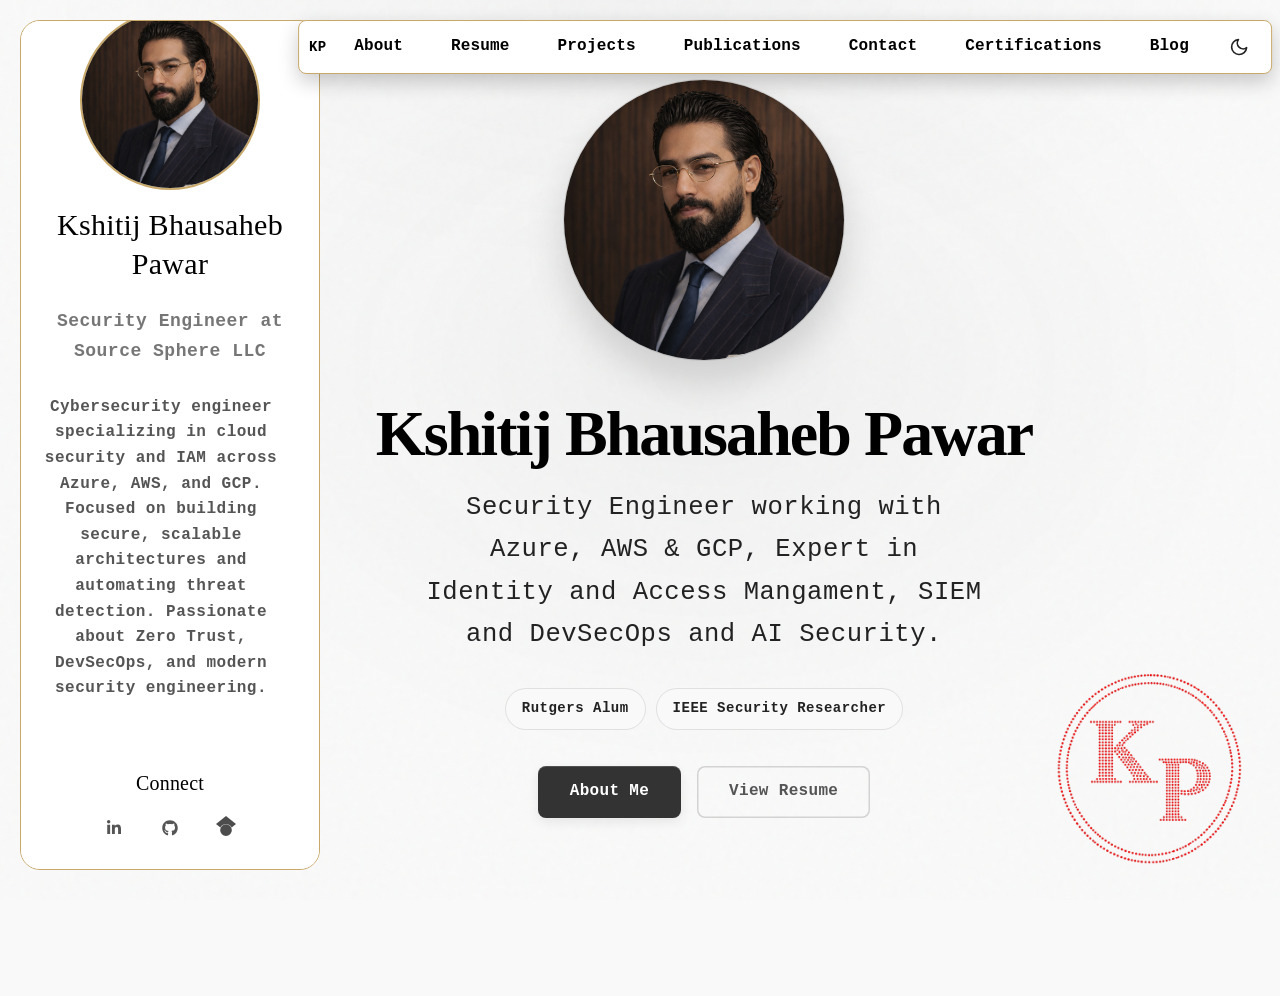
==== index.html @ 67e25cdc "Deploy 44ac3d86c4978f6dab828fb3ac1de3e55dac7bc4 Kshitijpwr04/portfolio-source@44ac3d86c4978f6dab828f" ====
<!DOCTYPE html><html lang="en" class="inter_c15e96cb-module__0bjUvq__variable playfair_display_fed1534a-module__F9WnGq__variable jetbrains_mono_6104e6b7-module__s6uLTa__variable"><head><meta charSet="utf-8"/><meta name="viewport" content="width=device-width, initial-scale=1"/><link rel="preload" href="/_next/static/media/2a65768255d6b625-s.p.14by5b4al-y~f.woff2" as="font" crossorigin="" type="font/woff2"/><link rel="preload" href="/_next/static/media/70bc3e132a0a741e-s.p.1409xf.ylxg8g.woff2" as="font" crossorigin="" type="font/woff2"/><link rel="preload" href="/_next/static/media/83afe278b6a6bb3c-s.p.0q-301v4kxxnr.woff2" as="font" crossorigin="" type="font/woff2"/><link rel="preload" href="/images/me.jpg" as="image"/><link rel="preload" as="image" href="/icons/googlescholar.svg"/><link rel="stylesheet" href="/_next/static/chunks/0jp0v4b7viyej.css" data-precedence="next"/><link rel="preload" as="script" fetchPriority="low" href="/_next/static/chunks/0x5kalbn40_44.js"/><script src="/_next/static/chunks/0gqduj5elq6n_.js" async=""></script><script src="/_next/static/chunks/08t2o562nea-s.js" async=""></script><script src="/_next/static/chunks/10qgypdaejbkt.js" async=""></script><script src="/_next/static/chunks/turbopack-0_em3j_v.0pjp.js" async=""></script><script src="/_next/static/chunks/0t16ba0kqttca.js" async=""></script><script src="/_next/static/chunks/0s25wp92bhuv~.js" async=""></script><script src="/_next/static/chunks/0xeoowcduh.dx.js" async=""></script><meta name="next-size-adjust" content=""/><title>Kshitij Bhausaheb Pawar</title><meta name="description" content="Security Engineer"/><meta name="author" content="Kshitij Bhausaheb Pawar"/><meta name="keywords" content="Kshitij Bhausaheb Pawar,Security Engineer,IAM,cloud security,Zero Trust,DevSecOps"/><meta name="creator" content="Kshitij Bhausaheb Pawar"/><meta name="robots" content="index, follow"/><meta name="googlebot" content="index, follow, max-video-preview:-1, max-image-preview:large, max-snippet:-1"/><meta property="og:title" content="Kshitij Bhausaheb Pawar"/><meta property="og:description" content="Security Engineer"/><meta property="og:url" content="https://kshitijpwr04.github.io/"/><meta property="og:site_name" content="Kshitij Bhausaheb Pawar"/><meta property="og:locale" content="en_US"/><meta property="og:image" content="https://kshitijpwr04.github.io/images/me.jpg"/><meta property="og:image:width" content="1200"/><meta property="og:image:height" content="630"/><meta property="og:image:alt" content="Kshitij Bhausaheb Pawar"/><meta property="og:type" content="website"/><meta name="twitter:card" content="summary_large_image"/><meta name="twitter:title" content="Kshitij Bhausaheb Pawar"/><meta name="twitter:description" content="Security Engineer"/><meta name="twitter:image" content="https://kshitijpwr04.github.io/images/me.jpg"/><link rel="icon" href="/favicon.ico?favicon.022useww-_sz0.ico" sizes="48x48" type="image/x-icon"/><script>(self.__next_s=self.__next_s||[]).push([0,{"children":"(function(){try{var t=window.localStorage.getItem('theme');if(t==='dark'||t==='light'){document.documentElement.setAttribute('data-theme',t)}else if(window.matchMedia('(prefers-color-scheme:dark)').matches){document.documentElement.setAttribute('data-theme','dark')}else{document.documentElement.setAttribute('data-theme','light')}}catch(e){}})();","id":"theme-init"}])</script><script src="/_next/static/chunks/03~yq9q893hmn.js" noModule=""></script></head><body style="font-family:&#x27;Courier New&#x27;, Courier, monospace;font-weight:600;letter-spacing:0.5px;line-height:1.7"><div hidden=""><!--$--><!--/$--></div><div class="site-wrapper"><header class="site-header" style="position:fixed;top:20px;left:calc(50% + 145px);right:auto;transform:translateX(-50%);height:auto;justify-content:center;display:inline-flex;flex-direction:row;width:fit-content;max-width:90vw;align-items:center;gap:10px;padding:4px 10px;border-radius:8px;background:#fff;border:1px solid #c9a96a;color:#000;box-shadow:0 8px 20px rgba(0,0,0,0.2);z-index:1000;line-height:1.2"><a class="site-logo" style="color:#000" href="/"><span class="logo-text" style="font-size:14px">KP</span></a><nav class="nav-links" style="display:inline-flex;gap:12px;width:auto"><a class="nav-link " style="color:#000;font-size:inherit;writing-mode:horizontal-tb;transform:none" href="/about/">About</a><a class="nav-link " style="color:#000;font-size:inherit;writing-mode:horizontal-tb;transform:none" href="/resume/">Resume</a><a class="nav-link " style="color:#000;font-size:inherit;writing-mode:horizontal-tb;transform:none" href="/writing/">Projects</a><a class="nav-link " style="color:#000;font-size:inherit;writing-mode:horizontal-tb;transform:none" href="/stats/">Publications</a><a class="nav-link " style="color:#000;font-size:inherit;writing-mode:horizontal-tb;transform:none" href="/contact/">Contact</a><a class="nav-link " style="color:#000;font-size:inherit;writing-mode:horizontal-tb;transform:none" href="/projects/">Certifications</a><a class="nav-link " style="color:#000;font-size:inherit;writing-mode:horizontal-tb;transform:none" href="/blog/">Blog</a></nav><div class="theme-toggle-placeholder"></div><div class="hamburger-container"><nav class="main" id="hamburger-nav"><ul><li class="menu"><button type="button" class="hamburger-button" aria-label="Open navigation menu" aria-expanded="false" aria-controls="mobile-nav-menu"><span class="hamburger-icon"><span></span><span></span><span></span></span></button></li></ul></nav></div></header><div class="site-content"><div class="page-container" style="display:flex;flex-direction:column;width:100%"><main class="page-main" style="width:100%;max-width:min(1200px, 100%);margin-left:auto;margin-right:auto;padding:0 16px;box-sizing:border-box"><script type="application/ld+json">{"@context":"https://schema.org","@type":"Person","name":"Kshitij Bhausaheb Pawar","url":"https://kshitijpwr04.github.io","image":"https://kshitijpwr04.github.io/images/me.jpg","jobTitle":"Security Engineer","sameAs":["https://www.linkedin.com/in/kshitijpawar04/","https://github.com/Kshitijpwr04","https://scholar.google.com/citations?user=HvHqir4AAAAJ&hl=en&authuser=1"],"worksFor":{"@type":"Organization","name":"Source Sphere LLC","url":""},"alumniOf":[{"@type":"CollegeOrUniversity","name":"Rutgers, The State University of New Jersey"},{"@type":"CollegeOrUniversity","name":"SRM Institute of Science and Technology"}]}</script><section class="hero" style="padding-top:0px"><div class="hero-content" style="display:flex;flex-direction:column;align-items:center;text-align:center"><div class="hero-avatar" style="width:clamp(180px, 40vw, 280px);height:clamp(180px, 40vw, 280px)"><span class="theme-portrait "><img src="/images/me.jpg" alt="Kshitij Bhausaheb Pawar" width="250" height="250" loading="eager" decoding="async"/></span></div><h1 class="hero-title" style="font-size:clamp(28px, 6vw, 48px)"><span class="hero-name">Kshitij Bhausaheb Pawar</span></h1><p class="hero-tagline">Security Engineer working with Azure, AWS &amp; GCP, Expert in Identity and Access Mangament, SIEM and DevSecOps and AI Security.</p><div class="hero-chips"><span class="hero-chip">Rutgers Alum</span><span class="hero-chip">IEEE Security Researcher</span></div><div class="hero-cta"><a class="button button-primary" href="/about/">About Me</a><a class="button button-secondary" href="/resume/">View Resume</a></div></div><div class="hero-bg" aria-hidden="true"><div class="hero-gradient"></div></div></section></main><div class="sidebar-container" style="display:block;position:fixed;left:20px;top:20px;width:300px;max-width:90vw;height:calc(100vh - 50px);overflow-y:auto;background:var(--color-bg);border:1px solid #c9a96a;padding:40px 20px;border-radius:20px;text-align:center"><div style="display:flex;flex-direction:column;align-items:center;justify-content:center;height:100%"><div style="margin-bottom:40px"><div style="width:180px;height:180px;border-radius:50%;overflow:hidden;margin:0 auto;border:2px solid #c9a96a"><span class="theme-portrait "><img src="/images/me.jpg" alt="Kshitij Bhausaheb Pawar" width="180" height="180" loading="lazy" decoding="async"/></span></div><h2 style="margin-top:15px;color:var(--color-fg-bold);font-family:&#x27;Times New Roman&#x27;, Times, serif;font-weight:400;text-align:center;font-size:30px">Kshitij Bhausaheb Pawar</h2><p style="opacity:0.8;color:var(--color-fg-light);text-align:center;font-size:18px">Security Engineer at Source Sphere LLC</p><p style="margin-top:12px;font-size:16px;line-height:1.6;color:var(--color-fg-light);max-width:240px;text-align:center">Cybersecurity engineer specializing in cloud security and IAM across Azure, AWS, and GCP. Focused on building secure, scalable architectures and automating threat detection. Passionate about Zero Trust, DevSecOps, and modern security engineering.</p></div><div><h4 style="margin-bottom:10px;color:var(--color-fg-bold);font-family:&#x27;Times New Roman&#x27;, Times, serif;font-weight:400;text-align:center;font-size:20px">Connect</h4><ul class="icons"><li><a href="https://www.linkedin.com/in/kshitijpawar04/" aria-label="LinkedIn (opens in new tab)" target="_blank" rel="noopener noreferrer"><svg data-prefix="fab" data-icon="linkedin-in" class="svg-inline--fa fa-linkedin-in size-5" role="img" viewBox="0 0 448 512" aria-hidden="true"><path fill="currentColor" d="M100.3 448l-92.9 0 0-299.1 92.9 0 0 299.1zM53.8 108.1C24.1 108.1 0 83.5 0 53.8 0 39.5 5.7 25.9 15.8 15.8s23.8-15.8 38-15.8 27.9 5.7 38 15.8 15.8 23.8 15.8 38c0 29.7-24.1 54.3-53.8 54.3zM447.9 448l-92.7 0 0-145.6c0-34.7-.7-79.2-48.3-79.2-48.3 0-55.7 37.7-55.7 76.7l0 148.1-92.8 0 0-299.1 89.1 0 0 40.8 1.3 0c12.4-23.5 42.7-48.3 87.9-48.3 94 0 111.3 61.9 111.3 142.3l0 164.3-.1 0z"></path></svg></a></li><li><a href="https://github.com/Kshitijpwr04" aria-label="Github (opens in new tab)" target="_blank" rel="noopener noreferrer"><svg data-prefix="fab" data-icon="github" class="svg-inline--fa fa-github size-5" role="img" viewBox="0 0 512 512" aria-hidden="true"><path fill="currentColor" d="M173.9 397.4c0 2-2.3 3.6-5.2 3.6-3.3 .3-5.6-1.3-5.6-3.6 0-2 2.3-3.6 5.2-3.6 3-.3 5.6 1.3 5.6 3.6zm-31.1-4.5c-.7 2 1.3 4.3 4.3 4.9 2.6 1 5.6 0 6.2-2s-1.3-4.3-4.3-5.2c-2.6-.7-5.5 .3-6.2 2.3zm44.2-1.7c-2.9 .7-4.9 2.6-4.6 4.9 .3 2 2.9 3.3 5.9 2.6 2.9-.7 4.9-2.6 4.6-4.6-.3-1.9-3-3.2-5.9-2.9zM252.8 8c-138.7 0-244.8 105.3-244.8 244 0 110.9 69.8 205.8 169.5 239.2 12.8 2.3 17.3-5.6 17.3-12.1 0-6.2-.3-40.4-.3-61.4 0 0-70 15-84.7-29.8 0 0-11.4-29.1-27.8-36.6 0 0-22.9-15.7 1.6-15.4 0 0 24.9 2 38.6 25.8 21.9 38.6 58.6 27.5 72.9 20.9 2.3-16 8.8-27.1 16-33.7-55.9-6.2-112.3-14.3-112.3-110.5 0-27.5 7.6-41.3 23.6-58.9-2.6-6.5-11.1-33.3 2.6-67.9 20.9-6.5 69 27 69 27 20-5.6 41.5-8.5 62.8-8.5s42.8 2.9 62.8 8.5c0 0 48.1-33.6 69-27 13.7 34.7 5.2 61.4 2.6 67.9 16 17.7 25.8 31.5 25.8 58.9 0 96.5-58.9 104.2-114.8 110.5 9.2 7.9 17 22.9 17 46.4 0 33.7-.3 75.4-.3 83.6 0 6.5 4.6 14.4 17.3 12.1 100-33.2 167.8-128.1 167.8-239 0-138.7-112.5-244-251.2-244zM105.2 352.9c-1.3 1-1 3.3 .7 5.2 1.6 1.6 3.9 2.3 5.2 1 1.3-1 1-3.3-.7-5.2-1.6-1.6-3.9-2.3-5.2-1zm-10.8-8.1c-.7 1.3 .3 2.9 2.3 3.9 1.6 1 3.6 .7 4.3-.7 .7-1.3-.3-2.9-2.3-3.9-2-.6-3.6-.3-4.3 .7zm32.4 35.6c-1.6 1.3-1 4.3 1.3 6.2 2.3 2.3 5.2 2.6 6.5 1 1.3-1.3 .7-4.3-1.3-6.2-2.2-2.3-5.2-2.6-6.5-1zm-11.4-14.7c-1.6 1-1.6 3.6 0 5.9s4.3 3.3 5.6 2.3c1.6-1.3 1.6-3.9 0-6.2-1.4-2.3-4-3.3-5.6-2z"></path></svg></a></li><li><a href="https://scholar.google.com/citations?user=HvHqir4AAAAJ&amp;hl=en&amp;authuser=1" aria-label="Google Scholar (opens in new tab)" target="_blank" rel="noopener noreferrer"><img src="/icons/googlescholar.svg" alt="Google Scholar" class="size-5" style="filter:grayscale(100%) opacity(0.7)"/></a></li></ul></div></div></div></div><!--$--><!--/$--></div></div><script src="/_next/static/chunks/0x5kalbn40_44.js" id="_R_" async=""></script><script>(self.__next_f=self.__next_f||[]).push([0])</script><script>self.__next_f.push([1,"1:\"$Sreact.fragment\"\n2:I[79520,[\"/_next/static/chunks/0t16ba0kqttca.js\",\"/_next/static/chunks/0s25wp92bhuv~.js\"],\"\"]\n3:I[68361,[\"/_next/static/chunks/0t16ba0kqttca.js\",\"/_next/static/chunks/0s25wp92bhuv~.js\"],\"default\"]\n4:I[63665,[\"/_next/static/chunks/0t16ba0kqttca.js\",\"/_next/static/chunks/0s25wp92bhuv~.js\"],\"default\"]\n5:I[39756,[\"/_next/static/chunks/0t16ba0kqttca.js\",\"/_next/static/chunks/0s25wp92bhuv~.js\"],\"default\"]\n6:I[37457,[\"/_next/static/chunks/0t16ba0kqttca.js\",\"/_next/static/chunks/0s25wp92bhuv~.js\"],\"default\"]\n7:I[22016,[\"/_next/static/chunks/0t16ba0kqttca.js\",\"/_next/static/chunks/0s25wp92bhuv~.js\",\"/_next/static/chunks/0xeoowcduh.dx.js\"],\"\"]\nf:I[68027,[\"/_next/static/chunks/0t16ba0kqttca.js\",\"/_next/static/chunks/0s25wp92bhuv~.js\"],\"default\",1]\n:HL[\"/_next/static/chunks/0jp0v4b7viyej.css\",\"style\"]\n:HL[\"/_next/static/media/2a65768255d6b625-s.p.14by5b4al-y~f.woff2\",\"font\",{\"crossOrigin\":\"\",\"type\":\"font/woff2\"}]\n:HL[\"/_next/static/media/70bc3e132a0a741e-s.p.1409xf.ylxg8g.woff2\",\"font\",{\"crossOrigin\":\"\",\"type\":\"font/woff2\"}]\n:HL[\"/_next/static/media/83afe278b6a6bb3c-s.p.0q-301v4kxxnr.woff2\",\"font\",{\"crossOrigin\":\"\",\"type\":\"font/woff2\"}]\n:HL[\"/images/me.jpg\",\"image\"]\n"])</script><script>self.__next_f.push([1,"0:{\"P\":null,\"c\":[\"\",\"\"],\"q\":\"\",\"i\":false,\"f\":[[[\"\",{\"children\":[\"__PAGE__\",{}]},\"$undefined\",\"$undefined\",16],[[\"$\",\"$1\",\"c\",{\"children\":[[[\"$\",\"link\",\"0\",{\"rel\":\"stylesheet\",\"href\":\"/_next/static/chunks/0jp0v4b7viyej.css\",\"precedence\":\"next\",\"crossOrigin\":\"$undefined\",\"nonce\":\"$undefined\"}],[\"$\",\"script\",\"script-0\",{\"src\":\"/_next/static/chunks/0t16ba0kqttca.js\",\"async\":true,\"nonce\":\"$undefined\"}],[\"$\",\"script\",\"script-1\",{\"src\":\"/_next/static/chunks/0s25wp92bhuv~.js\",\"async\":true,\"nonce\":\"$undefined\"}]],[\"$\",\"html\",null,{\"lang\":\"en\",\"className\":\"inter_c15e96cb-module__0bjUvq__variable playfair_display_fed1534a-module__F9WnGq__variable jetbrains_mono_6104e6b7-module__s6uLTa__variable\",\"suppressHydrationWarning\":true,\"children\":[[\"$\",\"head\",null,{\"children\":[\"$\",\"$L2\",null,{\"id\":\"theme-init\",\"strategy\":\"beforeInteractive\",\"children\":\"(function(){try{var t=window.localStorage.getItem('theme');if(t==='dark'||t==='light'){document.documentElement.setAttribute('data-theme',t)}else if(window.matchMedia('(prefers-color-scheme:dark)').matches){document.documentElement.setAttribute('data-theme','dark')}else{document.documentElement.setAttribute('data-theme','light')}}catch(e){}})();\"}]}],[\"$\",\"body\",null,{\"style\":{\"fontFamily\":\"'Courier New', Courier, monospace\",\"fontWeight\":600,\"letterSpacing\":\"0.5px\",\"lineHeight\":\"1.7\"},\"children\":[[\"$\",\"$L3\",null,{}],[\"$\",\"div\",null,{\"className\":\"site-wrapper\",\"children\":[[\"$\",\"$L4\",null,{}],[\"$\",\"div\",null,{\"className\":\"site-content\",\"children\":[\"$\",\"$L5\",null,{\"parallelRouterKey\":\"children\",\"error\":\"$undefined\",\"errorStyles\":\"$undefined\",\"errorScripts\":\"$undefined\",\"template\":[\"$\",\"$L6\",null,{}],\"templateStyles\":\"$undefined\",\"templateScripts\":\"$undefined\",\"notFound\":[[\"$\",\"main\",null,{\"className\":\"not-found-page\",\"children\":[\"$\",\"div\",null,{\"className\":\"not-found-content\",\"children\":[[\"$\",\"span\",null,{\"className\":\"not-found-code\",\"children\":\"404\"}],[\"$\",\"h1\",null,{\"className\":\"not-found-title\",\"children\":\"Page Not Found\"}],[\"$\",\"p\",null,{\"className\":\"not-found-message\",\"children\":\"The page you're looking for doesn't exist or has been moved.\"}],[\"$\",\"div\",null,{\"className\":\"not-found-actions\",\"children\":[[\"$\",\"$L7\",null,{\"href\":\"/\",\"className\":\"not-found-button\",\"children\":\"Go Home\"}],[\"$\",\"$L7\",null,{\"href\":\"/contact\",\"className\":\"not-found-link\",\"children\":\"Contact Me\"}]]}]]}]}],[]],\"forbidden\":\"$undefined\",\"unauthorized\":\"$undefined\"}]}]]}],null]}]]}]]}],{\"children\":[[\"$\",\"$1\",\"c\",{\"children\":[[\"$\",\"div\",null,{\"className\":\"page-container\",\"style\":{\"display\":\"flex\",\"flexDirection\":\"column\",\"width\":\"100%\"},\"children\":[[\"$\",\"main\",null,{\"className\":\"page-main\",\"style\":{\"width\":\"100%\",\"maxWidth\":\"min(1200px, 100%)\",\"marginLeft\":\"auto\",\"marginRight\":\"auto\",\"padding\":\"0 16px\",\"boxSizing\":\"border-box\"},\"children\":[[\"$\",\"script\",null,{\"type\":\"application/ld+json\",\"dangerouslySetInnerHTML\":{\"__html\":\"{\\\"@context\\\":\\\"https://schema.org\\\",\\\"@type\\\":\\\"Person\\\",\\\"name\\\":\\\"Kshitij Bhausaheb Pawar\\\",\\\"url\\\":\\\"https://kshitijpwr04.github.io\\\",\\\"image\\\":\\\"https://kshitijpwr04.github.io/images/me.jpg\\\",\\\"jobTitle\\\":\\\"Security Engineer\\\",\\\"sameAs\\\":[\\\"https://www.linkedin.com/in/kshitijpawar04/\\\",\\\"https://github.com/Kshitijpwr04\\\",\\\"https://scholar.google.com/citations?user=HvHqir4AAAAJ\u0026hl=en\u0026authuser=1\\\"],\\\"worksFor\\\":{\\\"@type\\\":\\\"Organization\\\",\\\"name\\\":\\\"Source Sphere LLC\\\",\\\"url\\\":\\\"\\\"},\\\"alumniOf\\\":[{\\\"@type\\\":\\\"CollegeOrUniversity\\\",\\\"name\\\":\\\"Rutgers, The State University of New Jersey\\\"},{\\\"@type\\\":\\\"CollegeOrUniversity\\\",\\\"name\\\":\\\"SRM Institute of Science and Technology\\\"}]}\"}}],[\"$\",\"section\",null,{\"className\":\"hero\",\"style\":{\"paddingTop\":\"0px\"},\"children\":[[\"$\",\"div\",null,{\"className\":\"hero-content\",\"style\":{\"display\":\"flex\",\"flexDirection\":\"column\",\"alignItems\":\"center\",\"textAlign\":\"center\"},\"children\":[[\"$\",\"div\",null,{\"className\":\"hero-avatar\",\"style\":{\"width\":\"clamp(180px, 40vw, 280px)\",\"height\":\"clamp(180px, 40vw, 280px)\"},\"children\":[\"$\",\"span\",null,{\"className\":\"theme-portrait \",\"children\":[\"$\",\"img\",null,{\"src\":\"/images/me.jpg\",\"alt\":\"Kshitij Bhausaheb Pawar\",\"width\":250,\"height\":250,\"loading\":\"eager\",\"decoding\":\"async\"}]}]}],[\"$\",\"h1\",null,{\"className\":\"hero-title\",\"style\":{\"fontSize\":\"clamp(28px, 6vw, 48px)\"},\"children\":[\"$\",\"span\",null,{\"className\":\"hero-name\",\"children\":\"Kshitij Bhausaheb Pawar\"}]}],[\"$\",\"p\",null,{\"className\":\"hero-tagline\",\"children\":\"Security Engineer working with Azure, AWS \u0026 GCP, Expert in Identity and Access Mangament, SIEM and DevSecOps and AI Security.\"}],\"$L8\",\"$L9\"]}],\"$La\"]}]]}],\"$Lb\"]}],[\"$Lc\"],\"$Ld\"]}],{},null,false,null]},null,false,null],\"$Le\",false]],\"m\":\"$undefined\",\"G\":[\"$f\",[\"$L10\"]],\"S\":true,\"h\":null,\"s\":\"$undefined\",\"l\":\"$undefined\",\"p\":\"$undefined\",\"d\":\"$undefined\",\"b\":\"EysVxh3KbDZhcS_tStCUO\"}\n"])</script><script>self.__next_f.push([1,"11:I[61818,[\"/_next/static/chunks/0t16ba0kqttca.js\",\"/_next/static/chunks/0s25wp92bhuv~.js\",\"/_next/static/chunks/0xeoowcduh.dx.js\"],\"default\"]\n12:I[97367,[\"/_next/static/chunks/0t16ba0kqttca.js\",\"/_next/static/chunks/0s25wp92bhuv~.js\"],\"OutletBoundary\"]\n13:\"$Sreact.suspense\"\n15:I[97367,[\"/_next/static/chunks/0t16ba0kqttca.js\",\"/_next/static/chunks/0s25wp92bhuv~.js\"],\"ViewportBoundary\"]\n17:I[97367,[\"/_next/static/chunks/0t16ba0kqttca.js\",\"/_next/static/chunks/0s25wp92bhuv~.js\"],\"MetadataBoundary\"]\n8:[\"$\",\"div\",null,{\"className\":\"hero-chips\",\"children\":[[\"$\",\"span\",null,{\"className\":\"hero-chip\",\"children\":\"Rutgers Alum\"}],[\"$\",\"span\",null,{\"className\":\"hero-chip\",\"children\":\"IEEE Security Researcher\"}]]}]\n9:[\"$\",\"div\",null,{\"className\":\"hero-cta\",\"children\":[[\"$\",\"$L7\",null,{\"href\":\"/about\",\"className\":\"button button-primary\",\"children\":\"About Me\"}],[\"$\",\"$L7\",null,{\"href\":\"/resume\",\"className\":\"button button-secondary\",\"children\":\"View Resume\"}]]}]\na:[\"$\",\"div\",null,{\"className\":\"hero-bg\",\"aria-hidden\":\"true\",\"children\":[\"$\",\"div\",null,{\"className\":\"hero-gradient\"}]}]\nb:[\"$\",\"$L11\",null,{}]\nc:[\"$\",\"script\",\"script-0\",{\"src\":\"/_next/static/chunks/0xeoowcduh.dx.js\",\"async\":true,\"nonce\":\"$undefined\"}]\nd:[\"$\",\"$L12\",null,{\"children\":[\"$\",\"$13\",null,{\"name\":\"Next.MetadataOutlet\",\"children\":\"$@14\"}]}]\ne:[\"$\",\"$1\",\"h\",{\"children\":[null,[\"$\",\"$L15\",null,{\"children\":\"$L16\"}],[\"$\",\"div\",null,{\"hidden\":true,\"children\":[\"$\",\"$L17\",null,{\"children\":[\"$\",\"$13\",null,{\"name\":\"Next.Metadata\",\"children\":\"$L18\"}]}]}],[\"$\",\"meta\",null,{\"name\":\"next-size-adjust\",\"content\":\"\"}]]}]\n10:[\"$\",\"link\",\"0\",{\"rel\":\"stylesheet\",\"href\":\"/_next/static/chunks/0jp0v4b7viyej.css\",\"precedence\":\"next\",\"crossOrigin\":\"$undefined\",\"nonce\":\"$undefined\"}]\n"])</script><script>self.__next_f.push([1,"16:[[\"$\",\"meta\",\"0\",{\"charSet\":\"utf-8\"}],[\"$\",\"meta\",\"1\",{\"name\":\"viewport\",\"content\":\"width=device-width, initial-scale=1\"}]]\n"])</script><script>self.__next_f.push([1,"19:I[27201,[\"/_next/static/chunks/0t16ba0kqttca.js\",\"/_next/static/chunks/0s25wp92bhuv~.js\"],\"IconMark\"]\n14:null\n"])</script><script>self.__next_f.push([1,"18:[[\"$\",\"title\",\"0\",{\"children\":\"Kshitij Bhausaheb Pawar\"}],[\"$\",\"meta\",\"1\",{\"name\":\"description\",\"content\":\"Security Engineer\"}],[\"$\",\"meta\",\"2\",{\"name\":\"author\",\"content\":\"Kshitij Bhausaheb Pawar\"}],[\"$\",\"meta\",\"3\",{\"name\":\"keywords\",\"content\":\"Kshitij Bhausaheb Pawar,Security Engineer,IAM,cloud security,Zero Trust,DevSecOps\"}],[\"$\",\"meta\",\"4\",{\"name\":\"creator\",\"content\":\"Kshitij Bhausaheb Pawar\"}],[\"$\",\"meta\",\"5\",{\"name\":\"robots\",\"content\":\"index, follow\"}],[\"$\",\"meta\",\"6\",{\"name\":\"googlebot\",\"content\":\"index, follow, max-video-preview:-1, max-image-preview:large, max-snippet:-1\"}],[\"$\",\"meta\",\"7\",{\"property\":\"og:title\",\"content\":\"Kshitij Bhausaheb Pawar\"}],[\"$\",\"meta\",\"8\",{\"property\":\"og:description\",\"content\":\"Security Engineer\"}],[\"$\",\"meta\",\"9\",{\"property\":\"og:url\",\"content\":\"https://kshitijpwr04.github.io/\"}],[\"$\",\"meta\",\"10\",{\"property\":\"og:site_name\",\"content\":\"Kshitij Bhausaheb Pawar\"}],[\"$\",\"meta\",\"11\",{\"property\":\"og:locale\",\"content\":\"en_US\"}],[\"$\",\"meta\",\"12\",{\"property\":\"og:image\",\"content\":\"https://kshitijpwr04.github.io/images/me.jpg\"}],[\"$\",\"meta\",\"13\",{\"property\":\"og:image:width\",\"content\":\"1200\"}],[\"$\",\"meta\",\"14\",{\"property\":\"og:image:height\",\"content\":\"630\"}],[\"$\",\"meta\",\"15\",{\"property\":\"og:image:alt\",\"content\":\"Kshitij Bhausaheb Pawar\"}],[\"$\",\"meta\",\"16\",{\"property\":\"og:type\",\"content\":\"website\"}],[\"$\",\"meta\",\"17\",{\"name\":\"twitter:card\",\"content\":\"summary_large_image\"}],[\"$\",\"meta\",\"18\",{\"name\":\"twitter:title\",\"content\":\"Kshitij Bhausaheb Pawar\"}],[\"$\",\"meta\",\"19\",{\"name\":\"twitter:description\",\"content\":\"Security Engineer\"}],[\"$\",\"meta\",\"20\",{\"name\":\"twitter:image\",\"content\":\"https://kshitijpwr04.github.io/images/me.jpg\"}],[\"$\",\"link\",\"21\",{\"rel\":\"icon\",\"href\":\"/favicon.ico?favicon.022useww-_sz0.ico\",\"sizes\":\"48x48\",\"type\":\"image/x-icon\"}],[\"$\",\"$L19\",\"22\",{}]]\n"])</script></body></html>
---- _next/static/chunks/0jp0v4b7viyej.css ----
@font-face{font-family:Inter;font-style:normal;font-weight:100 900;font-display:swap;src:url(../media/2c55a0e60120577a-s.0bjc5tiuqdqro.woff2)format("woff2");unicode-range:U+460-52F,U+1C80-1C8A,U+20B4,U+2DE0-2DFF,U+A640-A69F,U+FE2E-FE2F}@font-face{font-family:Inter;font-style:normal;font-weight:100 900;font-display:swap;src:url(../media/9c72aa0f40e4eef8-s.0m6w47a4e5dy9.woff2)format("woff2");unicode-range:U+301,U+400-45F,U+490-491,U+4B0-4B1,U+2116}@font-face{font-family:Inter;font-style:normal;font-weight:100 900;font-display:swap;src:url(../media/ad66f9afd8947f86-s.11u06r12fd6v_.woff2)format("woff2");unicode-range:U+1F??}@font-face{font-family:Inter;font-style:normal;font-weight:100 900;font-display:swap;src:url(../media/5476f68d60460930-s.0wxq9webf.ew4.woff2)format("woff2");unicode-range:U+370-377,U+37A-37F,U+384-38A,U+38C,U+38E-3A1,U+3A3-3FF}@font-face{font-family:Inter;font-style:normal;font-weight:100 900;font-display:swap;src:url(../media/2bbe8d2671613f1f-s.067x_6k0k23tk.woff2)format("woff2");unicode-range:U+102-103,U+110-111,U+128-129,U+168-169,U+1A0-1A1,U+1AF-1B0,U+300-301,U+303-304,U+308-309,U+323,U+329,U+1EA0-1EF9,U+20AB}@font-face{font-family:Inter;font-style:normal;font-weight:100 900;font-display:swap;src:url(../media/1bffadaabf893a1e-s.16ipb6fqu393i.woff2)format("woff2");unicode-range:U+100-2BA,U+2BD-2C5,U+2C7-2CC,U+2CE-2D7,U+2DD-2FF,U+304,U+308,U+329,U+1D00-1DBF,U+1E00-1E9F,U+1EF2-1EFF,U+2020,U+20A0-20AB,U+20AD-20C0,U+2113,U+2C60-2C7F,U+A720-A7FF}@font-face{font-family:Inter;font-style:normal;font-weight:100 900;font-display:swap;src:url(../media/83afe278b6a6bb3c-s.p.0q-301v4kxxnr.woff2)format("woff2");unicode-range:U+??,U+131,U+152-153,U+2BB-2BC,U+2C6,U+2DA,U+2DC,U+304,U+308,U+329,U+2000-206F,U+20AC,U+2122,U+2191,U+2193,U+2212,U+2215,U+FEFF,U+FFFD}@font-face{font-family:Inter Fallback;src:local(Arial);ascent-override:90.44%;descent-override:22.52%;line-gap-override:0.0%;size-adjust:107.12%}.inter_c15e96cb-module__0bjUvq__className{font-family:Inter,Inter Fallback;font-style:normal}.inter_c15e96cb-module__0bjUvq__variable{--font-inter:"Inter", "Inter Fallback"}
@font-face{font-family:Playfair Display;font-style:normal;font-weight:400 900;font-display:swap;src:url(../media/65c558afe41e89d6-s.113htgw8u-emy.woff2)format("woff2");unicode-range:U+301,U+400-45F,U+490-491,U+4B0-4B1,U+2116}@font-face{font-family:Playfair Display;font-style:normal;font-weight:400 900;font-display:swap;src:url(../media/14e23f9b59180572-s.08.c8psu~gif9.woff2)format("woff2");unicode-range:U+102-103,U+110-111,U+128-129,U+168-169,U+1A0-1A1,U+1AF-1B0,U+300-301,U+303-304,U+308-309,U+323,U+329,U+1EA0-1EF9,U+20AB}@font-face{font-family:Playfair Display;font-style:normal;font-weight:400 900;font-display:swap;src:url(../media/b49b0d9b851e4899-s.0yfy_qj1.2qn0.woff2)format("woff2");unicode-range:U+100-2BA,U+2BD-2C5,U+2C7-2CC,U+2CE-2D7,U+2DD-2FF,U+304,U+308,U+329,U+1D00-1DBF,U+1E00-1E9F,U+1EF2-1EFF,U+2020,U+20A0-20AB,U+20AD-20C0,U+2113,U+2C60-2C7F,U+A720-A7FF}@font-face{font-family:Playfair Display;font-style:normal;font-weight:400 900;font-display:swap;src:url(../media/2a65768255d6b625-s.p.14by5b4al-y~f.woff2)format("woff2");unicode-range:U+??,U+131,U+152-153,U+2BB-2BC,U+2C6,U+2DA,U+2DC,U+304,U+308,U+329,U+2000-206F,U+20AC,U+2122,U+2191,U+2193,U+2212,U+2215,U+FEFF,U+FFFD}@font-face{font-family:Playfair Display Fallback;src:local(Times New Roman);ascent-override:97.25%;descent-override:22.56%;line-gap-override:0.0%;size-adjust:111.26%}.playfair_display_fed1534a-module__F9WnGq__className{font-family:Playfair Display,Playfair Display Fallback;font-style:normal}.playfair_display_fed1534a-module__F9WnGq__variable{--font-playfair:"Playfair Display", "Playfair Display Fallback"}
@font-face{font-family:JetBrains Mono;font-style:normal;font-weight:100 800;font-display:swap;src:url(../media/13bf9871fe164e7f-s.0s19wthhh_6~m.woff2)format("woff2");unicode-range:U+460-52F,U+1C80-1C8A,U+20B4,U+2DE0-2DFF,U+A640-A69F,U+FE2E-FE2F}@font-face{font-family:JetBrains Mono;font-style:normal;font-weight:100 800;font-display:swap;src:url(../media/cc545e633e20c56d-s.0dza.stei.9v7.woff2)format("woff2");unicode-range:U+301,U+400-45F,U+490-491,U+4B0-4B1,U+2116}@font-face{font-family:JetBrains Mono;font-style:normal;font-weight:100 800;font-display:swap;src:url(../media/71b036adf157cdcf-s.03nf~dfjdkf~..woff2)format("woff2");unicode-range:U+370-377,U+37A-37F,U+384-38A,U+38C,U+38E-3A1,U+3A3-3FF}@font-face{font-family:JetBrains Mono;font-style:normal;font-weight:100 800;font-display:swap;src:url(../media/89b21bb081cb7469-s.0gfhww.tctz1o.woff2)format("woff2");unicode-range:U+102-103,U+110-111,U+128-129,U+168-169,U+1A0-1A1,U+1AF-1B0,U+300-301,U+303-304,U+308-309,U+323,U+329,U+1EA0-1EF9,U+20AB}@font-face{font-family:JetBrains Mono;font-style:normal;font-weight:100 800;font-display:swap;src:url(../media/3fe682a82f50d426-s.09q3q1i5159bl.woff2)format("woff2");unicode-range:U+100-2BA,U+2BD-2C5,U+2C7-2CC,U+2CE-2D7,U+2DD-2FF,U+304,U+308,U+329,U+1D00-1DBF,U+1E00-1E9F,U+1EF2-1EFF,U+2020,U+20A0-20AB,U+20AD-20C0,U+2113,U+2C60-2C7F,U+A720-A7FF}@font-face{font-family:JetBrains Mono;font-style:normal;font-weight:100 800;font-display:swap;src:url(../media/70bc3e132a0a741e-s.p.1409xf.ylxg8g.woff2)format("woff2");unicode-range:U+??,U+131,U+152-153,U+2BB-2BC,U+2C6,U+2DA,U+2DC,U+304,U+308,U+329,U+2000-206F,U+20AC,U+2122,U+2191,U+2193,U+2212,U+2215,U+FEFF,U+FFFD}@font-face{font-family:JetBrains Mono Fallback;src:local(Arial);ascent-override:75.79%;descent-override:22.29%;line-gap-override:0.0%;size-adjust:134.59%}.jetbrains_mono_6104e6b7-module__s6uLTa__className{font-family:JetBrains Mono,JetBrains Mono Fallback;font-style:normal}.jetbrains_mono_6104e6b7-module__s6uLTa__variable{--font-mono:"JetBrains Mono", "JetBrains Mono Fallback"}
@layer properties{@supports (((-webkit-hyphens:none)) and (not (margin-trim:inline))) or ((-moz-orient:inline) and (not (color:rgb(from red r g b)))){*,:before,:after{--tw-rotate-x:initial;--tw-rotate-y:initial;--tw-rotate-z:initial;--tw-skew-x:initial;--tw-skew-y:initial;--tw-border-style:solid;--tw-font-weight:initial;--tw-blur:initial;--tw-brightness:initial;--tw-contrast:initial;--tw-grayscale:initial;--tw-hue-rotate:initial;--tw-invert:initial;--tw-opacity:initial;--tw-saturate:initial;--tw-sepia:initial;--tw-drop-shadow:initial;--tw-drop-shadow-color:initial;--tw-drop-shadow-alpha:100%;--tw-drop-shadow-size:initial;--tw-duration:initial}::backdrop{--tw-rotate-x:initial;--tw-rotate-y:initial;--tw-rotate-z:initial;--tw-skew-x:initial;--tw-skew-y:initial;--tw-border-style:solid;--tw-font-weight:initial;--tw-blur:initial;--tw-brightness:initial;--tw-contrast:initial;--tw-grayscale:initial;--tw-hue-rotate:initial;--tw-invert:initial;--tw-opacity:initial;--tw-saturate:initial;--tw-sepia:initial;--tw-drop-shadow:initial;--tw-drop-shadow-color:initial;--tw-drop-shadow-alpha:100%;--tw-drop-shadow-size:initial;--tw-duration:initial}}}html,body{overflow-x:hidden}@layer theme{:root,:host{--font-sans:var(--font-source-sans), "Source Sans Pro", Helvetica, sans-serif;--font-mono:"Courier New", monospace;--color-white:#fff;--spacing:.25rem;--text-xs:.75em;--text-sm:.875em;--text-sm--line-height:calc(1.25 / .875);--text-base:1em;--text-lg:1.3em;--text-xl:1.6em;--text-2xl:2.2em;--text-3xl:2.75em;--font-weight-normal:400;--font-weight-medium:600;--font-weight-semibold:600;--font-weight-bold:700;--font-weight-black:800;--tracking-tight:.01em;--tracking-normal:.02em;--tracking-wide:.04em;--leading-tight:1.3;--leading-normal:1.7;--radius-xs:4px;--radius-sm:8px;--radius-md:12px;--radius-lg:16px;--shadow-sm:0 1px 2px #0000000a;--shadow-md:0 4px 12px #00000014;--shadow-lg:0 8px 30px #0000001f;--shadow-xl:0 20px 40px #00000026;--ease-out:cubic-bezier(.16, 1, .3, 1);--default-transition-duration:.15s;--default-transition-timing-function:cubic-bezier(.4, 0, .2, 1);--default-font-family:var(--font-sans);--default-mono-font-family:var(--font-mono);--color-bg:#fff;--color-bg-alt:#f5f5f7;--color-bg-offset:#f0f0f2;--color-fg:#1d1d1f;--color-fg-bold:#1d1d1f;--color-fg-light:#58585d;--color-accent:#2e59ba;--color-accent-secondary:#60a5fa;--color-accent-hover:#2e59ba;--color-accent-light:#2e59ba1f}@supports (color:color-mix(in lab, red, red)){:root,:host{--color-accent-light:color-mix(in srgb, var(--color-accent) 12%, transparent)}}:root,:host{--color-accent-subtle:#2e59ba0d}@supports (color:color-mix(in lab, red, red)){:root,:host{--color-accent-subtle:color-mix(in srgb, var(--color-accent) 5%, transparent)}}:root,:host{--color-accent-muted:#2e59ba08}@supports (color:color-mix(in lab, red, red)){:root,:host{--color-accent-muted:color-mix(in srgb, var(--color-accent) 3%, transparent)}}:root,:host{--color-accent-underline:#2e59ba4d}@supports (color:color-mix(in lab, red, red)){:root,:host{--color-accent-underline:color-mix(in srgb, var(--color-accent) 30%, transparent)}}:root,:host{--color-accent-underline-strong:#2e59ba66}@supports (color:color-mix(in lab, red, red)){:root,:host{--color-accent-underline-strong:color-mix(in srgb, var(--color-accent) 40%, transparent)}}:root,:host{--color-accent-border:#2e59ba80}@supports (color:color-mix(in lab, red, red)){:root,:host{--color-accent-border:color-mix(in srgb, var(--color-accent) 50%, transparent)}}:root,:host{--color-border:#0000001a;--color-border-bg:#0000000f;--color-border-alt:#00000026;--color-surface-subtle:#00000008;--color-surface-hover:#0000000f;--color-surface-active:#0000001a;--color-text-dim:#0009;--color-fg-muted:#00000080;--color-overlay-light:#ffffff26;--color-overlay-dark:#00000026;--color-overlay-darker:#0000004d;--font-heading:var(--font-raleway), "Raleway", Helvetica, sans-serif;--text-md:1.1em;--spacing-1:.25rem;--spacing-2:.5rem;--spacing-3:.75rem;--spacing-4:1rem;--spacing-5:1.25rem;--spacing-6:1.5rem;--spacing-7:1.75rem;--spacing-8:2rem;--spacing-10:2.5rem;--spacing-12:3rem;--spacing-16:4rem;--spacing-24:6rem;--spacing-element:var(--spacing-7);--scroll-offset-resume:var(--spacing-24);--header-height:4rem;--header-height-mobile:3.5rem;--radius-full:999px;--duration-instant:.15s;--duration-fast:.2s;--duration-normal:.3s;--duration-menu:.4s;--duration-slow:.6s;--duration-skill:1.4s;--ease-menu:cubic-bezier(.4, 0, .2, 1);--lift-sm:-2px;--lift-md:-4px;--scale-subtle:1.02;--scale-sm:1.05;--z-sticky:100;--z-overlay:10001;--z-menu:10002}}@layer base{@supports (not ((-webkit-appearance:-apple-pay-button))) or (contain-intrinsic-size:1px){::placeholder{color:currentColor}@supports (color:color-mix(in lab, red, red)){::placeholder{color:color-mix(in oklab, currentcolor 50%, transparent)}}}html{scroll-behavior:smooth}@media (prefers-reduced-motion:reduce){*,:before,:after{scroll-behavior:auto!important;transition-duration:.01ms!important;animation-duration:.01ms!important;animation-iteration-count:1!important}body:before,body:after{display:none}}:focus-visible{outline:2px solid var(--color-accent);outline-offset:3px;border-radius:var(--radius-xs)}:focus:not(:focus-visible){outline:none}html{--lightningcss-light:initial;--lightningcss-dark: ;color-scheme:light}[data-theme=dark]{--lightningcss-light: ;--lightningcss-dark:initial;color-scheme:dark}body{background-color:var(--color-bg-alt);color:var(--color-fg);font-family:var(--font-sans);font-size:17px;font-weight:var(--font-weight-normal);line-height:var(--leading-normal);padding-top:var(--header-height);-webkit-font-smoothing:antialiased;-moz-osx-font-smoothing:grayscale}body:before{content:"";opacity:.018;pointer-events:none;z-index:-1;contain:strict;background-image:url("data:image/svg+xml,%3Csvg viewBox='0 0 200 200' xmlns='http://www.w3.org/2000/svg'%3E%3Cfilter id='noise'%3E%3CfeTurbulence type='fractalNoise' baseFrequency='0.65' numOctaves='3' stitchTiles='stitch'/%3E%3C/filter%3E%3Crect width='100%25' height='100%25' filter='url(%23noise)'/%3E%3C/svg%3E");position:fixed;top:0;bottom:0;left:0;right:0;transform:translateZ(0)}body:after{content:"";background:radial-gradient(ellipse 80% 50% at 50% 0%, var(--color-accent-muted) 0%, transparent 60%);pointer-events:none;z-index:-1;contain:strict;position:fixed;top:0;bottom:0;left:0;right:0;transform:translateZ(0)}@media (min-width:980px){body:before{opacity:.025}}@media (max-width:1680px){body{font-size:16px}}@media (max-width:736px){body{padding-top:var(--header-height-mobile);font-size:15px}}a{color:var(--color-fg);background-image:linear-gradient(var(--color-accent), var(--color-accent));transition:color var(--duration-fast) var(--ease-out), background-size var(--duration-normal) var(--ease-out);background-position:0 100%;background-repeat:no-repeat;background-size:0% 1.5px;text-decoration:none}a:hover{color:var(--color-accent);background-size:100% 1.5px}p a:not(.hero-highlight),li a:not(.hero-highlight){background-image:linear-gradient(transparent calc(100% - 1.5px), var(--color-accent-underline) 1.5px);transition:color var(--duration-fast) var(--ease-out), background-image var(--duration-fast) var(--ease-out);background-position:0 100%;background-size:100% 100%}p a:not(.hero-highlight):hover,li a:not(.hero-highlight):hover{color:var(--color-accent-hover);background-image:linear-gradient(transparent calc(100% - 1.5px), var(--color-accent) 1.5px)}strong,b{color:var(--color-fg-bold);font-weight:var(--font-weight-medium)}em,i{font-style:italic}h1,h2,h3,h4,h5,h6{color:var(--color-fg-bold);font-family:var(--font-heading);font-weight:var(--font-weight-bold);letter-spacing:var(--tracking-tight);line-height:var(--leading-tight);margin:0 0 .75em}h1 a,h2 a,h3 a,h4 a,h5 a,h6 a{color:inherit;text-decoration:none}h1 a:hover,h2 a:hover,h3 a:hover,h4 a:hover,h5 a:hover,h6 a:hover{color:var(--color-accent)}h1{font-size:var(--text-3xl)}h2{font-size:var(--text-2xl)}h3{font-size:var(--text-xl)}h4{font-size:var(--text-lg)}h5{font-size:var(--text-md)}h6{font-size:var(--text-base)}p{margin:0 0 var(--spacing-element) 0}code{background:var(--color-border-bg);border:solid 1px var(--color-border);font-family:var(--font-mono);font-size:var(--text-md);margin:0 .25em;padding:.25em .65em}ul{margin:0 0 var(--spacing-element) 0;padding-left:1em;list-style-type:disc}ol{margin:0 0 var(--spacing-element) 0;padding-left:1em;list-style-type:decimal}ul li,ol li{padding-left:.5em}blockquote{border-left:solid 4px var(--color-border);margin:0 0 var(--spacing-element) 0;padding:.5em 0 .5em var(--spacing-element);font-style:italic}hr{border:0;border-bottom:solid 1px var(--color-border);margin:var(--spacing-element) 0}*,:after,:before{box-sizing:border-box;border:0 solid;margin:0;padding:0}::backdrop{box-sizing:border-box;border:0 solid;margin:0;padding:0}::-webkit-file-upload-button{box-sizing:border-box;border:0 solid;margin:0;padding:0}::file-selector-button{box-sizing:border-box;border:0 solid;margin:0;padding:0}html,:host{-webkit-text-size-adjust:100%;tab-size:4;line-height:1.5;font-family:var(--default-font-family,ui-sans-serif, system-ui, sans-serif, "Apple Color Emoji", "Segoe UI Emoji", "Segoe UI Symbol", "Noto Color Emoji");font-feature-settings:var(--default-font-feature-settings,normal);font-variation-settings:var(--default-font-variation-settings,normal);-webkit-tap-highlight-color:transparent}hr{height:0;color:inherit;border-top-width:1px}abbr:where([title]){-webkit-text-decoration:underline dotted;text-decoration:underline dotted}h1,h2,h3,h4,h5,h6{font-size:inherit;font-weight:inherit}a{color:inherit;-webkit-text-decoration:inherit;-webkit-text-decoration:inherit;-webkit-text-decoration:inherit;-webkit-text-decoration:inherit;text-decoration:inherit}b,strong{font-weight:bolder}code,kbd,samp,pre{font-family:var(--default-mono-font-family,ui-monospace, SFMono-Regular, Menlo, Monaco, Consolas, "Liberation Mono", "Courier New", monospace);font-feature-settings:var(--default-mono-font-feature-settings,normal);font-variation-settings:var(--default-mono-font-variation-settings,normal);font-size:1em}small{font-size:80%}sub,sup{vertical-align:baseline;font-size:75%;line-height:0;position:relative}sub{bottom:-.25em}sup{top:-.5em}table{text-indent:0;border-color:inherit;border-collapse:collapse}:-moz-focusring{outline:auto}progress{vertical-align:baseline}summary{display:list-item}ol,ul,menu{list-style:none}img,svg,video,canvas,audio,iframe,embed,object{vertical-align:middle;display:block}img,video{max-width:100%;height:auto}button,input,select,optgroup,textarea{font:inherit;font-feature-settings:inherit;font-variation-settings:inherit;letter-spacing:inherit;color:inherit;opacity:1;background-color:#0000;border-radius:0}::-webkit-file-upload-button{font:inherit;font-feature-settings:inherit;font-variation-settings:inherit;letter-spacing:inherit;color:inherit;opacity:1;background-color:#0000;border-radius:0}::file-selector-button{font:inherit;font-feature-settings:inherit;font-variation-settings:inherit;letter-spacing:inherit;color:inherit;opacity:1;background-color:#0000;border-radius:0}:where(select:-webkit-any([multiple],[size])) optgroup{font-weight:bolder}:where(select:is([multiple],[size])) optgroup{font-weight:bolder}:where(select:-webkit-any([multiple],[size])) optgroup option:not(:lang(ae),:lang(ar),:lang(arc),:lang(bcc),:lang(bqi),:lang(ckb),:lang(dv),:lang(fa),:lang(glk),:lang(he),:lang(ku),:lang(mzn),:lang(nqo),:lang(pnb),:lang(ps),:lang(sd),:lang(ug),:lang(ur),:lang(yi)){padding-left:20px}:where(select:is([multiple],[size])) optgroup option:not(:lang(ae),:lang(ar),:lang(arc),:lang(bcc),:lang(bqi),:lang(ckb),:lang(dv),:lang(fa),:lang(glk),:lang(he),:lang(ku),:lang(mzn),:lang(nqo),:lang(pnb),:lang(ps),:lang(sd),:lang(ug),:lang(ur),:lang(yi)){padding-left:20px}:where(select:-webkit-any([multiple],[size])) optgroup option:-webkit-any(:lang(ae),:lang(ar),:lang(arc),:lang(bcc),:lang(bqi),:lang(ckb),:lang(dv),:lang(fa),:lang(glk),:lang(he),:lang(ku),:lang(mzn),:lang(nqo),:lang(pnb),:lang(ps),:lang(sd),:lang(ug),:lang(ur),:lang(yi)){padding-right:20px}:where(select:is([multiple],[size])) optgroup option:is(:lang(ae),:lang(ar),:lang(arc),:lang(bcc),:lang(bqi),:lang(ckb),:lang(dv),:lang(fa),:lang(glk),:lang(he),:lang(ku),:lang(mzn),:lang(nqo),:lang(pnb),:lang(ps),:lang(sd),:lang(ug),:lang(ur),:lang(yi)){padding-right:20px}:not(:lang(ae),:lang(ar),:lang(arc),:lang(bcc),:lang(bqi),:lang(ckb),:lang(dv),:lang(fa),:lang(glk),:lang(he),:lang(ku),:lang(mzn),:lang(nqo),:lang(pnb),:lang(ps),:lang(sd),:lang(ug),:lang(ur),:lang(yi))::-webkit-file-upload-button{margin-right:4px}:not(:lang(ae),:lang(ar),:lang(arc),:lang(bcc),:lang(bqi),:lang(ckb),:lang(dv),:lang(fa),:lang(glk),:lang(he),:lang(ku),:lang(mzn),:lang(nqo),:lang(pnb),:lang(ps),:lang(sd),:lang(ug),:lang(ur),:lang(yi))::file-selector-button{margin-right:4px}:-webkit-any(:lang(ae),:lang(ar),:lang(arc),:lang(bcc),:lang(bqi),:lang(ckb),:lang(dv),:lang(fa),:lang(glk),:lang(he),:lang(ku),:lang(mzn),:lang(nqo),:lang(pnb),:lang(ps),:lang(sd),:lang(ug),:lang(ur),:lang(yi))::-webkit-file-upload-button{margin-left:4px}:is(:lang(ae),:lang(ar),:lang(arc),:lang(bcc),:lang(bqi),:lang(ckb),:lang(dv),:lang(fa),:lang(glk),:lang(he),:lang(ku),:lang(mzn),:lang(nqo),:lang(pnb),:lang(ps),:lang(sd),:lang(ug),:lang(ur),:lang(yi))::file-selector-button{margin-left:4px}::placeholder{opacity:1}@supports (not ((-webkit-appearance:-apple-pay-button))) or (contain-intrinsic-size:1px){::placeholder{color:currentColor}@supports (color:color-mix(in lab, red, red)){::placeholder{color:color-mix(in oklab, currentcolor 50%, transparent)}}}textarea{resize:vertical}::-webkit-search-decoration{-webkit-appearance:none}::-webkit-date-and-time-value{min-height:1lh;text-align:inherit}::-webkit-datetime-edit{display:inline-flex}::-webkit-datetime-edit-fields-wrapper{padding:0}::-webkit-datetime-edit{padding-top:0;padding-bottom:0}::-webkit-datetime-edit-year-field{padding-top:0;padding-bottom:0}::-webkit-datetime-edit-month-field{padding-top:0;padding-bottom:0}::-webkit-datetime-edit-day-field{padding-top:0;padding-bottom:0}::-webkit-datetime-edit-hour-field{padding-top:0;padding-bottom:0}::-webkit-datetime-edit-minute-field{padding-top:0;padding-bottom:0}::-webkit-datetime-edit-second-field{padding-top:0;padding-bottom:0}::-webkit-datetime-edit-millisecond-field{padding-top:0;padding-bottom:0}::-webkit-datetime-edit-meridiem-field{padding-top:0;padding-bottom:0}::-webkit-calendar-picker-indicator{line-height:1}:-moz-ui-invalid{box-shadow:none}button{-webkit-appearance:button;appearance:button}input:where([type=button],[type=reset],[type=submit]){-webkit-appearance:button;appearance:button}::-webkit-file-upload-button{-webkit-appearance:button;appearance:button}::file-selector-button{-webkit-appearance:button;appearance:button}::-webkit-inner-spin-button{height:auto}::-webkit-outer-spin-button{height:auto}[hidden]:where(:not([hidden=until-found])){display:none!important}}@layer components{.btn,.button{-webkit-appearance:none;appearance:none;background:var(--color-accent);border-radius:var(--radius-sm);box-shadow:var(--shadow-md), inset 0 1px 0 var(--color-overlay-light);color:var(--color-white);cursor:pointer;font-family:var(--font-heading);font-size:var(--text-base);font-weight:var(--font-weight-bold);height:3.25rem;letter-spacing:var(--tracking-normal);text-align:center;transition:transform var(--duration-fast) var(--ease-out), box-shadow var(--duration-fast) var(--ease-out), background-color var(--duration-fast) var(--ease-out);border:0;justify-content:center;align-items:center;gap:.5em;padding:0 2em;display:inline-flex;background-image:none!important;text-decoration:none!important}.btn:hover,.button:hover{background:#274c9e}@supports (color:color-mix(in lab, red, red)){.btn:hover,.button:hover{background:color-mix(in srgb, var(--color-accent) 85%, black)}}.btn:hover,.button:hover{box-shadow:var(--shadow-lg);transform:translateY(var(--lift-sm));color:var(--color-white)}.btn:active,.button:active{box-shadow:var(--shadow-sm);transform:translateY(0)}.btn:focus-visible{box-shadow:var(--shadow-md), 0 0 0 3px var(--color-accent-light);outline:none}.button:focus-visible{box-shadow:var(--shadow-md), 0 0 0 3px var(--color-accent-light);outline:none}.btn-secondary,.button-secondary{box-shadow:inset 0 0 0 1.5px var(--color-border-alt);color:var(--color-fg-light);font-weight:var(--font-weight-medium);background:0 0}.btn-secondary:hover,.button-secondary:hover{background:var(--color-accent-light);box-shadow:inset 0 0 0 1.5px var(--color-accent);color:var(--color-accent);transform:translateY(var(--lift-sm))}.actions{margin:var(--spacing-element) 0 0 0;padding:0;list-style:none}.actions li{margin:0 .75em 0 0;padding:0;display:inline-block}.actions li:last-child{margin-right:0}.cell-container{display:block}.theme-portrait{line-height:0;display:inline-block;position:relative}.skillbar{background:var(--color-border-bg);border-radius:var(--radius-xs);height:2.25em;transition:opacity var(--duration-fast) ease;width:100%;margin-bottom:1em;display:block;position:relative;overflow:hidden}.skillbar:hover{opacity:.85}.skillbar-title{background:var(--skillbar-color,var(--color-accent));border-radius:var(--radius-xs) 0 0 var(--radius-xs);color:var(--color-bg);font-size:var(--text-base);font-weight:var(--font-weight-medium);z-index:2;min-width:100px;height:100%;position:absolute;top:0;left:0}.skillbar-title span{background:var(--color-overlay-dark);align-items:center;height:100%;padding:0 1em;display:flex}.skillbar-title--light{color:var(--color-white)}.skillbar-title--light span{background:#0003}.skillbar-title--dark{color:var(--color-fg)}.skillbar-title--dark span{background:#fff3}.skillbar-bar{background:var(--skillbar-color,var(--color-accent));height:100%;transition:width var(--duration-skill) ease-in-out;width:0;position:relative}.skill-bar-percent{color:var(--color-fg-light);font-family:var(--font-heading);font-size:var(--text-sm);height:100%;letter-spacing:var(--tracking-tight);z-index:1;align-items:center;display:flex;position:absolute;top:0;right:1em}.skillbutton{-webkit-appearance:none;appearance:none;background-color:var(--color-bg);border:1px solid var(--color-border);border-radius:var(--radius-full);color:var(--color-fg);cursor:pointer;font-family:var(--font-sans);font-size:var(--text-sm);font-weight:var(--font-weight-medium);letter-spacing:var(--tracking-normal);text-transform:none;transition:background-color var(--duration-fast) ease, border-color var(--duration-fast) ease, box-shadow var(--duration-fast) ease, color var(--duration-fast) ease;padding:.5em 1em;display:inline-block}.skillbutton:hover{border-color:var(--color-accent);color:var(--color-accent);background:var(--color-accent-light)}.skillbutton:focus-visible{border-color:var(--color-accent);box-shadow:0 0 0 2px var(--color-accent-light);color:var(--color-accent);outline:none}.skillbutton-active{background-color:var(--color-accent);border-color:var(--color-accent);color:var(--color-white);box-shadow:0 0 0 2px var(--color-accent-light)}.skill-button-container{flex-wrap:wrap;justify-content:flex-start;gap:.5em;margin-bottom:2em;display:flex}@media (max-width:736px){.skill-button-container{justify-content:center}}.skill-row-container{margin-top:1em}.icons{cursor:default;margin:0 0 2em;padding:0;list-style:none}.icons li{padding:0 1em 0 0;display:inline-block}.icons li:last-child{padding-right:0}.icons li a{border-radius:var(--radius-sm);width:2.5em;height:2.5em;color:var(--color-fg-light);transition:color var(--duration-fast) var(--ease-out), background-color var(--duration-fast) var(--ease-out), transform var(--duration-fast) var(--ease-out);justify-content:center;align-items:center;text-decoration:none;display:inline-flex;background-image:none!important}.icons li a:hover{background-color:var(--color-accent-light);color:var(--color-accent);transform:translateY(var(--lift-sm))}.post .icons li a,article .icons li a{color:var(--color-fg)}}@layer utilities{.visible{visibility:visible}.absolute{position:absolute}.fixed{position:fixed}.static{position:static}.start:not(:lang(ae),:lang(ar),:lang(arc),:lang(bcc),:lang(bqi),:lang(ckb),:lang(dv),:lang(fa),:lang(glk),:lang(he),:lang(ku),:lang(mzn),:lang(nqo),:lang(pnb),:lang(ps),:lang(sd),:lang(ug),:lang(ur),:lang(yi)){left:var(--spacing)}.start:-webkit-any(:lang(ae),:lang(ar),:lang(arc),:lang(bcc),:lang(bqi),:lang(ckb),:lang(dv),:lang(fa),:lang(glk),:lang(he),:lang(ku),:lang(mzn),:lang(nqo),:lang(pnb),:lang(ps),:lang(sd),:lang(ug),:lang(ur),:lang(yi)){right:var(--spacing)}.start:is(:lang(ae),:lang(ar),:lang(arc),:lang(bcc),:lang(bqi),:lang(ckb),:lang(dv),:lang(fa),:lang(glk),:lang(he),:lang(ku),:lang(mzn),:lang(nqo),:lang(pnb),:lang(ps),:lang(sd),:lang(ug),:lang(ur),:lang(yi)){right:var(--spacing)}.end:not(:lang(ae),:lang(ar),:lang(arc),:lang(bcc),:lang(bqi),:lang(ckb),:lang(dv),:lang(fa),:lang(glk),:lang(he),:lang(ku),:lang(mzn),:lang(nqo),:lang(pnb),:lang(ps),:lang(sd),:lang(ug),:lang(ur),:lang(yi)){right:var(--spacing)}.end:-webkit-any(:lang(ae),:lang(ar),:lang(arc),:lang(bcc),:lang(bqi),:lang(ckb),:lang(dv),:lang(fa),:lang(glk),:lang(he),:lang(ku),:lang(mzn),:lang(nqo),:lang(pnb),:lang(ps),:lang(sd),:lang(ug),:lang(ur),:lang(yi)){left:var(--spacing)}.end:is(:lang(ae),:lang(ar),:lang(arc),:lang(bcc),:lang(bqi),:lang(ckb),:lang(dv),:lang(fa),:lang(glk),:lang(he),:lang(ku),:lang(mzn),:lang(nqo),:lang(pnb),:lang(ps),:lang(sd),:lang(ug),:lang(ur),:lang(yi)){left:var(--spacing)}.container{width:100%}@media (min-width:30rem){.container{max-width:30rem}}@media (min-width:46rem){.container{max-width:46rem}}@media (min-width:61.25rem){.container{max-width:61.25rem}}@media (min-width:80rem){.container{max-width:80rem}}@media (min-width:105rem){.container{max-width:105rem}}.block{display:block}.flex{display:flex}.grid{display:grid}.hidden{display:none}.inline{display:inline}.inline-flex{display:inline-flex}.list-item{display:list-item}.table{display:table}.size-5{width:1.25rem;height:1.25rem}.transform{transform:var(--tw-rotate-x,) var(--tw-rotate-y,) var(--tw-rotate-z,) var(--tw-skew-x,) var(--tw-skew-y,)}.resize{resize:both}.border{border-style:var(--tw-border-style);border-width:1px}.text-center{text-align:center}.font-mono{font-family:var(--font-mono)}.text-sm{font-size:var(--text-sm);line-height:var(--tw-leading,var(--text-sm--line-height))}.font-medium{--tw-font-weight:var(--font-weight-medium);font-weight:var(--font-weight-medium)}.text-\[var\(--color-accent\)\]{color:var(--color-accent)}.text-\[var\(--color-fg-light\)\]{color:var(--color-fg-light)}.filter{filter:var(--tw-blur,) var(--tw-brightness,) var(--tw-contrast,) var(--tw-grayscale,) var(--tw-hue-rotate,) var(--tw-invert,) var(--tw-saturate,) var(--tw-sepia,) var(--tw-drop-shadow,)}.transition-colors{transition-property:color,background-color,border-color,outline-color,-webkit-text-decoration-color,text-decoration-color,fill,stroke,--tw-gradient-from,--tw-gradient-via,--tw-gradient-to;transition-timing-function:var(--tw-ease,var(--default-transition-timing-function));transition-duration:var(--tw-duration,var(--default-transition-duration))}.duration-150{--tw-duration:.15s;transition-duration:.15s}@media (hover:hover){.hover\:text-\[var\(--color-fg-bold\)\]:hover{color:var(--color-fg-bold)}}}.projects-page{padding-bottom:2rem}.projects-header{text-align:center;margin-bottom:3rem}.projects-section-title{font-size:var(--text-sm);font-weight:var(--font-weight-bold);color:var(--color-fg-light);text-transform:uppercase;letter-spacing:var(--tracking-wide);margin-bottom:1.5rem}.projects-featured{margin-bottom:4rem;position:relative}.projects-featured:before{content:none}.projects-grid{grid-template-columns:1fr;gap:1.75rem;display:grid}@media screen and (min-width:600px){.projects-grid{grid-template-columns:repeat(2,1fr)}}.projects-grid--featured .project-card{box-shadow:var(--shadow-lg), 0 0 0 2px var(--color-accent-light);grid-column:1/-1}@media screen and (min-width:600px){.projects-grid--featured{grid-template-columns:repeat(2,1fr)}.projects-grid--featured .project-card{grid-column:auto}}.project-card{background:var(--color-bg);border-radius:var(--radius-lg);border:1px solid var(--color-border-bg);box-shadow:var(--shadow-sm);transition:all var(--duration-normal) var(--ease-out);overflow:hidden}.project-card:hover{transform:translateY(var(--lift-md));border-color:var(--color-accent-border);box-shadow:var(--shadow-xl), 0 0 0 1px var(--color-accent-border)}.project-card-link{color:inherit;text-decoration:none;display:block}.project-card-link:focus-visible{outline:none}.project-card:has(.project-card-link:focus-visible){outline:2px solid var(--color-accent);outline-offset:2px}.project-card--static{cursor:default}.project-card--static:hover{box-shadow:var(--shadow-md);transform:none}.project-card-static{display:block}.project-card-image{aspect-ratio:16/10;display:block;position:relative;overflow:hidden}.project-card-image img{object-fit:cover;width:100%;height:100%;transition:transform var(--duration-normal) var(--ease-out)}.project-card:hover .project-card-image img{transform:scale(var(--scale-sm))}.project-card-overlay{background:linear-gradient(to top, var(--color-overlay-darker) 0%, transparent 50%);pointer-events:none;position:absolute;top:0;bottom:0;left:0;right:0}.project-card-content{padding:1.5rem}.project-card-header{margin-bottom:.875rem}.project-card-title{font-size:var(--text-xl);font-weight:var(--font-weight-black);margin-bottom:.35rem}.project-card-title a{color:var(--color-fg-bold);text-decoration:none}.project-card-title a:hover{color:var(--color-accent)}.project-card-subtitle{font-size:var(--text-sm);color:var(--color-fg-light);font-weight:var(--font-weight-medium)}.project-card-desc{font-size:var(--text-base);color:var(--color-fg);line-height:var(--leading-normal);margin-bottom:1.25rem}.project-card-tech{flex-wrap:wrap;gap:.625rem;margin-bottom:1.25rem;display:flex}.project-card-date{font-size:var(--text-xs);color:var(--color-fg-light)}.certifications-grid{grid-template-columns:1fr;gap:1.75rem;display:grid}@media screen and (min-width:600px){.certifications-grid{grid-template-columns:repeat(2,1fr)}}.certification-card{background:var(--color-bg);border-radius:var(--radius-lg);border:1px solid var(--color-border-bg);box-shadow:var(--shadow-sm);transition:all var(--duration-normal) var(--ease-out);overflow:hidden}.certification-card:hover{transform:translateY(var(--lift-md));border-color:var(--color-accent-border);box-shadow:var(--shadow-xl), 0 0 0 1px var(--color-accent-border)}.certification-image-wrap{aspect-ratio:1;background:var(--color-bg-alt);justify-content:center;align-items:center;padding:2rem;display:flex}.certification-image{object-fit:contain;max-width:100%;max-height:100%}.certification-content{padding:1.5rem}.certification-issuer{font-size:var(--text-sm);color:var(--color-fg-light);font-weight:var(--font-weight-medium);margin:0 0 .35rem}.certification-title{font-size:var(--text-xl);font-weight:var(--font-weight-black);color:var(--color-fg-bold);margin:0}.jobs-container{background:var(--color-bg);border-radius:var(--radius-lg);border:1px solid var(--color-border);transition:border-color var(--duration-fast) var(--ease-out), transform var(--duration-fast) var(--ease-out), box-shadow var(--duration-fast) var(--ease-out);margin-bottom:2rem;padding:2rem;position:relative}.jobs-container:before{content:"";background:linear-gradient(180deg, var(--color-accent) 0%, var(--color-accent-secondary) 100%);opacity:0;width:3px;transition:opacity var(--duration-fast) var(--ease-out);border-radius:2px;position:absolute;top:1.5rem;bottom:1.5rem;left:0}.jobs-container:hover{border-color:var(--color-accent-border);transform:translateY(var(--lift-sm));box-shadow:var(--shadow-lg)}.jobs-container:hover:before{opacity:1}.jobs-container:last-child{margin-bottom:0}.jobs-container header h4{font-size:var(--text-xl);font-weight:var(--font-weight-black);margin-bottom:.35rem;line-height:1.3}.jobs-container header h4 a{color:var(--color-fg-bold);text-decoration:none}.jobs-container header h4 a:hover{color:var(--color-accent)}.jobs-container .role{font-weight:var(--font-weight-medium);color:var(--color-fg);font-size:var(--text-md);margin-top:.25rem;display:block}.jobs-container .points{margin-top:1rem}.jobs-container .points li{font-size:var(--text-base);color:var(--color-fg-light);margin-bottom:.6rem;padding:0;line-height:1.7}.daterange{font-size:var(--text-sm);letter-spacing:var(--tracking-tight);color:var(--color-fg-light);margin-bottom:.5em}.summary{font-size:var(--text-md);margin-bottom:.5em}.summary code,.summary pre{font-family:inherit;font-size:inherit;background:0 0;border:none;margin:0;padding:0}.summary pre code{line-height:inherit;display:inline}.degree-container{margin-bottom:1.5em}.degree-container h4{font-weight:var(--font-weight-normal)}.degree-container .degree{font-size:var(--text-lg);font-weight:var(--font-weight-medium);letter-spacing:var(--tracking-normal);text-transform:none;color:var(--color-fg-bold);margin-bottom:.25em}.degree-container .school{font-size:var(--text-sm);letter-spacing:var(--tracking-normal);color:var(--color-fg-light);text-transform:none;margin-bottom:.5em;padding-top:.2em}.course-container{display:block}.course-container a{background:var(--color-surface-subtle);border:1px solid var(--color-border-bg);border-radius:var(--radius-md);transition:all var(--duration-fast) var(--ease-out);padding:1rem 1.25rem;text-decoration:none;display:block}.course-container a:hover{border-color:var(--color-border);background:var(--color-surface-hover);transform:translateY(var(--lift-sm))}.courses .course-number{font-size:var(--text-sm);font-weight:var(--font-weight-bold);color:var(--color-accent);margin-bottom:.25rem;display:block}.courses .course-name{font-family:var(--font-sans);font-size:var(--text-base);font-weight:var(--font-weight-medium);color:var(--color-fg);display:block}.skill-groups{flex-direction:column;gap:3.5rem;display:flex}.skill-group{text-align:left;border-bottom:1px solid var(--color-border-bg);padding-bottom:2rem}.skill-group:last-child{border-bottom:none;padding-bottom:0}@media (max-width:736px){.skill-group{text-align:center}}.skill-group-title{font-size:var(--text-lg);font-weight:var(--font-weight-black);text-transform:uppercase;letter-spacing:var(--tracking-wide);color:var(--skill-category-color,var(--color-fg-bold));border-bottom:3px solid var(--color-accent);margin-bottom:1.25rem;padding-bottom:.75rem;display:inline-block}.skill-tags{flex-wrap:wrap;justify-content:flex-start;gap:.6rem;display:flex}@media (max-width:736px){.skill-tags{justify-content:center}}.skill-tag{background:var(--color-bg);border:1px solid var(--color-border);border-left:4px solid var(--tag-color,var(--color-accent));border-radius:var(--radius-sm);font-size:var(--text-base);font-weight:var(--font-weight-medium);color:var(--color-fg);transition:transform var(--duration-fast) var(--ease-out), box-shadow var(--duration-fast) var(--ease-out), border-color var(--duration-fast) var(--ease-out), background-color var(--duration-fast) var(--ease-out);align-items:center;gap:.5em;padding:.6em 1.1em;display:inline-flex}.skill-tag:hover{transform:translateY(var(--lift-sm));box-shadow:var(--shadow-md);border-color:var(--tag-color,var(--color-accent));background:var(--color-bg-alt)}.skill-tag-name{white-space:nowrap}.tech-tag{font-size:var(--text-xs);font-weight:var(--font-weight-medium);color:var(--color-accent);background:var(--color-accent-light);border:1px solid var(--color-accent-border);border-radius:var(--radius-full);transition:background var(--duration-fast) var(--ease-out), border-color var(--duration-fast) var(--ease-out);padding:.3rem .75rem}.project-card:hover .tech-tag{background:var(--color-accent-subtle);border-color:var(--color-accent)}.skill-tag--lg{font-size:var(--text-sm);font-weight:var(--font-weight-bold);padding:.5em 1em}.skill-tag--md{font-size:var(--text-sm);font-weight:var(--font-weight-medium);padding:.45em .9em}.skill-tag--sm{font-size:var(--text-xs);font-weight:var(--font-weight-normal);opacity:.9;padding:.4em .8em}.site-header{-webkit-backdrop-filter:blur(20px)saturate(180%);border-bottom:solid 1px var(--color-border);height:var(--header-height);line-height:var(--header-height);z-index:9999;width:100%;transition:background-color var(--duration-fast) var(--ease-out);box-sizing:border-box;background-color:#fffc;justify-content:space-between;align-items:center;padding:0 1.5rem;display:flex;position:fixed;top:0;left:0}@media (max-width:1199px){.site-header{height:var(--header-height-mobile);line-height:var(--header-height-mobile);padding:0 1rem}}.index-link{height:inherit;line-height:inherit}.site-wrapper{opacity:1;max-width:100%;transition:opacity var(--duration-menu) ease;width:100%;margin:0 auto;padding:0;display:block}body.is-menu-visible .site-wrapper{opacity:.15}@media screen and (min-width:1200px){.site-wrapper{width:90%;margin-left:10%}}.site-content{box-sizing:border-box;width:100%;max-width:none;padding:16px 24px}@media screen and (max-width:1199px){.site-content{padding-left:84px}}.site-main{flex-grow:1;width:100%}.slide-menu-overlay{background:var(--color-overlay-darker);opacity:0;pointer-events:none;transition:opacity var(--duration-normal) var(--ease-menu);z-index:var(--z-overlay);position:fixed;top:0;bottom:0;left:0;right:0}.slide-menu-overlay--open{opacity:1;pointer-events:auto}.slide-menu{-webkit-overflow-scrolling:touch;background-color:var(--color-bg);max-width:80vw;transition:transform var(--duration-normal) var(--ease-menu);width:300px;z-index:var(--z-menu);padding:2.5em 1.5em 0;font-size:1.15em;position:fixed;top:0;bottom:0;overflow-y:auto}.slide-menu--right{right:0;transform:translate(100%)}.slide-menu--left{left:0;transform:translate(-100%)}.slide-menu--open{transform:translate(0)}.slide-menu ul{color:var(--color-fg-bold);font-family:var(--font-heading);margin-top:0;padding:.8em}.hamburger-container{display:none}@media (max-width:1199px){.hamburger-container{display:block}}.hamburger-container .main{height:100%}.hamburger-container .main ul{height:100%;margin:0;padding:0;list-style:none}.hamburger-container .main ul li{height:100%;display:block}.hamburger-container .main ul li.menu{align-items:center;display:flex}.hamburger-button{box-shadow:none;cursor:pointer;background:0 0;border:0;justify-content:center;align-items:center;height:100%;padding:0 2em 0 1em;display:flex}.hamburger-button:hover{box-shadow:none;opacity:.5}.hamburger-button:focus-visible .hamburger-icon span{background-color:var(--color-accent)}.hamburger-icon{width:20px;height:14px;display:block;position:relative}.hamburger-icon span{background-color:var(--color-fg-bold);height:2px;transition:all var(--duration-normal) var(--ease-menu);border-radius:2px;width:100%;display:block;position:absolute;left:0}.hamburger-icon span:first-child{top:0}.hamburger-icon span:nth-child(2){top:50%;transform:translateY(-50%)}.hamburger-icon span:nth-child(3){bottom:0}.hamburger-icon--open span:first-child{top:50%;transform:translateY(-50%)rotate(45deg)}.hamburger-icon--open span:nth-child(2){opacity:0;transform:translateY(-50%)scaleX(0)}.hamburger-icon--open span:nth-child(3){bottom:50%;transform:translateY(50%)rotate(-45deg)}.hamburger-ul{flex-direction:column;gap:.25rem;padding:1rem 0;list-style:none;display:flex}.hamburger-ul li{display:block}.hamburger-ul li a{border-radius:var(--radius-sm);transition:background-color var(--duration-fast) var(--ease-out);outline:none;padding:.75rem 1rem;text-decoration:none;display:block}.hamburger-ul li a:hover{background-color:var(--color-border-bg)}.hamburger-ul li a:focus-visible h3{color:var(--color-accent)}.hamburger-ul li a h3{font-size:1rem;font-weight:var(--font-weight-medium);color:var(--color-fg);text-transform:none;letter-spacing:normal;transition:color var(--duration-fast) var(--ease-out);border:none;margin:0;padding:0}.hamburger-ul li a:hover h3{color:var(--color-fg-bold)}.hamburger-ul .index-li{font-weight:var(--font-weight-bold);color:var(--color-fg-bold)}@media (prefers-reduced-motion:reduce){.slide-menu-overlay,.slide-menu,.hamburger-icon span{transition:none}}.site-logo{align-items:center;text-decoration:none;display:flex}.logo-text{font-family:var(--font-heading);font-size:var(--text-lg);font-weight:var(--font-weight-black);color:var(--color-fg-bold);letter-spacing:var(--tracking-tight)}.nav-links{gap:.625rem;display:none}@media screen and (min-width:1200px){.nav-links{display:flex}}.nav-link{font-size:1.0625rem;font-weight:var(--font-weight-bold);color:var(--color-fg-bold);border-radius:var(--radius-sm);letter-spacing:.01em;transition:color var(--duration-fast) var(--ease-out), background-color var(--duration-fast) var(--ease-out), transform var(--duration-fast) var(--ease-out);padding:.75rem 1.125rem;text-decoration:none;position:relative}.nav-link:after{content:"";background:var(--color-accent);height:2.5px;transition:transform var(--duration-fast) var(--ease-out);border-radius:2px;position:absolute;bottom:.375rem;left:.5rem;right:.5rem;transform:scaleX(0)}.nav-link:hover{color:var(--color-accent);background-color:var(--color-border-bg);transform:scale(var(--scale-subtle))}.nav-link:hover:after{transform:scaleX(1)}.nav-link.active{color:var(--color-accent);background-color:var(--color-accent-light)}.nav-link.active:after{transform:scaleX(1)}.nav-link:focus-visible{color:var(--color-accent);background-color:var(--color-border-bg);outline:none}.nav-link:focus-visible:after{transform:scaleX(1)}.nav-actions{align-items:center;gap:.75rem;display:flex}.theme-toggle{border-radius:var(--radius-sm);width:44px;height:44px;color:var(--color-fg);cursor:pointer;transition:all var(--duration-fast) var(--ease-out);background:0 0;border:none;justify-content:center;align-items:center;padding:0;display:flex}.theme-toggle:hover{color:var(--color-fg-bold);background:var(--color-bg-alt)}.theme-toggle:focus-visible{color:var(--color-accent);background:var(--color-bg-alt);outline:2px solid var(--color-accent);outline-offset:2px}.theme-toggle-icon{justify-content:center;align-items:center;display:flex}.theme-toggle-placeholder{width:44px;height:44px}@media screen and (min-width:1200px){.hamburger-button{display:none}}.site-footer-new{background:var(--color-bg);border:1px solid var(--color-fg);border-radius:12px;margin-top:auto;padding:3rem 1.5rem 1.75rem}.footer-content{text-align:center;flex-direction:column;align-items:center;gap:2.5rem;max-width:900px;margin:0 auto;display:flex}@media screen and (min-width:900px){.footer-content{text-align:left;flex-direction:row;justify-content:space-between;align-items:flex-start;gap:3rem;display:flex}}.footer-identity{align-items:flex-start;gap:1.25rem;display:flex}@media screen and (max-width:899px){.footer-identity{flex-direction:column;align-items:center}}.footer-right{flex-direction:column;gap:2rem;display:flex}@media screen and (min-width:900px){.footer-right{flex-direction:row;gap:3rem}}.footer-avatar{width:48px;height:48px;box-shadow:var(--shadow-sm);transition:transform var(--duration-fast) var(--ease-out);border-radius:50%;flex-shrink:0;overflow:hidden}.footer-avatar:hover{transform:scale(var(--scale-sm))}.footer-avatar img{object-fit:cover;width:100%;height:100%}.footer-info{flex-direction:column;gap:.25rem;display:flex}.footer-info h3{font-size:var(--text-md);font-weight:var(--font-weight-bold);letter-spacing:var(--tracking-tight);margin:0}.footer-role{font-size:var(--text-sm);color:var(--color-fg-light);margin:0}.footer-copyright{font-size:var(--text-xs);color:var(--color-fg-light);opacity:.6;margin:.5rem 0 0}.footer-copyright a{color:inherit;transition:color var(--duration-fast) var(--ease-out);text-decoration:none}.footer-copyright a:hover{color:var(--color-accent)}.footer-links{flex-direction:column;gap:.75rem;display:flex}.footer-links-label,.footer-social-label{font-size:var(--text-xs);font-weight:var(--font-weight-bold);color:var(--color-fg-light);text-transform:uppercase;letter-spacing:.1em;margin-bottom:.25rem}.footer-links-grid{grid-template-columns:repeat(2,auto);gap:.5rem 1.5rem;display:grid}.footer-links-grid a{font-size:var(--text-sm);color:var(--color-fg-light);transition:color var(--duration-fast) var(--ease-out);text-decoration:none}.footer-links-grid a:hover{color:var(--color-fg-bold)}.footer-social{flex-direction:column;align-items:center;gap:.75rem;display:flex}@media screen and (min-width:900px){.footer-social{align-items:flex-start}}.site-footer-new .icons{flex-wrap:nowrap;gap:.5rem;margin-bottom:0;display:flex}.site-footer-new .icons li{padding:0}.site-footer-new .icons li a{border:1px solid var(--color-border);opacity:.7;width:36px;height:36px;transition:opacity var(--duration-fast) var(--ease-out), border-color var(--duration-fast) var(--ease-out), color var(--duration-fast) var(--ease-out);background:0 0}.site-footer-new .icons li a:hover{opacity:1;border-color:var(--color-accent);color:var(--color-accent);background:0 0}[data-theme=light] .site-footer-new{color:#000;background:#fff;border:1px solid #000}[data-theme=dark] .site-footer-new{color:#fff;background:#000;border:1px solid #fff}.page-container{flex-direction:column;min-height:100vh;display:flex}@media screen and (max-width:1199px){.page-container{align-items:stretch}.page-main{box-sizing:border-box;width:100%;max-width:100%;margin-left:auto;margin-right:auto;padding-left:1rem;padding-right:1rem}}.page-main{flex:1;width:100%;max-width:800px;margin:0 auto;padding:2rem 1.5rem}.page-main--wide{max-width:56rem}@media screen and (min-width:1200px){.page-main{padding:3rem 2rem}}.page-title{font-size:var(--text-3xl);font-weight:var(--font-weight-black);margin-bottom:.5rem}.page-subtitle{font-size:var(--text-lg);color:var(--color-fg-light);margin-bottom:2rem}.link-to{position:relative;top:-4.5em}.hero{text-align:center;padding:6rem 2rem 5rem;position:relative}.hero-content{z-index:1;max-width:680px;margin:0 auto;position:relative}.hero-avatar{width:160px;height:160px;box-shadow:var(--shadow-xl), 0 0 0 1px var(--color-border);transition:transform var(--duration-normal) var(--ease-out), box-shadow var(--duration-normal) var(--ease-out);border-radius:50%;margin:0 auto 2.5rem;position:relative}.hero-avatar:before{content:"";background:linear-gradient(135deg, var(--color-accent-light) 0%, transparent 50%, var(--color-accent-subtle) 100%);z-index:-1;opacity:0;transition:opacity var(--duration-normal) var(--ease-out);border-radius:50%;position:absolute;top:-4px;bottom:-4px;left:-4px;right:-4px}.hero-avatar:hover{box-shadow:var(--shadow-xl), 0 0 0 1px var(--color-accent-border);transform:scale(1.03)translateY(-2px)}.hero-avatar:hover:before{opacity:1}.hero-avatar img{object-fit:cover;border-radius:50%;width:100%;height:100%}.hero-title{margin-bottom:1.25rem}.hero-name{font-family:var(--font-heading);font-size:max(2.5rem,min(7vw,4rem));font-weight:var(--font-weight-black);letter-spacing:-.03em;color:var(--color-fg-bold);line-height:1.05;display:block}.hero-tagline{font-size:var(--text-xl);color:var(--color-fg);max-width:560px;line-height:1.65;font-weight:var(--font-weight-normal);margin:0 auto 2rem}.hero-tagline br{margin-top:.5rem;display:block}.hero-highlight{color:var(--color-accent);font-weight:var(--font-weight-semibold);background-image:linear-gradient(transparent calc(100% - 2px), var(--color-accent-underline) 2px);transition:background-size var(--duration-fast) var(--ease-out), color var(--duration-fast) var(--ease-out);background-size:100% 100%;text-decoration:none}.hero-highlight:hover{background-image:linear-gradient(transparent calc(100% - 2px), var(--color-accent) 2px)}.hero-chips{flex-wrap:wrap;justify-content:center;gap:.625rem;margin-bottom:2.25rem;display:flex}.hero-chip{font-size:var(--text-sm);font-weight:var(--font-weight-medium);color:var(--color-fg);background:var(--color-bg-alt);border:1px solid var(--color-border);border-radius:var(--radius-full);transition:background var(--duration-fast) var(--ease-out), border-color var(--duration-fast) var(--ease-out), transform var(--duration-fast) var(--ease-out);padding:.5rem 1rem}.hero-chip:hover{background:var(--color-accent-subtle);border-color:var(--color-accent-border);transform:translateY(-1px)}.hero-cta{flex-wrap:wrap;justify-content:center;gap:1rem;display:flex}.hero-bg{pointer-events:none;position:absolute;top:0;bottom:0;left:0;right:0}.hero-gradient{background:radial-gradient(ellipse 100% 100% at 50% 50%, var(--color-accent-light) 0%, var(--color-accent-subtle) 15%, #2e59ba08 30%, transparent 45%);width:1200px;height:800px;position:absolute;top:35%;left:50%;transform:translate(-50%,-50%)}@supports (color:color-mix(in lab, red, red)){.hero-gradient{background:radial-gradient(ellipse 100% 100% at 50% 50%, var(--color-accent-light) 0%, var(--color-accent-subtle) 15%, color-mix(in srgb, var(--color-accent) 3%, transparent) 30%, transparent 45%)}}.hero-gradient{filter:blur(100px);opacity:.6}@media (max-width:640px){.hero{padding:4rem 1.5rem 3.5rem}.hero-avatar{width:140px;height:140px;margin-bottom:2rem}.hero-tagline{font-size:var(--text-lg)}.hero-chips{gap:.5rem}.hero-chip{font-size:var(--text-xs);padding:.4rem .875rem}}.home-section{text-align:center;border-radius:var(--radius-lg);max-width:700px;transition:background var(--duration-normal) var(--ease-out);background:linear-gradient(#00000004 0%,#0000 100%);margin:0 auto;padding:5rem 2rem;position:relative}.home-section:before{content:"";background:linear-gradient(90deg, transparent, var(--color-accent), transparent);border-radius:1px;width:160px;height:2px;position:absolute;top:0;left:50%;transform:translate(-50%)}.section-title{font-size:var(--text-xl);font-weight:var(--font-weight-bold);letter-spacing:var(--tracking-tight);margin-bottom:1.5rem}.section-title-text{color:var(--color-fg-bold)}.section-desc{color:var(--color-fg);max-width:540px;line-height:var(--leading-normal);font-size:var(--text-md);margin:0 auto}.section-desc-muted{color:var(--color-fg-light);font-size:var(--text-sm);margin-top:1.5rem}.impact-list{text-align:left;max-width:600px;margin:0 auto;padding:0;list-style:none}.impact-list li{color:var(--color-fg);line-height:var(--leading-normal);margin-bottom:1rem;padding-left:1.5rem;position:relative}.impact-list li:before{content:"";background:var(--color-accent);border-radius:50%;width:6px;height:6px;position:absolute;top:.6em;left:0}.impact-list li strong{color:var(--color-fg-bold);font-weight:var(--font-weight-bold)}.work-grid{grid-template-columns:repeat(auto-fit,minmax(240px,1fr));gap:1.25rem;max-width:800px;margin:0 auto;display:grid}.work-card{text-align:left;background:var(--color-bg);border:1px solid var(--color-border);border-radius:var(--radius-md);transition:border-color var(--duration-fast) var(--ease-out), box-shadow var(--duration-fast) var(--ease-out), transform var(--duration-fast) var(--ease-out);padding:1.5rem;text-decoration:none}.work-card:hover{border-color:var(--color-accent);box-shadow:var(--shadow-md);transform:translateY(var(--lift-sm))}.work-card-title{font-size:var(--text-md);font-weight:var(--font-weight-bold);color:var(--color-fg-bold);margin:0 0 .5rem}.work-card-desc{font-size:var(--text-sm);color:var(--color-fg-light);line-height:var(--leading-normal);margin:0 0 1rem}.work-card-link{font-size:var(--text-sm);color:var(--color-accent);font-weight:var(--font-weight-medium)}.home-cta{text-align:center;padding:3rem 2rem 5rem}.home-cta p{color:var(--color-fg-light);font-size:var(--text-md);margin-bottom:1.25rem}@media (max-width:736px){.home-section{padding:3rem 1.5rem}.work-grid{grid-template-columns:1fr}.impact-list li{padding-left:1.25rem}}[data-theme=dark] .hero-avatar{box-shadow:var(--shadow-xl), 0 0 0 1px var(--color-border), 0 0 40px #60a5fa14}[data-theme=dark] .hero-avatar:hover{box-shadow:var(--shadow-xl), 0 0 0 1px var(--color-accent-border), 0 0 50px #60a5fa1f}[data-theme=dark] .hero-gradient{opacity:.3}[data-theme=dark] .work-card{background:var(--color-bg-alt)}[data-theme=dark] .work-card:hover{background:var(--color-bg-offset)}.resume-page .link-container{padding-top:1em}.resume-page .link-container h4{border-bottom:none;text-decoration:none;display:inline-flex}.resume-page .link-container h4 a{margin:0;padding:0 .5em}.resume-page .education .title,.resume-page .experience .title,.resume-page .skills .title,.resume-page .courses .title,.resume-page .references .title{text-align:center;margin-bottom:2.5rem}.resume-page .education .title h3,.resume-page .experience .title h3,.resume-page .skills .title h3,.resume-page .courses .title h3,.resume-page .references .title h3{font-size:var(--text-3xl);font-weight:var(--font-weight-black);letter-spacing:var(--tracking-tight);color:var(--color-fg-bold);border-bottom:3px solid var(--color-accent);padding-bottom:.75rem;display:inline-block}.resume-page .skills{margin-top:2em}.resume-page .skills .title p{font-size:var(--text-md)}.resume-page .courses{padding-top:1em}.resume-page .courses .course-list{grid-template-columns:repeat(2,1fr);gap:1rem;margin:0;padding:0;list-style:none;display:grid}@media (max-width:736px){.resume-page .courses .course-list{grid-template-columns:1fr}}.resume-page .references{margin:var(--spacing-8) 0}.resume-page{max-width:880px;margin:0 auto}.resume-header{text-align:center;margin-bottom:2rem}.resume-title{font-size:max(2.5rem,min(5vw,3.5rem));font-weight:var(--font-weight-black);letter-spacing:var(--tracking-tight);color:var(--color-fg-bold);margin-bottom:1.25rem}.resume-summary{font-size:var(--text-lg);color:var(--color-fg);max-width:640px;margin:0 auto;line-height:1.7}.resume-nav{justify-content:center;gap:var(--spacing-2);margin-top:var(--spacing-6);margin-bottom:var(--spacing-4);top:var(--header-height);z-index:var(--z-sticky);background:#f5f5f7eb;flex-wrap:wrap;display:flex;position:-webkit-sticky;position:sticky}@supports (color:color-mix(in lab, red, red)){.resume-nav{background:color-mix(in srgb, var(--color-bg-alt) 92%, transparent)}}.resume-nav{-webkit-backdrop-filter:blur(16px);padding:var(--spacing-4) var(--spacing-6);border-radius:var(--radius-lg);border:1px solid var(--color-border-bg);box-shadow:var(--shadow-sm)}@media (max-width:736px){.resume-nav{top:var(--header-height-mobile);gap:var(--spacing-1);padding:var(--spacing-3) var(--spacing-4);border-radius:var(--radius-md);margin-left:calc(-1 * var(--spacing-2));margin-right:calc(-1 * var(--spacing-2))}}.resume-nav-link{font-size:var(--text-sm);font-weight:var(--font-weight-medium);color:var(--color-fg-light);border-radius:var(--radius-sm);transition:all var(--duration-fast) var(--ease-out);background:0 0;border:none;padding:.5rem 1rem;text-decoration:none}.resume-nav-link:hover{color:var(--color-fg);background:var(--color-surface-hover)}.resume-nav-link.active{color:var(--color-accent);background:var(--color-accent-subtle);font-weight:var(--font-weight-bold)}.resume-nav-link:focus-visible{outline:2px solid var(--color-accent);outline-offset:2px}.resume-content{flex-direction:column;gap:4.5rem;display:flex}.resume-section{scroll-margin-top:calc(var(--header-height) + var(--scroll-offset-resume));padding-top:var(--spacing-10);border-top:2px solid var(--color-border)}.resume-section:first-child{border-top:none;padding-top:0}.writing-page{max-width:700px;margin:0 auto;padding:2rem 1rem}.writing-header{margin-bottom:2rem}.writing-header-row{justify-content:space-between;align-items:baseline;gap:1rem;display:flex}.writing-rss-link{font-size:var(--text-sm);font-weight:var(--font-weight-medium);color:var(--color-fg-light);border:1px solid var(--color-border);border-radius:var(--radius-xs);transition:color var(--duration-instant) var(--ease-out), border-color var(--duration-instant) var(--ease-out);padding:.25rem .5rem;text-decoration:none}.writing-rss-link:hover{color:var(--color-accent);border-color:var(--color-accent)}.writing-list{flex-direction:column;display:flex}.writing-item{border-bottom:1px solid var(--color-border);transition:background-color var(--duration-instant) var(--ease-out);padding:1.5rem 2.5rem 1.5rem 0;text-decoration:none;display:block;position:relative}.writing-item:first-child{border-top:1px solid var(--color-border)}.writing-item:hover{background-color:var(--color-bg-alt)}.writing-item:hover .writing-title{color:var(--color-accent)}.writing-date{font-size:var(--text-sm);color:var(--color-fg-light);margin-bottom:.25rem;display:block}.writing-title{font-size:var(--text-lg);font-weight:var(--font-weight-semibold);color:var(--color-fg);transition:color var(--duration-instant) var(--ease-out);margin:0 0 .5rem;line-height:1.4}.writing-description{font-size:var(--text-base);color:var(--color-fg-light);margin:0;line-height:1.5}.writing-external{color:var(--color-fg-light);opacity:.5;transition:opacity var(--duration-instant) var(--ease-out);font-size:1rem;position:absolute;top:50%;right:0;transform:translateY(-50%)}.writing-item:hover .writing-external{opacity:1;color:var(--color-accent)}.writing-section-label{font-size:var(--text-xs);font-weight:var(--font-weight-semibold);text-transform:uppercase;letter-spacing:.05em;color:var(--color-fg-light);padding:1.5rem 0 .5rem}.post-page{max-width:700px;margin:0 auto;padding:0 1rem}.post-header{border-bottom:1px solid var(--color-border);margin-bottom:2rem;padding-bottom:1.5rem}.post-date{font-size:var(--text-sm);color:var(--color-fg-light);margin-bottom:.5rem;display:block}.post-title{font-size:var(--text-3xl);font-weight:var(--font-weight-bold);color:var(--color-fg);margin:0 0 .75rem;line-height:1.2}.post-description{font-size:var(--text-lg);color:var(--color-fg-muted);margin:0;line-height:1.5}.prose{font-size:var(--text-base);color:var(--color-fg);line-height:1.75}.prose h2{font-size:var(--text-2xl);font-weight:var(--font-weight-semibold);color:var(--color-fg);margin:2rem 0 1rem}.prose h3{font-size:var(--text-xl);font-weight:var(--font-weight-semibold);color:var(--color-fg);margin:1.5rem 0 .75rem}.prose h4{font-size:var(--text-lg);font-weight:var(--font-weight-semibold);color:var(--color-fg);margin:1.25rem 0 .5rem}.prose p{margin:1rem 0}.prose a,.prose p a,.prose li a{color:var(--color-accent);text-decoration:underline;-webkit-text-decoration-color:var(--color-accent-underline);-webkit-text-decoration-color:var(--color-accent-underline);-webkit-text-decoration-color:var(--color-accent-underline);text-decoration-color:var(--color-accent-underline);text-underline-offset:2px;background-image:none}.prose a:hover,.prose p a:hover,.prose li a:hover{color:var(--color-accent-hover);-webkit-text-decoration-color:var(--color-accent);-webkit-text-decoration-color:var(--color-accent);-webkit-text-decoration-color:var(--color-accent);text-decoration-color:var(--color-accent);background-image:none}.prose strong{font-weight:var(--font-weight-semibold)}.prose ul,.prose ol{margin:1rem 0;padding-left:1.5rem}.prose li{margin:.5rem 0}.prose ul>li{list-style-type:disc}.prose ol>li{list-style-type:decimal}.prose blockquote{border-left:3px solid var(--color-accent);color:var(--color-fg-muted);margin:1.5rem 0;padding-left:1rem;font-style:italic}.prose code{font-family:var(--font-mono);background:var(--color-bg-offset);border-radius:var(--radius-xs);padding:.2em .4em;font-size:.9em}.prose pre{background:var(--color-bg-offset);border-radius:var(--radius-sm);margin:1.5rem 0;padding:1rem;overflow-x:auto}.prose pre code{font-size:var(--text-sm);background:0 0;border:none;margin:0;padding:0}.prose hr{border:none;border-top:1px solid var(--color-border);margin:2rem 0}.prose img{border-radius:var(--radius-sm);max-width:100%;height:auto;margin:1.5rem 0}.about-page{max-width:52rem;margin:0 auto}.about-header{margin-bottom:var(--spacing-8)}.about-header .page-title{letter-spacing:-.04em;text-wrap:balance;margin-bottom:0}.about-content{max-width:46rem;line-height:1.85}.about-section-nav{gap:var(--spacing-2);margin:var(--spacing-8) 0 var(--spacing-6);padding:var(--spacing-4);border:1px solid var(--color-border-bg);border-radius:var(--radius-lg);background:#f5f5f7eb;flex-wrap:wrap;display:flex}@supports (color:color-mix(in lab, red, red)){.about-section-nav{background:color-mix(in srgb, var(--color-bg-alt) 92%, transparent)}}.about-section-nav{box-shadow:var(--shadow-sm)}.about-content .about-section-nav-link{border-radius:var(--radius-sm);color:var(--color-fg-light);font-size:var(--text-sm);font-weight:var(--font-weight-medium);transition:background-color var(--duration-fast) var(--ease-out), color var(--duration-fast) var(--ease-out);background:0 0;align-items:center;padding:.5rem .85rem;text-decoration:none;display:inline-flex}.about-content .about-section-nav-link:hover{background:var(--color-surface-hover);color:var(--color-fg-bold)}.about-section-nav-link:focus-visible{outline:2px solid var(--color-accent);outline-offset:2px}.about-section{margin-top:var(--spacing-12)}.about-section h2{scroll-margin-top:calc(var(--header-height) + var(--spacing-6));margin:0 0 var(--spacing-4);padding-top:var(--spacing-5);border-top:1px solid var(--color-border);font-size:max(1.16rem,min(1.3vw,1.4rem));font-weight:var(--font-weight-bold);letter-spacing:-.02em;color:var(--color-fg-bold);line-height:1.2}.about-content .about-section-heading-link{color:inherit;align-items:center;gap:.35rem;text-decoration:none;display:inline-flex}.about-content .about-section-heading-link:hover{color:var(--color-fg-bold);text-decoration:none}.about-content .about-section-heading-link:focus-visible{color:var(--color-fg-bold);text-decoration:none}.about-section-heading-link:focus-visible{outline:2px solid var(--color-accent);outline-offset:4px;border-radius:var(--radius-xs)}.about-section-heading-hash{opacity:0;color:var(--color-fg-muted);transition:opacity var(--duration-fast) var(--ease-out), color var(--duration-fast) var(--ease-out);transform:translateY(-1px)}.about-section:hover .about-section-heading-hash{opacity:1}.about-content .about-section-heading-link:focus-visible .about-section-heading-hash{opacity:1}.about-content p{margin:0 0 var(--spacing-5);color:var(--color-fg);text-wrap:pretty}.about-content p:last-child{margin-bottom:0}.about-intro p{max-width:41rem;color:var(--color-fg-bold);font-size:max(1.04rem,min(.7vw + .95rem,1.1rem));line-height:1.9}.about-content ul{margin:var(--spacing-4) 0 var(--spacing-6);padding-left:1.1rem}.about-content li{color:var(--color-fg);text-wrap:pretty;margin-bottom:.65rem;line-height:1.75}.about-content li::marker{color:var(--color-fg-muted)}.about-content a{color:inherit;text-decoration:underline;-webkit-text-decoration-color:var(--color-border-alt);-webkit-text-decoration-color:var(--color-border-alt);-webkit-text-decoration-color:var(--color-border-alt);text-decoration-color:var(--color-border-alt);text-underline-offset:2px;transition:text-decoration-color var(--duration-fast) var(--ease-out), color var(--duration-fast) var(--ease-out);text-decoration-thickness:1px}.about-content a:hover{-webkit-text-decoration-color:var(--color-accent-underline-strong);-webkit-text-decoration-color:var(--color-accent-underline-strong);-webkit-text-decoration-color:var(--color-accent-underline-strong);text-decoration-color:var(--color-accent-underline-strong);color:var(--color-fg-bold)}.contact-page{max-width:880px;min-height:calc(100vh - var(--header-height) - 16rem);flex-direction:column;justify-content:center;align-items:center;margin:0 auto;padding:2rem;display:flex}.contact-header{text-align:center;margin-bottom:2.5rem}.contact-header .page-title{margin-bottom:0}.contact-content{text-align:center}.contact-email-block{margin-bottom:2.5rem}.contact-email-container{margin-bottom:.75rem;display:block}.contact-email-link{font-size:var(--text-lg);font-weight:var(--font-weight-bold);color:var(--color-accent);background:var(--color-accent-light);border-radius:var(--radius-md);white-space:nowrap;transition:background-color var(--duration-fast) var(--ease-out), transform var(--duration-fast) var(--ease-out), box-shadow var(--duration-fast) var(--ease-out);align-items:baseline;padding:.75rem 1.5rem;text-decoration:none;display:inline-flex}.contact-email-link:hover{background:color-mix(in srgb, color-mix(in srgb, var(--color-accent) 12%, transparent) 70%, #2e59ba 30%)}@supports (color:color-mix(in lab, red, red)){.contact-email-link:hover{background:color-mix(in srgb, var(--color-accent-light) 70%, var(--color-accent) 30%)}}.contact-email-link:hover{transform:translateY(var(--lift-sm));box-shadow:var(--shadow-md)}.contact-email-prefix{color:var(--color-accent)}.contact-email-domain{color:var(--color-fg-bold)}.contact-email-link--invalid{background:var(--color-border-bg);cursor:default}.contact-email-link--invalid:hover{background:var(--color-border-bg);box-shadow:none;transform:none}.contact-email-link--invalid .contact-email-prefix,.contact-email-link--invalid .contact-email-domain{color:var(--color-fg-light)}.contact-hint{font-size:var(--text-sm);color:var(--color-fg-light);margin:0}.contact-divider{color:var(--color-fg-light);font-size:var(--text-sm);align-items:center;gap:1rem;max-width:280px;margin-bottom:1.5rem;margin-left:auto;margin-right:auto;display:flex}.contact-divider:before,.contact-divider:after{content:"";background:var(--color-border);flex:1;height:1px}.contact-content>.icons{justify-content:center;gap:.75rem;margin-bottom:0;display:flex}.contact-content>.icons li{padding:0}.contact-content>.icons li a{width:2.75rem;height:2.75rem;color:var(--color-fg-light);transition:background-color var(--duration-fast) var(--ease-out), color var(--duration-fast) var(--ease-out);background:0 0;border-radius:50%;justify-content:center;align-items:center;display:flex}.contact-content>.icons li a:hover{background:var(--color-accent-light);color:var(--color-accent)}@media (max-width:736px){.about-section-nav{margin:var(--spacing-6) 0 var(--spacing-5);padding:var(--spacing-3);border-radius:var(--radius-md)}.about-section h2{scroll-margin-top:calc(var(--header-height-mobile) + var(--spacing-6));padding-top:var(--spacing-4);font-size:1.25rem}.contact-page{min-height:calc(100vh - var(--header-height-mobile) - 12rem)}.contact-email-link{font-size:var(--text-md);padding:.625rem 1.25rem}}@media (min-width:736px){.about-section--compact ul{columns:2;column-gap:var(--spacing-10)}.about-section--compact li{break-inside:avoid}.about-section--links ul{columns:3;column-gap:var(--spacing-8)}.about-section--links li{break-inside:avoid;margin-bottom:.5rem}}@media (min-width:980px){.about-header{margin-bottom:var(--spacing-12)}.about-section{margin-top:var(--spacing-16)}.about-section h2{margin-bottom:var(--spacing-5)}}.contact-form{flex-direction:column;gap:1em;margin-bottom:2em;display:flex}.inline-container{width:100%}.stat-table{border-collapse:separate;border-spacing:0;background:0 0;width:100%}.stat-table tr{background:0 0}.stat-table tr:not(:last-child){border-bottom:1px solid var(--color-border-bg)}.stat-table td{font-family:var(--font-sans);font-weight:var(--font-weight-normal);color:var(--color-fg);background:0 0;padding:.875rem 0}.stat-table td:last-child{text-align:right;font-weight:var(--font-weight-bold);color:var(--color-fg-bold)}.stat-table td:last-child a{color:var(--color-accent)}.stat-table-label{width:70%}.sr-only{clip:rect(0, 0, 0, 0);white-space:nowrap;border-width:0;width:1px;height:1px;margin:-1px;padding:0;position:absolute;overflow:hidden}.stats-page{max-width:640px;margin:0 auto}.stats-header{text-align:center;margin-bottom:3rem}.stats-title{font-size:max(2rem,min(5vw,3rem));font-weight:var(--font-weight-black);letter-spacing:var(--tracking-tight);color:var(--color-fg-bold);margin-bottom:.5rem}.stats-subtitle{font-size:var(--text-lg);color:var(--color-fg-light)}.stats-content{flex-direction:column;gap:3rem;display:flex}.stats-section-title{font-size:var(--text-lg);font-weight:var(--font-weight-bold);color:var(--color-fg-bold);margin-bottom:1rem}.not-found-page{min-height:calc(100vh - var(--header-height) - 4rem);text-align:center;justify-content:center;align-items:center;padding:2rem;display:flex}.not-found-content{max-width:480px}.not-found-code{font-family:var(--font-heading);font-size:max(6rem,min(20vw,10rem));font-weight:var(--font-weight-black);background:linear-gradient(135deg, var(--color-accent) 0%, #27417c 100%);line-height:1;display:block}@supports (color:color-mix(in lab, red, red)){.not-found-code{background:linear-gradient(135deg, var(--color-accent) 0%, color-mix(in srgb, var(--color-accent) 60%, var(--color-fg)) 100%)}}.not-found-code{-webkit-text-fill-color:transparent;opacity:.9;-webkit-background-clip:text;background-clip:text;margin-bottom:1rem}.not-found-title{font-size:var(--text-2xl);font-weight:var(--font-weight-bold);color:var(--color-fg-bold);letter-spacing:var(--tracking-tight);margin-bottom:.75rem}.not-found-message{font-size:var(--text-lg);color:var(--color-fg-light);line-height:var(--leading-normal);margin-bottom:2rem}.not-found-actions{flex-wrap:wrap;justify-content:center;align-items:center;gap:1rem;display:flex}.not-found-button{font-size:var(--text-md);font-weight:var(--font-weight-bold);color:var(--color-white);background:var(--color-accent);border-radius:var(--radius-md);box-shadow:var(--shadow-md);transition:background-color var(--duration-fast) var(--ease-out), transform var(--duration-fast) var(--ease-out), box-shadow var(--duration-fast) var(--ease-out);align-items:center;padding:1rem 2.25rem;text-decoration:none;display:inline-flex}.not-found-button:hover{background:var(--color-fg-bold);transform:translateY(var(--lift-sm));box-shadow:var(--shadow-lg)}.not-found-link{font-size:var(--text-md);font-weight:var(--font-weight-bold);color:var(--color-fg);border:2px solid var(--color-border-alt);border-radius:var(--radius-md);transition:color var(--duration-fast) var(--ease-out), border-color var(--duration-fast) var(--ease-out), background-color var(--duration-fast) var(--ease-out), transform var(--duration-fast) var(--ease-out);background:0 0;align-items:center;padding:1rem 2.25rem;text-decoration:none;display:inline-flex}.not-found-link:hover{color:var(--color-accent);border-color:var(--color-accent);background:var(--color-accent-light);transform:translateY(var(--lift-sm))}@media (max-width:768px){.about-page,.contact-page,.stats-page,.not-found-content{box-sizing:border-box;width:100%;max-width:100%;margin-left:auto;margin-right:auto;padding-left:1rem;padding-right:1rem}}.font-mono,.font-mono h1,.font-mono h2,.font-mono h3,.font-mono h4,.font-mono h5,.font-mono h6,.font-mono p,.font-mono a,.font-mono li,.font-mono time{font-family:var(--font-mono), "Courier New", Courier, monospace}.blog-page{max-width:700px;margin:0 auto;padding:2rem 1rem}.blog-header{margin-bottom:2rem}.blog-list{flex-direction:column;display:flex}.blog-item{border-bottom:1px solid var(--color-border);transition:background-color var(--duration-instant) var(--ease-out);padding:1.5rem 0;text-decoration:none;display:block}.blog-item:first-child{border-top:1px solid var(--color-border)}.blog-item:hover{background-color:var(--color-bg-alt)}.blog-item:hover .blog-item-title{color:var(--color-accent)}.blog-date{font-size:var(--text-sm);color:var(--color-fg-light);margin-bottom:.25rem;display:block}.blog-item-title{font-size:var(--text-lg);font-weight:var(--font-weight-semibold);color:var(--color-fg);transition:color var(--duration-instant) var(--ease-out);margin:0 0 .5rem;line-height:1.4}.blog-description{font-size:var(--text-base);color:var(--color-fg-light);margin:0;line-height:1.5}.blog-post-header{border-bottom:1px solid var(--color-border);margin-bottom:2rem;padding-bottom:1.5rem}.blog-post-title{font-size:var(--text-3xl);font-weight:var(--font-weight-bold);color:var(--color-fg);margin:0 0 .75rem;line-height:1.2}.blog-post-description{font-size:var(--text-lg);color:var(--color-fg-muted);margin:0;line-height:1.5}.blog-content{font-size:var(--text-base);color:var(--color-fg);line-height:1.75}.blog-content h2{font-size:var(--text-2xl);font-weight:var(--font-weight-semibold);margin:2rem 0 1rem}.blog-content h3{font-size:var(--text-xl);font-weight:var(--font-weight-semibold);margin:1.5rem 0 .75rem}.blog-content p{margin:1rem 0}.blog-content a{color:var(--color-accent);text-decoration:underline;-webkit-text-decoration-color:var(--color-accent-underline);-webkit-text-decoration-color:var(--color-accent-underline);-webkit-text-decoration-color:var(--color-accent-underline);text-decoration-color:var(--color-accent-underline);text-underline-offset:2px}.blog-content a:hover{color:var(--color-accent-hover);-webkit-text-decoration-color:var(--color-accent);-webkit-text-decoration-color:var(--color-accent);-webkit-text-decoration-color:var(--color-accent);text-decoration-color:var(--color-accent)}.blog-content ul,.blog-content ol{margin:1rem 0;padding-left:1.5rem}.blog-content li{margin:.5rem 0}.blog-content code{font-family:var(--font-mono), "Courier New", Courier, monospace;background:var(--color-bg-offset);border-radius:var(--radius-xs);padding:.2em .4em;font-size:.9em}.blog-content pre{background:var(--color-bg-offset);border-radius:var(--radius-sm);margin:1.5rem 0;padding:1rem;overflow-x:auto}.blog-content pre code{background:0 0;padding:0}.animate-on-scroll{opacity:0;transition:opacity var(--duration-slow) var(--ease-out), transform var(--duration-slow) var(--ease-out);transform:translateY(20px)}.animate-on-scroll.is-visible{opacity:1;transform:translateY(0)}.animate-on-scroll:first-child{transition-delay:0s}.animate-on-scroll:nth-child(2){transition-delay:.1s}.animate-on-scroll:nth-child(3){transition-delay:.2s}.animate-on-scroll:nth-child(4){transition-delay:.3s}.animate-on-scroll:nth-child(5){transition-delay:.4s}.animate-slide-left{opacity:0;transition:opacity var(--duration-slow) var(--ease-out), transform var(--duration-slow) var(--ease-out);transform:translate(-30px)}.animate-slide-left.is-visible{opacity:1;transform:translate(0)}.animate-scale{opacity:0;transition:opacity var(--duration-menu) var(--ease-out), transform var(--duration-menu) var(--ease-out);transform:scale(.95)}.animate-scale.is-visible{opacity:1;transform:scale(1)}@media (prefers-reduced-motion:reduce){.animate-on-scroll,.animate-slide-left,.animate-scale{opacity:1;transition:none;transform:none}}@view-transition{navigation:auto}::view-transition-old(root){animation-duration:.3s;animation-timing-function:var(--ease-out)}::view-transition-new(root){animation-duration:.3s;animation-timing-function:var(--ease-out)}::view-transition-old(root){animation-name:fade-out}::view-transition-new(root){animation-name:fade-in}@keyframes fade-out{0%{opacity:1}to{opacity:0}}@keyframes fade-in{0%{opacity:0}to{opacity:1}}[data-theme=light]{--color-bg:#fff;--color-bg-alt:#f9f9f9;--color-fg:#222;--color-fg-bold:#000;--color-fg-light:#555;--color-accent:#333}[data-theme=dark]{--color-bg:#0a0a0a;--color-bg-alt:#111;--color-bg-offset:#1a1a1a;--color-fg:#e5e5e5;--color-fg-bold:#fff;--color-fg-light:#b0b0b5;--color-white:#fff;--color-black:#000;--color-overlay-light:#ffffff1a;--color-overlay-dark:#0000004d;--color-overlay-darker:#00000080;--color-accent:#c9a96a;--color-accent-hover:#d4b97a;--color-accent-light:#2e59ba38}@supports (color:color-mix(in lab, red, red)){[data-theme=dark]{--color-accent-light:color-mix(in srgb, var(--color-accent) 22%, transparent)}}[data-theme=dark]{--color-accent-subtle:#2e59ba26}@supports (color:color-mix(in lab, red, red)){[data-theme=dark]{--color-accent-subtle:color-mix(in srgb, var(--color-accent) 15%, transparent)}}[data-theme=dark]{--color-accent-border:#2e59ba80}@supports (color:color-mix(in lab, red, red)){[data-theme=dark]{--color-accent-border:color-mix(in srgb, var(--color-accent) 50%, transparent)}}[data-theme=dark]{--color-accent-underline:#2e59ba66}@supports (color:color-mix(in lab, red, red)){[data-theme=dark]{--color-accent-underline:color-mix(in srgb, var(--color-accent) 40%, transparent)}}[data-theme=dark]{--color-border:#ffffff1f;--color-border-bg:#ffffff14;--color-border-alt:#ffffff2e;--color-surface-subtle:#ffffff0a;--color-surface-hover:#ffffff14;--color-surface-active:#ffffff1f;--color-text-muted:#fff9;--color-text-dim:#ffffffb3;--color-fg-muted:#ffffff80;--shadow-sm:0 1px 2px #0003;--shadow-md:0 4px 12px #0000004d, 0 0 0 1px #ffffff0d;--shadow-lg:0 8px 30px #0006, 0 0 0 1px #ffffff14;--shadow-xl:0 20px 40px #00000080}[data-theme=dark] .site-header{background-color:#f5f5f7e6}@supports (color:color-mix(in lab, red, red)){[data-theme=dark] .site-header{background-color:color-mix(in srgb, var(--color-bg-alt) 90%, transparent)}}[data-theme=dark] .site-header{border-bottom-color:var(--color-border)}[data-theme=dark] .nav-link:hover{background-color:var(--color-surface-active)}[data-theme=dark] .nav-link.active{background-color:var(--color-accent-hover)}[data-theme=dark] .site-footer-new{background:linear-gradient(to bottom, var(--color-bg-alt) 0%, #e1e1e3 100%)}@supports (color:color-mix(in lab, red, red)){[data-theme=dark] .site-footer-new{background:linear-gradient(to bottom, var(--color-bg-alt) 0%, color-mix(in srgb, var(--color-bg-alt) 92%, black) 100%)}}[data-theme=dark] .hero-chip{background:#ffffff14}[data-theme=dark] .home-section{background:linear-gradient(#ffffff05 0%,#0000 100%)}[data-theme=dark] .work-card{background:var(--color-bg-alt);border-color:var(--color-border)}[data-theme=dark] .work-card:hover{border-color:var(--color-accent);box-shadow:var(--shadow-lg)}[data-theme=dark] .theme-portrait img{filter:brightness(.85)}[data-theme=dark] .jobs-container{background:var(--color-surface-subtle);border-color:var(--color-border)}[data-theme=dark] .jobs-container:hover{border-color:var(--color-border-alt)}[data-theme=dark] .course-container a{background:var(--color-surface-subtle);border-color:var(--color-border)}[data-theme=dark] .course-container a:hover{background:var(--color-surface-hover);border-color:var(--color-border-alt)}[data-theme=dark] .skillbutton,[data-theme=dark] .skill-tag{background:var(--color-surface-subtle);border-color:var(--color-border)}[data-theme=dark] .skillbutton:hover,[data-theme=dark] .skill-tag:hover{background:var(--color-surface-hover)}[data-theme=dark] .contact-email-link{background:#2e59ba33}@supports (color:color-mix(in lab, red, red)){[data-theme=dark] .contact-email-link{background:color-mix(in srgb, var(--color-accent) 20%, transparent)}}[data-theme=dark] .contact-email-link:hover{background:#2e59ba4d}@supports (color:color-mix(in lab, red, red)){[data-theme=dark] .contact-email-link:hover{background:color-mix(in srgb, var(--color-accent) 30%, transparent)}}[data-theme=dark] .contact-email-link--invalid,[data-theme=dark] .contact-email-link--invalid:hover{background:var(--color-border-bg)}[data-theme=dark] .contact-content>.icons li a:hover{background:#2e59ba33}@supports (color:color-mix(in lab, red, red)){[data-theme=dark] .contact-content>.icons li a:hover{background:color-mix(in srgb, var(--color-accent) 20%, transparent)}}[data-theme=dark] .daterange,[data-theme=dark] .degree-container .school{color:var(--color-text-dim)}[data-theme=dark] body:before{opacity:.015}[data-theme=dark] .skillbar,[data-theme=dark] code{background:var(--color-surface-hover);border-color:var(--color-border-bg)}[data-theme=dark] blockquote{border-left-color:var(--color-border-alt)}[data-theme=dark] p a:not(.hero-highlight),[data-theme=dark] li a:not(.hero-highlight){background-image:linear-gradient(transparent calc(100% - 1.5px), var(--color-accent-underline) 1.5px)}[data-theme=dark] p a:not(.hero-highlight):hover,[data-theme=dark] li a:not(.hero-highlight):hover{background-image:linear-gradient(transparent calc(100% - 1.5px), var(--color-accent) 1.5px)}[data-theme=dark] .featured-card{background:var(--color-bg-alt);border-color:var(--color-border)}[data-theme=dark] .featured-card:hover{background:var(--color-bg-offset);border-color:var(--color-accent-border)}[data-theme=dark] .prose a,[data-theme=dark] .prose p a,[data-theme=dark] .prose li a,[data-theme=dark] .prose a:hover,[data-theme=dark] .prose p a:hover,[data-theme=dark] .prose li a:hover{background-image:none}[data-theme=dark] .contact-content .icons img[alt=Google\ Scholar]{filter:invert()grayscale()opacity(.6)!important}h1,h2,h3,h4,h5,h6{font-family:Times New Roman,Times,serif}html:after{content:"";opacity:1;filter:brightness(.6)saturate(2);transform-origin:50%;pointer-events:none;z-index:1;background:url(/images/kp-stamp.png) 50%/contain no-repeat;width:220px;height:220px;display:block;position:fixed;bottom:20px;right:20px}@media (max-width:768px){html:after{opacity:.4;width:120px;height:120px;bottom:10px;right:10px}}h1{font-size:max(24px,min(4vw,36px))}h2{font-size:max(18px,min(3vw,24px))}p{font-size:max(14px,min(2.5vw,16px))}.page-main{padding:0 16px}@media (max-width:1199px){.sidebar-container{display:none}.nav-links,.nav-link{display:none!important}}@property --tw-rotate-x{syntax:"*";inherits:false}@property --tw-rotate-y{syntax:"*";inherits:false}@property --tw-rotate-z{syntax:"*";inherits:false}@property --tw-skew-x{syntax:"*";inherits:false}@property --tw-skew-y{syntax:"*";inherits:false}@property --tw-border-style{syntax:"*";inherits:false;initial-value:solid}@property --tw-font-weight{syntax:"*";inherits:false}@property --tw-blur{syntax:"*";inherits:false}@property --tw-brightness{syntax:"*";inherits:false}@property --tw-contrast{syntax:"*";inherits:false}@property --tw-grayscale{syntax:"*";inherits:false}@property --tw-hue-rotate{syntax:"*";inherits:false}@property --tw-invert{syntax:"*";inherits:false}@property --tw-opacity{syntax:"*";inherits:false}@property --tw-saturate{syntax:"*";inherits:false}@property --tw-sepia{syntax:"*";inherits:false}@property --tw-drop-shadow{syntax:"*";inherits:false}@property --tw-drop-shadow-color{syntax:"*";inherits:false}@property --tw-drop-shadow-alpha{syntax:"<percentage>";inherits:false;initial-value:100%}@property --tw-drop-shadow-size{syntax:"*";inherits:false}@property --tw-duration{syntax:"*";inherits:false}
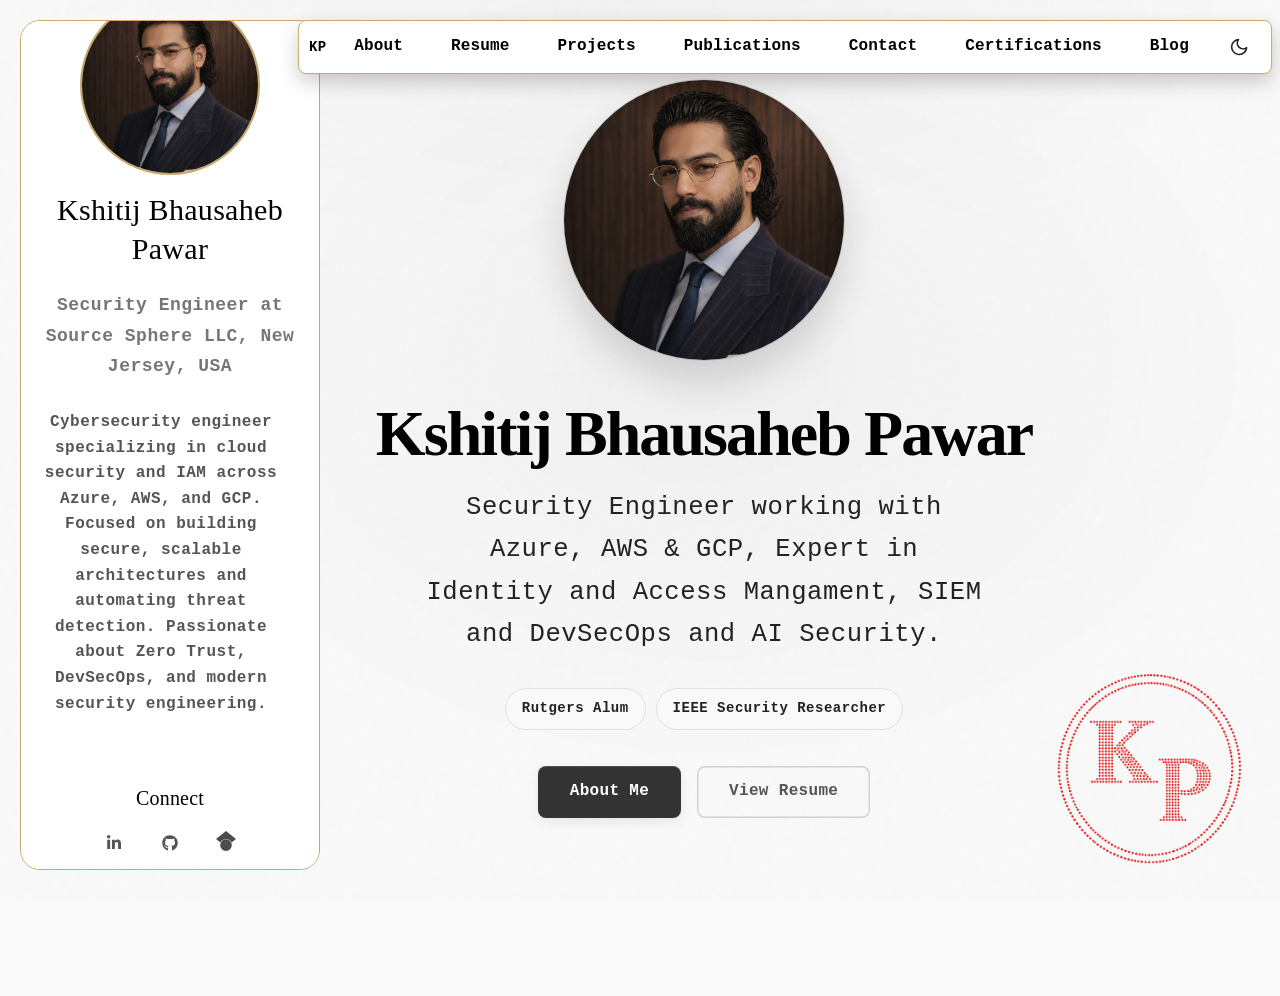
==== commit 9d9e8885: "Deploy 6c0ffbed0e2faad5de67a8428d1b767f34d5b84c Kshitijpwr04/portfolio-source@6c0ffbed0e2faad5de67a8" ====
--- a/index.html
+++ b/index.html
@@ -1 +1 @@
-<!DOCTYPE html><html lang="en" class="inter_c15e96cb-module__0bjUvq__variable playfair_display_fed1534a-module__F9WnGq__variable jetbrains_mono_6104e6b7-module__s6uLTa__variable"><head><meta charSet="utf-8"/><meta name="viewport" content="width=device-width, initial-scale=1"/><link rel="preload" href="/_next/static/media/2a65768255d6b625-s.p.14by5b4al-y~f.woff2" as="font" crossorigin="" type="font/woff2"/><link rel="preload" href="/_next/static/media/70bc3e132a0a741e-s.p.1409xf.ylxg8g.woff2" as="font" crossorigin="" type="font/woff2"/><link rel="preload" href="/_next/static/media/83afe278b6a6bb3c-s.p.0q-301v4kxxnr.woff2" as="font" crossorigin="" type="font/woff2"/><link rel="preload" href="/images/me.jpg" as="image"/><link rel="preload" as="image" href="/icons/googlescholar.svg"/><link rel="stylesheet" href="/_next/static/chunks/0jp0v4b7viyej.css" data-precedence="next"/><link rel="preload" as="script" fetchPriority="low" href="/_next/static/chunks/0x5kalbn40_44.js"/><script src="/_next/static/chunks/0gqduj5elq6n_.js" async=""></script><script src="/_next/static/chunks/08t2o562nea-s.js" async=""></script><script src="/_next/static/chunks/10qgypdaejbkt.js" async=""></script><script src="/_next/static/chunks/turbopack-0_em3j_v.0pjp.js" async=""></script><script src="/_next/static/chunks/0t16ba0kqttca.js" async=""></script><script src="/_next/static/chunks/0s25wp92bhuv~.js" async=""></script><script src="/_next/static/chunks/0xeoowcduh.dx.js" async=""></script><meta name="next-size-adjust" content=""/><title>Kshitij Bhausaheb Pawar</title><meta name="description" content="Security Engineer"/><meta name="author" content="Kshitij Bhausaheb Pawar"/><meta name="keywords" content="Kshitij Bhausaheb Pawar,Security Engineer,IAM,cloud security,Zero Trust,DevSecOps"/><meta name="creator" content="Kshitij Bhausaheb Pawar"/><meta name="robots" content="index, follow"/><meta name="googlebot" content="index, follow, max-video-preview:-1, max-image-preview:large, max-snippet:-1"/><meta property="og:title" content="Kshitij Bhausaheb Pawar"/><meta property="og:description" content="Security Engineer"/><meta property="og:url" content="https://kshitijpwr04.github.io/"/><meta property="og:site_name" content="Kshitij Bhausaheb Pawar"/><meta property="og:locale" content="en_US"/><meta property="og:image" content="https://kshitijpwr04.github.io/images/me.jpg"/><meta property="og:image:width" content="1200"/><meta property="og:image:height" content="630"/><meta property="og:image:alt" content="Kshitij Bhausaheb Pawar"/><meta property="og:type" content="website"/><meta name="twitter:card" content="summary_large_image"/><meta name="twitter:title" content="Kshitij Bhausaheb Pawar"/><meta name="twitter:description" content="Security Engineer"/><meta name="twitter:image" content="https://kshitijpwr04.github.io/images/me.jpg"/><link rel="icon" href="/favicon.ico?favicon.022useww-_sz0.ico" sizes="48x48" type="image/x-icon"/><script>(self.__next_s=self.__next_s||[]).push([0,{"children":"(function(){try{var t=window.localStorage.getItem('theme');if(t==='dark'||t==='light'){document.documentElement.setAttribute('data-theme',t)}else if(window.matchMedia('(prefers-color-scheme:dark)').matches){document.documentElement.setAttribute('data-theme','dark')}else{document.documentElement.setAttribute('data-theme','light')}}catch(e){}})();","id":"theme-init"}])</script><script src="/_next/static/chunks/03~yq9q893hmn.js" noModule=""></script></head><body style="font-family:&#x27;Courier New&#x27;, Courier, monospace;font-weight:600;letter-spacing:0.5px;line-height:1.7"><div hidden=""><!--$--><!--/$--></div><div class="site-wrapper"><header class="site-header" style="position:fixed;top:20px;left:calc(50% + 145px);right:auto;transform:translateX(-50%);height:auto;justify-content:center;display:inline-flex;flex-direction:row;width:fit-content;max-width:90vw;align-items:center;gap:10px;padding:4px 10px;border-radius:8px;background:#fff;border:1px solid #c9a96a;color:#000;box-shadow:0 8px 20px rgba(0,0,0,0.2);z-index:1000;line-height:1.2"><a class="site-logo" style="color:#000" href="/"><span class="logo-text" style="font-size:14px">KP</span></a><nav class="nav-links" style="display:inline-flex;gap:12px;width:auto"><a class="nav-link " style="color:#000;font-size:inherit;writing-mode:horizontal-tb;transform:none" href="/about/">About</a><a class="nav-link " style="color:#000;font-size:inherit;writing-mode:horizontal-tb;transform:none" href="/resume/">Resume</a><a class="nav-link " style="color:#000;font-size:inherit;writing-mode:horizontal-tb;transform:none" href="/writing/">Projects</a><a class="nav-link " style="color:#000;font-size:inherit;writing-mode:horizontal-tb;transform:none" href="/stats/">Publications</a><a class="nav-link " style="color:#000;font-size:inherit;writing-mode:horizontal-tb;transform:none" href="/contact/">Contact</a><a class="nav-link " style="color:#000;font-size:inherit;writing-mode:horizontal-tb;transform:none" href="/projects/">Certifications</a><a class="nav-link " style="color:#000;font-size:inherit;writing-mode:horizontal-tb;transform:none" href="/blog/">Blog</a></nav><div class="theme-toggle-placeholder"></div><div class="hamburger-container"><nav class="main" id="hamburger-nav"><ul><li class="menu"><button type="button" class="hamburger-button" aria-label="Open navigation menu" aria-expanded="false" aria-controls="mobile-nav-menu"><span class="hamburger-icon"><span></span><span></span><span></span></span></button></li></ul></nav></div></header><div class="site-content"><div class="page-container" style="display:flex;flex-direction:column;width:100%"><main class="page-main" style="width:100%;max-width:min(1200px, 100%);margin-left:auto;margin-right:auto;padding:0 16px;box-sizing:border-box"><script type="application/ld+json">{"@context":"https://schema.org","@type":"Person","name":"Kshitij Bhausaheb Pawar","url":"https://kshitijpwr04.github.io","image":"https://kshitijpwr04.github.io/images/me.jpg","jobTitle":"Security Engineer","sameAs":["https://www.linkedin.com/in/kshitijpawar04/","https://github.com/Kshitijpwr04","https://scholar.google.com/citations?user=HvHqir4AAAAJ&hl=en&authuser=1"],"worksFor":{"@type":"Organization","name":"Source Sphere LLC","url":""},"alumniOf":[{"@type":"CollegeOrUniversity","name":"Rutgers, The State University of New Jersey"},{"@type":"CollegeOrUniversity","name":"SRM Institute of Science and Technology"}]}</script><section class="hero" style="padding-top:0px"><div class="hero-content" style="display:flex;flex-direction:column;align-items:center;text-align:center"><div class="hero-avatar" style="width:clamp(180px, 40vw, 280px);height:clamp(180px, 40vw, 280px)"><span class="theme-portrait "><img src="/images/me.jpg" alt="Kshitij Bhausaheb Pawar" width="250" height="250" loading="eager" decoding="async"/></span></div><h1 class="hero-title" style="font-size:clamp(28px, 6vw, 48px)"><span class="hero-name">Kshitij Bhausaheb Pawar</span></h1><p class="hero-tagline">Security Engineer working with Azure, AWS &amp; GCP, Expert in Identity and Access Mangament, SIEM and DevSecOps and AI Security.</p><div class="hero-chips"><span class="hero-chip">Rutgers Alum</span><span class="hero-chip">IEEE Security Researcher</span></div><div class="hero-cta"><a class="button button-primary" href="/about/">About Me</a><a class="button button-secondary" href="/resume/">View Resume</a></div></div><div class="hero-bg" aria-hidden="true"><div class="hero-gradient"></div></div></section></main><div class="sidebar-container" style="display:block;position:fixed;left:20px;top:20px;width:300px;max-width:90vw;height:calc(100vh - 50px);overflow-y:auto;background:var(--color-bg);border:1px solid #c9a96a;padding:40px 20px;border-radius:20px;text-align:center"><div style="display:flex;flex-direction:column;align-items:center;justify-content:center;height:100%"><div style="margin-bottom:40px"><div style="width:180px;height:180px;border-radius:50%;overflow:hidden;margin:0 auto;border:2px solid #c9a96a"><span class="theme-portrait "><img src="/images/me.jpg" alt="Kshitij Bhausaheb Pawar" width="180" height="180" loading="lazy" decoding="async"/></span></div><h2 style="margin-top:15px;color:var(--color-fg-bold);font-family:&#x27;Times New Roman&#x27;, Times, serif;font-weight:400;text-align:center;font-size:30px">Kshitij Bhausaheb Pawar</h2><p style="opacity:0.8;color:var(--color-fg-light);text-align:center;font-size:18px">Security Engineer at Source Sphere LLC</p><p style="margin-top:12px;font-size:16px;line-height:1.6;color:var(--color-fg-light);max-width:240px;text-align:center">Cybersecurity engineer specializing in cloud security and IAM across Azure, AWS, and GCP. Focused on building secure, scalable architectures and automating threat detection. Passionate about Zero Trust, DevSecOps, and modern security engineering.</p></div><div><h4 style="margin-bottom:10px;color:var(--color-fg-bold);font-family:&#x27;Times New Roman&#x27;, Times, serif;font-weight:400;text-align:center;font-size:20px">Connect</h4><ul class="icons"><li><a href="https://www.linkedin.com/in/kshitijpawar04/" aria-label="LinkedIn (opens in new tab)" target="_blank" rel="noopener noreferrer"><svg data-prefix="fab" data-icon="linkedin-in" class="svg-inline--fa fa-linkedin-in size-5" role="img" viewBox="0 0 448 512" aria-hidden="true"><path fill="currentColor" d="M100.3 448l-92.9 0 0-299.1 92.9 0 0 299.1zM53.8 108.1C24.1 108.1 0 83.5 0 53.8 0 39.5 5.7 25.9 15.8 15.8s23.8-15.8 38-15.8 27.9 5.7 38 15.8 15.8 23.8 15.8 38c0 29.7-24.1 54.3-53.8 54.3zM447.9 448l-92.7 0 0-145.6c0-34.7-.7-79.2-48.3-79.2-48.3 0-55.7 37.7-55.7 76.7l0 148.1-92.8 0 0-299.1 89.1 0 0 40.8 1.3 0c12.4-23.5 42.7-48.3 87.9-48.3 94 0 111.3 61.9 111.3 142.3l0 164.3-.1 0z"></path></svg></a></li><li><a href="https://github.com/Kshitijpwr04" aria-label="Github (opens in new tab)" target="_blank" rel="noopener noreferrer"><svg data-prefix="fab" data-icon="github" class="svg-inline--fa fa-github size-5" role="img" viewBox="0 0 512 512" aria-hidden="true"><path fill="currentColor" d="M173.9 397.4c0 2-2.3 3.6-5.2 3.6-3.3 .3-5.6-1.3-5.6-3.6 0-2 2.3-3.6 5.2-3.6 3-.3 5.6 1.3 5.6 3.6zm-31.1-4.5c-.7 2 1.3 4.3 4.3 4.9 2.6 1 5.6 0 6.2-2s-1.3-4.3-4.3-5.2c-2.6-.7-5.5 .3-6.2 2.3zm44.2-1.7c-2.9 .7-4.9 2.6-4.6 4.9 .3 2 2.9 3.3 5.9 2.6 2.9-.7 4.9-2.6 4.6-4.6-.3-1.9-3-3.2-5.9-2.9zM252.8 8c-138.7 0-244.8 105.3-244.8 244 0 110.9 69.8 205.8 169.5 239.2 12.8 2.3 17.3-5.6 17.3-12.1 0-6.2-.3-40.4-.3-61.4 0 0-70 15-84.7-29.8 0 0-11.4-29.1-27.8-36.6 0 0-22.9-15.7 1.6-15.4 0 0 24.9 2 38.6 25.8 21.9 38.6 58.6 27.5 72.9 20.9 2.3-16 8.8-27.1 16-33.7-55.9-6.2-112.3-14.3-112.3-110.5 0-27.5 7.6-41.3 23.6-58.9-2.6-6.5-11.1-33.3 2.6-67.9 20.9-6.5 69 27 69 27 20-5.6 41.5-8.5 62.8-8.5s42.8 2.9 62.8 8.5c0 0 48.1-33.6 69-27 13.7 34.7 5.2 61.4 2.6 67.9 16 17.7 25.8 31.5 25.8 58.9 0 96.5-58.9 104.2-114.8 110.5 9.2 7.9 17 22.9 17 46.4 0 33.7-.3 75.4-.3 83.6 0 6.5 4.6 14.4 17.3 12.1 100-33.2 167.8-128.1 167.8-239 0-138.7-112.5-244-251.2-244zM105.2 352.9c-1.3 1-1 3.3 .7 5.2 1.6 1.6 3.9 2.3 5.2 1 1.3-1 1-3.3-.7-5.2-1.6-1.6-3.9-2.3-5.2-1zm-10.8-8.1c-.7 1.3 .3 2.9 2.3 3.9 1.6 1 3.6 .7 4.3-.7 .7-1.3-.3-2.9-2.3-3.9-2-.6-3.6-.3-4.3 .7zm32.4 35.6c-1.6 1.3-1 4.3 1.3 6.2 2.3 2.3 5.2 2.6 6.5 1 1.3-1.3 .7-4.3-1.3-6.2-2.2-2.3-5.2-2.6-6.5-1zm-11.4-14.7c-1.6 1-1.6 3.6 0 5.9s4.3 3.3 5.6 2.3c1.6-1.3 1.6-3.9 0-6.2-1.4-2.3-4-3.3-5.6-2z"></path></svg></a></li><li><a href="https://scholar.google.com/citations?user=HvHqir4AAAAJ&amp;hl=en&amp;authuser=1" aria-label="Google Scholar (opens in new tab)" target="_blank" rel="noopener noreferrer"><img src="/icons/googlescholar.svg" alt="Google Scholar" class="size-5" style="filter:grayscale(100%) opacity(0.7)"/></a></li></ul></div></div></div></div><!--$--><!--/$--></div></div><script src="/_next/static/chunks/0x5kalbn40_44.js" id="_R_" async=""></script><script>(self.__next_f=self.__next_f||[]).push([0])</script><script>self.__next_f.push([1,"1:\"$Sreact.fragment\"\n2:I[79520,[\"/_next/static/chunks/0t16ba0kqttca.js\",\"/_next/static/chunks/0s25wp92bhuv~.js\"],\"\"]\n3:I[68361,[\"/_next/static/chunks/0t16ba0kqttca.js\",\"/_next/static/chunks/0s25wp92bhuv~.js\"],\"default\"]\n4:I[63665,[\"/_next/static/chunks/0t16ba0kqttca.js\",\"/_next/static/chunks/0s25wp92bhuv~.js\"],\"default\"]\n5:I[39756,[\"/_next/static/chunks/0t16ba0kqttca.js\",\"/_next/static/chunks/0s25wp92bhuv~.js\"],\"default\"]\n6:I[37457,[\"/_next/static/chunks/0t16ba0kqttca.js\",\"/_next/static/chunks/0s25wp92bhuv~.js\"],\"default\"]\n7:I[22016,[\"/_next/static/chunks/0t16ba0kqttca.js\",\"/_next/static/chunks/0s25wp92bhuv~.js\",\"/_next/static/chunks/0xeoowcduh.dx.js\"],\"\"]\nf:I[68027,[\"/_next/static/chunks/0t16ba0kqttca.js\",\"/_next/static/chunks/0s25wp92bhuv~.js\"],\"default\",1]\n:HL[\"/_next/static/chunks/0jp0v4b7viyej.css\",\"style\"]\n:HL[\"/_next/static/media/2a65768255d6b625-s.p.14by5b4al-y~f.woff2\",\"font\",{\"crossOrigin\":\"\",\"type\":\"font/woff2\"}]\n:HL[\"/_next/static/media/70bc3e132a0a741e-s.p.1409xf.ylxg8g.woff2\",\"font\",{\"crossOrigin\":\"\",\"type\":\"font/woff2\"}]\n:HL[\"/_next/static/media/83afe278b6a6bb3c-s.p.0q-301v4kxxnr.woff2\",\"font\",{\"crossOrigin\":\"\",\"type\":\"font/woff2\"}]\n:HL[\"/images/me.jpg\",\"image\"]\n"])</script><script>self.__next_f.push([1,"0:{\"P\":null,\"c\":[\"\",\"\"],\"q\":\"\",\"i\":false,\"f\":[[[\"\",{\"children\":[\"__PAGE__\",{}]},\"$undefined\",\"$undefined\",16],[[\"$\",\"$1\",\"c\",{\"children\":[[[\"$\",\"link\",\"0\",{\"rel\":\"stylesheet\",\"href\":\"/_next/static/chunks/0jp0v4b7viyej.css\",\"precedence\":\"next\",\"crossOrigin\":\"$undefined\",\"nonce\":\"$undefined\"}],[\"$\",\"script\",\"script-0\",{\"src\":\"/_next/static/chunks/0t16ba0kqttca.js\",\"async\":true,\"nonce\":\"$undefined\"}],[\"$\",\"script\",\"script-1\",{\"src\":\"/_next/static/chunks/0s25wp92bhuv~.js\",\"async\":true,\"nonce\":\"$undefined\"}]],[\"$\",\"html\",null,{\"lang\":\"en\",\"className\":\"inter_c15e96cb-module__0bjUvq__variable playfair_display_fed1534a-module__F9WnGq__variable jetbrains_mono_6104e6b7-module__s6uLTa__variable\",\"suppressHydrationWarning\":true,\"children\":[[\"$\",\"head\",null,{\"children\":[\"$\",\"$L2\",null,{\"id\":\"theme-init\",\"strategy\":\"beforeInteractive\",\"children\":\"(function(){try{var t=window.localStorage.getItem('theme');if(t==='dark'||t==='light'){document.documentElement.setAttribute('data-theme',t)}else if(window.matchMedia('(prefers-color-scheme:dark)').matches){document.documentElement.setAttribute('data-theme','dark')}else{document.documentElement.setAttribute('data-theme','light')}}catch(e){}})();\"}]}],[\"$\",\"body\",null,{\"style\":{\"fontFamily\":\"'Courier New', Courier, monospace\",\"fontWeight\":600,\"letterSpacing\":\"0.5px\",\"lineHeight\":\"1.7\"},\"children\":[[\"$\",\"$L3\",null,{}],[\"$\",\"div\",null,{\"className\":\"site-wrapper\",\"children\":[[\"$\",\"$L4\",null,{}],[\"$\",\"div\",null,{\"className\":\"site-content\",\"children\":[\"$\",\"$L5\",null,{\"parallelRouterKey\":\"children\",\"error\":\"$undefined\",\"errorStyles\":\"$undefined\",\"errorScripts\":\"$undefined\",\"template\":[\"$\",\"$L6\",null,{}],\"templateStyles\":\"$undefined\",\"templateScripts\":\"$undefined\",\"notFound\":[[\"$\",\"main\",null,{\"className\":\"not-found-page\",\"children\":[\"$\",\"div\",null,{\"className\":\"not-found-content\",\"children\":[[\"$\",\"span\",null,{\"className\":\"not-found-code\",\"children\":\"404\"}],[\"$\",\"h1\",null,{\"className\":\"not-found-title\",\"children\":\"Page Not Found\"}],[\"$\",\"p\",null,{\"className\":\"not-found-message\",\"children\":\"The page you're looking for doesn't exist or has been moved.\"}],[\"$\",\"div\",null,{\"className\":\"not-found-actions\",\"children\":[[\"$\",\"$L7\",null,{\"href\":\"/\",\"className\":\"not-found-button\",\"children\":\"Go Home\"}],[\"$\",\"$L7\",null,{\"href\":\"/contact\",\"className\":\"not-found-link\",\"children\":\"Contact Me\"}]]}]]}]}],[]],\"forbidden\":\"$undefined\",\"unauthorized\":\"$undefined\"}]}]]}],null]}]]}]]}],{\"children\":[[\"$\",\"$1\",\"c\",{\"children\":[[\"$\",\"div\",null,{\"className\":\"page-container\",\"style\":{\"display\":\"flex\",\"flexDirection\":\"column\",\"width\":\"100%\"},\"children\":[[\"$\",\"main\",null,{\"className\":\"page-main\",\"style\":{\"width\":\"100%\",\"maxWidth\":\"min(1200px, 100%)\",\"marginLeft\":\"auto\",\"marginRight\":\"auto\",\"padding\":\"0 16px\",\"boxSizing\":\"border-box\"},\"children\":[[\"$\",\"script\",null,{\"type\":\"application/ld+json\",\"dangerouslySetInnerHTML\":{\"__html\":\"{\\\"@context\\\":\\\"https://schema.org\\\",\\\"@type\\\":\\\"Person\\\",\\\"name\\\":\\\"Kshitij Bhausaheb Pawar\\\",\\\"url\\\":\\\"https://kshitijpwr04.github.io\\\",\\\"image\\\":\\\"https://kshitijpwr04.github.io/images/me.jpg\\\",\\\"jobTitle\\\":\\\"Security Engineer\\\",\\\"sameAs\\\":[\\\"https://www.linkedin.com/in/kshitijpawar04/\\\",\\\"https://github.com/Kshitijpwr04\\\",\\\"https://scholar.google.com/citations?user=HvHqir4AAAAJ\u0026hl=en\u0026authuser=1\\\"],\\\"worksFor\\\":{\\\"@type\\\":\\\"Organization\\\",\\\"name\\\":\\\"Source Sphere LLC\\\",\\\"url\\\":\\\"\\\"},\\\"alumniOf\\\":[{\\\"@type\\\":\\\"CollegeOrUniversity\\\",\\\"name\\\":\\\"Rutgers, The State University of New Jersey\\\"},{\\\"@type\\\":\\\"CollegeOrUniversity\\\",\\\"name\\\":\\\"SRM Institute of Science and Technology\\\"}]}\"}}],[\"$\",\"section\",null,{\"className\":\"hero\",\"style\":{\"paddingTop\":\"0px\"},\"children\":[[\"$\",\"div\",null,{\"className\":\"hero-content\",\"style\":{\"display\":\"flex\",\"flexDirection\":\"column\",\"alignItems\":\"center\",\"textAlign\":\"center\"},\"children\":[[\"$\",\"div\",null,{\"className\":\"hero-avatar\",\"style\":{\"width\":\"clamp(180px, 40vw, 280px)\",\"height\":\"clamp(180px, 40vw, 280px)\"},\"children\":[\"$\",\"span\",null,{\"className\":\"theme-portrait \",\"children\":[\"$\",\"img\",null,{\"src\":\"/images/me.jpg\",\"alt\":\"Kshitij Bhausaheb Pawar\",\"width\":250,\"height\":250,\"loading\":\"eager\",\"decoding\":\"async\"}]}]}],[\"$\",\"h1\",null,{\"className\":\"hero-title\",\"style\":{\"fontSize\":\"clamp(28px, 6vw, 48px)\"},\"children\":[\"$\",\"span\",null,{\"className\":\"hero-name\",\"children\":\"Kshitij Bhausaheb Pawar\"}]}],[\"$\",\"p\",null,{\"className\":\"hero-tagline\",\"children\":\"Security Engineer working with Azure, AWS \u0026 GCP, Expert in Identity and Access Mangament, SIEM and DevSecOps and AI Security.\"}],\"$L8\",\"$L9\"]}],\"$La\"]}]]}],\"$Lb\"]}],[\"$Lc\"],\"$Ld\"]}],{},null,false,null]},null,false,null],\"$Le\",false]],\"m\":\"$undefined\",\"G\":[\"$f\",[\"$L10\"]],\"S\":true,\"h\":null,\"s\":\"$undefined\",\"l\":\"$undefined\",\"p\":\"$undefined\",\"d\":\"$undefined\",\"b\":\"EysVxh3KbDZhcS_tStCUO\"}\n"])</script><script>self.__next_f.push([1,"11:I[61818,[\"/_next/static/chunks/0t16ba0kqttca.js\",\"/_next/static/chunks/0s25wp92bhuv~.js\",\"/_next/static/chunks/0xeoowcduh.dx.js\"],\"default\"]\n12:I[97367,[\"/_next/static/chunks/0t16ba0kqttca.js\",\"/_next/static/chunks/0s25wp92bhuv~.js\"],\"OutletBoundary\"]\n13:\"$Sreact.suspense\"\n15:I[97367,[\"/_next/static/chunks/0t16ba0kqttca.js\",\"/_next/static/chunks/0s25wp92bhuv~.js\"],\"ViewportBoundary\"]\n17:I[97367,[\"/_next/static/chunks/0t16ba0kqttca.js\",\"/_next/static/chunks/0s25wp92bhuv~.js\"],\"MetadataBoundary\"]\n8:[\"$\",\"div\",null,{\"className\":\"hero-chips\",\"children\":[[\"$\",\"span\",null,{\"className\":\"hero-chip\",\"children\":\"Rutgers Alum\"}],[\"$\",\"span\",null,{\"className\":\"hero-chip\",\"children\":\"IEEE Security Researcher\"}]]}]\n9:[\"$\",\"div\",null,{\"className\":\"hero-cta\",\"children\":[[\"$\",\"$L7\",null,{\"href\":\"/about\",\"className\":\"button button-primary\",\"children\":\"About Me\"}],[\"$\",\"$L7\",null,{\"href\":\"/resume\",\"className\":\"button button-secondary\",\"children\":\"View Resume\"}]]}]\na:[\"$\",\"div\",null,{\"className\":\"hero-bg\",\"aria-hidden\":\"true\",\"children\":[\"$\",\"div\",null,{\"className\":\"hero-gradient\"}]}]\nb:[\"$\",\"$L11\",null,{}]\nc:[\"$\",\"script\",\"script-0\",{\"src\":\"/_next/static/chunks/0xeoowcduh.dx.js\",\"async\":true,\"nonce\":\"$undefined\"}]\nd:[\"$\",\"$L12\",null,{\"children\":[\"$\",\"$13\",null,{\"name\":\"Next.MetadataOutlet\",\"children\":\"$@14\"}]}]\ne:[\"$\",\"$1\",\"h\",{\"children\":[null,[\"$\",\"$L15\",null,{\"children\":\"$L16\"}],[\"$\",\"div\",null,{\"hidden\":true,\"children\":[\"$\",\"$L17\",null,{\"children\":[\"$\",\"$13\",null,{\"name\":\"Next.Metadata\",\"children\":\"$L18\"}]}]}],[\"$\",\"meta\",null,{\"name\":\"next-size-adjust\",\"content\":\"\"}]]}]\n10:[\"$\",\"link\",\"0\",{\"rel\":\"stylesheet\",\"href\":\"/_next/static/chunks/0jp0v4b7viyej.css\",\"precedence\":\"next\",\"crossOrigin\":\"$undefined\",\"nonce\":\"$undefined\"}]\n"])</script><script>self.__next_f.push([1,"16:[[\"$\",\"meta\",\"0\",{\"charSet\":\"utf-8\"}],[\"$\",\"meta\",\"1\",{\"name\":\"viewport\",\"content\":\"width=device-width, initial-scale=1\"}]]\n"])</script><script>self.__next_f.push([1,"19:I[27201,[\"/_next/static/chunks/0t16ba0kqttca.js\",\"/_next/static/chunks/0s25wp92bhuv~.js\"],\"IconMark\"]\n14:null\n"])</script><script>self.__next_f.push([1,"18:[[\"$\",\"title\",\"0\",{\"children\":\"Kshitij Bhausaheb Pawar\"}],[\"$\",\"meta\",\"1\",{\"name\":\"description\",\"content\":\"Security Engineer\"}],[\"$\",\"meta\",\"2\",{\"name\":\"author\",\"content\":\"Kshitij Bhausaheb Pawar\"}],[\"$\",\"meta\",\"3\",{\"name\":\"keywords\",\"content\":\"Kshitij Bhausaheb Pawar,Security Engineer,IAM,cloud security,Zero Trust,DevSecOps\"}],[\"$\",\"meta\",\"4\",{\"name\":\"creator\",\"content\":\"Kshitij Bhausaheb Pawar\"}],[\"$\",\"meta\",\"5\",{\"name\":\"robots\",\"content\":\"index, follow\"}],[\"$\",\"meta\",\"6\",{\"name\":\"googlebot\",\"content\":\"index, follow, max-video-preview:-1, max-image-preview:large, max-snippet:-1\"}],[\"$\",\"meta\",\"7\",{\"property\":\"og:title\",\"content\":\"Kshitij Bhausaheb Pawar\"}],[\"$\",\"meta\",\"8\",{\"property\":\"og:description\",\"content\":\"Security Engineer\"}],[\"$\",\"meta\",\"9\",{\"property\":\"og:url\",\"content\":\"https://kshitijpwr04.github.io/\"}],[\"$\",\"meta\",\"10\",{\"property\":\"og:site_name\",\"content\":\"Kshitij Bhausaheb Pawar\"}],[\"$\",\"meta\",\"11\",{\"property\":\"og:locale\",\"content\":\"en_US\"}],[\"$\",\"meta\",\"12\",{\"property\":\"og:image\",\"content\":\"https://kshitijpwr04.github.io/images/me.jpg\"}],[\"$\",\"meta\",\"13\",{\"property\":\"og:image:width\",\"content\":\"1200\"}],[\"$\",\"meta\",\"14\",{\"property\":\"og:image:height\",\"content\":\"630\"}],[\"$\",\"meta\",\"15\",{\"property\":\"og:image:alt\",\"content\":\"Kshitij Bhausaheb Pawar\"}],[\"$\",\"meta\",\"16\",{\"property\":\"og:type\",\"content\":\"website\"}],[\"$\",\"meta\",\"17\",{\"name\":\"twitter:card\",\"content\":\"summary_large_image\"}],[\"$\",\"meta\",\"18\",{\"name\":\"twitter:title\",\"content\":\"Kshitij Bhausaheb Pawar\"}],[\"$\",\"meta\",\"19\",{\"name\":\"twitter:description\",\"content\":\"Security Engineer\"}],[\"$\",\"meta\",\"20\",{\"name\":\"twitter:image\",\"content\":\"https://kshitijpwr04.github.io/images/me.jpg\"}],[\"$\",\"link\",\"21\",{\"rel\":\"icon\",\"href\":\"/favicon.ico?favicon.022useww-_sz0.ico\",\"sizes\":\"48x48\",\"type\":\"image/x-icon\"}],[\"$\",\"$L19\",\"22\",{}]]\n"])</script></body></html>+<!DOCTYPE html><html lang="en" class="inter_c15e96cb-module__0bjUvq__variable playfair_display_fed1534a-module__F9WnGq__variable jetbrains_mono_6104e6b7-module__s6uLTa__variable"><head><meta charSet="utf-8"/><meta name="viewport" content="width=device-width, initial-scale=1"/><link rel="preload" href="/_next/static/media/2a65768255d6b625-s.p.14by5b4al-y~f.woff2" as="font" crossorigin="" type="font/woff2"/><link rel="preload" href="/_next/static/media/70bc3e132a0a741e-s.p.1409xf.ylxg8g.woff2" as="font" crossorigin="" type="font/woff2"/><link rel="preload" href="/_next/static/media/83afe278b6a6bb3c-s.p.0q-301v4kxxnr.woff2" as="font" crossorigin="" type="font/woff2"/><link rel="preload" href="/images/me.jpg" as="image"/><link rel="preload" as="image" href="/icons/googlescholar.svg"/><link rel="stylesheet" href="/_next/static/chunks/0jflmhk03zsct.css" data-precedence="next"/><link rel="preload" as="script" fetchPriority="low" href="/_next/static/chunks/0x5kalbn40_44.js"/><script src="/_next/static/chunks/0gqduj5elq6n_.js" async=""></script><script src="/_next/static/chunks/08t2o562nea-s.js" async=""></script><script src="/_next/static/chunks/10qgypdaejbkt.js" async=""></script><script src="/_next/static/chunks/turbopack-0_em3j_v.0pjp.js" async=""></script><script src="/_next/static/chunks/0t16ba0kqttca.js" async=""></script><script src="/_next/static/chunks/0s25wp92bhuv~.js" async=""></script><script src="/_next/static/chunks/0-awm9o8n--vr.js" async=""></script><meta name="next-size-adjust" content=""/><title>Kshitij Bhausaheb Pawar</title><meta name="description" content="Security Engineer"/><meta name="author" content="Kshitij Bhausaheb Pawar"/><meta name="keywords" content="Kshitij Bhausaheb Pawar,Security Engineer,IAM,cloud security,Zero Trust,DevSecOps"/><meta name="creator" content="Kshitij Bhausaheb Pawar"/><meta name="robots" content="index, follow"/><meta name="googlebot" content="index, follow, max-video-preview:-1, max-image-preview:large, max-snippet:-1"/><meta property="og:title" content="Kshitij Bhausaheb Pawar"/><meta property="og:description" content="Security Engineer"/><meta property="og:url" content="https://kshitijpwr04.github.io/"/><meta property="og:site_name" content="Kshitij Bhausaheb Pawar"/><meta property="og:locale" content="en_US"/><meta property="og:image" content="https://kshitijpwr04.github.io/images/me.jpg"/><meta property="og:image:width" content="1200"/><meta property="og:image:height" content="630"/><meta property="og:image:alt" content="Kshitij Bhausaheb Pawar"/><meta property="og:type" content="website"/><meta name="twitter:card" content="summary_large_image"/><meta name="twitter:title" content="Kshitij Bhausaheb Pawar"/><meta name="twitter:description" content="Security Engineer"/><meta name="twitter:image" content="https://kshitijpwr04.github.io/images/me.jpg"/><link rel="icon" href="/favicon.ico?favicon.022useww-_sz0.ico" sizes="48x48" type="image/x-icon"/><script>(self.__next_s=self.__next_s||[]).push([0,{"children":"(function(){try{var t=window.localStorage.getItem('theme');if(t==='dark'||t==='light'){document.documentElement.setAttribute('data-theme',t)}else if(window.matchMedia('(prefers-color-scheme:dark)').matches){document.documentElement.setAttribute('data-theme','dark')}else{document.documentElement.setAttribute('data-theme','light')}}catch(e){}})();","id":"theme-init"}])</script><script src="/_next/static/chunks/03~yq9q893hmn.js" noModule=""></script></head><body style="font-family:&#x27;Courier New&#x27;, Courier, monospace;font-weight:600;letter-spacing:0.5px;line-height:1.7"><div hidden=""><!--$--><!--/$--></div><div class="site-wrapper"><header class="site-header" style="position:fixed;top:20px;left:calc(50% + 145px);right:auto;transform:translateX(-50%);height:auto;justify-content:center;display:inline-flex;flex-direction:row;width:fit-content;max-width:90vw;align-items:center;gap:10px;padding:4px 10px;border-radius:8px;background:#fff;border:1px solid #c9a96a;color:#000;box-shadow:0 8px 20px rgba(0,0,0,0.2);z-index:1000;line-height:1.2"><a class="site-logo" style="color:#000" href="/"><span class="logo-text" style="font-size:14px">KP</span></a><nav class="nav-links" style="display:inline-flex;gap:12px;width:auto"><a class="nav-link " style="color:#000;font-size:inherit;writing-mode:horizontal-tb;transform:none" href="/about/">About</a><a class="nav-link " style="color:#000;font-size:inherit;writing-mode:horizontal-tb;transform:none" href="/resume/">Resume</a><a class="nav-link " style="color:#000;font-size:inherit;writing-mode:horizontal-tb;transform:none" href="/writing/">Projects</a><a class="nav-link " style="color:#000;font-size:inherit;writing-mode:horizontal-tb;transform:none" href="/stats/">Publications</a><a class="nav-link " style="color:#000;font-size:inherit;writing-mode:horizontal-tb;transform:none" href="/contact/">Contact</a><a class="nav-link " style="color:#000;font-size:inherit;writing-mode:horizontal-tb;transform:none" href="/projects/">Certifications</a><a class="nav-link " style="color:#000;font-size:inherit;writing-mode:horizontal-tb;transform:none" href="/blog/">Blog</a></nav><div class="theme-toggle-placeholder"></div><div class="hamburger-container"><nav class="main" id="hamburger-nav"><ul><li class="menu"><button type="button" class="hamburger-button" aria-label="Open navigation menu" aria-expanded="false" aria-controls="mobile-nav-menu"><span class="hamburger-icon"><span></span><span></span><span></span></span></button></li></ul></nav></div></header><div class="site-content"><div class="page-container" style="display:flex;flex-direction:column;width:100%"><main class="page-main" style="width:100%;max-width:min(1200px, 100%);margin-left:auto;margin-right:auto;padding:0 16px;box-sizing:border-box"><script type="application/ld+json">{"@context":"https://schema.org","@type":"Person","name":"Kshitij Bhausaheb Pawar","url":"https://kshitijpwr04.github.io","image":"https://kshitijpwr04.github.io/images/me.jpg","jobTitle":"Security Engineer","sameAs":["https://www.linkedin.com/in/kshitijpawar04/","https://github.com/Kshitijpwr04","https://scholar.google.com/citations?user=HvHqir4AAAAJ&hl=en&authuser=1"],"worksFor":{"@type":"Organization","name":"Source Sphere LLC, New Jersey, USA","url":""},"alumniOf":[{"@type":"CollegeOrUniversity","name":"Rutgers University, New Brunswick, NJ"},{"@type":"CollegeOrUniversity","name":"SRM Institute of Science and Technology, India"}]}</script><section class="hero" style="padding-top:0px"><div class="hero-content" style="display:flex;flex-direction:column;align-items:center;text-align:center"><div class="hero-avatar" style="width:clamp(180px, 40vw, 280px);height:clamp(180px, 40vw, 280px)"><span class="theme-portrait "><img src="/images/me.jpg" alt="Kshitij Bhausaheb Pawar" width="250" height="250" loading="eager" decoding="async"/></span></div><h1 class="hero-title" style="font-size:clamp(28px, 6vw, 48px)"><span class="hero-name">Kshitij Bhausaheb Pawar</span></h1><p class="hero-tagline">Security Engineer working with Azure, AWS &amp; GCP, Expert in Identity and Access Mangament, SIEM and DevSecOps and AI Security.</p><div class="hero-chips"><span class="hero-chip">Rutgers Alum</span><span class="hero-chip">IEEE Security Researcher</span></div><div class="hero-cta"><a class="button button-primary" href="/about/">About Me</a><a class="button button-secondary" href="/resume/">View Resume</a></div></div><div class="hero-bg" aria-hidden="true"><div class="hero-gradient"></div></div></section></main><div class="sidebar-container" style="display:block;position:fixed;left:20px;top:20px;width:300px;max-width:90vw;height:calc(100vh - 50px);overflow-y:auto;background:var(--color-bg);border:1px solid #c9a96a;padding:40px 20px;border-radius:20px;text-align:center"><div style="display:flex;flex-direction:column;align-items:center;justify-content:center;height:100%"><div style="margin-bottom:40px"><div style="width:180px;height:180px;border-radius:50%;overflow:hidden;margin:0 auto;border:2px solid #c9a96a"><span class="theme-portrait "><img src="/images/me.jpg" alt="Kshitij Bhausaheb Pawar" width="180" height="180" loading="lazy" decoding="async"/></span></div><h2 style="margin-top:15px;color:var(--color-fg-bold);font-family:&#x27;Times New Roman&#x27;, Times, serif;font-weight:400;text-align:center;font-size:30px">Kshitij Bhausaheb Pawar</h2><p style="opacity:0.8;color:var(--color-fg-light);text-align:center;font-size:18px">Security Engineer at Source Sphere LLC, New Jersey, USA</p><p style="margin-top:12px;font-size:16px;line-height:1.6;color:var(--color-fg-light);max-width:240px;text-align:center">Cybersecurity engineer specializing in cloud security and IAM across Azure, AWS, and GCP. Focused on building secure, scalable architectures and automating threat detection. Passionate about Zero Trust, DevSecOps, and modern security engineering.</p></div><div><h4 style="margin-bottom:10px;color:var(--color-fg-bold);font-family:&#x27;Times New Roman&#x27;, Times, serif;font-weight:400;text-align:center;font-size:20px">Connect</h4><ul class="icons"><li><a href="https://www.linkedin.com/in/kshitijpawar04/" aria-label="LinkedIn (opens in new tab)" target="_blank" rel="noopener noreferrer"><svg data-prefix="fab" data-icon="linkedin-in" class="svg-inline--fa fa-linkedin-in size-5" role="img" viewBox="0 0 448 512" aria-hidden="true"><path fill="currentColor" d="M100.3 448l-92.9 0 0-299.1 92.9 0 0 299.1zM53.8 108.1C24.1 108.1 0 83.5 0 53.8 0 39.5 5.7 25.9 15.8 15.8s23.8-15.8 38-15.8 27.9 5.7 38 15.8 15.8 23.8 15.8 38c0 29.7-24.1 54.3-53.8 54.3zM447.9 448l-92.7 0 0-145.6c0-34.7-.7-79.2-48.3-79.2-48.3 0-55.7 37.7-55.7 76.7l0 148.1-92.8 0 0-299.1 89.1 0 0 40.8 1.3 0c12.4-23.5 42.7-48.3 87.9-48.3 94 0 111.3 61.9 111.3 142.3l0 164.3-.1 0z"></path></svg></a></li><li><a href="https://github.com/Kshitijpwr04" aria-label="Github (opens in new tab)" target="_blank" rel="noopener noreferrer"><svg data-prefix="fab" data-icon="github" class="svg-inline--fa fa-github size-5" role="img" viewBox="0 0 512 512" aria-hidden="true"><path fill="currentColor" d="M173.9 397.4c0 2-2.3 3.6-5.2 3.6-3.3 .3-5.6-1.3-5.6-3.6 0-2 2.3-3.6 5.2-3.6 3-.3 5.6 1.3 5.6 3.6zm-31.1-4.5c-.7 2 1.3 4.3 4.3 4.9 2.6 1 5.6 0 6.2-2s-1.3-4.3-4.3-5.2c-2.6-.7-5.5 .3-6.2 2.3zm44.2-1.7c-2.9 .7-4.9 2.6-4.6 4.9 .3 2 2.9 3.3 5.9 2.6 2.9-.7 4.9-2.6 4.6-4.6-.3-1.9-3-3.2-5.9-2.9zM252.8 8c-138.7 0-244.8 105.3-244.8 244 0 110.9 69.8 205.8 169.5 239.2 12.8 2.3 17.3-5.6 17.3-12.1 0-6.2-.3-40.4-.3-61.4 0 0-70 15-84.7-29.8 0 0-11.4-29.1-27.8-36.6 0 0-22.9-15.7 1.6-15.4 0 0 24.9 2 38.6 25.8 21.9 38.6 58.6 27.5 72.9 20.9 2.3-16 8.8-27.1 16-33.7-55.9-6.2-112.3-14.3-112.3-110.5 0-27.5 7.6-41.3 23.6-58.9-2.6-6.5-11.1-33.3 2.6-67.9 20.9-6.5 69 27 69 27 20-5.6 41.5-8.5 62.8-8.5s42.8 2.9 62.8 8.5c0 0 48.1-33.6 69-27 13.7 34.7 5.2 61.4 2.6 67.9 16 17.7 25.8 31.5 25.8 58.9 0 96.5-58.9 104.2-114.8 110.5 9.2 7.9 17 22.9 17 46.4 0 33.7-.3 75.4-.3 83.6 0 6.5 4.6 14.4 17.3 12.1 100-33.2 167.8-128.1 167.8-239 0-138.7-112.5-244-251.2-244zM105.2 352.9c-1.3 1-1 3.3 .7 5.2 1.6 1.6 3.9 2.3 5.2 1 1.3-1 1-3.3-.7-5.2-1.6-1.6-3.9-2.3-5.2-1zm-10.8-8.1c-.7 1.3 .3 2.9 2.3 3.9 1.6 1 3.6 .7 4.3-.7 .7-1.3-.3-2.9-2.3-3.9-2-.6-3.6-.3-4.3 .7zm32.4 35.6c-1.6 1.3-1 4.3 1.3 6.2 2.3 2.3 5.2 2.6 6.5 1 1.3-1.3 .7-4.3-1.3-6.2-2.2-2.3-5.2-2.6-6.5-1zm-11.4-14.7c-1.6 1-1.6 3.6 0 5.9s4.3 3.3 5.6 2.3c1.6-1.3 1.6-3.9 0-6.2-1.4-2.3-4-3.3-5.6-2z"></path></svg></a></li><li><a href="https://scholar.google.com/citations?user=HvHqir4AAAAJ&amp;hl=en&amp;authuser=1" aria-label="Google Scholar (opens in new tab)" target="_blank" rel="noopener noreferrer"><img src="/icons/googlescholar.svg" alt="Google Scholar" class="size-5" style="filter:grayscale(100%) opacity(0.7)"/></a></li></ul></div></div></div></div><!--$--><!--/$--></div></div><script src="/_next/static/chunks/0x5kalbn40_44.js" id="_R_" async=""></script><script>(self.__next_f=self.__next_f||[]).push([0])</script><script>self.__next_f.push([1,"1:\"$Sreact.fragment\"\n2:I[79520,[\"/_next/static/chunks/0t16ba0kqttca.js\",\"/_next/static/chunks/0s25wp92bhuv~.js\"],\"\"]\n3:I[68361,[\"/_next/static/chunks/0t16ba0kqttca.js\",\"/_next/static/chunks/0s25wp92bhuv~.js\"],\"default\"]\n4:I[63665,[\"/_next/static/chunks/0t16ba0kqttca.js\",\"/_next/static/chunks/0s25wp92bhuv~.js\"],\"default\"]\n5:I[39756,[\"/_next/static/chunks/0t16ba0kqttca.js\",\"/_next/static/chunks/0s25wp92bhuv~.js\"],\"default\"]\n6:I[37457,[\"/_next/static/chunks/0t16ba0kqttca.js\",\"/_next/static/chunks/0s25wp92bhuv~.js\"],\"default\"]\n7:I[22016,[\"/_next/static/chunks/0t16ba0kqttca.js\",\"/_next/static/chunks/0s25wp92bhuv~.js\",\"/_next/static/chunks/0-awm9o8n--vr.js\"],\"\"]\nf:I[68027,[\"/_next/static/chunks/0t16ba0kqttca.js\",\"/_next/static/chunks/0s25wp92bhuv~.js\"],\"default\",1]\n:HL[\"/_next/static/chunks/0jflmhk03zsct.css\",\"style\"]\n:HL[\"/_next/static/media/2a65768255d6b625-s.p.14by5b4al-y~f.woff2\",\"font\",{\"crossOrigin\":\"\",\"type\":\"font/woff2\"}]\n:HL[\"/_next/static/media/70bc3e132a0a741e-s.p.1409xf.ylxg8g.woff2\",\"font\",{\"crossOrigin\":\"\",\"type\":\"font/woff2\"}]\n:HL[\"/_next/static/media/83afe278b6a6bb3c-s.p.0q-301v4kxxnr.woff2\",\"font\",{\"crossOrigin\":\"\",\"type\":\"font/woff2\"}]\n:HL[\"/images/me.jpg\",\"image\"]\n"])</script><script>self.__next_f.push([1,"0:{\"P\":null,\"c\":[\"\",\"\"],\"q\":\"\",\"i\":false,\"f\":[[[\"\",{\"children\":[\"__PAGE__\",{}]},\"$undefined\",\"$undefined\",16],[[\"$\",\"$1\",\"c\",{\"children\":[[[\"$\",\"link\",\"0\",{\"rel\":\"stylesheet\",\"href\":\"/_next/static/chunks/0jflmhk03zsct.css\",\"precedence\":\"next\",\"crossOrigin\":\"$undefined\",\"nonce\":\"$undefined\"}],[\"$\",\"script\",\"script-0\",{\"src\":\"/_next/static/chunks/0t16ba0kqttca.js\",\"async\":true,\"nonce\":\"$undefined\"}],[\"$\",\"script\",\"script-1\",{\"src\":\"/_next/static/chunks/0s25wp92bhuv~.js\",\"async\":true,\"nonce\":\"$undefined\"}]],[\"$\",\"html\",null,{\"lang\":\"en\",\"className\":\"inter_c15e96cb-module__0bjUvq__variable playfair_display_fed1534a-module__F9WnGq__variable jetbrains_mono_6104e6b7-module__s6uLTa__variable\",\"suppressHydrationWarning\":true,\"children\":[[\"$\",\"head\",null,{\"children\":[\"$\",\"$L2\",null,{\"id\":\"theme-init\",\"strategy\":\"beforeInteractive\",\"children\":\"(function(){try{var t=window.localStorage.getItem('theme');if(t==='dark'||t==='light'){document.documentElement.setAttribute('data-theme',t)}else if(window.matchMedia('(prefers-color-scheme:dark)').matches){document.documentElement.setAttribute('data-theme','dark')}else{document.documentElement.setAttribute('data-theme','light')}}catch(e){}})();\"}]}],[\"$\",\"body\",null,{\"style\":{\"fontFamily\":\"'Courier New', Courier, monospace\",\"fontWeight\":600,\"letterSpacing\":\"0.5px\",\"lineHeight\":\"1.7\"},\"children\":[[\"$\",\"$L3\",null,{}],[\"$\",\"div\",null,{\"className\":\"site-wrapper\",\"children\":[[\"$\",\"$L4\",null,{}],[\"$\",\"div\",null,{\"className\":\"site-content\",\"children\":[\"$\",\"$L5\",null,{\"parallelRouterKey\":\"children\",\"error\":\"$undefined\",\"errorStyles\":\"$undefined\",\"errorScripts\":\"$undefined\",\"template\":[\"$\",\"$L6\",null,{}],\"templateStyles\":\"$undefined\",\"templateScripts\":\"$undefined\",\"notFound\":[[\"$\",\"main\",null,{\"className\":\"not-found-page\",\"children\":[\"$\",\"div\",null,{\"className\":\"not-found-content\",\"children\":[[\"$\",\"span\",null,{\"className\":\"not-found-code\",\"children\":\"404\"}],[\"$\",\"h1\",null,{\"className\":\"not-found-title\",\"children\":\"Page Not Found\"}],[\"$\",\"p\",null,{\"className\":\"not-found-message\",\"children\":\"The page you're looking for doesn't exist or has been moved.\"}],[\"$\",\"div\",null,{\"className\":\"not-found-actions\",\"children\":[[\"$\",\"$L7\",null,{\"href\":\"/\",\"className\":\"not-found-button\",\"children\":\"Go Home\"}],[\"$\",\"$L7\",null,{\"href\":\"/contact\",\"className\":\"not-found-link\",\"children\":\"Contact Me\"}]]}]]}]}],[]],\"forbidden\":\"$undefined\",\"unauthorized\":\"$undefined\"}]}]]}],null]}]]}]]}],{\"children\":[[\"$\",\"$1\",\"c\",{\"children\":[[\"$\",\"div\",null,{\"className\":\"page-container\",\"style\":{\"display\":\"flex\",\"flexDirection\":\"column\",\"width\":\"100%\"},\"children\":[[\"$\",\"main\",null,{\"className\":\"page-main\",\"style\":{\"width\":\"100%\",\"maxWidth\":\"min(1200px, 100%)\",\"marginLeft\":\"auto\",\"marginRight\":\"auto\",\"padding\":\"0 16px\",\"boxSizing\":\"border-box\"},\"children\":[[\"$\",\"script\",null,{\"type\":\"application/ld+json\",\"dangerouslySetInnerHTML\":{\"__html\":\"{\\\"@context\\\":\\\"https://schema.org\\\",\\\"@type\\\":\\\"Person\\\",\\\"name\\\":\\\"Kshitij Bhausaheb Pawar\\\",\\\"url\\\":\\\"https://kshitijpwr04.github.io\\\",\\\"image\\\":\\\"https://kshitijpwr04.github.io/images/me.jpg\\\",\\\"jobTitle\\\":\\\"Security Engineer\\\",\\\"sameAs\\\":[\\\"https://www.linkedin.com/in/kshitijpawar04/\\\",\\\"https://github.com/Kshitijpwr04\\\",\\\"https://scholar.google.com/citations?user=HvHqir4AAAAJ\u0026hl=en\u0026authuser=1\\\"],\\\"worksFor\\\":{\\\"@type\\\":\\\"Organization\\\",\\\"name\\\":\\\"Source Sphere LLC, New Jersey, USA\\\",\\\"url\\\":\\\"\\\"},\\\"alumniOf\\\":[{\\\"@type\\\":\\\"CollegeOrUniversity\\\",\\\"name\\\":\\\"Rutgers University, New Brunswick, NJ\\\"},{\\\"@type\\\":\\\"CollegeOrUniversity\\\",\\\"name\\\":\\\"SRM Institute of Science and Technology, India\\\"}]}\"}}],[\"$\",\"section\",null,{\"className\":\"hero\",\"style\":{\"paddingTop\":\"0px\"},\"children\":[[\"$\",\"div\",null,{\"className\":\"hero-content\",\"style\":{\"display\":\"flex\",\"flexDirection\":\"column\",\"alignItems\":\"center\",\"textAlign\":\"center\"},\"children\":[[\"$\",\"div\",null,{\"className\":\"hero-avatar\",\"style\":{\"width\":\"clamp(180px, 40vw, 280px)\",\"height\":\"clamp(180px, 40vw, 280px)\"},\"children\":[\"$\",\"span\",null,{\"className\":\"theme-portrait \",\"children\":[\"$\",\"img\",null,{\"src\":\"/images/me.jpg\",\"alt\":\"Kshitij Bhausaheb Pawar\",\"width\":250,\"height\":250,\"loading\":\"eager\",\"decoding\":\"async\"}]}]}],[\"$\",\"h1\",null,{\"className\":\"hero-title\",\"style\":{\"fontSize\":\"clamp(28px, 6vw, 48px)\"},\"children\":[\"$\",\"span\",null,{\"className\":\"hero-name\",\"children\":\"Kshitij Bhausaheb Pawar\"}]}],[\"$\",\"p\",null,{\"className\":\"hero-tagline\",\"children\":\"Security Engineer working with Azure, AWS \u0026 GCP, Expert in Identity and Access Mangament, SIEM and DevSecOps and AI Security.\"}],\"$L8\",\"$L9\"]}],\"$La\"]}]]}],\"$Lb\"]}],[\"$Lc\"],\"$Ld\"]}],{},null,false,null]},null,false,null],\"$Le\",false]],\"m\":\"$undefined\",\"G\":[\"$f\",[\"$L10\"]],\"S\":true,\"h\":null,\"s\":\"$undefined\",\"l\":\"$undefined\",\"p\":\"$undefined\",\"d\":\"$undefined\",\"b\":\"-hT08RbKL6hhgs3nf_742\"}\n"])</script><script>self.__next_f.push([1,"11:I[61818,[\"/_next/static/chunks/0t16ba0kqttca.js\",\"/_next/static/chunks/0s25wp92bhuv~.js\",\"/_next/static/chunks/0-awm9o8n--vr.js\"],\"default\"]\n12:I[97367,[\"/_next/static/chunks/0t16ba0kqttca.js\",\"/_next/static/chunks/0s25wp92bhuv~.js\"],\"OutletBoundary\"]\n13:\"$Sreact.suspense\"\n15:I[97367,[\"/_next/static/chunks/0t16ba0kqttca.js\",\"/_next/static/chunks/0s25wp92bhuv~.js\"],\"ViewportBoundary\"]\n17:I[97367,[\"/_next/static/chunks/0t16ba0kqttca.js\",\"/_next/static/chunks/0s25wp92bhuv~.js\"],\"MetadataBoundary\"]\n8:[\"$\",\"div\",null,{\"className\":\"hero-chips\",\"children\":[[\"$\",\"span\",null,{\"className\":\"hero-chip\",\"children\":\"Rutgers Alum\"}],[\"$\",\"span\",null,{\"className\":\"hero-chip\",\"children\":\"IEEE Security Researcher\"}]]}]\n9:[\"$\",\"div\",null,{\"className\":\"hero-cta\",\"children\":[[\"$\",\"$L7\",null,{\"href\":\"/about\",\"className\":\"button button-primary\",\"children\":\"About Me\"}],[\"$\",\"$L7\",null,{\"href\":\"/resume\",\"className\":\"button button-secondary\",\"children\":\"View Resume\"}]]}]\na:[\"$\",\"div\",null,{\"className\":\"hero-bg\",\"aria-hidden\":\"true\",\"children\":[\"$\",\"div\",null,{\"className\":\"hero-gradient\"}]}]\nb:[\"$\",\"$L11\",null,{}]\nc:[\"$\",\"script\",\"script-0\",{\"src\":\"/_next/static/chunks/0-awm9o8n--vr.js\",\"async\":true,\"nonce\":\"$undefined\"}]\nd:[\"$\",\"$L12\",null,{\"children\":[\"$\",\"$13\",null,{\"name\":\"Next.MetadataOutlet\",\"children\":\"$@14\"}]}]\ne:[\"$\",\"$1\",\"h\",{\"children\":[null,[\"$\",\"$L15\",null,{\"children\":\"$L16\"}],[\"$\",\"div\",null,{\"hidden\":true,\"children\":[\"$\",\"$L17\",null,{\"children\":[\"$\",\"$13\",null,{\"name\":\"Next.Metadata\",\"children\":\"$L18\"}]}]}],[\"$\",\"meta\",null,{\"name\":\"next-size-adjust\",\"content\":\"\"}]]}]\n10:[\"$\",\"link\",\"0\",{\"rel\":\"stylesheet\",\"href\":\"/_next/static/chunks/0jflmhk03zsct.css\",\"precedence\":\"next\",\"crossOrigin\":\"$undefined\",\"nonce\":\"$undefined\"}]\n"])</script><script>self.__next_f.push([1,"16:[[\"$\",\"meta\",\"0\",{\"charSet\":\"utf-8\"}],[\"$\",\"meta\",\"1\",{\"name\":\"viewport\",\"content\":\"width=device-width, initial-scale=1\"}]]\n"])</script><script>self.__next_f.push([1,"19:I[27201,[\"/_next/static/chunks/0t16ba0kqttca.js\",\"/_next/static/chunks/0s25wp92bhuv~.js\"],\"IconMark\"]\n14:null\n"])</script><script>self.__next_f.push([1,"18:[[\"$\",\"title\",\"0\",{\"children\":\"Kshitij Bhausaheb Pawar\"}],[\"$\",\"meta\",\"1\",{\"name\":\"description\",\"content\":\"Security Engineer\"}],[\"$\",\"meta\",\"2\",{\"name\":\"author\",\"content\":\"Kshitij Bhausaheb Pawar\"}],[\"$\",\"meta\",\"3\",{\"name\":\"keywords\",\"content\":\"Kshitij Bhausaheb Pawar,Security Engineer,IAM,cloud security,Zero Trust,DevSecOps\"}],[\"$\",\"meta\",\"4\",{\"name\":\"creator\",\"content\":\"Kshitij Bhausaheb Pawar\"}],[\"$\",\"meta\",\"5\",{\"name\":\"robots\",\"content\":\"index, follow\"}],[\"$\",\"meta\",\"6\",{\"name\":\"googlebot\",\"content\":\"index, follow, max-video-preview:-1, max-image-preview:large, max-snippet:-1\"}],[\"$\",\"meta\",\"7\",{\"property\":\"og:title\",\"content\":\"Kshitij Bhausaheb Pawar\"}],[\"$\",\"meta\",\"8\",{\"property\":\"og:description\",\"content\":\"Security Engineer\"}],[\"$\",\"meta\",\"9\",{\"property\":\"og:url\",\"content\":\"https://kshitijpwr04.github.io/\"}],[\"$\",\"meta\",\"10\",{\"property\":\"og:site_name\",\"content\":\"Kshitij Bhausaheb Pawar\"}],[\"$\",\"meta\",\"11\",{\"property\":\"og:locale\",\"content\":\"en_US\"}],[\"$\",\"meta\",\"12\",{\"property\":\"og:image\",\"content\":\"https://kshitijpwr04.github.io/images/me.jpg\"}],[\"$\",\"meta\",\"13\",{\"property\":\"og:image:width\",\"content\":\"1200\"}],[\"$\",\"meta\",\"14\",{\"property\":\"og:image:height\",\"content\":\"630\"}],[\"$\",\"meta\",\"15\",{\"property\":\"og:image:alt\",\"content\":\"Kshitij Bhausaheb Pawar\"}],[\"$\",\"meta\",\"16\",{\"property\":\"og:type\",\"content\":\"website\"}],[\"$\",\"meta\",\"17\",{\"name\":\"twitter:card\",\"content\":\"summary_large_image\"}],[\"$\",\"meta\",\"18\",{\"name\":\"twitter:title\",\"content\":\"Kshitij Bhausaheb Pawar\"}],[\"$\",\"meta\",\"19\",{\"name\":\"twitter:description\",\"content\":\"Security Engineer\"}],[\"$\",\"meta\",\"20\",{\"name\":\"twitter:image\",\"content\":\"https://kshitijpwr04.github.io/images/me.jpg\"}],[\"$\",\"link\",\"21\",{\"rel\":\"icon\",\"href\":\"/favicon.ico?favicon.022useww-_sz0.ico\",\"sizes\":\"48x48\",\"type\":\"image/x-icon\"}],[\"$\",\"$L19\",\"22\",{}]]\n"])</script></body></html>
--- a/_next/static/chunks/0jflmhk03zsct.css
+++ b/_next/static/chunks/0jflmhk03zsct.css
@@ -0,0 +1,4 @@
+@font-face{font-family:Inter;font-style:normal;font-weight:100 900;font-display:swap;src:url(../media/2c55a0e60120577a-s.0bjc5tiuqdqro.woff2)format("woff2");unicode-range:U+460-52F,U+1C80-1C8A,U+20B4,U+2DE0-2DFF,U+A640-A69F,U+FE2E-FE2F}@font-face{font-family:Inter;font-style:normal;font-weight:100 900;font-display:swap;src:url(../media/9c72aa0f40e4eef8-s.0m6w47a4e5dy9.woff2)format("woff2");unicode-range:U+301,U+400-45F,U+490-491,U+4B0-4B1,U+2116}@font-face{font-family:Inter;font-style:normal;font-weight:100 900;font-display:swap;src:url(../media/ad66f9afd8947f86-s.11u06r12fd6v_.woff2)format("woff2");unicode-range:U+1F??}@font-face{font-family:Inter;font-style:normal;font-weight:100 900;font-display:swap;src:url(../media/5476f68d60460930-s.0wxq9webf.ew4.woff2)format("woff2");unicode-range:U+370-377,U+37A-37F,U+384-38A,U+38C,U+38E-3A1,U+3A3-3FF}@font-face{font-family:Inter;font-style:normal;font-weight:100 900;font-display:swap;src:url(../media/2bbe8d2671613f1f-s.067x_6k0k23tk.woff2)format("woff2");unicode-range:U+102-103,U+110-111,U+128-129,U+168-169,U+1A0-1A1,U+1AF-1B0,U+300-301,U+303-304,U+308-309,U+323,U+329,U+1EA0-1EF9,U+20AB}@font-face{font-family:Inter;font-style:normal;font-weight:100 900;font-display:swap;src:url(../media/1bffadaabf893a1e-s.16ipb6fqu393i.woff2)format("woff2");unicode-range:U+100-2BA,U+2BD-2C5,U+2C7-2CC,U+2CE-2D7,U+2DD-2FF,U+304,U+308,U+329,U+1D00-1DBF,U+1E00-1E9F,U+1EF2-1EFF,U+2020,U+20A0-20AB,U+20AD-20C0,U+2113,U+2C60-2C7F,U+A720-A7FF}@font-face{font-family:Inter;font-style:normal;font-weight:100 900;font-display:swap;src:url(../media/83afe278b6a6bb3c-s.p.0q-301v4kxxnr.woff2)format("woff2");unicode-range:U+??,U+131,U+152-153,U+2BB-2BC,U+2C6,U+2DA,U+2DC,U+304,U+308,U+329,U+2000-206F,U+20AC,U+2122,U+2191,U+2193,U+2212,U+2215,U+FEFF,U+FFFD}@font-face{font-family:Inter Fallback;src:local(Arial);ascent-override:90.44%;descent-override:22.52%;line-gap-override:0.0%;size-adjust:107.12%}.inter_c15e96cb-module__0bjUvq__className{font-family:Inter,Inter Fallback;font-style:normal}.inter_c15e96cb-module__0bjUvq__variable{--font-inter:"Inter", "Inter Fallback"}
+@font-face{font-family:Playfair Display;font-style:normal;font-weight:400 900;font-display:swap;src:url(../media/65c558afe41e89d6-s.113htgw8u-emy.woff2)format("woff2");unicode-range:U+301,U+400-45F,U+490-491,U+4B0-4B1,U+2116}@font-face{font-family:Playfair Display;font-style:normal;font-weight:400 900;font-display:swap;src:url(../media/14e23f9b59180572-s.08.c8psu~gif9.woff2)format("woff2");unicode-range:U+102-103,U+110-111,U+128-129,U+168-169,U+1A0-1A1,U+1AF-1B0,U+300-301,U+303-304,U+308-309,U+323,U+329,U+1EA0-1EF9,U+20AB}@font-face{font-family:Playfair Display;font-style:normal;font-weight:400 900;font-display:swap;src:url(../media/b49b0d9b851e4899-s.0yfy_qj1.2qn0.woff2)format("woff2");unicode-range:U+100-2BA,U+2BD-2C5,U+2C7-2CC,U+2CE-2D7,U+2DD-2FF,U+304,U+308,U+329,U+1D00-1DBF,U+1E00-1E9F,U+1EF2-1EFF,U+2020,U+20A0-20AB,U+20AD-20C0,U+2113,U+2C60-2C7F,U+A720-A7FF}@font-face{font-family:Playfair Display;font-style:normal;font-weight:400 900;font-display:swap;src:url(../media/2a65768255d6b625-s.p.14by5b4al-y~f.woff2)format("woff2");unicode-range:U+??,U+131,U+152-153,U+2BB-2BC,U+2C6,U+2DA,U+2DC,U+304,U+308,U+329,U+2000-206F,U+20AC,U+2122,U+2191,U+2193,U+2212,U+2215,U+FEFF,U+FFFD}@font-face{font-family:Playfair Display Fallback;src:local(Times New Roman);ascent-override:97.25%;descent-override:22.56%;line-gap-override:0.0%;size-adjust:111.26%}.playfair_display_fed1534a-module__F9WnGq__className{font-family:Playfair Display,Playfair Display Fallback;font-style:normal}.playfair_display_fed1534a-module__F9WnGq__variable{--font-playfair:"Playfair Display", "Playfair Display Fallback"}
+@font-face{font-family:JetBrains Mono;font-style:normal;font-weight:100 800;font-display:swap;src:url(../media/13bf9871fe164e7f-s.0s19wthhh_6~m.woff2)format("woff2");unicode-range:U+460-52F,U+1C80-1C8A,U+20B4,U+2DE0-2DFF,U+A640-A69F,U+FE2E-FE2F}@font-face{font-family:JetBrains Mono;font-style:normal;font-weight:100 800;font-display:swap;src:url(../media/cc545e633e20c56d-s.0dza.stei.9v7.woff2)format("woff2");unicode-range:U+301,U+400-45F,U+490-491,U+4B0-4B1,U+2116}@font-face{font-family:JetBrains Mono;font-style:normal;font-weight:100 800;font-display:swap;src:url(../media/71b036adf157cdcf-s.03nf~dfjdkf~..woff2)format("woff2");unicode-range:U+370-377,U+37A-37F,U+384-38A,U+38C,U+38E-3A1,U+3A3-3FF}@font-face{font-family:JetBrains Mono;font-style:normal;font-weight:100 800;font-display:swap;src:url(../media/89b21bb081cb7469-s.0gfhww.tctz1o.woff2)format("woff2");unicode-range:U+102-103,U+110-111,U+128-129,U+168-169,U+1A0-1A1,U+1AF-1B0,U+300-301,U+303-304,U+308-309,U+323,U+329,U+1EA0-1EF9,U+20AB}@font-face{font-family:JetBrains Mono;font-style:normal;font-weight:100 800;font-display:swap;src:url(../media/3fe682a82f50d426-s.09q3q1i5159bl.woff2)format("woff2");unicode-range:U+100-2BA,U+2BD-2C5,U+2C7-2CC,U+2CE-2D7,U+2DD-2FF,U+304,U+308,U+329,U+1D00-1DBF,U+1E00-1E9F,U+1EF2-1EFF,U+2020,U+20A0-20AB,U+20AD-20C0,U+2113,U+2C60-2C7F,U+A720-A7FF}@font-face{font-family:JetBrains Mono;font-style:normal;font-weight:100 800;font-display:swap;src:url(../media/70bc3e132a0a741e-s.p.1409xf.ylxg8g.woff2)format("woff2");unicode-range:U+??,U+131,U+152-153,U+2BB-2BC,U+2C6,U+2DA,U+2DC,U+304,U+308,U+329,U+2000-206F,U+20AC,U+2122,U+2191,U+2193,U+2212,U+2215,U+FEFF,U+FFFD}@font-face{font-family:JetBrains Mono Fallback;src:local(Arial);ascent-override:75.79%;descent-override:22.29%;line-gap-override:0.0%;size-adjust:134.59%}.jetbrains_mono_6104e6b7-module__s6uLTa__className{font-family:JetBrains Mono,JetBrains Mono Fallback;font-style:normal}.jetbrains_mono_6104e6b7-module__s6uLTa__variable{--font-mono:"JetBrains Mono", "JetBrains Mono Fallback"}
+@layer properties{@supports (((-webkit-hyphens:none)) and (not (margin-trim:inline))) or ((-moz-orient:inline) and (not (color:rgb(from red r g b)))){*,:before,:after{--tw-rotate-x:initial;--tw-rotate-y:initial;--tw-rotate-z:initial;--tw-skew-x:initial;--tw-skew-y:initial;--tw-border-style:solid;--tw-font-weight:initial;--tw-blur:initial;--tw-brightness:initial;--tw-contrast:initial;--tw-grayscale:initial;--tw-hue-rotate:initial;--tw-invert:initial;--tw-opacity:initial;--tw-saturate:initial;--tw-sepia:initial;--tw-drop-shadow:initial;--tw-drop-shadow-color:initial;--tw-drop-shadow-alpha:100%;--tw-drop-shadow-size:initial;--tw-duration:initial}::backdrop{--tw-rotate-x:initial;--tw-rotate-y:initial;--tw-rotate-z:initial;--tw-skew-x:initial;--tw-skew-y:initial;--tw-border-style:solid;--tw-font-weight:initial;--tw-blur:initial;--tw-brightness:initial;--tw-contrast:initial;--tw-grayscale:initial;--tw-hue-rotate:initial;--tw-invert:initial;--tw-opacity:initial;--tw-saturate:initial;--tw-sepia:initial;--tw-drop-shadow:initial;--tw-drop-shadow-color:initial;--tw-drop-shadow-alpha:100%;--tw-drop-shadow-size:initial;--tw-duration:initial}}}html,body{overflow-x:hidden}@layer theme{:root,:host{--font-sans:var(--font-source-sans), "Source Sans Pro", Helvetica, sans-serif;--font-mono:"Courier New", monospace;--color-white:#fff;--spacing:.25rem;--text-xs:.75em;--text-sm:.875em;--text-sm--line-height:calc(1.25 / .875);--text-base:1em;--text-lg:1.3em;--text-xl:1.6em;--text-2xl:2.2em;--text-3xl:2.75em;--font-weight-normal:400;--font-weight-medium:600;--font-weight-semibold:600;--font-weight-bold:700;--font-weight-black:800;--tracking-tight:.01em;--tracking-normal:.02em;--tracking-wide:.04em;--leading-tight:1.3;--leading-normal:1.7;--radius-xs:4px;--radius-sm:8px;--radius-md:12px;--radius-lg:16px;--shadow-sm:0 1px 2px #0000000a;--shadow-md:0 4px 12px #00000014;--shadow-lg:0 8px 30px #0000001f;--shadow-xl:0 20px 40px #00000026;--ease-out:cubic-bezier(.16, 1, .3, 1);--default-transition-duration:.15s;--default-transition-timing-function:cubic-bezier(.4, 0, .2, 1);--default-font-family:var(--font-sans);--default-mono-font-family:var(--font-mono);--color-bg:#fff;--color-bg-alt:#f5f5f7;--color-bg-offset:#f0f0f2;--color-fg:#1d1d1f;--color-fg-bold:#1d1d1f;--color-fg-light:#58585d;--color-accent:#2e59ba;--color-accent-secondary:#60a5fa;--color-accent-hover:#2e59ba;--color-accent-light:#2e59ba1f}@supports (color:color-mix(in lab, red, red)){:root,:host{--color-accent-light:color-mix(in srgb, var(--color-accent) 12%, transparent)}}:root,:host{--color-accent-subtle:#2e59ba0d}@supports (color:color-mix(in lab, red, red)){:root,:host{--color-accent-subtle:color-mix(in srgb, var(--color-accent) 5%, transparent)}}:root,:host{--color-accent-muted:#2e59ba08}@supports (color:color-mix(in lab, red, red)){:root,:host{--color-accent-muted:color-mix(in srgb, var(--color-accent) 3%, transparent)}}:root,:host{--color-accent-underline:#2e59ba4d}@supports (color:color-mix(in lab, red, red)){:root,:host{--color-accent-underline:color-mix(in srgb, var(--color-accent) 30%, transparent)}}:root,:host{--color-accent-underline-strong:#2e59ba66}@supports (color:color-mix(in lab, red, red)){:root,:host{--color-accent-underline-strong:color-mix(in srgb, var(--color-accent) 40%, transparent)}}:root,:host{--color-accent-border:#2e59ba80}@supports (color:color-mix(in lab, red, red)){:root,:host{--color-accent-border:color-mix(in srgb, var(--color-accent) 50%, transparent)}}:root,:host{--color-border:#0000001a;--color-border-bg:#0000000f;--color-border-alt:#00000026;--color-surface-subtle:#00000008;--color-surface-hover:#0000000f;--color-surface-active:#0000001a;--color-text-dim:#0009;--color-fg-muted:#00000080;--color-overlay-light:#ffffff26;--color-overlay-dark:#00000026;--color-overlay-darker:#0000004d;--font-heading:var(--font-raleway), "Raleway", Helvetica, sans-serif;--text-md:1.1em;--spacing-1:.25rem;--spacing-2:.5rem;--spacing-3:.75rem;--spacing-4:1rem;--spacing-5:1.25rem;--spacing-6:1.5rem;--spacing-7:1.75rem;--spacing-8:2rem;--spacing-10:2.5rem;--spacing-12:3rem;--spacing-16:4rem;--spacing-24:6rem;--spacing-element:var(--spacing-7);--scroll-offset-resume:var(--spacing-24);--header-height:4rem;--header-height-mobile:3.5rem;--radius-full:999px;--duration-instant:.15s;--duration-fast:.2s;--duration-normal:.3s;--duration-menu:.4s;--duration-slow:.6s;--duration-skill:1.4s;--ease-menu:cubic-bezier(.4, 0, .2, 1);--lift-sm:-2px;--lift-md:-4px;--scale-subtle:1.02;--scale-sm:1.05;--z-sticky:100;--z-overlay:10001;--z-menu:10002}}@layer base{@supports (not ((-webkit-appearance:-apple-pay-button))) or (contain-intrinsic-size:1px){::placeholder{color:currentColor}@supports (color:color-mix(in lab, red, red)){::placeholder{color:color-mix(in oklab, currentcolor 50%, transparent)}}}html{scroll-behavior:smooth}@media (prefers-reduced-motion:reduce){*,:before,:after{scroll-behavior:auto!important;transition-duration:.01ms!important;animation-duration:.01ms!important;animation-iteration-count:1!important}body:before,body:after{display:none}}:focus-visible{outline:2px solid var(--color-accent);outline-offset:3px;border-radius:var(--radius-xs)}:focus:not(:focus-visible){outline:none}html{--lightningcss-light:initial;--lightningcss-dark: ;color-scheme:light}[data-theme=dark]{--lightningcss-light: ;--lightningcss-dark:initial;color-scheme:dark}body{background-color:var(--color-bg-alt);color:var(--color-fg);font-family:var(--font-sans);font-size:17px;font-weight:var(--font-weight-normal);line-height:var(--leading-normal);padding-top:var(--header-height);-webkit-font-smoothing:antialiased;-moz-osx-font-smoothing:grayscale}body:before{content:"";opacity:.018;pointer-events:none;z-index:-1;contain:strict;background-image:url("data:image/svg+xml,%3Csvg viewBox='0 0 200 200' xmlns='http://www.w3.org/2000/svg'%3E%3Cfilter id='noise'%3E%3CfeTurbulence type='fractalNoise' baseFrequency='0.65' numOctaves='3' stitchTiles='stitch'/%3E%3C/filter%3E%3Crect width='100%25' height='100%25' filter='url(%23noise)'/%3E%3C/svg%3E");position:fixed;top:0;bottom:0;left:0;right:0;transform:translateZ(0)}body:after{content:"";background:radial-gradient(ellipse 80% 50% at 50% 0%, var(--color-accent-muted) 0%, transparent 60%);pointer-events:none;z-index:-1;contain:strict;position:fixed;top:0;bottom:0;left:0;right:0;transform:translateZ(0)}@media (min-width:980px){body:before{opacity:.025}}@media (max-width:1680px){body{font-size:16px}}@media (max-width:736px){body{padding-top:var(--header-height-mobile);font-size:15px}}a{color:var(--color-fg);background-image:linear-gradient(var(--color-accent), var(--color-accent));transition:color var(--duration-fast) var(--ease-out), background-size var(--duration-normal) var(--ease-out);background-position:0 100%;background-repeat:no-repeat;background-size:0% 1.5px;text-decoration:none}a:hover{color:var(--color-accent);background-size:100% 1.5px}p a:not(.hero-highlight),li a:not(.hero-highlight){background-image:linear-gradient(transparent calc(100% - 1.5px), var(--color-accent-underline) 1.5px);transition:color var(--duration-fast) var(--ease-out), background-image var(--duration-fast) var(--ease-out);background-position:0 100%;background-size:100% 100%}p a:not(.hero-highlight):hover,li a:not(.hero-highlight):hover{color:var(--color-accent-hover);background-image:linear-gradient(transparent calc(100% - 1.5px), var(--color-accent) 1.5px)}strong,b{color:var(--color-fg-bold);font-weight:var(--font-weight-medium)}em,i{font-style:italic}h1,h2,h3,h4,h5,h6{color:var(--color-fg-bold);font-family:var(--font-heading);font-weight:var(--font-weight-bold);letter-spacing:var(--tracking-tight);line-height:var(--leading-tight);margin:0 0 .75em}h1 a,h2 a,h3 a,h4 a,h5 a,h6 a{color:inherit;text-decoration:none}h1 a:hover,h2 a:hover,h3 a:hover,h4 a:hover,h5 a:hover,h6 a:hover{color:var(--color-accent)}h1{font-size:var(--text-3xl)}h2{font-size:var(--text-2xl)}h3{font-size:var(--text-xl)}h4{font-size:var(--text-lg)}h5{font-size:var(--text-md)}h6{font-size:var(--text-base)}p{margin:0 0 var(--spacing-element) 0}code{background:var(--color-border-bg);border:solid 1px var(--color-border);font-family:var(--font-mono);font-size:var(--text-md);margin:0 .25em;padding:.25em .65em}ul{margin:0 0 var(--spacing-element) 0;padding-left:1em;list-style-type:disc}ol{margin:0 0 var(--spacing-element) 0;padding-left:1em;list-style-type:decimal}ul li,ol li{padding-left:.5em}blockquote{border-left:solid 4px var(--color-border);margin:0 0 var(--spacing-element) 0;padding:.5em 0 .5em var(--spacing-element);font-style:italic}hr{border:0;border-bottom:solid 1px var(--color-border);margin:var(--spacing-element) 0}*,:after,:before{box-sizing:border-box;border:0 solid;margin:0;padding:0}::backdrop{box-sizing:border-box;border:0 solid;margin:0;padding:0}::-webkit-file-upload-button{box-sizing:border-box;border:0 solid;margin:0;padding:0}::file-selector-button{box-sizing:border-box;border:0 solid;margin:0;padding:0}html,:host{-webkit-text-size-adjust:100%;tab-size:4;line-height:1.5;font-family:var(--default-font-family,ui-sans-serif, system-ui, sans-serif, "Apple Color Emoji", "Segoe UI Emoji", "Segoe UI Symbol", "Noto Color Emoji");font-feature-settings:var(--default-font-feature-settings,normal);font-variation-settings:var(--default-font-variation-settings,normal);-webkit-tap-highlight-color:transparent}hr{height:0;color:inherit;border-top-width:1px}abbr:where([title]){-webkit-text-decoration:underline dotted;text-decoration:underline dotted}h1,h2,h3,h4,h5,h6{font-size:inherit;font-weight:inherit}a{color:inherit;-webkit-text-decoration:inherit;-webkit-text-decoration:inherit;-webkit-text-decoration:inherit;-webkit-text-decoration:inherit;text-decoration:inherit}b,strong{font-weight:bolder}code,kbd,samp,pre{font-family:var(--default-mono-font-family,ui-monospace, SFMono-Regular, Menlo, Monaco, Consolas, "Liberation Mono", "Courier New", monospace);font-feature-settings:var(--default-mono-font-feature-settings,normal);font-variation-settings:var(--default-mono-font-variation-settings,normal);font-size:1em}small{font-size:80%}sub,sup{vertical-align:baseline;font-size:75%;line-height:0;position:relative}sub{bottom:-.25em}sup{top:-.5em}table{text-indent:0;border-color:inherit;border-collapse:collapse}:-moz-focusring{outline:auto}progress{vertical-align:baseline}summary{display:list-item}ol,ul,menu{list-style:none}img,svg,video,canvas,audio,iframe,embed,object{vertical-align:middle;display:block}img,video{max-width:100%;height:auto}button,input,select,optgroup,textarea{font:inherit;font-feature-settings:inherit;font-variation-settings:inherit;letter-spacing:inherit;color:inherit;opacity:1;background-color:#0000;border-radius:0}::-webkit-file-upload-button{font:inherit;font-feature-settings:inherit;font-variation-settings:inherit;letter-spacing:inherit;color:inherit;opacity:1;background-color:#0000;border-radius:0}::file-selector-button{font:inherit;font-feature-settings:inherit;font-variation-settings:inherit;letter-spacing:inherit;color:inherit;opacity:1;background-color:#0000;border-radius:0}:where(select:-webkit-any([multiple],[size])) optgroup{font-weight:bolder}:where(select:is([multiple],[size])) optgroup{font-weight:bolder}:where(select:-webkit-any([multiple],[size])) optgroup option:not(:lang(ae),:lang(ar),:lang(arc),:lang(bcc),:lang(bqi),:lang(ckb),:lang(dv),:lang(fa),:lang(glk),:lang(he),:lang(ku),:lang(mzn),:lang(nqo),:lang(pnb),:lang(ps),:lang(sd),:lang(ug),:lang(ur),:lang(yi)){padding-left:20px}:where(select:is([multiple],[size])) optgroup option:not(:lang(ae),:lang(ar),:lang(arc),:lang(bcc),:lang(bqi),:lang(ckb),:lang(dv),:lang(fa),:lang(glk),:lang(he),:lang(ku),:lang(mzn),:lang(nqo),:lang(pnb),:lang(ps),:lang(sd),:lang(ug),:lang(ur),:lang(yi)){padding-left:20px}:where(select:-webkit-any([multiple],[size])) optgroup option:-webkit-any(:lang(ae),:lang(ar),:lang(arc),:lang(bcc),:lang(bqi),:lang(ckb),:lang(dv),:lang(fa),:lang(glk),:lang(he),:lang(ku),:lang(mzn),:lang(nqo),:lang(pnb),:lang(ps),:lang(sd),:lang(ug),:lang(ur),:lang(yi)){padding-right:20px}:where(select:is([multiple],[size])) optgroup option:is(:lang(ae),:lang(ar),:lang(arc),:lang(bcc),:lang(bqi),:lang(ckb),:lang(dv),:lang(fa),:lang(glk),:lang(he),:lang(ku),:lang(mzn),:lang(nqo),:lang(pnb),:lang(ps),:lang(sd),:lang(ug),:lang(ur),:lang(yi)){padding-right:20px}:not(:lang(ae),:lang(ar),:lang(arc),:lang(bcc),:lang(bqi),:lang(ckb),:lang(dv),:lang(fa),:lang(glk),:lang(he),:lang(ku),:lang(mzn),:lang(nqo),:lang(pnb),:lang(ps),:lang(sd),:lang(ug),:lang(ur),:lang(yi))::-webkit-file-upload-button{margin-right:4px}:not(:lang(ae),:lang(ar),:lang(arc),:lang(bcc),:lang(bqi),:lang(ckb),:lang(dv),:lang(fa),:lang(glk),:lang(he),:lang(ku),:lang(mzn),:lang(nqo),:lang(pnb),:lang(ps),:lang(sd),:lang(ug),:lang(ur),:lang(yi))::file-selector-button{margin-right:4px}:-webkit-any(:lang(ae),:lang(ar),:lang(arc),:lang(bcc),:lang(bqi),:lang(ckb),:lang(dv),:lang(fa),:lang(glk),:lang(he),:lang(ku),:lang(mzn),:lang(nqo),:lang(pnb),:lang(ps),:lang(sd),:lang(ug),:lang(ur),:lang(yi))::-webkit-file-upload-button{margin-left:4px}:is(:lang(ae),:lang(ar),:lang(arc),:lang(bcc),:lang(bqi),:lang(ckb),:lang(dv),:lang(fa),:lang(glk),:lang(he),:lang(ku),:lang(mzn),:lang(nqo),:lang(pnb),:lang(ps),:lang(sd),:lang(ug),:lang(ur),:lang(yi))::file-selector-button{margin-left:4px}::placeholder{opacity:1}@supports (not ((-webkit-appearance:-apple-pay-button))) or (contain-intrinsic-size:1px){::placeholder{color:currentColor}@supports (color:color-mix(in lab, red, red)){::placeholder{color:color-mix(in oklab, currentcolor 50%, transparent)}}}textarea{resize:vertical}::-webkit-search-decoration{-webkit-appearance:none}::-webkit-date-and-time-value{min-height:1lh;text-align:inherit}::-webkit-datetime-edit{display:inline-flex}::-webkit-datetime-edit-fields-wrapper{padding:0}::-webkit-datetime-edit{padding-top:0;padding-bottom:0}::-webkit-datetime-edit-year-field{padding-top:0;padding-bottom:0}::-webkit-datetime-edit-month-field{padding-top:0;padding-bottom:0}::-webkit-datetime-edit-day-field{padding-top:0;padding-bottom:0}::-webkit-datetime-edit-hour-field{padding-top:0;padding-bottom:0}::-webkit-datetime-edit-minute-field{padding-top:0;padding-bottom:0}::-webkit-datetime-edit-second-field{padding-top:0;padding-bottom:0}::-webkit-datetime-edit-millisecond-field{padding-top:0;padding-bottom:0}::-webkit-datetime-edit-meridiem-field{padding-top:0;padding-bottom:0}::-webkit-calendar-picker-indicator{line-height:1}:-moz-ui-invalid{box-shadow:none}button{-webkit-appearance:button;appearance:button}input:where([type=button],[type=reset],[type=submit]){-webkit-appearance:button;appearance:button}::-webkit-file-upload-button{-webkit-appearance:button;appearance:button}::file-selector-button{-webkit-appearance:button;appearance:button}::-webkit-inner-spin-button{height:auto}::-webkit-outer-spin-button{height:auto}[hidden]:where(:not([hidden=until-found])){display:none!important}}@layer components{.btn,.button{-webkit-appearance:none;appearance:none;background:var(--color-accent);border-radius:var(--radius-sm);box-shadow:var(--shadow-md), inset 0 1px 0 var(--color-overlay-light);color:var(--color-white);cursor:pointer;font-family:var(--font-heading);font-size:var(--text-base);font-weight:var(--font-weight-bold);height:3.25rem;letter-spacing:var(--tracking-normal);text-align:center;transition:transform var(--duration-fast) var(--ease-out), box-shadow var(--duration-fast) var(--ease-out), background-color var(--duration-fast) var(--ease-out);border:0;justify-content:center;align-items:center;gap:.5em;padding:0 2em;display:inline-flex;background-image:none!important;text-decoration:none!important}.btn:hover,.button:hover{background:#274c9e}@supports (color:color-mix(in lab, red, red)){.btn:hover,.button:hover{background:color-mix(in srgb, var(--color-accent) 85%, black)}}.btn:hover,.button:hover{box-shadow:var(--shadow-lg);transform:translateY(var(--lift-sm));color:var(--color-white)}.btn:active,.button:active{box-shadow:var(--shadow-sm);transform:translateY(0)}.btn:focus-visible{box-shadow:var(--shadow-md), 0 0 0 3px var(--color-accent-light);outline:none}.button:focus-visible{box-shadow:var(--shadow-md), 0 0 0 3px var(--color-accent-light);outline:none}.btn-secondary,.button-secondary{box-shadow:inset 0 0 0 1.5px var(--color-border-alt);color:var(--color-fg-light);font-weight:var(--font-weight-medium);background:0 0}.btn-secondary:hover,.button-secondary:hover{background:var(--color-accent-light);box-shadow:inset 0 0 0 1.5px var(--color-accent);color:var(--color-accent);transform:translateY(var(--lift-sm))}.actions{margin:var(--spacing-element) 0 0 0;padding:0;list-style:none}.actions li{margin:0 .75em 0 0;padding:0;display:inline-block}.actions li:last-child{margin-right:0}.cell-container{display:block}.theme-portrait{line-height:0;display:inline-block;position:relative}.skillbar{background:var(--color-border-bg);border-radius:var(--radius-xs);height:2.25em;transition:opacity var(--duration-fast) ease;width:100%;margin-bottom:1em;display:block;position:relative;overflow:hidden}.skillbar:hover{opacity:.85}.skillbar-title{background:var(--skillbar-color,var(--color-accent));border-radius:var(--radius-xs) 0 0 var(--radius-xs);color:var(--color-bg);font-size:var(--text-base);font-weight:var(--font-weight-medium);z-index:2;min-width:100px;height:100%;position:absolute;top:0;left:0}.skillbar-title span{background:var(--color-overlay-dark);align-items:center;height:100%;padding:0 1em;display:flex}.skillbar-title--light{color:var(--color-white)}.skillbar-title--light span{background:#0003}.skillbar-title--dark{color:var(--color-fg)}.skillbar-title--dark span{background:#fff3}.skillbar-bar{background:var(--skillbar-color,var(--color-accent));height:100%;transition:width var(--duration-skill) ease-in-out;width:0;position:relative}.skill-bar-percent{color:var(--color-fg-light);font-family:var(--font-heading);font-size:var(--text-sm);height:100%;letter-spacing:var(--tracking-tight);z-index:1;align-items:center;display:flex;position:absolute;top:0;right:1em}.skillbutton{-webkit-appearance:none;appearance:none;background-color:var(--color-bg);border:1px solid var(--color-border);border-radius:var(--radius-full);color:var(--color-fg);cursor:pointer;font-family:var(--font-sans);font-size:var(--text-sm);font-weight:var(--font-weight-medium);letter-spacing:var(--tracking-normal);text-transform:none;transition:background-color var(--duration-fast) ease, border-color var(--duration-fast) ease, box-shadow var(--duration-fast) ease, color var(--duration-fast) ease;padding:.5em 1em;display:inline-block}.skillbutton:hover{border-color:var(--color-accent);color:var(--color-accent);background:var(--color-accent-light)}.skillbutton:focus-visible{border-color:var(--color-accent);box-shadow:0 0 0 2px var(--color-accent-light);color:var(--color-accent);outline:none}.skillbutton-active{background-color:var(--color-accent);border-color:var(--color-accent);color:var(--color-white);box-shadow:0 0 0 2px var(--color-accent-light)}.skill-button-container{flex-wrap:wrap;justify-content:flex-start;gap:.5em;margin-bottom:2em;display:flex}@media (max-width:736px){.skill-button-container{justify-content:center}}.skill-row-container{margin-top:1em}.icons{cursor:default;margin:0 0 2em;padding:0;list-style:none}.icons li{padding:0 1em 0 0;display:inline-block}.icons li:last-child{padding-right:0}.icons li a{border-radius:var(--radius-sm);width:2.5em;height:2.5em;color:var(--color-fg-light);transition:color var(--duration-fast) var(--ease-out), background-color var(--duration-fast) var(--ease-out), transform var(--duration-fast) var(--ease-out);justify-content:center;align-items:center;text-decoration:none;display:inline-flex;background-image:none!important}.icons li a:hover{background-color:var(--color-accent-light);color:var(--color-accent);transform:translateY(var(--lift-sm))}.post .icons li a,article .icons li a{color:var(--color-fg)}}@layer utilities{.visible{visibility:visible}.absolute{position:absolute}.fixed{position:fixed}.static{position:static}.start:not(:lang(ae),:lang(ar),:lang(arc),:lang(bcc),:lang(bqi),:lang(ckb),:lang(dv),:lang(fa),:lang(glk),:lang(he),:lang(ku),:lang(mzn),:lang(nqo),:lang(pnb),:lang(ps),:lang(sd),:lang(ug),:lang(ur),:lang(yi)){left:var(--spacing)}.start:-webkit-any(:lang(ae),:lang(ar),:lang(arc),:lang(bcc),:lang(bqi),:lang(ckb),:lang(dv),:lang(fa),:lang(glk),:lang(he),:lang(ku),:lang(mzn),:lang(nqo),:lang(pnb),:lang(ps),:lang(sd),:lang(ug),:lang(ur),:lang(yi)){right:var(--spacing)}.start:is(:lang(ae),:lang(ar),:lang(arc),:lang(bcc),:lang(bqi),:lang(ckb),:lang(dv),:lang(fa),:lang(glk),:lang(he),:lang(ku),:lang(mzn),:lang(nqo),:lang(pnb),:lang(ps),:lang(sd),:lang(ug),:lang(ur),:lang(yi)){right:var(--spacing)}.end:not(:lang(ae),:lang(ar),:lang(arc),:lang(bcc),:lang(bqi),:lang(ckb),:lang(dv),:lang(fa),:lang(glk),:lang(he),:lang(ku),:lang(mzn),:lang(nqo),:lang(pnb),:lang(ps),:lang(sd),:lang(ug),:lang(ur),:lang(yi)){right:var(--spacing)}.end:-webkit-any(:lang(ae),:lang(ar),:lang(arc),:lang(bcc),:lang(bqi),:lang(ckb),:lang(dv),:lang(fa),:lang(glk),:lang(he),:lang(ku),:lang(mzn),:lang(nqo),:lang(pnb),:lang(ps),:lang(sd),:lang(ug),:lang(ur),:lang(yi)){left:var(--spacing)}.end:is(:lang(ae),:lang(ar),:lang(arc),:lang(bcc),:lang(bqi),:lang(ckb),:lang(dv),:lang(fa),:lang(glk),:lang(he),:lang(ku),:lang(mzn),:lang(nqo),:lang(pnb),:lang(ps),:lang(sd),:lang(ug),:lang(ur),:lang(yi)){left:var(--spacing)}.container{width:100%}@media (min-width:30rem){.container{max-width:30rem}}@media (min-width:46rem){.container{max-width:46rem}}@media (min-width:61.25rem){.container{max-width:61.25rem}}@media (min-width:80rem){.container{max-width:80rem}}@media (min-width:105rem){.container{max-width:105rem}}.block{display:block}.flex{display:flex}.grid{display:grid}.hidden{display:none}.inline{display:inline}.inline-flex{display:inline-flex}.list-item{display:list-item}.table{display:table}.size-5{width:1.25rem;height:1.25rem}.transform{transform:var(--tw-rotate-x,) var(--tw-rotate-y,) var(--tw-rotate-z,) var(--tw-skew-x,) var(--tw-skew-y,)}.resize{resize:both}.border{border-style:var(--tw-border-style);border-width:1px}.text-center{text-align:center}.font-mono{font-family:var(--font-mono)}.text-sm{font-size:var(--text-sm);line-height:var(--tw-leading,var(--text-sm--line-height))}.font-medium{--tw-font-weight:var(--font-weight-medium);font-weight:var(--font-weight-medium)}.text-\[var\(--color-accent\)\]{color:var(--color-accent)}.text-\[var\(--color-fg-light\)\]{color:var(--color-fg-light)}.filter{filter:var(--tw-blur,) var(--tw-brightness,) var(--tw-contrast,) var(--tw-grayscale,) var(--tw-hue-rotate,) var(--tw-invert,) var(--tw-saturate,) var(--tw-sepia,) var(--tw-drop-shadow,)}.transition-colors{transition-property:color,background-color,border-color,outline-color,-webkit-text-decoration-color,text-decoration-color,fill,stroke,--tw-gradient-from,--tw-gradient-via,--tw-gradient-to;transition-timing-function:var(--tw-ease,var(--default-transition-timing-function));transition-duration:var(--tw-duration,var(--default-transition-duration))}.duration-150{--tw-duration:.15s;transition-duration:.15s}@media (hover:hover){.hover\:text-\[var\(--color-fg-bold\)\]:hover{color:var(--color-fg-bold)}}}.projects-page{padding-bottom:2rem}.projects-header{text-align:center;margin-bottom:3rem}.projects-section-title{font-size:var(--text-sm);font-weight:var(--font-weight-bold);color:var(--color-fg-light);text-transform:uppercase;letter-spacing:var(--tracking-wide);margin-bottom:1.5rem}.projects-featured{margin-bottom:4rem;position:relative}.projects-featured:before{content:none}.projects-grid{grid-template-columns:1fr;gap:1.75rem;display:grid}@media screen and (min-width:600px){.projects-grid{grid-template-columns:repeat(2,1fr)}}.projects-grid--featured .project-card{box-shadow:var(--shadow-lg), 0 0 0 2px var(--color-accent-light);grid-column:1/-1}@media screen and (min-width:600px){.projects-grid--featured{grid-template-columns:repeat(2,1fr)}.projects-grid--featured .project-card{grid-column:auto}}.project-card{background:var(--color-bg);border-radius:var(--radius-lg);border:1px solid var(--color-border-bg);box-shadow:var(--shadow-sm);transition:all var(--duration-normal) var(--ease-out);overflow:hidden}.project-card:hover{transform:translateY(var(--lift-md));border-color:var(--color-accent-border);box-shadow:var(--shadow-xl), 0 0 0 1px var(--color-accent-border)}.project-card-link{color:inherit;text-decoration:none;display:block}.project-card-link:focus-visible{outline:none}.project-card:has(.project-card-link:focus-visible){outline:2px solid var(--color-accent);outline-offset:2px}.project-card--static{cursor:default}.project-card--static:hover{box-shadow:var(--shadow-md);transform:none}.project-card-static{display:block}.project-card-image{aspect-ratio:16/10;display:block;position:relative;overflow:hidden}.project-card-image img{object-fit:cover;width:100%;height:100%;transition:transform var(--duration-normal) var(--ease-out)}.project-card:hover .project-card-image img{transform:scale(var(--scale-sm))}.project-card-overlay{background:linear-gradient(to top, var(--color-overlay-darker) 0%, transparent 50%);pointer-events:none;position:absolute;top:0;bottom:0;left:0;right:0}.project-card-content{padding:1.5rem}.project-card-header{margin-bottom:.875rem}.project-card-title{font-size:var(--text-xl);font-weight:var(--font-weight-black);margin-bottom:.35rem}.project-card-title a{color:var(--color-fg-bold);text-decoration:none}.project-card-title a:hover{color:var(--color-accent)}.project-card-subtitle{font-size:var(--text-sm);color:var(--color-fg-light);font-weight:var(--font-weight-medium)}.project-card-desc{font-size:var(--text-base);color:var(--color-fg);line-height:var(--leading-normal);margin-bottom:1.25rem}.project-card-tech{flex-wrap:wrap;gap:.625rem;margin-bottom:1.25rem;display:flex}.project-card-date{font-size:var(--text-xs);color:var(--color-fg-light)}.jobs-container{background:var(--color-bg);border-radius:var(--radius-lg);border:1px solid var(--color-border);transition:border-color var(--duration-fast) var(--ease-out), transform var(--duration-fast) var(--ease-out), box-shadow var(--duration-fast) var(--ease-out);margin-bottom:2rem;padding:2rem;position:relative}.jobs-container:before{content:"";background:linear-gradient(180deg, var(--color-accent) 0%, var(--color-accent-secondary) 100%);opacity:0;width:3px;transition:opacity var(--duration-fast) var(--ease-out);border-radius:2px;position:absolute;top:1.5rem;bottom:1.5rem;left:0}.jobs-container:hover{border-color:var(--color-accent-border);transform:translateY(var(--lift-sm));box-shadow:var(--shadow-lg)}.jobs-container:hover:before{opacity:1}.jobs-container:last-child{margin-bottom:0}.jobs-container header h4{font-size:var(--text-xl);font-weight:var(--font-weight-black);margin-bottom:.35rem;line-height:1.3}.jobs-container header h4 a{color:var(--color-fg-bold);text-decoration:none}.jobs-container header h4 a:hover{color:var(--color-accent)}.jobs-container .role{font-weight:var(--font-weight-medium);color:var(--color-fg);font-size:var(--text-md);margin-top:.25rem;display:block}.jobs-container .points{margin-top:1rem}.jobs-container .points li{font-size:var(--text-base);color:var(--color-fg-light);margin-bottom:.6rem;padding:0;line-height:1.7}.daterange{font-size:var(--text-sm);letter-spacing:var(--tracking-tight);color:var(--color-fg-light);margin-bottom:.5em}.summary{font-size:var(--text-md);margin-bottom:.5em}.summary code,.summary pre{font-family:inherit;font-size:inherit;background:0 0;border:none;margin:0;padding:0}.summary pre code{line-height:inherit;display:inline}.degree-container{margin-bottom:1.5em}.degree-container h4{font-weight:var(--font-weight-normal)}.degree-container .degree{font-size:var(--text-lg);font-weight:var(--font-weight-medium);letter-spacing:var(--tracking-normal);text-transform:none;color:var(--color-fg-bold);margin-bottom:.25em}.degree-container .school{font-size:var(--text-sm);letter-spacing:var(--tracking-normal);color:var(--color-fg-light);text-transform:none;margin-bottom:.5em;padding-top:.2em}.course-container{display:block}.course-container a{background:var(--color-surface-subtle);border:1px solid var(--color-border-bg);border-radius:var(--radius-md);transition:all var(--duration-fast) var(--ease-out);padding:1rem 1.25rem;text-decoration:none;display:block}.course-container a:hover{border-color:var(--color-border);background:var(--color-surface-hover);transform:translateY(var(--lift-sm))}.courses .course-number{font-size:var(--text-sm);font-weight:var(--font-weight-bold);color:var(--color-accent);margin-bottom:.25rem;display:block}.courses .course-name{font-family:var(--font-sans);font-size:var(--text-base);font-weight:var(--font-weight-medium);color:var(--color-fg);display:block}.skill-groups{flex-direction:column;gap:3.5rem;display:flex}.skill-group{text-align:left;border-bottom:1px solid var(--color-border-bg);padding-bottom:2rem}.skill-group:last-child{border-bottom:none;padding-bottom:0}@media (max-width:736px){.skill-group{text-align:center}}.skill-group-title{font-size:var(--text-lg);font-weight:var(--font-weight-black);text-transform:uppercase;letter-spacing:var(--tracking-wide);color:var(--skill-category-color,var(--color-fg-bold));border-bottom:3px solid var(--color-accent);margin-bottom:1.25rem;padding-bottom:.75rem;display:inline-block}.skill-tags{flex-wrap:wrap;justify-content:flex-start;gap:.6rem;display:flex}@media (max-width:736px){.skill-tags{justify-content:center}}.skill-tag{background:var(--color-bg);border:1px solid var(--color-border);border-left:4px solid var(--tag-color,var(--color-accent));border-radius:var(--radius-sm);font-size:var(--text-base);font-weight:var(--font-weight-medium);color:var(--color-fg);transition:transform var(--duration-fast) var(--ease-out), box-shadow var(--duration-fast) var(--ease-out), border-color var(--duration-fast) var(--ease-out), background-color var(--duration-fast) var(--ease-out);align-items:center;gap:.5em;padding:.6em 1.1em;display:inline-flex}.skill-tag:hover{transform:translateY(var(--lift-sm));box-shadow:var(--shadow-md);border-color:var(--tag-color,var(--color-accent));background:var(--color-bg-alt)}.skill-tag-name{white-space:nowrap}.tech-tag{font-size:var(--text-xs);font-weight:var(--font-weight-medium);color:var(--color-accent);background:var(--color-accent-light);border:1px solid var(--color-accent-border);border-radius:var(--radius-full);transition:background var(--duration-fast) var(--ease-out), border-color var(--duration-fast) var(--ease-out);padding:.3rem .75rem}.project-card:hover .tech-tag{background:var(--color-accent-subtle);border-color:var(--color-accent)}.skill-tag--lg{font-size:var(--text-sm);font-weight:var(--font-weight-bold);padding:.5em 1em}.skill-tag--md{font-size:var(--text-sm);font-weight:var(--font-weight-medium);padding:.45em .9em}.skill-tag--sm{font-size:var(--text-xs);font-weight:var(--font-weight-normal);opacity:.9;padding:.4em .8em}.site-header{-webkit-backdrop-filter:blur(20px)saturate(180%);border-bottom:solid 1px var(--color-border);height:var(--header-height);line-height:var(--header-height);z-index:9999;width:100%;transition:background-color var(--duration-fast) var(--ease-out);box-sizing:border-box;background-color:#fffc;justify-content:space-between;align-items:center;padding:0 1.5rem;display:flex;position:fixed;top:0;left:0}@media (max-width:1199px){.site-header{height:var(--header-height-mobile);line-height:var(--header-height-mobile);padding:0 1rem}}.index-link{height:inherit;line-height:inherit}.site-wrapper{opacity:1;max-width:100%;transition:opacity var(--duration-menu) ease;width:100%;margin:0 auto;padding:0;display:block}body.is-menu-visible .site-wrapper{opacity:.15}@media screen and (min-width:1200px){.site-wrapper{width:90%;margin-left:10%}}.site-content{box-sizing:border-box;width:100%;max-width:none;padding:16px 24px}@media screen and (max-width:1199px){.site-content{padding-left:84px}}.site-main{flex-grow:1;width:100%}.slide-menu-overlay{background:var(--color-overlay-darker);opacity:0;pointer-events:none;transition:opacity var(--duration-normal) var(--ease-menu);z-index:var(--z-overlay);position:fixed;top:0;bottom:0;left:0;right:0}.slide-menu-overlay--open{opacity:1;pointer-events:auto}.slide-menu{-webkit-overflow-scrolling:touch;background-color:var(--color-bg);max-width:80vw;transition:transform var(--duration-normal) var(--ease-menu);width:300px;z-index:var(--z-menu);padding:2.5em 1.5em 0;font-size:1.15em;position:fixed;top:0;bottom:0;overflow-y:auto}.slide-menu--right{right:0;transform:translate(100%)}.slide-menu--left{left:0;transform:translate(-100%)}.slide-menu--open{transform:translate(0)}.slide-menu ul{color:var(--color-fg-bold);font-family:var(--font-heading);margin-top:0;padding:.8em}.hamburger-container{display:none}@media (max-width:1199px){.hamburger-container{display:block}}.hamburger-container .main{height:100%}.hamburger-container .main ul{height:100%;margin:0;padding:0;list-style:none}.hamburger-container .main ul li{height:100%;display:block}.hamburger-container .main ul li.menu{align-items:center;display:flex}.hamburger-button{box-shadow:none;cursor:pointer;background:0 0;border:0;justify-content:center;align-items:center;height:100%;padding:0 2em 0 1em;display:flex}.hamburger-button:hover{box-shadow:none;opacity:.5}.hamburger-button:focus-visible .hamburger-icon span{background-color:var(--color-accent)}.hamburger-icon{width:20px;height:14px;display:block;position:relative}.hamburger-icon span{background-color:var(--color-fg-bold);height:2px;transition:all var(--duration-normal) var(--ease-menu);border-radius:2px;width:100%;display:block;position:absolute;left:0}.hamburger-icon span:first-child{top:0}.hamburger-icon span:nth-child(2){top:50%;transform:translateY(-50%)}.hamburger-icon span:nth-child(3){bottom:0}.hamburger-icon--open span:first-child{top:50%;transform:translateY(-50%)rotate(45deg)}.hamburger-icon--open span:nth-child(2){opacity:0;transform:translateY(-50%)scaleX(0)}.hamburger-icon--open span:nth-child(3){bottom:50%;transform:translateY(50%)rotate(-45deg)}.hamburger-ul{flex-direction:column;gap:.25rem;padding:1rem 0;list-style:none;display:flex}.hamburger-ul li{display:block}.hamburger-ul li a{border-radius:var(--radius-sm);transition:background-color var(--duration-fast) var(--ease-out);outline:none;padding:.75rem 1rem;text-decoration:none;display:block}.hamburger-ul li a:hover{background-color:var(--color-border-bg)}.hamburger-ul li a:focus-visible h3{color:var(--color-accent)}.hamburger-ul li a h3{font-size:1rem;font-weight:var(--font-weight-medium);color:var(--color-fg);text-transform:none;letter-spacing:normal;transition:color var(--duration-fast) var(--ease-out);border:none;margin:0;padding:0}.hamburger-ul li a:hover h3{color:var(--color-fg-bold)}.hamburger-ul .index-li{font-weight:var(--font-weight-bold);color:var(--color-fg-bold)}@media (prefers-reduced-motion:reduce){.slide-menu-overlay,.slide-menu,.hamburger-icon span{transition:none}}.site-logo{align-items:center;text-decoration:none;display:flex}.logo-text{font-family:var(--font-heading);font-size:var(--text-lg);font-weight:var(--font-weight-black);color:var(--color-fg-bold);letter-spacing:var(--tracking-tight)}.nav-links{gap:.625rem;display:none}@media screen and (min-width:1200px){.nav-links{display:flex}}.nav-link{font-size:1.0625rem;font-weight:var(--font-weight-bold);color:var(--color-fg-bold);border-radius:var(--radius-sm);letter-spacing:.01em;transition:color var(--duration-fast) var(--ease-out), background-color var(--duration-fast) var(--ease-out), transform var(--duration-fast) var(--ease-out);padding:.75rem 1.125rem;text-decoration:none;position:relative}.nav-link:after{content:"";background:var(--color-accent);height:2.5px;transition:transform var(--duration-fast) var(--ease-out);border-radius:2px;position:absolute;bottom:.375rem;left:.5rem;right:.5rem;transform:scaleX(0)}.nav-link:hover{color:var(--color-accent);background-color:var(--color-border-bg);transform:scale(var(--scale-subtle))}.nav-link:hover:after{transform:scaleX(1)}.nav-link.active{color:var(--color-accent);background-color:var(--color-accent-light)}.nav-link.active:after{transform:scaleX(1)}.nav-link:focus-visible{color:var(--color-accent);background-color:var(--color-border-bg);outline:none}.nav-link:focus-visible:after{transform:scaleX(1)}.nav-actions{align-items:center;gap:.75rem;display:flex}.theme-toggle{border-radius:var(--radius-sm);width:44px;height:44px;color:var(--color-fg);cursor:pointer;transition:all var(--duration-fast) var(--ease-out);background:0 0;border:none;justify-content:center;align-items:center;padding:0;display:flex}.theme-toggle:hover{color:var(--color-fg-bold);background:var(--color-bg-alt)}.theme-toggle:focus-visible{color:var(--color-accent);background:var(--color-bg-alt);outline:2px solid var(--color-accent);outline-offset:2px}.theme-toggle-icon{justify-content:center;align-items:center;display:flex}.theme-toggle-placeholder{width:44px;height:44px}@media screen and (min-width:1200px){.hamburger-button{display:none}}.site-footer-new{background:var(--color-bg);border:1px solid var(--color-fg);border-radius:12px;margin-top:auto;padding:3rem 1.5rem 1.75rem}.footer-content{text-align:center;flex-direction:column;align-items:center;gap:2.5rem;max-width:900px;margin:0 auto;display:flex}@media screen and (min-width:900px){.footer-content{text-align:left;flex-direction:row;justify-content:space-between;align-items:flex-start;gap:3rem;display:flex}}.footer-identity{align-items:flex-start;gap:1.25rem;display:flex}@media screen and (max-width:899px){.footer-identity{flex-direction:column;align-items:center}}.footer-right{flex-direction:column;gap:2rem;display:flex}@media screen and (min-width:900px){.footer-right{flex-direction:row;gap:3rem}}.footer-avatar{width:48px;height:48px;box-shadow:var(--shadow-sm);transition:transform var(--duration-fast) var(--ease-out);border-radius:50%;flex-shrink:0;overflow:hidden}.footer-avatar:hover{transform:scale(var(--scale-sm))}.footer-avatar img{object-fit:cover;width:100%;height:100%}.footer-info{flex-direction:column;gap:.25rem;display:flex}.footer-info h3{font-size:var(--text-md);font-weight:var(--font-weight-bold);letter-spacing:var(--tracking-tight);margin:0}.footer-role{font-size:var(--text-sm);color:var(--color-fg-light);margin:0}.footer-copyright{font-size:var(--text-xs);color:var(--color-fg-light);opacity:.6;margin:.5rem 0 0}.footer-copyright a{color:inherit;transition:color var(--duration-fast) var(--ease-out);text-decoration:none}.footer-copyright a:hover{color:var(--color-accent)}.footer-links{flex-direction:column;gap:.75rem;display:flex}.footer-links-label,.footer-social-label{font-size:var(--text-xs);font-weight:var(--font-weight-bold);color:var(--color-fg-light);text-transform:uppercase;letter-spacing:.1em;margin-bottom:.25rem}.footer-links-grid{grid-template-columns:repeat(2,auto);gap:.5rem 1.5rem;display:grid}.footer-links-grid a{font-size:var(--text-sm);color:var(--color-fg-light);transition:color var(--duration-fast) var(--ease-out);text-decoration:none}.footer-links-grid a:hover{color:var(--color-fg-bold)}.footer-social{flex-direction:column;align-items:center;gap:.75rem;display:flex}@media screen and (min-width:900px){.footer-social{align-items:flex-start}}.site-footer-new .icons{flex-wrap:nowrap;gap:.5rem;margin-bottom:0;display:flex}.site-footer-new .icons li{padding:0}.site-footer-new .icons li a{border:1px solid var(--color-border);opacity:.7;width:36px;height:36px;transition:opacity var(--duration-fast) var(--ease-out), border-color var(--duration-fast) var(--ease-out), color var(--duration-fast) var(--ease-out);background:0 0}.site-footer-new .icons li a:hover{opacity:1;border-color:var(--color-accent);color:var(--color-accent);background:0 0}[data-theme=light] .site-footer-new{color:#000;background:#fff;border:1px solid #000}[data-theme=dark] .site-footer-new{color:#fff;background:#000;border:1px solid #fff}.page-container{flex-direction:column;min-height:100vh;display:flex}@media screen and (max-width:1199px){.page-container{align-items:stretch}.page-main{box-sizing:border-box;width:100%;max-width:100%;margin-left:auto;margin-right:auto;padding-left:1rem;padding-right:1rem}}.page-main{flex:1;width:100%;max-width:800px;margin:0 auto;padding:2rem 1.5rem}.page-main--wide{max-width:56rem}@media screen and (min-width:1200px){.page-main{padding:3rem 2rem}}.page-title{font-size:var(--text-3xl);font-weight:var(--font-weight-black);margin-bottom:.5rem}.page-subtitle{font-size:var(--text-lg);color:var(--color-fg-light);margin-bottom:2rem}.link-to{position:relative;top:-4.5em}.hero{text-align:center;padding:6rem 2rem 5rem;position:relative}.hero-content{z-index:1;max-width:680px;margin:0 auto;position:relative}.hero-avatar{width:160px;height:160px;box-shadow:var(--shadow-xl), 0 0 0 1px var(--color-border);transition:transform var(--duration-normal) var(--ease-out), box-shadow var(--duration-normal) var(--ease-out);border-radius:50%;margin:0 auto 2.5rem;position:relative}.hero-avatar:before{content:"";background:linear-gradient(135deg, var(--color-accent-light) 0%, transparent 50%, var(--color-accent-subtle) 100%);z-index:-1;opacity:0;transition:opacity var(--duration-normal) var(--ease-out);border-radius:50%;position:absolute;top:-4px;bottom:-4px;left:-4px;right:-4px}.hero-avatar:hover{box-shadow:var(--shadow-xl), 0 0 0 1px var(--color-accent-border);transform:scale(1.03)translateY(-2px)}.hero-avatar:hover:before{opacity:1}.hero-avatar img{object-fit:cover;border-radius:50%;width:100%;height:100%}.hero-title{margin-bottom:1.25rem}.hero-name{font-family:var(--font-heading);font-size:max(2.5rem,min(7vw,4rem));font-weight:var(--font-weight-black);letter-spacing:-.03em;color:var(--color-fg-bold);line-height:1.05;display:block}.hero-tagline{font-size:var(--text-xl);color:var(--color-fg);max-width:560px;line-height:1.65;font-weight:var(--font-weight-normal);margin:0 auto 2rem}.hero-tagline br{margin-top:.5rem;display:block}.hero-highlight{color:var(--color-accent);font-weight:var(--font-weight-semibold);background-image:linear-gradient(transparent calc(100% - 2px), var(--color-accent-underline) 2px);transition:background-size var(--duration-fast) var(--ease-out), color var(--duration-fast) var(--ease-out);background-size:100% 100%;text-decoration:none}.hero-highlight:hover{background-image:linear-gradient(transparent calc(100% - 2px), var(--color-accent) 2px)}.hero-chips{flex-wrap:wrap;justify-content:center;gap:.625rem;margin-bottom:2.25rem;display:flex}.hero-chip{font-size:var(--text-sm);font-weight:var(--font-weight-medium);color:var(--color-fg);background:var(--color-bg-alt);border:1px solid var(--color-border);border-radius:var(--radius-full);transition:background var(--duration-fast) var(--ease-out), border-color var(--duration-fast) var(--ease-out), transform var(--duration-fast) var(--ease-out);padding:.5rem 1rem}.hero-chip:hover{background:var(--color-accent-subtle);border-color:var(--color-accent-border);transform:translateY(-1px)}.hero-cta{flex-wrap:wrap;justify-content:center;gap:1rem;display:flex}.hero-bg{pointer-events:none;position:absolute;top:0;bottom:0;left:0;right:0}.hero-gradient{background:radial-gradient(ellipse 100% 100% at 50% 50%, var(--color-accent-light) 0%, var(--color-accent-subtle) 15%, #2e59ba08 30%, transparent 45%);width:1200px;height:800px;position:absolute;top:35%;left:50%;transform:translate(-50%,-50%)}@supports (color:color-mix(in lab, red, red)){.hero-gradient{background:radial-gradient(ellipse 100% 100% at 50% 50%, var(--color-accent-light) 0%, var(--color-accent-subtle) 15%, color-mix(in srgb, var(--color-accent) 3%, transparent) 30%, transparent 45%)}}.hero-gradient{filter:blur(100px);opacity:.6}@media (max-width:640px){.hero{padding:4rem 1.5rem 3.5rem}.hero-avatar{width:140px;height:140px;margin-bottom:2rem}.hero-tagline{font-size:var(--text-lg)}.hero-chips{gap:.5rem}.hero-chip{font-size:var(--text-xs);padding:.4rem .875rem}}.home-section{text-align:center;border-radius:var(--radius-lg);max-width:700px;transition:background var(--duration-normal) var(--ease-out);background:linear-gradient(#00000004 0%,#0000 100%);margin:0 auto;padding:5rem 2rem;position:relative}.home-section:before{content:"";background:linear-gradient(90deg, transparent, var(--color-accent), transparent);border-radius:1px;width:160px;height:2px;position:absolute;top:0;left:50%;transform:translate(-50%)}.section-title{font-size:var(--text-xl);font-weight:var(--font-weight-bold);letter-spacing:var(--tracking-tight);margin-bottom:1.5rem}.section-title-text{color:var(--color-fg-bold)}.section-desc{color:var(--color-fg);max-width:540px;line-height:var(--leading-normal);font-size:var(--text-md);margin:0 auto}.section-desc-muted{color:var(--color-fg-light);font-size:var(--text-sm);margin-top:1.5rem}.impact-list{text-align:left;max-width:600px;margin:0 auto;padding:0;list-style:none}.impact-list li{color:var(--color-fg);line-height:var(--leading-normal);margin-bottom:1rem;padding-left:1.5rem;position:relative}.impact-list li:before{content:"";background:var(--color-accent);border-radius:50%;width:6px;height:6px;position:absolute;top:.6em;left:0}.impact-list li strong{color:var(--color-fg-bold);font-weight:var(--font-weight-bold)}.work-grid{grid-template-columns:repeat(auto-fit,minmax(240px,1fr));gap:1.25rem;max-width:800px;margin:0 auto;display:grid}.work-card{text-align:left;background:var(--color-bg);border:1px solid var(--color-border);border-radius:var(--radius-md);transition:border-color var(--duration-fast) var(--ease-out), box-shadow var(--duration-fast) var(--ease-out), transform var(--duration-fast) var(--ease-out);padding:1.5rem;text-decoration:none}.work-card:hover{border-color:var(--color-accent);box-shadow:var(--shadow-md);transform:translateY(var(--lift-sm))}.work-card-title{font-size:var(--text-md);font-weight:var(--font-weight-bold);color:var(--color-fg-bold);margin:0 0 .5rem}.work-card-desc{font-size:var(--text-sm);color:var(--color-fg-light);line-height:var(--leading-normal);margin:0 0 1rem}.work-card-link{font-size:var(--text-sm);color:var(--color-accent);font-weight:var(--font-weight-medium)}.home-cta{text-align:center;padding:3rem 2rem 5rem}.home-cta p{color:var(--color-fg-light);font-size:var(--text-md);margin-bottom:1.25rem}@media (max-width:736px){.home-section{padding:3rem 1.5rem}.work-grid{grid-template-columns:1fr}.impact-list li{padding-left:1.25rem}}[data-theme=dark] .hero-avatar{box-shadow:var(--shadow-xl), 0 0 0 1px var(--color-border), 0 0 40px #60a5fa14}[data-theme=dark] .hero-avatar:hover{box-shadow:var(--shadow-xl), 0 0 0 1px var(--color-accent-border), 0 0 50px #60a5fa1f}[data-theme=dark] .hero-gradient{opacity:.3}[data-theme=dark] .work-card{background:var(--color-bg-alt)}[data-theme=dark] .work-card:hover{background:var(--color-bg-offset)}.resume-page .link-container{padding-top:1em}.resume-page .link-container h4{border-bottom:none;text-decoration:none;display:inline-flex}.resume-page .link-container h4 a{margin:0;padding:0 .5em}.resume-page .education .title,.resume-page .experience .title,.resume-page .skills .title,.resume-page .courses .title,.resume-page .references .title{text-align:center;margin-bottom:2.5rem}.resume-page .education .title h3,.resume-page .experience .title h3,.resume-page .skills .title h3,.resume-page .courses .title h3,.resume-page .references .title h3{font-size:var(--text-3xl);font-weight:var(--font-weight-black);letter-spacing:var(--tracking-tight);color:var(--color-fg-bold);border-bottom:3px solid var(--color-accent);padding-bottom:.75rem;display:inline-block}.resume-page .skills{margin-top:2em}.resume-page .skills .title p{font-size:var(--text-md)}.resume-page .courses{padding-top:1em}.resume-page .courses .course-list{grid-template-columns:repeat(2,1fr);gap:1rem;margin:0;padding:0;list-style:none;display:grid}@media (max-width:736px){.resume-page .courses .course-list{grid-template-columns:1fr}}.resume-page .references{margin:var(--spacing-8) 0}.resume-page{max-width:880px;margin:0 auto}.resume-header{text-align:center;margin-bottom:2rem}.resume-title{font-size:max(2.5rem,min(5vw,3.5rem));font-weight:var(--font-weight-black);letter-spacing:var(--tracking-tight);color:var(--color-fg-bold);margin-bottom:1.25rem}.resume-summary{font-size:var(--text-lg);color:var(--color-fg);max-width:640px;margin:0 auto;line-height:1.7}.resume-nav{justify-content:center;gap:var(--spacing-2);margin-top:var(--spacing-6);margin-bottom:var(--spacing-4);top:var(--header-height);z-index:var(--z-sticky);background:#f5f5f7eb;flex-wrap:wrap;display:flex;position:-webkit-sticky;position:sticky}@supports (color:color-mix(in lab, red, red)){.resume-nav{background:color-mix(in srgb, var(--color-bg-alt) 92%, transparent)}}.resume-nav{-webkit-backdrop-filter:blur(16px);padding:var(--spacing-4) var(--spacing-6);border-radius:var(--radius-lg);border:1px solid var(--color-border-bg);box-shadow:var(--shadow-sm)}@media (max-width:736px){.resume-nav{top:var(--header-height-mobile);gap:var(--spacing-1);padding:var(--spacing-3) var(--spacing-4);border-radius:var(--radius-md);margin-left:calc(-1 * var(--spacing-2));margin-right:calc(-1 * var(--spacing-2))}}.resume-nav-link{font-size:var(--text-sm);font-weight:var(--font-weight-medium);color:var(--color-fg-light);border-radius:var(--radius-sm);transition:all var(--duration-fast) var(--ease-out);background:0 0;border:none;padding:.5rem 1rem;text-decoration:none}.resume-nav-link:hover{color:var(--color-fg);background:var(--color-surface-hover)}.resume-nav-link.active{color:var(--color-accent);background:var(--color-accent-subtle);font-weight:var(--font-weight-bold)}.resume-nav-link:focus-visible{outline:2px solid var(--color-accent);outline-offset:2px}.resume-content{flex-direction:column;gap:4.5rem;display:flex}.resume-section{scroll-margin-top:calc(var(--header-height) + var(--scroll-offset-resume));padding-top:var(--spacing-10);border-top:2px solid var(--color-border)}.resume-section:first-child{border-top:none;padding-top:0}.writing-page{max-width:700px;margin:0 auto;padding:2rem 1rem}.writing-header{margin-bottom:2rem}.writing-header-row{justify-content:space-between;align-items:baseline;gap:1rem;display:flex}.writing-rss-link{font-size:var(--text-sm);font-weight:var(--font-weight-medium);color:var(--color-fg-light);border:1px solid var(--color-border);border-radius:var(--radius-xs);transition:color var(--duration-instant) var(--ease-out), border-color var(--duration-instant) var(--ease-out);padding:.25rem .5rem;text-decoration:none}.writing-rss-link:hover{color:var(--color-accent);border-color:var(--color-accent)}.writing-list{flex-direction:column;display:flex}.writing-item{border-bottom:1px solid var(--color-border);transition:background-color var(--duration-instant) var(--ease-out);padding:1.5rem 2.5rem 1.5rem 0;text-decoration:none;display:block;position:relative}.writing-item:first-child{border-top:1px solid var(--color-border)}.writing-item:hover{background-color:var(--color-bg-alt)}.writing-item:hover .writing-title{color:var(--color-accent)}.writing-date{font-size:var(--text-sm);color:var(--color-fg-light);margin-bottom:.25rem;display:block}.writing-title{font-size:var(--text-lg);font-weight:var(--font-weight-semibold);color:var(--color-fg);transition:color var(--duration-instant) var(--ease-out);margin:0 0 .5rem;line-height:1.4}.writing-description{font-size:var(--text-base);color:var(--color-fg-light);margin:0;line-height:1.5}.writing-external{color:var(--color-fg-light);opacity:.5;transition:opacity var(--duration-instant) var(--ease-out);font-size:1rem;position:absolute;top:50%;right:0;transform:translateY(-50%)}.writing-item:hover .writing-external{opacity:1;color:var(--color-accent)}.writing-section-label{font-size:var(--text-xs);font-weight:var(--font-weight-semibold);text-transform:uppercase;letter-spacing:.05em;color:var(--color-fg-light);padding:1.5rem 0 .5rem}.post-page{max-width:700px;margin:0 auto;padding:0 1rem}.post-header{border-bottom:1px solid var(--color-border);margin-bottom:2rem;padding-bottom:1.5rem}.post-date{font-size:var(--text-sm);color:var(--color-fg-light);margin-bottom:.5rem;display:block}.post-title{font-size:var(--text-3xl);font-weight:var(--font-weight-bold);color:var(--color-fg);margin:0 0 .75rem;line-height:1.2}.post-description{font-size:var(--text-lg);color:var(--color-fg-muted);margin:0;line-height:1.5}.prose{font-size:var(--text-base);color:var(--color-fg);line-height:1.75}.prose h2{font-size:var(--text-2xl);font-weight:var(--font-weight-semibold);color:var(--color-fg);margin:2rem 0 1rem}.prose h3{font-size:var(--text-xl);font-weight:var(--font-weight-semibold);color:var(--color-fg);margin:1.5rem 0 .75rem}.prose h4{font-size:var(--text-lg);font-weight:var(--font-weight-semibold);color:var(--color-fg);margin:1.25rem 0 .5rem}.prose p{margin:1rem 0}.prose a,.prose p a,.prose li a{color:var(--color-accent);text-decoration:underline;-webkit-text-decoration-color:var(--color-accent-underline);-webkit-text-decoration-color:var(--color-accent-underline);-webkit-text-decoration-color:var(--color-accent-underline);text-decoration-color:var(--color-accent-underline);text-underline-offset:2px;background-image:none}.prose a:hover,.prose p a:hover,.prose li a:hover{color:var(--color-accent-hover);-webkit-text-decoration-color:var(--color-accent);-webkit-text-decoration-color:var(--color-accent);-webkit-text-decoration-color:var(--color-accent);text-decoration-color:var(--color-accent);background-image:none}.prose strong{font-weight:var(--font-weight-semibold)}.prose ul,.prose ol{margin:1rem 0;padding-left:1.5rem}.prose li{margin:.5rem 0}.prose ul>li{list-style-type:disc}.prose ol>li{list-style-type:decimal}.prose blockquote{border-left:3px solid var(--color-accent);color:var(--color-fg-muted);margin:1.5rem 0;padding-left:1rem;font-style:italic}.prose code{font-family:var(--font-mono);background:var(--color-bg-offset);border-radius:var(--radius-xs);padding:.2em .4em;font-size:.9em}.prose pre{background:var(--color-bg-offset);border-radius:var(--radius-sm);margin:1.5rem 0;padding:1rem;overflow-x:auto}.prose pre code{font-size:var(--text-sm);background:0 0;border:none;margin:0;padding:0}.prose hr{border:none;border-top:1px solid var(--color-border);margin:2rem 0}.prose img{border-radius:var(--radius-sm);max-width:100%;height:auto;margin:1.5rem 0}.about-page{max-width:52rem;margin:0 auto}.about-header{margin-bottom:var(--spacing-8)}.about-header .page-title{letter-spacing:-.04em;text-wrap:balance;margin-bottom:0}.about-content{max-width:46rem;line-height:1.85}.about-section-nav{gap:var(--spacing-2);margin:var(--spacing-8) 0 var(--spacing-6);padding:var(--spacing-4);border:1px solid var(--color-border-bg);border-radius:var(--radius-lg);background:#f5f5f7eb;flex-wrap:wrap;display:flex}@supports (color:color-mix(in lab, red, red)){.about-section-nav{background:color-mix(in srgb, var(--color-bg-alt) 92%, transparent)}}.about-section-nav{box-shadow:var(--shadow-sm)}.about-content .about-section-nav-link{border-radius:var(--radius-sm);color:var(--color-fg-light);font-size:var(--text-sm);font-weight:var(--font-weight-medium);transition:background-color var(--duration-fast) var(--ease-out), color var(--duration-fast) var(--ease-out);background:0 0;align-items:center;padding:.5rem .85rem;text-decoration:none;display:inline-flex}.about-content .about-section-nav-link:hover{background:var(--color-surface-hover);color:var(--color-fg-bold)}.about-section-nav-link:focus-visible{outline:2px solid var(--color-accent);outline-offset:2px}.about-section{margin-top:var(--spacing-12)}.about-section h2{scroll-margin-top:calc(var(--header-height) + var(--spacing-6));margin:0 0 var(--spacing-4);padding-top:var(--spacing-5);border-top:1px solid var(--color-border);font-size:max(1.16rem,min(1.3vw,1.4rem));font-weight:var(--font-weight-bold);letter-spacing:-.02em;color:var(--color-fg-bold);line-height:1.2}.about-content .about-section-heading-link{color:inherit;align-items:center;gap:.35rem;text-decoration:none;display:inline-flex}.about-content .about-section-heading-link:hover{color:var(--color-fg-bold);text-decoration:none}.about-content .about-section-heading-link:focus-visible{color:var(--color-fg-bold);text-decoration:none}.about-section-heading-link:focus-visible{outline:2px solid var(--color-accent);outline-offset:4px;border-radius:var(--radius-xs)}.about-section-heading-hash{opacity:0;color:var(--color-fg-muted);transition:opacity var(--duration-fast) var(--ease-out), color var(--duration-fast) var(--ease-out);transform:translateY(-1px)}.about-section:hover .about-section-heading-hash{opacity:1}.about-content .about-section-heading-link:focus-visible .about-section-heading-hash{opacity:1}.about-content p{margin:0 0 var(--spacing-5);color:var(--color-fg);text-wrap:pretty}.about-content p:last-child{margin-bottom:0}.about-intro p{max-width:41rem;color:var(--color-fg-bold);font-size:max(1.04rem,min(.7vw + .95rem,1.1rem));line-height:1.9}.about-content ul{margin:var(--spacing-4) 0 var(--spacing-6);padding-left:1.1rem}.about-content li{color:var(--color-fg);text-wrap:pretty;margin-bottom:.65rem;line-height:1.75}.about-content li::marker{color:var(--color-fg-muted)}.about-content a{color:inherit;text-decoration:underline;-webkit-text-decoration-color:var(--color-border-alt);-webkit-text-decoration-color:var(--color-border-alt);-webkit-text-decoration-color:var(--color-border-alt);text-decoration-color:var(--color-border-alt);text-underline-offset:2px;transition:text-decoration-color var(--duration-fast) var(--ease-out), color var(--duration-fast) var(--ease-out);text-decoration-thickness:1px}.about-content a:hover{-webkit-text-decoration-color:var(--color-accent-underline-strong);-webkit-text-decoration-color:var(--color-accent-underline-strong);-webkit-text-decoration-color:var(--color-accent-underline-strong);text-decoration-color:var(--color-accent-underline-strong);color:var(--color-fg-bold)}.contact-page{max-width:880px;min-height:calc(100vh - var(--header-height) - 16rem);flex-direction:column;justify-content:center;align-items:center;margin:0 auto;padding:2rem;display:flex}.contact-header{text-align:center;margin-bottom:2.5rem}.contact-header .page-title{margin-bottom:0}.contact-content{text-align:center}.contact-email-block{margin-bottom:2.5rem}.contact-email-container{margin-bottom:.75rem;display:block}.contact-email-link{font-size:var(--text-lg);font-weight:var(--font-weight-bold);color:var(--color-accent);background:var(--color-accent-light);border-radius:var(--radius-md);white-space:nowrap;transition:background-color var(--duration-fast) var(--ease-out), transform var(--duration-fast) var(--ease-out), box-shadow var(--duration-fast) var(--ease-out);align-items:baseline;padding:.75rem 1.5rem;text-decoration:none;display:inline-flex}.contact-email-link:hover{background:color-mix(in srgb, color-mix(in srgb, var(--color-accent) 12%, transparent) 70%, #2e59ba 30%)}@supports (color:color-mix(in lab, red, red)){.contact-email-link:hover{background:color-mix(in srgb, var(--color-accent-light) 70%, var(--color-accent) 30%)}}.contact-email-link:hover{transform:translateY(var(--lift-sm));box-shadow:var(--shadow-md)}.contact-email-prefix{color:var(--color-accent)}.contact-email-domain{color:var(--color-fg-bold)}.contact-email-link--invalid{background:var(--color-border-bg);cursor:default}.contact-email-link--invalid:hover{background:var(--color-border-bg);box-shadow:none;transform:none}.contact-email-link--invalid .contact-email-prefix,.contact-email-link--invalid .contact-email-domain{color:var(--color-fg-light)}.contact-hint{font-size:var(--text-sm);color:var(--color-fg-light);margin:0}.contact-divider{color:var(--color-fg-light);font-size:var(--text-sm);align-items:center;gap:1rem;max-width:280px;margin-bottom:1.5rem;margin-left:auto;margin-right:auto;display:flex}.contact-divider:before,.contact-divider:after{content:"";background:var(--color-border);flex:1;height:1px}.contact-content>.icons{justify-content:center;gap:.75rem;margin-bottom:0;display:flex}.contact-content>.icons li{padding:0}.contact-content>.icons li a{width:2.75rem;height:2.75rem;color:var(--color-fg-light);transition:background-color var(--duration-fast) var(--ease-out), color var(--duration-fast) var(--ease-out);background:0 0;border-radius:50%;justify-content:center;align-items:center;display:flex}.contact-content>.icons li a:hover{background:var(--color-accent-light);color:var(--color-accent)}@media (max-width:736px){.about-section-nav{margin:var(--spacing-6) 0 var(--spacing-5);padding:var(--spacing-3);border-radius:var(--radius-md)}.about-section h2{scroll-margin-top:calc(var(--header-height-mobile) + var(--spacing-6));padding-top:var(--spacing-4);font-size:1.25rem}.contact-page{min-height:calc(100vh - var(--header-height-mobile) - 12rem)}.contact-email-link{font-size:var(--text-md);padding:.625rem 1.25rem}}@media (min-width:736px){.about-section--compact ul{columns:2;column-gap:var(--spacing-10)}.about-section--compact li{break-inside:avoid}.about-section--links ul{columns:3;column-gap:var(--spacing-8)}.about-section--links li{break-inside:avoid;margin-bottom:.5rem}}@media (min-width:980px){.about-header{margin-bottom:var(--spacing-12)}.about-section{margin-top:var(--spacing-16)}.about-section h2{margin-bottom:var(--spacing-5)}}.contact-form{flex-direction:column;gap:1em;margin-bottom:2em;display:flex}.inline-container{width:100%}.stat-table{border-collapse:separate;border-spacing:0;background:0 0;width:100%}.stat-table tr{background:0 0}.stat-table tr:not(:last-child){border-bottom:1px solid var(--color-border-bg)}.stat-table td{font-family:var(--font-sans);font-weight:var(--font-weight-normal);color:var(--color-fg);background:0 0;padding:.875rem 0}.stat-table td:last-child{text-align:right;font-weight:var(--font-weight-bold);color:var(--color-fg-bold)}.stat-table td:last-child a{color:var(--color-accent)}.stat-table-label{width:70%}.sr-only{clip:rect(0, 0, 0, 0);white-space:nowrap;border-width:0;width:1px;height:1px;margin:-1px;padding:0;position:absolute;overflow:hidden}.stats-page{max-width:640px;margin:0 auto}.stats-header{text-align:center;margin-bottom:3rem}.stats-title{font-size:max(2rem,min(5vw,3rem));font-weight:var(--font-weight-black);letter-spacing:var(--tracking-tight);color:var(--color-fg-bold);margin-bottom:.5rem}.stats-subtitle{font-size:var(--text-lg);color:var(--color-fg-light)}.stats-content{flex-direction:column;gap:3rem;display:flex}.stats-section-title{font-size:var(--text-lg);font-weight:var(--font-weight-bold);color:var(--color-fg-bold);margin-bottom:1rem}.not-found-page{min-height:calc(100vh - var(--header-height) - 4rem);text-align:center;justify-content:center;align-items:center;padding:2rem;display:flex}.not-found-content{max-width:480px}.not-found-code{font-family:var(--font-heading);font-size:max(6rem,min(20vw,10rem));font-weight:var(--font-weight-black);background:linear-gradient(135deg, var(--color-accent) 0%, #27417c 100%);line-height:1;display:block}@supports (color:color-mix(in lab, red, red)){.not-found-code{background:linear-gradient(135deg, var(--color-accent) 0%, color-mix(in srgb, var(--color-accent) 60%, var(--color-fg)) 100%)}}.not-found-code{-webkit-text-fill-color:transparent;opacity:.9;-webkit-background-clip:text;background-clip:text;margin-bottom:1rem}.not-found-title{font-size:var(--text-2xl);font-weight:var(--font-weight-bold);color:var(--color-fg-bold);letter-spacing:var(--tracking-tight);margin-bottom:.75rem}.not-found-message{font-size:var(--text-lg);color:var(--color-fg-light);line-height:var(--leading-normal);margin-bottom:2rem}.not-found-actions{flex-wrap:wrap;justify-content:center;align-items:center;gap:1rem;display:flex}.not-found-button{font-size:var(--text-md);font-weight:var(--font-weight-bold);color:var(--color-white);background:var(--color-accent);border-radius:var(--radius-md);box-shadow:var(--shadow-md);transition:background-color var(--duration-fast) var(--ease-out), transform var(--duration-fast) var(--ease-out), box-shadow var(--duration-fast) var(--ease-out);align-items:center;padding:1rem 2.25rem;text-decoration:none;display:inline-flex}.not-found-button:hover{background:var(--color-fg-bold);transform:translateY(var(--lift-sm));box-shadow:var(--shadow-lg)}.not-found-link{font-size:var(--text-md);font-weight:var(--font-weight-bold);color:var(--color-fg);border:2px solid var(--color-border-alt);border-radius:var(--radius-md);transition:color var(--duration-fast) var(--ease-out), border-color var(--duration-fast) var(--ease-out), background-color var(--duration-fast) var(--ease-out), transform var(--duration-fast) var(--ease-out);background:0 0;align-items:center;padding:1rem 2.25rem;text-decoration:none;display:inline-flex}.not-found-link:hover{color:var(--color-accent);border-color:var(--color-accent);background:var(--color-accent-light);transform:translateY(var(--lift-sm))}@media (max-width:768px){.about-page,.contact-page,.stats-page,.not-found-content{box-sizing:border-box;width:100%;max-width:100%;margin-left:auto;margin-right:auto;padding-left:1rem;padding-right:1rem}}.font-mono,.font-mono h1,.font-mono h2,.font-mono h3,.font-mono h4,.font-mono h5,.font-mono h6,.font-mono p,.font-mono a,.font-mono li,.font-mono time{font-family:var(--font-mono), "Courier New", Courier, monospace}.blog-page{max-width:700px;margin:0 auto;padding:2rem 1rem}.blog-header{margin-bottom:2rem}.blog-list{flex-direction:column;display:flex}.blog-item{border-bottom:1px solid var(--color-border);transition:background-color var(--duration-instant) var(--ease-out);padding:1.5rem 0;text-decoration:none;display:block}.blog-item:first-child{border-top:1px solid var(--color-border)}.blog-item:hover{background-color:var(--color-bg-alt)}.blog-item:hover .blog-item-title{color:var(--color-accent)}.blog-date{font-size:var(--text-sm);color:var(--color-fg-light);margin-bottom:.25rem;display:block}.blog-item-title{font-size:var(--text-lg);font-weight:var(--font-weight-semibold);color:var(--color-fg);transition:color var(--duration-instant) var(--ease-out);margin:0 0 .5rem;line-height:1.4}.blog-description{font-size:var(--text-base);color:var(--color-fg-light);margin:0;line-height:1.5}.blog-post-header{border-bottom:1px solid var(--color-border);margin-bottom:2rem;padding-bottom:1.5rem}.blog-post-title{font-size:var(--text-3xl);font-weight:var(--font-weight-bold);color:var(--color-fg);margin:0 0 .75rem;line-height:1.2}.blog-post-description{font-size:var(--text-lg);color:var(--color-fg-muted);margin:0;line-height:1.5}.blog-content{font-size:var(--text-base);color:var(--color-fg);line-height:1.75}.blog-content h2{font-size:var(--text-2xl);font-weight:var(--font-weight-semibold);margin:2rem 0 1rem}.blog-content h3{font-size:var(--text-xl);font-weight:var(--font-weight-semibold);margin:1.5rem 0 .75rem}.blog-content p{margin:1rem 0}.blog-content a{color:var(--color-accent);text-decoration:underline;-webkit-text-decoration-color:var(--color-accent-underline);-webkit-text-decoration-color:var(--color-accent-underline);-webkit-text-decoration-color:var(--color-accent-underline);text-decoration-color:var(--color-accent-underline);text-underline-offset:2px}.blog-content a:hover{color:var(--color-accent-hover);-webkit-text-decoration-color:var(--color-accent);-webkit-text-decoration-color:var(--color-accent);-webkit-text-decoration-color:var(--color-accent);text-decoration-color:var(--color-accent)}.blog-content ul,.blog-content ol{margin:1rem 0;padding-left:1.5rem}.blog-content li{margin:.5rem 0}.blog-content code{font-family:var(--font-mono), "Courier New", Courier, monospace;background:var(--color-bg-offset);border-radius:var(--radius-xs);padding:.2em .4em;font-size:.9em}.blog-content pre{background:var(--color-bg-offset);border-radius:var(--radius-sm);margin:1.5rem 0;padding:1rem;overflow-x:auto}.blog-content pre code{background:0 0;padding:0}.animate-on-scroll{opacity:0;transition:opacity var(--duration-slow) var(--ease-out), transform var(--duration-slow) var(--ease-out);transform:translateY(20px)}.animate-on-scroll.is-visible{opacity:1;transform:translateY(0)}.animate-on-scroll:first-child{transition-delay:0s}.animate-on-scroll:nth-child(2){transition-delay:.1s}.animate-on-scroll:nth-child(3){transition-delay:.2s}.animate-on-scroll:nth-child(4){transition-delay:.3s}.animate-on-scroll:nth-child(5){transition-delay:.4s}.animate-slide-left{opacity:0;transition:opacity var(--duration-slow) var(--ease-out), transform var(--duration-slow) var(--ease-out);transform:translate(-30px)}.animate-slide-left.is-visible{opacity:1;transform:translate(0)}.animate-scale{opacity:0;transition:opacity var(--duration-menu) var(--ease-out), transform var(--duration-menu) var(--ease-out);transform:scale(.95)}.animate-scale.is-visible{opacity:1;transform:scale(1)}@media (prefers-reduced-motion:reduce){.animate-on-scroll,.animate-slide-left,.animate-scale{opacity:1;transition:none;transform:none}}@view-transition{navigation:auto}::view-transition-old(root){animation-duration:.3s;animation-timing-function:var(--ease-out)}::view-transition-new(root){animation-duration:.3s;animation-timing-function:var(--ease-out)}::view-transition-old(root){animation-name:fade-out}::view-transition-new(root){animation-name:fade-in}@keyframes fade-out{0%{opacity:1}to{opacity:0}}@keyframes fade-in{0%{opacity:0}to{opacity:1}}[data-theme=light]{--color-bg:#fff;--color-bg-alt:#f9f9f9;--color-fg:#222;--color-fg-bold:#000;--color-fg-light:#555;--color-accent:#333}[data-theme=dark]{--color-bg:#0a0a0a;--color-bg-alt:#111;--color-bg-offset:#1a1a1a;--color-fg:#e5e5e5;--color-fg-bold:#fff;--color-fg-light:#b0b0b5;--color-white:#fff;--color-black:#000;--color-overlay-light:#ffffff1a;--color-overlay-dark:#0000004d;--color-overlay-darker:#00000080;--color-accent:#c9a96a;--color-accent-hover:#d4b97a;--color-accent-light:#2e59ba38}@supports (color:color-mix(in lab, red, red)){[data-theme=dark]{--color-accent-light:color-mix(in srgb, var(--color-accent) 22%, transparent)}}[data-theme=dark]{--color-accent-subtle:#2e59ba26}@supports (color:color-mix(in lab, red, red)){[data-theme=dark]{--color-accent-subtle:color-mix(in srgb, var(--color-accent) 15%, transparent)}}[data-theme=dark]{--color-accent-border:#2e59ba80}@supports (color:color-mix(in lab, red, red)){[data-theme=dark]{--color-accent-border:color-mix(in srgb, var(--color-accent) 50%, transparent)}}[data-theme=dark]{--color-accent-underline:#2e59ba66}@supports (color:color-mix(in lab, red, red)){[data-theme=dark]{--color-accent-underline:color-mix(in srgb, var(--color-accent) 40%, transparent)}}[data-theme=dark]{--color-border:#ffffff1f;--color-border-bg:#ffffff14;--color-border-alt:#ffffff2e;--color-surface-subtle:#ffffff0a;--color-surface-hover:#ffffff14;--color-surface-active:#ffffff1f;--color-text-muted:#fff9;--color-text-dim:#ffffffb3;--color-fg-muted:#ffffff80;--shadow-sm:0 1px 2px #0003;--shadow-md:0 4px 12px #0000004d, 0 0 0 1px #ffffff0d;--shadow-lg:0 8px 30px #0006, 0 0 0 1px #ffffff14;--shadow-xl:0 20px 40px #00000080}[data-theme=dark] .site-header{background-color:#f5f5f7e6}@supports (color:color-mix(in lab, red, red)){[data-theme=dark] .site-header{background-color:color-mix(in srgb, var(--color-bg-alt) 90%, transparent)}}[data-theme=dark] .site-header{border-bottom-color:var(--color-border)}[data-theme=dark] .nav-link:hover{background-color:var(--color-surface-active)}[data-theme=dark] .nav-link.active{background-color:var(--color-accent-hover)}[data-theme=dark] .site-footer-new{background:linear-gradient(to bottom, var(--color-bg-alt) 0%, #e1e1e3 100%)}@supports (color:color-mix(in lab, red, red)){[data-theme=dark] .site-footer-new{background:linear-gradient(to bottom, var(--color-bg-alt) 0%, color-mix(in srgb, var(--color-bg-alt) 92%, black) 100%)}}[data-theme=dark] .hero-chip{background:#ffffff14}[data-theme=dark] .home-section{background:linear-gradient(#ffffff05 0%,#0000 100%)}[data-theme=dark] .work-card{background:var(--color-bg-alt);border-color:var(--color-border)}[data-theme=dark] .work-card:hover{border-color:var(--color-accent);box-shadow:var(--shadow-lg)}[data-theme=dark] .theme-portrait img{filter:brightness(.85)}[data-theme=dark] .jobs-container{background:var(--color-surface-subtle);border-color:var(--color-border)}[data-theme=dark] .jobs-container:hover{border-color:var(--color-border-alt)}[data-theme=dark] .course-container a{background:var(--color-surface-subtle);border-color:var(--color-border)}[data-theme=dark] .course-container a:hover{background:var(--color-surface-hover);border-color:var(--color-border-alt)}[data-theme=dark] .skillbutton,[data-theme=dark] .skill-tag{background:var(--color-surface-subtle);border-color:var(--color-border)}[data-theme=dark] .skillbutton:hover,[data-theme=dark] .skill-tag:hover{background:var(--color-surface-hover)}[data-theme=dark] .contact-email-link{background:#2e59ba33}@supports (color:color-mix(in lab, red, red)){[data-theme=dark] .contact-email-link{background:color-mix(in srgb, var(--color-accent) 20%, transparent)}}[data-theme=dark] .contact-email-link:hover{background:#2e59ba4d}@supports (color:color-mix(in lab, red, red)){[data-theme=dark] .contact-email-link:hover{background:color-mix(in srgb, var(--color-accent) 30%, transparent)}}[data-theme=dark] .contact-email-link--invalid,[data-theme=dark] .contact-email-link--invalid:hover{background:var(--color-border-bg)}[data-theme=dark] .contact-content>.icons li a:hover{background:#2e59ba33}@supports (color:color-mix(in lab, red, red)){[data-theme=dark] .contact-content>.icons li a:hover{background:color-mix(in srgb, var(--color-accent) 20%, transparent)}}[data-theme=dark] .daterange,[data-theme=dark] .degree-container .school{color:var(--color-text-dim)}[data-theme=dark] body:before{opacity:.015}[data-theme=dark] .skillbar,[data-theme=dark] code{background:var(--color-surface-hover);border-color:var(--color-border-bg)}[data-theme=dark] blockquote{border-left-color:var(--color-border-alt)}[data-theme=dark] p a:not(.hero-highlight),[data-theme=dark] li a:not(.hero-highlight){background-image:linear-gradient(transparent calc(100% - 1.5px), var(--color-accent-underline) 1.5px)}[data-theme=dark] p a:not(.hero-highlight):hover,[data-theme=dark] li a:not(.hero-highlight):hover{background-image:linear-gradient(transparent calc(100% - 1.5px), var(--color-accent) 1.5px)}[data-theme=dark] .featured-card{background:var(--color-bg-alt);border-color:var(--color-border)}[data-theme=dark] .featured-card:hover{background:var(--color-bg-offset);border-color:var(--color-accent-border)}[data-theme=dark] .prose a,[data-theme=dark] .prose p a,[data-theme=dark] .prose li a,[data-theme=dark] .prose a:hover,[data-theme=dark] .prose p a:hover,[data-theme=dark] .prose li a:hover{background-image:none}[data-theme=dark] .contact-content .icons img[alt=Google\ Scholar]{filter:invert()grayscale()opacity(.6)!important}h1,h2,h3,h4,h5,h6{font-family:Times New Roman,Times,serif}html:after{content:"";opacity:1;filter:brightness(.6)saturate(2);transform-origin:50%;pointer-events:none;z-index:1;background:url(/images/kp-stamp.png) 50%/contain no-repeat;width:220px;height:220px;display:block;position:fixed;bottom:20px;right:20px}@media (max-width:768px){html:after{opacity:.4;width:120px;height:120px;bottom:10px;right:10px}}h1{font-size:max(24px,min(4vw,36px))}h2{font-size:max(18px,min(3vw,24px))}p{font-size:max(14px,min(2.5vw,16px))}.page-main{padding:0 16px}@media (max-width:1199px){.sidebar-container{display:none}.nav-links,.nav-link{display:none!important}}@property --tw-rotate-x{syntax:"*";inherits:false}@property --tw-rotate-y{syntax:"*";inherits:false}@property --tw-rotate-z{syntax:"*";inherits:false}@property --tw-skew-x{syntax:"*";inherits:false}@property --tw-skew-y{syntax:"*";inherits:false}@property --tw-border-style{syntax:"*";inherits:false;initial-value:solid}@property --tw-font-weight{syntax:"*";inherits:false}@property --tw-blur{syntax:"*";inherits:false}@property --tw-brightness{syntax:"*";inherits:false}@property --tw-contrast{syntax:"*";inherits:false}@property --tw-grayscale{syntax:"*";inherits:false}@property --tw-hue-rotate{syntax:"*";inherits:false}@property --tw-invert{syntax:"*";inherits:false}@property --tw-opacity{syntax:"*";inherits:false}@property --tw-saturate{syntax:"*";inherits:false}@property --tw-sepia{syntax:"*";inherits:false}@property --tw-drop-shadow{syntax:"*";inherits:false}@property --tw-drop-shadow-color{syntax:"*";inherits:false}@property --tw-drop-shadow-alpha{syntax:"<percentage>";inherits:false;initial-value:100%}@property --tw-drop-shadow-size{syntax:"*";inherits:false}@property --tw-duration{syntax:"*";inherits:false}
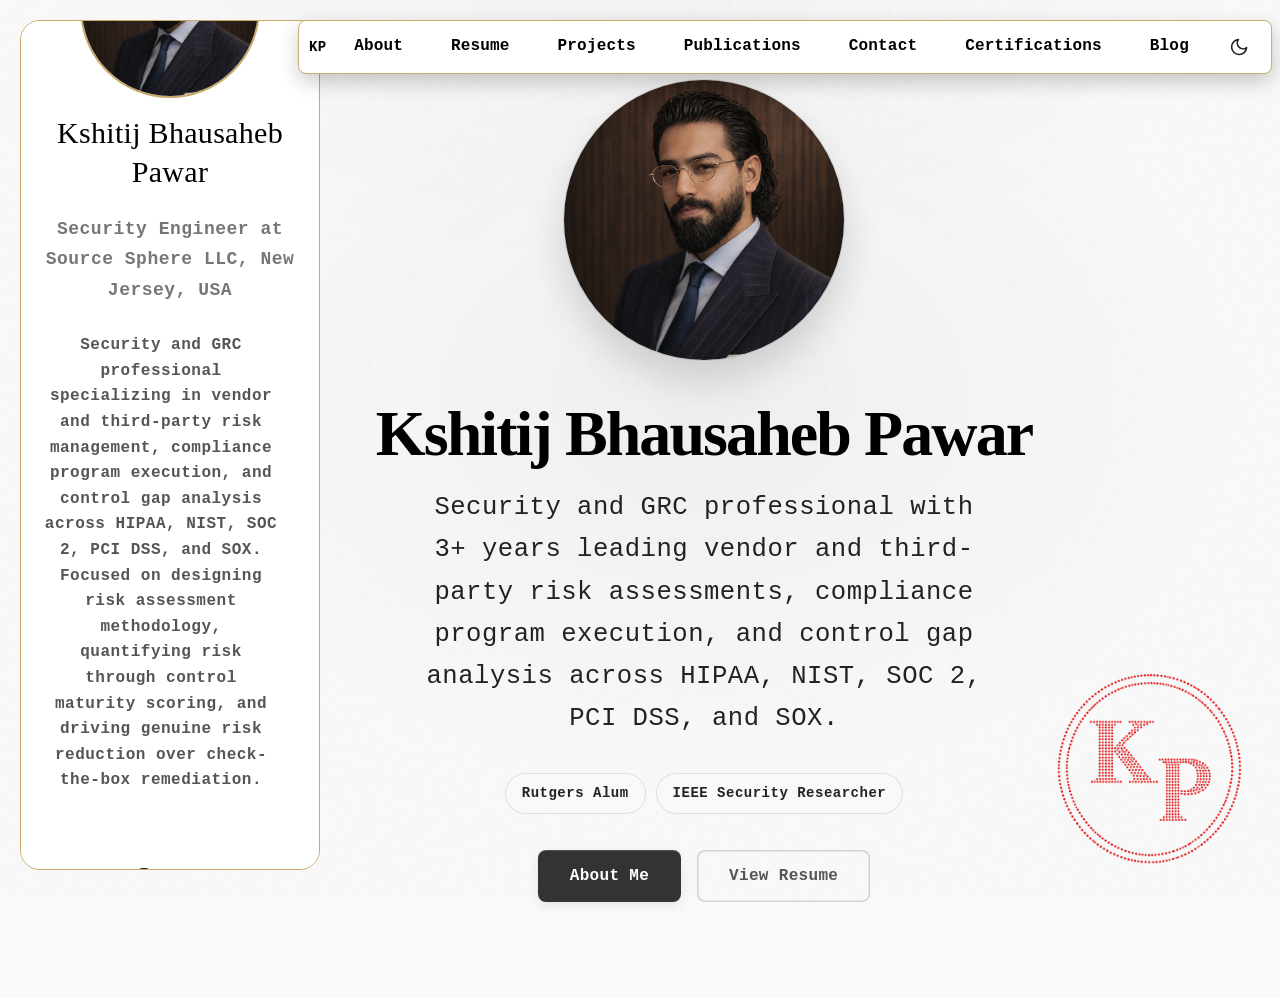
==== commit 335aed69: "Deploy bab6f36867fe517623395503c1459b690a1a724b Kshitijpwr04/portfolio-source@bab6f36867fe5176233955" ====
--- a/index.html
+++ b/index.html
@@ -1 +1 @@
-<!DOCTYPE html><html lang="en" class="inter_c15e96cb-module__0bjUvq__variable playfair_display_fed1534a-module__F9WnGq__variable jetbrains_mono_6104e6b7-module__s6uLTa__variable"><head><meta charSet="utf-8"/><meta name="viewport" content="width=device-width, initial-scale=1"/><link rel="preload" href="/_next/static/media/2a65768255d6b625-s.p.14by5b4al-y~f.woff2" as="font" crossorigin="" type="font/woff2"/><link rel="preload" href="/_next/static/media/70bc3e132a0a741e-s.p.1409xf.ylxg8g.woff2" as="font" crossorigin="" type="font/woff2"/><link rel="preload" href="/_next/static/media/83afe278b6a6bb3c-s.p.0q-301v4kxxnr.woff2" as="font" crossorigin="" type="font/woff2"/><link rel="preload" href="/images/me.jpg" as="image"/><link rel="preload" as="image" href="/icons/googlescholar.svg"/><link rel="stylesheet" href="/_next/static/chunks/0jflmhk03zsct.css" data-precedence="next"/><link rel="preload" as="script" fetchPriority="low" href="/_next/static/chunks/0x5kalbn40_44.js"/><script src="/_next/static/chunks/0gqduj5elq6n_.js" async=""></script><script src="/_next/static/chunks/08t2o562nea-s.js" async=""></script><script src="/_next/static/chunks/10qgypdaejbkt.js" async=""></script><script src="/_next/static/chunks/turbopack-0_em3j_v.0pjp.js" async=""></script><script src="/_next/static/chunks/0t16ba0kqttca.js" async=""></script><script src="/_next/static/chunks/0s25wp92bhuv~.js" async=""></script><script src="/_next/static/chunks/0-awm9o8n--vr.js" async=""></script><meta name="next-size-adjust" content=""/><title>Kshitij Bhausaheb Pawar</title><meta name="description" content="Security Engineer"/><meta name="author" content="Kshitij Bhausaheb Pawar"/><meta name="keywords" content="Kshitij Bhausaheb Pawar,Security Engineer,IAM,cloud security,Zero Trust,DevSecOps"/><meta name="creator" content="Kshitij Bhausaheb Pawar"/><meta name="robots" content="index, follow"/><meta name="googlebot" content="index, follow, max-video-preview:-1, max-image-preview:large, max-snippet:-1"/><meta property="og:title" content="Kshitij Bhausaheb Pawar"/><meta property="og:description" content="Security Engineer"/><meta property="og:url" content="https://kshitijpwr04.github.io/"/><meta property="og:site_name" content="Kshitij Bhausaheb Pawar"/><meta property="og:locale" content="en_US"/><meta property="og:image" content="https://kshitijpwr04.github.io/images/me.jpg"/><meta property="og:image:width" content="1200"/><meta property="og:image:height" content="630"/><meta property="og:image:alt" content="Kshitij Bhausaheb Pawar"/><meta property="og:type" content="website"/><meta name="twitter:card" content="summary_large_image"/><meta name="twitter:title" content="Kshitij Bhausaheb Pawar"/><meta name="twitter:description" content="Security Engineer"/><meta name="twitter:image" content="https://kshitijpwr04.github.io/images/me.jpg"/><link rel="icon" href="/favicon.ico?favicon.022useww-_sz0.ico" sizes="48x48" type="image/x-icon"/><script>(self.__next_s=self.__next_s||[]).push([0,{"children":"(function(){try{var t=window.localStorage.getItem('theme');if(t==='dark'||t==='light'){document.documentElement.setAttribute('data-theme',t)}else if(window.matchMedia('(prefers-color-scheme:dark)').matches){document.documentElement.setAttribute('data-theme','dark')}else{document.documentElement.setAttribute('data-theme','light')}}catch(e){}})();","id":"theme-init"}])</script><script src="/_next/static/chunks/03~yq9q893hmn.js" noModule=""></script></head><body style="font-family:&#x27;Courier New&#x27;, Courier, monospace;font-weight:600;letter-spacing:0.5px;line-height:1.7"><div hidden=""><!--$--><!--/$--></div><div class="site-wrapper"><header class="site-header" style="position:fixed;top:20px;left:calc(50% + 145px);right:auto;transform:translateX(-50%);height:auto;justify-content:center;display:inline-flex;flex-direction:row;width:fit-content;max-width:90vw;align-items:center;gap:10px;padding:4px 10px;border-radius:8px;background:#fff;border:1px solid #c9a96a;color:#000;box-shadow:0 8px 20px rgba(0,0,0,0.2);z-index:1000;line-height:1.2"><a class="site-logo" style="color:#000" href="/"><span class="logo-text" style="font-size:14px">KP</span></a><nav class="nav-links" style="display:inline-flex;gap:12px;width:auto"><a class="nav-link " style="color:#000;font-size:inherit;writing-mode:horizontal-tb;transform:none" href="/about/">About</a><a class="nav-link " style="color:#000;font-size:inherit;writing-mode:horizontal-tb;transform:none" href="/resume/">Resume</a><a class="nav-link " style="color:#000;font-size:inherit;writing-mode:horizontal-tb;transform:none" href="/writing/">Projects</a><a class="nav-link " style="color:#000;font-size:inherit;writing-mode:horizontal-tb;transform:none" href="/stats/">Publications</a><a class="nav-link " style="color:#000;font-size:inherit;writing-mode:horizontal-tb;transform:none" href="/contact/">Contact</a><a class="nav-link " style="color:#000;font-size:inherit;writing-mode:horizontal-tb;transform:none" href="/projects/">Certifications</a><a class="nav-link " style="color:#000;font-size:inherit;writing-mode:horizontal-tb;transform:none" href="/blog/">Blog</a></nav><div class="theme-toggle-placeholder"></div><div class="hamburger-container"><nav class="main" id="hamburger-nav"><ul><li class="menu"><button type="button" class="hamburger-button" aria-label="Open navigation menu" aria-expanded="false" aria-controls="mobile-nav-menu"><span class="hamburger-icon"><span></span><span></span><span></span></span></button></li></ul></nav></div></header><div class="site-content"><div class="page-container" style="display:flex;flex-direction:column;width:100%"><main class="page-main" style="width:100%;max-width:min(1200px, 100%);margin-left:auto;margin-right:auto;padding:0 16px;box-sizing:border-box"><script type="application/ld+json">{"@context":"https://schema.org","@type":"Person","name":"Kshitij Bhausaheb Pawar","url":"https://kshitijpwr04.github.io","image":"https://kshitijpwr04.github.io/images/me.jpg","jobTitle":"Security Engineer","sameAs":["https://www.linkedin.com/in/kshitijpawar04/","https://github.com/Kshitijpwr04","https://scholar.google.com/citations?user=HvHqir4AAAAJ&hl=en&authuser=1"],"worksFor":{"@type":"Organization","name":"Source Sphere LLC, New Jersey, USA","url":""},"alumniOf":[{"@type":"CollegeOrUniversity","name":"Rutgers University, New Brunswick, NJ"},{"@type":"CollegeOrUniversity","name":"SRM Institute of Science and Technology, India"}]}</script><section class="hero" style="padding-top:0px"><div class="hero-content" style="display:flex;flex-direction:column;align-items:center;text-align:center"><div class="hero-avatar" style="width:clamp(180px, 40vw, 280px);height:clamp(180px, 40vw, 280px)"><span class="theme-portrait "><img src="/images/me.jpg" alt="Kshitij Bhausaheb Pawar" width="250" height="250" loading="eager" decoding="async"/></span></div><h1 class="hero-title" style="font-size:clamp(28px, 6vw, 48px)"><span class="hero-name">Kshitij Bhausaheb Pawar</span></h1><p class="hero-tagline">Security Engineer working with Azure, AWS &amp; GCP, Expert in Identity and Access Mangament, SIEM and DevSecOps and AI Security.</p><div class="hero-chips"><span class="hero-chip">Rutgers Alum</span><span class="hero-chip">IEEE Security Researcher</span></div><div class="hero-cta"><a class="button button-primary" href="/about/">About Me</a><a class="button button-secondary" href="/resume/">View Resume</a></div></div><div class="hero-bg" aria-hidden="true"><div class="hero-gradient"></div></div></section></main><div class="sidebar-container" style="display:block;position:fixed;left:20px;top:20px;width:300px;max-width:90vw;height:calc(100vh - 50px);overflow-y:auto;background:var(--color-bg);border:1px solid #c9a96a;padding:40px 20px;border-radius:20px;text-align:center"><div style="display:flex;flex-direction:column;align-items:center;justify-content:center;height:100%"><div style="margin-bottom:40px"><div style="width:180px;height:180px;border-radius:50%;overflow:hidden;margin:0 auto;border:2px solid #c9a96a"><span class="theme-portrait "><img src="/images/me.jpg" alt="Kshitij Bhausaheb Pawar" width="180" height="180" loading="lazy" decoding="async"/></span></div><h2 style="margin-top:15px;color:var(--color-fg-bold);font-family:&#x27;Times New Roman&#x27;, Times, serif;font-weight:400;text-align:center;font-size:30px">Kshitij Bhausaheb Pawar</h2><p style="opacity:0.8;color:var(--color-fg-light);text-align:center;font-size:18px">Security Engineer at Source Sphere LLC, New Jersey, USA</p><p style="margin-top:12px;font-size:16px;line-height:1.6;color:var(--color-fg-light);max-width:240px;text-align:center">Cybersecurity engineer specializing in cloud security and IAM across Azure, AWS, and GCP. Focused on building secure, scalable architectures and automating threat detection. Passionate about Zero Trust, DevSecOps, and modern security engineering.</p></div><div><h4 style="margin-bottom:10px;color:var(--color-fg-bold);font-family:&#x27;Times New Roman&#x27;, Times, serif;font-weight:400;text-align:center;font-size:20px">Connect</h4><ul class="icons"><li><a href="https://www.linkedin.com/in/kshitijpawar04/" aria-label="LinkedIn (opens in new tab)" target="_blank" rel="noopener noreferrer"><svg data-prefix="fab" data-icon="linkedin-in" class="svg-inline--fa fa-linkedin-in size-5" role="img" viewBox="0 0 448 512" aria-hidden="true"><path fill="currentColor" d="M100.3 448l-92.9 0 0-299.1 92.9 0 0 299.1zM53.8 108.1C24.1 108.1 0 83.5 0 53.8 0 39.5 5.7 25.9 15.8 15.8s23.8-15.8 38-15.8 27.9 5.7 38 15.8 15.8 23.8 15.8 38c0 29.7-24.1 54.3-53.8 54.3zM447.9 448l-92.7 0 0-145.6c0-34.7-.7-79.2-48.3-79.2-48.3 0-55.7 37.7-55.7 76.7l0 148.1-92.8 0 0-299.1 89.1 0 0 40.8 1.3 0c12.4-23.5 42.7-48.3 87.9-48.3 94 0 111.3 61.9 111.3 142.3l0 164.3-.1 0z"></path></svg></a></li><li><a href="https://github.com/Kshitijpwr04" aria-label="Github (opens in new tab)" target="_blank" rel="noopener noreferrer"><svg data-prefix="fab" data-icon="github" class="svg-inline--fa fa-github size-5" role="img" viewBox="0 0 512 512" aria-hidden="true"><path fill="currentColor" d="M173.9 397.4c0 2-2.3 3.6-5.2 3.6-3.3 .3-5.6-1.3-5.6-3.6 0-2 2.3-3.6 5.2-3.6 3-.3 5.6 1.3 5.6 3.6zm-31.1-4.5c-.7 2 1.3 4.3 4.3 4.9 2.6 1 5.6 0 6.2-2s-1.3-4.3-4.3-5.2c-2.6-.7-5.5 .3-6.2 2.3zm44.2-1.7c-2.9 .7-4.9 2.6-4.6 4.9 .3 2 2.9 3.3 5.9 2.6 2.9-.7 4.9-2.6 4.6-4.6-.3-1.9-3-3.2-5.9-2.9zM252.8 8c-138.7 0-244.8 105.3-244.8 244 0 110.9 69.8 205.8 169.5 239.2 12.8 2.3 17.3-5.6 17.3-12.1 0-6.2-.3-40.4-.3-61.4 0 0-70 15-84.7-29.8 0 0-11.4-29.1-27.8-36.6 0 0-22.9-15.7 1.6-15.4 0 0 24.9 2 38.6 25.8 21.9 38.6 58.6 27.5 72.9 20.9 2.3-16 8.8-27.1 16-33.7-55.9-6.2-112.3-14.3-112.3-110.5 0-27.5 7.6-41.3 23.6-58.9-2.6-6.5-11.1-33.3 2.6-67.9 20.9-6.5 69 27 69 27 20-5.6 41.5-8.5 62.8-8.5s42.8 2.9 62.8 8.5c0 0 48.1-33.6 69-27 13.7 34.7 5.2 61.4 2.6 67.9 16 17.7 25.8 31.5 25.8 58.9 0 96.5-58.9 104.2-114.8 110.5 9.2 7.9 17 22.9 17 46.4 0 33.7-.3 75.4-.3 83.6 0 6.5 4.6 14.4 17.3 12.1 100-33.2 167.8-128.1 167.8-239 0-138.7-112.5-244-251.2-244zM105.2 352.9c-1.3 1-1 3.3 .7 5.2 1.6 1.6 3.9 2.3 5.2 1 1.3-1 1-3.3-.7-5.2-1.6-1.6-3.9-2.3-5.2-1zm-10.8-8.1c-.7 1.3 .3 2.9 2.3 3.9 1.6 1 3.6 .7 4.3-.7 .7-1.3-.3-2.9-2.3-3.9-2-.6-3.6-.3-4.3 .7zm32.4 35.6c-1.6 1.3-1 4.3 1.3 6.2 2.3 2.3 5.2 2.6 6.5 1 1.3-1.3 .7-4.3-1.3-6.2-2.2-2.3-5.2-2.6-6.5-1zm-11.4-14.7c-1.6 1-1.6 3.6 0 5.9s4.3 3.3 5.6 2.3c1.6-1.3 1.6-3.9 0-6.2-1.4-2.3-4-3.3-5.6-2z"></path></svg></a></li><li><a href="https://scholar.google.com/citations?user=HvHqir4AAAAJ&amp;hl=en&amp;authuser=1" aria-label="Google Scholar (opens in new tab)" target="_blank" rel="noopener noreferrer"><img src="/icons/googlescholar.svg" alt="Google Scholar" class="size-5" style="filter:grayscale(100%) opacity(0.7)"/></a></li></ul></div></div></div></div><!--$--><!--/$--></div></div><script src="/_next/static/chunks/0x5kalbn40_44.js" id="_R_" async=""></script><script>(self.__next_f=self.__next_f||[]).push([0])</script><script>self.__next_f.push([1,"1:\"$Sreact.fragment\"\n2:I[79520,[\"/_next/static/chunks/0t16ba0kqttca.js\",\"/_next/static/chunks/0s25wp92bhuv~.js\"],\"\"]\n3:I[68361,[\"/_next/static/chunks/0t16ba0kqttca.js\",\"/_next/static/chunks/0s25wp92bhuv~.js\"],\"default\"]\n4:I[63665,[\"/_next/static/chunks/0t16ba0kqttca.js\",\"/_next/static/chunks/0s25wp92bhuv~.js\"],\"default\"]\n5:I[39756,[\"/_next/static/chunks/0t16ba0kqttca.js\",\"/_next/static/chunks/0s25wp92bhuv~.js\"],\"default\"]\n6:I[37457,[\"/_next/static/chunks/0t16ba0kqttca.js\",\"/_next/static/chunks/0s25wp92bhuv~.js\"],\"default\"]\n7:I[22016,[\"/_next/static/chunks/0t16ba0kqttca.js\",\"/_next/static/chunks/0s25wp92bhuv~.js\",\"/_next/static/chunks/0-awm9o8n--vr.js\"],\"\"]\nf:I[68027,[\"/_next/static/chunks/0t16ba0kqttca.js\",\"/_next/static/chunks/0s25wp92bhuv~.js\"],\"default\",1]\n:HL[\"/_next/static/chunks/0jflmhk03zsct.css\",\"style\"]\n:HL[\"/_next/static/media/2a65768255d6b625-s.p.14by5b4al-y~f.woff2\",\"font\",{\"crossOrigin\":\"\",\"type\":\"font/woff2\"}]\n:HL[\"/_next/static/media/70bc3e132a0a741e-s.p.1409xf.ylxg8g.woff2\",\"font\",{\"crossOrigin\":\"\",\"type\":\"font/woff2\"}]\n:HL[\"/_next/static/media/83afe278b6a6bb3c-s.p.0q-301v4kxxnr.woff2\",\"font\",{\"crossOrigin\":\"\",\"type\":\"font/woff2\"}]\n:HL[\"/images/me.jpg\",\"image\"]\n"])</script><script>self.__next_f.push([1,"0:{\"P\":null,\"c\":[\"\",\"\"],\"q\":\"\",\"i\":false,\"f\":[[[\"\",{\"children\":[\"__PAGE__\",{}]},\"$undefined\",\"$undefined\",16],[[\"$\",\"$1\",\"c\",{\"children\":[[[\"$\",\"link\",\"0\",{\"rel\":\"stylesheet\",\"href\":\"/_next/static/chunks/0jflmhk03zsct.css\",\"precedence\":\"next\",\"crossOrigin\":\"$undefined\",\"nonce\":\"$undefined\"}],[\"$\",\"script\",\"script-0\",{\"src\":\"/_next/static/chunks/0t16ba0kqttca.js\",\"async\":true,\"nonce\":\"$undefined\"}],[\"$\",\"script\",\"script-1\",{\"src\":\"/_next/static/chunks/0s25wp92bhuv~.js\",\"async\":true,\"nonce\":\"$undefined\"}]],[\"$\",\"html\",null,{\"lang\":\"en\",\"className\":\"inter_c15e96cb-module__0bjUvq__variable playfair_display_fed1534a-module__F9WnGq__variable jetbrains_mono_6104e6b7-module__s6uLTa__variable\",\"suppressHydrationWarning\":true,\"children\":[[\"$\",\"head\",null,{\"children\":[\"$\",\"$L2\",null,{\"id\":\"theme-init\",\"strategy\":\"beforeInteractive\",\"children\":\"(function(){try{var t=window.localStorage.getItem('theme');if(t==='dark'||t==='light'){document.documentElement.setAttribute('data-theme',t)}else if(window.matchMedia('(prefers-color-scheme:dark)').matches){document.documentElement.setAttribute('data-theme','dark')}else{document.documentElement.setAttribute('data-theme','light')}}catch(e){}})();\"}]}],[\"$\",\"body\",null,{\"style\":{\"fontFamily\":\"'Courier New', Courier, monospace\",\"fontWeight\":600,\"letterSpacing\":\"0.5px\",\"lineHeight\":\"1.7\"},\"children\":[[\"$\",\"$L3\",null,{}],[\"$\",\"div\",null,{\"className\":\"site-wrapper\",\"children\":[[\"$\",\"$L4\",null,{}],[\"$\",\"div\",null,{\"className\":\"site-content\",\"children\":[\"$\",\"$L5\",null,{\"parallelRouterKey\":\"children\",\"error\":\"$undefined\",\"errorStyles\":\"$undefined\",\"errorScripts\":\"$undefined\",\"template\":[\"$\",\"$L6\",null,{}],\"templateStyles\":\"$undefined\",\"templateScripts\":\"$undefined\",\"notFound\":[[\"$\",\"main\",null,{\"className\":\"not-found-page\",\"children\":[\"$\",\"div\",null,{\"className\":\"not-found-content\",\"children\":[[\"$\",\"span\",null,{\"className\":\"not-found-code\",\"children\":\"404\"}],[\"$\",\"h1\",null,{\"className\":\"not-found-title\",\"children\":\"Page Not Found\"}],[\"$\",\"p\",null,{\"className\":\"not-found-message\",\"children\":\"The page you're looking for doesn't exist or has been moved.\"}],[\"$\",\"div\",null,{\"className\":\"not-found-actions\",\"children\":[[\"$\",\"$L7\",null,{\"href\":\"/\",\"className\":\"not-found-button\",\"children\":\"Go Home\"}],[\"$\",\"$L7\",null,{\"href\":\"/contact\",\"className\":\"not-found-link\",\"children\":\"Contact Me\"}]]}]]}]}],[]],\"forbidden\":\"$undefined\",\"unauthorized\":\"$undefined\"}]}]]}],null]}]]}]]}],{\"children\":[[\"$\",\"$1\",\"c\",{\"children\":[[\"$\",\"div\",null,{\"className\":\"page-container\",\"style\":{\"display\":\"flex\",\"flexDirection\":\"column\",\"width\":\"100%\"},\"children\":[[\"$\",\"main\",null,{\"className\":\"page-main\",\"style\":{\"width\":\"100%\",\"maxWidth\":\"min(1200px, 100%)\",\"marginLeft\":\"auto\",\"marginRight\":\"auto\",\"padding\":\"0 16px\",\"boxSizing\":\"border-box\"},\"children\":[[\"$\",\"script\",null,{\"type\":\"application/ld+json\",\"dangerouslySetInnerHTML\":{\"__html\":\"{\\\"@context\\\":\\\"https://schema.org\\\",\\\"@type\\\":\\\"Person\\\",\\\"name\\\":\\\"Kshitij Bhausaheb Pawar\\\",\\\"url\\\":\\\"https://kshitijpwr04.github.io\\\",\\\"image\\\":\\\"https://kshitijpwr04.github.io/images/me.jpg\\\",\\\"jobTitle\\\":\\\"Security Engineer\\\",\\\"sameAs\\\":[\\\"https://www.linkedin.com/in/kshitijpawar04/\\\",\\\"https://github.com/Kshitijpwr04\\\",\\\"https://scholar.google.com/citations?user=HvHqir4AAAAJ\u0026hl=en\u0026authuser=1\\\"],\\\"worksFor\\\":{\\\"@type\\\":\\\"Organization\\\",\\\"name\\\":\\\"Source Sphere LLC, New Jersey, USA\\\",\\\"url\\\":\\\"\\\"},\\\"alumniOf\\\":[{\\\"@type\\\":\\\"CollegeOrUniversity\\\",\\\"name\\\":\\\"Rutgers University, New Brunswick, NJ\\\"},{\\\"@type\\\":\\\"CollegeOrUniversity\\\",\\\"name\\\":\\\"SRM Institute of Science and Technology, India\\\"}]}\"}}],[\"$\",\"section\",null,{\"className\":\"hero\",\"style\":{\"paddingTop\":\"0px\"},\"children\":[[\"$\",\"div\",null,{\"className\":\"hero-content\",\"style\":{\"display\":\"flex\",\"flexDirection\":\"column\",\"alignItems\":\"center\",\"textAlign\":\"center\"},\"children\":[[\"$\",\"div\",null,{\"className\":\"hero-avatar\",\"style\":{\"width\":\"clamp(180px, 40vw, 280px)\",\"height\":\"clamp(180px, 40vw, 280px)\"},\"children\":[\"$\",\"span\",null,{\"className\":\"theme-portrait \",\"children\":[\"$\",\"img\",null,{\"src\":\"/images/me.jpg\",\"alt\":\"Kshitij Bhausaheb Pawar\",\"width\":250,\"height\":250,\"loading\":\"eager\",\"decoding\":\"async\"}]}]}],[\"$\",\"h1\",null,{\"className\":\"hero-title\",\"style\":{\"fontSize\":\"clamp(28px, 6vw, 48px)\"},\"children\":[\"$\",\"span\",null,{\"className\":\"hero-name\",\"children\":\"Kshitij Bhausaheb Pawar\"}]}],[\"$\",\"p\",null,{\"className\":\"hero-tagline\",\"children\":\"Security Engineer working with Azure, AWS \u0026 GCP, Expert in Identity and Access Mangament, SIEM and DevSecOps and AI Security.\"}],\"$L8\",\"$L9\"]}],\"$La\"]}]]}],\"$Lb\"]}],[\"$Lc\"],\"$Ld\"]}],{},null,false,null]},null,false,null],\"$Le\",false]],\"m\":\"$undefined\",\"G\":[\"$f\",[\"$L10\"]],\"S\":true,\"h\":null,\"s\":\"$undefined\",\"l\":\"$undefined\",\"p\":\"$undefined\",\"d\":\"$undefined\",\"b\":\"-hT08RbKL6hhgs3nf_742\"}\n"])</script><script>self.__next_f.push([1,"11:I[61818,[\"/_next/static/chunks/0t16ba0kqttca.js\",\"/_next/static/chunks/0s25wp92bhuv~.js\",\"/_next/static/chunks/0-awm9o8n--vr.js\"],\"default\"]\n12:I[97367,[\"/_next/static/chunks/0t16ba0kqttca.js\",\"/_next/static/chunks/0s25wp92bhuv~.js\"],\"OutletBoundary\"]\n13:\"$Sreact.suspense\"\n15:I[97367,[\"/_next/static/chunks/0t16ba0kqttca.js\",\"/_next/static/chunks/0s25wp92bhuv~.js\"],\"ViewportBoundary\"]\n17:I[97367,[\"/_next/static/chunks/0t16ba0kqttca.js\",\"/_next/static/chunks/0s25wp92bhuv~.js\"],\"MetadataBoundary\"]\n8:[\"$\",\"div\",null,{\"className\":\"hero-chips\",\"children\":[[\"$\",\"span\",null,{\"className\":\"hero-chip\",\"children\":\"Rutgers Alum\"}],[\"$\",\"span\",null,{\"className\":\"hero-chip\",\"children\":\"IEEE Security Researcher\"}]]}]\n9:[\"$\",\"div\",null,{\"className\":\"hero-cta\",\"children\":[[\"$\",\"$L7\",null,{\"href\":\"/about\",\"className\":\"button button-primary\",\"children\":\"About Me\"}],[\"$\",\"$L7\",null,{\"href\":\"/resume\",\"className\":\"button button-secondary\",\"children\":\"View Resume\"}]]}]\na:[\"$\",\"div\",null,{\"className\":\"hero-bg\",\"aria-hidden\":\"true\",\"children\":[\"$\",\"div\",null,{\"className\":\"hero-gradient\"}]}]\nb:[\"$\",\"$L11\",null,{}]\nc:[\"$\",\"script\",\"script-0\",{\"src\":\"/_next/static/chunks/0-awm9o8n--vr.js\",\"async\":true,\"nonce\":\"$undefined\"}]\nd:[\"$\",\"$L12\",null,{\"children\":[\"$\",\"$13\",null,{\"name\":\"Next.MetadataOutlet\",\"children\":\"$@14\"}]}]\ne:[\"$\",\"$1\",\"h\",{\"children\":[null,[\"$\",\"$L15\",null,{\"children\":\"$L16\"}],[\"$\",\"div\",null,{\"hidden\":true,\"children\":[\"$\",\"$L17\",null,{\"children\":[\"$\",\"$13\",null,{\"name\":\"Next.Metadata\",\"children\":\"$L18\"}]}]}],[\"$\",\"meta\",null,{\"name\":\"next-size-adjust\",\"content\":\"\"}]]}]\n10:[\"$\",\"link\",\"0\",{\"rel\":\"stylesheet\",\"href\":\"/_next/static/chunks/0jflmhk03zsct.css\",\"precedence\":\"next\",\"crossOrigin\":\"$undefined\",\"nonce\":\"$undefined\"}]\n"])</script><script>self.__next_f.push([1,"16:[[\"$\",\"meta\",\"0\",{\"charSet\":\"utf-8\"}],[\"$\",\"meta\",\"1\",{\"name\":\"viewport\",\"content\":\"width=device-width, initial-scale=1\"}]]\n"])</script><script>self.__next_f.push([1,"19:I[27201,[\"/_next/static/chunks/0t16ba0kqttca.js\",\"/_next/static/chunks/0s25wp92bhuv~.js\"],\"IconMark\"]\n14:null\n"])</script><script>self.__next_f.push([1,"18:[[\"$\",\"title\",\"0\",{\"children\":\"Kshitij Bhausaheb Pawar\"}],[\"$\",\"meta\",\"1\",{\"name\":\"description\",\"content\":\"Security Engineer\"}],[\"$\",\"meta\",\"2\",{\"name\":\"author\",\"content\":\"Kshitij Bhausaheb Pawar\"}],[\"$\",\"meta\",\"3\",{\"name\":\"keywords\",\"content\":\"Kshitij Bhausaheb Pawar,Security Engineer,IAM,cloud security,Zero Trust,DevSecOps\"}],[\"$\",\"meta\",\"4\",{\"name\":\"creator\",\"content\":\"Kshitij Bhausaheb Pawar\"}],[\"$\",\"meta\",\"5\",{\"name\":\"robots\",\"content\":\"index, follow\"}],[\"$\",\"meta\",\"6\",{\"name\":\"googlebot\",\"content\":\"index, follow, max-video-preview:-1, max-image-preview:large, max-snippet:-1\"}],[\"$\",\"meta\",\"7\",{\"property\":\"og:title\",\"content\":\"Kshitij Bhausaheb Pawar\"}],[\"$\",\"meta\",\"8\",{\"property\":\"og:description\",\"content\":\"Security Engineer\"}],[\"$\",\"meta\",\"9\",{\"property\":\"og:url\",\"content\":\"https://kshitijpwr04.github.io/\"}],[\"$\",\"meta\",\"10\",{\"property\":\"og:site_name\",\"content\":\"Kshitij Bhausaheb Pawar\"}],[\"$\",\"meta\",\"11\",{\"property\":\"og:locale\",\"content\":\"en_US\"}],[\"$\",\"meta\",\"12\",{\"property\":\"og:image\",\"content\":\"https://kshitijpwr04.github.io/images/me.jpg\"}],[\"$\",\"meta\",\"13\",{\"property\":\"og:image:width\",\"content\":\"1200\"}],[\"$\",\"meta\",\"14\",{\"property\":\"og:image:height\",\"content\":\"630\"}],[\"$\",\"meta\",\"15\",{\"property\":\"og:image:alt\",\"content\":\"Kshitij Bhausaheb Pawar\"}],[\"$\",\"meta\",\"16\",{\"property\":\"og:type\",\"content\":\"website\"}],[\"$\",\"meta\",\"17\",{\"name\":\"twitter:card\",\"content\":\"summary_large_image\"}],[\"$\",\"meta\",\"18\",{\"name\":\"twitter:title\",\"content\":\"Kshitij Bhausaheb Pawar\"}],[\"$\",\"meta\",\"19\",{\"name\":\"twitter:description\",\"content\":\"Security Engineer\"}],[\"$\",\"meta\",\"20\",{\"name\":\"twitter:image\",\"content\":\"https://kshitijpwr04.github.io/images/me.jpg\"}],[\"$\",\"link\",\"21\",{\"rel\":\"icon\",\"href\":\"/favicon.ico?favicon.022useww-_sz0.ico\",\"sizes\":\"48x48\",\"type\":\"image/x-icon\"}],[\"$\",\"$L19\",\"22\",{}]]\n"])</script></body></html>+<!DOCTYPE html><html lang="en" class="inter_c15e96cb-module__0bjUvq__variable playfair_display_fed1534a-module__F9WnGq__variable jetbrains_mono_6104e6b7-module__s6uLTa__variable"><head><meta charSet="utf-8"/><meta name="viewport" content="width=device-width, initial-scale=1"/><link rel="preload" href="/_next/static/media/2a65768255d6b625-s.p.14by5b4al-y~f.woff2" as="font" crossorigin="" type="font/woff2"/><link rel="preload" href="/_next/static/media/70bc3e132a0a741e-s.p.1409xf.ylxg8g.woff2" as="font" crossorigin="" type="font/woff2"/><link rel="preload" href="/_next/static/media/83afe278b6a6bb3c-s.p.0q-301v4kxxnr.woff2" as="font" crossorigin="" type="font/woff2"/><link rel="preload" href="/images/me.jpg" as="image"/><link rel="preload" as="image" href="/icons/googlescholar.svg"/><link rel="stylesheet" href="/_next/static/chunks/0jflmhk03zsct.css" data-precedence="next"/><link rel="preload" as="script" fetchPriority="low" href="/_next/static/chunks/0x5kalbn40_44.js"/><script src="/_next/static/chunks/0gqduj5elq6n_.js" async=""></script><script src="/_next/static/chunks/08t2o562nea-s.js" async=""></script><script src="/_next/static/chunks/10qgypdaejbkt.js" async=""></script><script src="/_next/static/chunks/turbopack-0_em3j_v.0pjp.js" async=""></script><script src="/_next/static/chunks/0t16ba0kqttca.js" async=""></script><script src="/_next/static/chunks/0s25wp92bhuv~.js" async=""></script><script src="/_next/static/chunks/0kdvr94smusp~.js" async=""></script><meta name="next-size-adjust" content=""/><title>Kshitij Bhausaheb Pawar</title><meta name="description" content="Security Engineer"/><meta name="author" content="Kshitij Bhausaheb Pawar"/><meta name="keywords" content="Kshitij Bhausaheb Pawar,Security Engineer,IAM,cloud security,Zero Trust,DevSecOps"/><meta name="creator" content="Kshitij Bhausaheb Pawar"/><meta name="robots" content="index, follow"/><meta name="googlebot" content="index, follow, max-video-preview:-1, max-image-preview:large, max-snippet:-1"/><meta property="og:title" content="Kshitij Bhausaheb Pawar"/><meta property="og:description" content="Security Engineer"/><meta property="og:url" content="https://kshitijpwr04.github.io/"/><meta property="og:site_name" content="Kshitij Bhausaheb Pawar"/><meta property="og:locale" content="en_US"/><meta property="og:image" content="https://kshitijpwr04.github.io/images/me.jpg"/><meta property="og:image:width" content="1200"/><meta property="og:image:height" content="630"/><meta property="og:image:alt" content="Kshitij Bhausaheb Pawar"/><meta property="og:type" content="website"/><meta name="twitter:card" content="summary_large_image"/><meta name="twitter:title" content="Kshitij Bhausaheb Pawar"/><meta name="twitter:description" content="Security Engineer"/><meta name="twitter:image" content="https://kshitijpwr04.github.io/images/me.jpg"/><link rel="icon" href="/favicon.ico?favicon.022useww-_sz0.ico" sizes="48x48" type="image/x-icon"/><script>(self.__next_s=self.__next_s||[]).push([0,{"children":"(function(){try{var t=window.localStorage.getItem('theme');if(t==='dark'||t==='light'){document.documentElement.setAttribute('data-theme',t)}else if(window.matchMedia('(prefers-color-scheme:dark)').matches){document.documentElement.setAttribute('data-theme','dark')}else{document.documentElement.setAttribute('data-theme','light')}}catch(e){}})();","id":"theme-init"}])</script><script src="/_next/static/chunks/03~yq9q893hmn.js" noModule=""></script></head><body style="font-family:&#x27;Courier New&#x27;, Courier, monospace;font-weight:600;letter-spacing:0.5px;line-height:1.7"><div hidden=""><!--$--><!--/$--></div><div class="site-wrapper"><header class="site-header" style="position:fixed;top:20px;left:calc(50% + 145px);right:auto;transform:translateX(-50%);height:auto;justify-content:center;display:inline-flex;flex-direction:row;width:fit-content;max-width:90vw;align-items:center;gap:10px;padding:4px 10px;border-radius:8px;background:#fff;border:1px solid #c9a96a;color:#000;box-shadow:0 8px 20px rgba(0,0,0,0.2);z-index:1000;line-height:1.2"><a class="site-logo" style="color:#000" href="/"><span class="logo-text" style="font-size:14px">KP</span></a><nav class="nav-links" style="display:inline-flex;gap:12px;width:auto"><a class="nav-link " style="color:#000;font-size:inherit;writing-mode:horizontal-tb;transform:none" href="/about/">About</a><a class="nav-link " style="color:#000;font-size:inherit;writing-mode:horizontal-tb;transform:none" href="/resume/">Resume</a><a class="nav-link " style="color:#000;font-size:inherit;writing-mode:horizontal-tb;transform:none" href="/writing/">Projects</a><a class="nav-link " style="color:#000;font-size:inherit;writing-mode:horizontal-tb;transform:none" href="/stats/">Publications</a><a class="nav-link " style="color:#000;font-size:inherit;writing-mode:horizontal-tb;transform:none" href="/contact/">Contact</a><a class="nav-link " style="color:#000;font-size:inherit;writing-mode:horizontal-tb;transform:none" href="/projects/">Certifications</a><a class="nav-link " style="color:#000;font-size:inherit;writing-mode:horizontal-tb;transform:none" href="/blog/">Blog</a></nav><div class="theme-toggle-placeholder"></div><div class="hamburger-container"><nav class="main" id="hamburger-nav"><ul><li class="menu"><button type="button" class="hamburger-button" aria-label="Open navigation menu" aria-expanded="false" aria-controls="mobile-nav-menu"><span class="hamburger-icon"><span></span><span></span><span></span></span></button></li></ul></nav></div></header><div class="site-content"><div class="page-container" style="display:flex;flex-direction:column;width:100%"><main class="page-main" style="width:100%;max-width:min(1200px, 100%);margin-left:auto;margin-right:auto;padding:0 16px;box-sizing:border-box"><script type="application/ld+json">{"@context":"https://schema.org","@type":"Person","name":"Kshitij Bhausaheb Pawar","url":"https://kshitijpwr04.github.io","image":"https://kshitijpwr04.github.io/images/me.jpg","jobTitle":"Security Engineer","sameAs":["https://www.linkedin.com/in/kshitijpawar04/","https://github.com/Kshitijpwr04","https://scholar.google.com/citations?user=HvHqir4AAAAJ&hl=en&authuser=1"],"worksFor":{"@type":"Organization","name":"Source Sphere LLC, New Jersey, USA","url":""},"alumniOf":[{"@type":"CollegeOrUniversity","name":"Rutgers University, New Brunswick, NJ"},{"@type":"CollegeOrUniversity","name":"SRM Institute of Science and Technology, India"}]}</script><section class="hero" style="padding-top:0px"><div class="hero-content" style="display:flex;flex-direction:column;align-items:center;text-align:center"><div class="hero-avatar" style="width:clamp(180px, 40vw, 280px);height:clamp(180px, 40vw, 280px)"><span class="theme-portrait "><img src="/images/me.jpg" alt="Kshitij Bhausaheb Pawar" width="250" height="250" loading="eager" decoding="async"/></span></div><h1 class="hero-title" style="font-size:clamp(28px, 6vw, 48px)"><span class="hero-name">Kshitij Bhausaheb Pawar</span></h1><p class="hero-tagline">Security and GRC professional with 3+ years leading vendor and third-party risk assessments, compliance program execution, and control gap analysis across HIPAA, NIST, SOC 2, PCI DSS, and SOX.</p><div class="hero-chips"><span class="hero-chip">Rutgers Alum</span><span class="hero-chip">IEEE Security Researcher</span></div><div class="hero-cta"><a class="button button-primary" href="/about/">About Me</a><a class="button button-secondary" href="/resume/">View Resume</a></div></div><div class="hero-bg" aria-hidden="true"><div class="hero-gradient"></div></div></section></main><div class="sidebar-container" style="display:block;position:fixed;left:20px;top:20px;width:300px;max-width:90vw;height:calc(100vh - 50px);overflow-y:auto;background:var(--color-bg);border:1px solid #c9a96a;padding:40px 20px;border-radius:20px;text-align:center"><div style="display:flex;flex-direction:column;align-items:center;justify-content:center;height:100%"><div style="margin-bottom:40px"><div style="width:180px;height:180px;border-radius:50%;overflow:hidden;margin:0 auto;border:2px solid #c9a96a"><span class="theme-portrait "><img src="/images/me.jpg" alt="Kshitij Bhausaheb Pawar" width="180" height="180" loading="lazy" decoding="async"/></span></div><h2 style="margin-top:15px;color:var(--color-fg-bold);font-family:&#x27;Times New Roman&#x27;, Times, serif;font-weight:400;text-align:center;font-size:30px">Kshitij Bhausaheb Pawar</h2><p style="opacity:0.8;color:var(--color-fg-light);text-align:center;font-size:18px">Security Engineer at Source Sphere LLC, New Jersey, USA</p><p style="margin-top:12px;font-size:16px;line-height:1.6;color:var(--color-fg-light);max-width:240px;text-align:center">Security and GRC professional specializing in vendor and third-party risk management, compliance program execution, and control gap analysis across HIPAA, NIST, SOC 2, PCI DSS, and SOX. Focused on designing risk assessment methodology, quantifying risk through control maturity scoring, and driving genuine risk reduction over check-the-box remediation.</p></div><div><h4 style="margin-bottom:10px;color:var(--color-fg-bold);font-family:&#x27;Times New Roman&#x27;, Times, serif;font-weight:400;text-align:center;font-size:20px">Connect</h4><ul class="icons"><li><a href="https://www.linkedin.com/in/kshitijpawar04/" aria-label="LinkedIn (opens in new tab)" target="_blank" rel="noopener noreferrer"><svg data-prefix="fab" data-icon="linkedin-in" class="svg-inline--fa fa-linkedin-in size-5" role="img" viewBox="0 0 448 512" aria-hidden="true"><path fill="currentColor" d="M100.3 448l-92.9 0 0-299.1 92.9 0 0 299.1zM53.8 108.1C24.1 108.1 0 83.5 0 53.8 0 39.5 5.7 25.9 15.8 15.8s23.8-15.8 38-15.8 27.9 5.7 38 15.8 15.8 23.8 15.8 38c0 29.7-24.1 54.3-53.8 54.3zM447.9 448l-92.7 0 0-145.6c0-34.7-.7-79.2-48.3-79.2-48.3 0-55.7 37.7-55.7 76.7l0 148.1-92.8 0 0-299.1 89.1 0 0 40.8 1.3 0c12.4-23.5 42.7-48.3 87.9-48.3 94 0 111.3 61.9 111.3 142.3l0 164.3-.1 0z"></path></svg></a></li><li><a href="https://github.com/Kshitijpwr04" aria-label="Github (opens in new tab)" target="_blank" rel="noopener noreferrer"><svg data-prefix="fab" data-icon="github" class="svg-inline--fa fa-github size-5" role="img" viewBox="0 0 512 512" aria-hidden="true"><path fill="currentColor" d="M173.9 397.4c0 2-2.3 3.6-5.2 3.6-3.3 .3-5.6-1.3-5.6-3.6 0-2 2.3-3.6 5.2-3.6 3-.3 5.6 1.3 5.6 3.6zm-31.1-4.5c-.7 2 1.3 4.3 4.3 4.9 2.6 1 5.6 0 6.2-2s-1.3-4.3-4.3-5.2c-2.6-.7-5.5 .3-6.2 2.3zm44.2-1.7c-2.9 .7-4.9 2.6-4.6 4.9 .3 2 2.9 3.3 5.9 2.6 2.9-.7 4.9-2.6 4.6-4.6-.3-1.9-3-3.2-5.9-2.9zM252.8 8c-138.7 0-244.8 105.3-244.8 244 0 110.9 69.8 205.8 169.5 239.2 12.8 2.3 17.3-5.6 17.3-12.1 0-6.2-.3-40.4-.3-61.4 0 0-70 15-84.7-29.8 0 0-11.4-29.1-27.8-36.6 0 0-22.9-15.7 1.6-15.4 0 0 24.9 2 38.6 25.8 21.9 38.6 58.6 27.5 72.9 20.9 2.3-16 8.8-27.1 16-33.7-55.9-6.2-112.3-14.3-112.3-110.5 0-27.5 7.6-41.3 23.6-58.9-2.6-6.5-11.1-33.3 2.6-67.9 20.9-6.5 69 27 69 27 20-5.6 41.5-8.5 62.8-8.5s42.8 2.9 62.8 8.5c0 0 48.1-33.6 69-27 13.7 34.7 5.2 61.4 2.6 67.9 16 17.7 25.8 31.5 25.8 58.9 0 96.5-58.9 104.2-114.8 110.5 9.2 7.9 17 22.9 17 46.4 0 33.7-.3 75.4-.3 83.6 0 6.5 4.6 14.4 17.3 12.1 100-33.2 167.8-128.1 167.8-239 0-138.7-112.5-244-251.2-244zM105.2 352.9c-1.3 1-1 3.3 .7 5.2 1.6 1.6 3.9 2.3 5.2 1 1.3-1 1-3.3-.7-5.2-1.6-1.6-3.9-2.3-5.2-1zm-10.8-8.1c-.7 1.3 .3 2.9 2.3 3.9 1.6 1 3.6 .7 4.3-.7 .7-1.3-.3-2.9-2.3-3.9-2-.6-3.6-.3-4.3 .7zm32.4 35.6c-1.6 1.3-1 4.3 1.3 6.2 2.3 2.3 5.2 2.6 6.5 1 1.3-1.3 .7-4.3-1.3-6.2-2.2-2.3-5.2-2.6-6.5-1zm-11.4-14.7c-1.6 1-1.6 3.6 0 5.9s4.3 3.3 5.6 2.3c1.6-1.3 1.6-3.9 0-6.2-1.4-2.3-4-3.3-5.6-2z"></path></svg></a></li><li><a href="https://scholar.google.com/citations?user=HvHqir4AAAAJ&amp;hl=en&amp;authuser=1" aria-label="Google Scholar (opens in new tab)" target="_blank" rel="noopener noreferrer"><img src="/icons/googlescholar.svg" alt="Google Scholar" class="size-5" style="filter:grayscale(100%) opacity(0.7)"/></a></li></ul></div></div></div></div><!--$--><!--/$--></div></div><script src="/_next/static/chunks/0x5kalbn40_44.js" id="_R_" async=""></script><script>(self.__next_f=self.__next_f||[]).push([0])</script><script>self.__next_f.push([1,"1:\"$Sreact.fragment\"\n2:I[79520,[\"/_next/static/chunks/0t16ba0kqttca.js\",\"/_next/static/chunks/0s25wp92bhuv~.js\"],\"\"]\n3:I[68361,[\"/_next/static/chunks/0t16ba0kqttca.js\",\"/_next/static/chunks/0s25wp92bhuv~.js\"],\"default\"]\n4:I[63665,[\"/_next/static/chunks/0t16ba0kqttca.js\",\"/_next/static/chunks/0s25wp92bhuv~.js\"],\"default\"]\n5:I[39756,[\"/_next/static/chunks/0t16ba0kqttca.js\",\"/_next/static/chunks/0s25wp92bhuv~.js\"],\"default\"]\n6:I[37457,[\"/_next/static/chunks/0t16ba0kqttca.js\",\"/_next/static/chunks/0s25wp92bhuv~.js\"],\"default\"]\n7:I[22016,[\"/_next/static/chunks/0t16ba0kqttca.js\",\"/_next/static/chunks/0s25wp92bhuv~.js\",\"/_next/static/chunks/0kdvr94smusp~.js\"],\"\"]\nf:I[68027,[\"/_next/static/chunks/0t16ba0kqttca.js\",\"/_next/static/chunks/0s25wp92bhuv~.js\"],\"default\",1]\n:HL[\"/_next/static/chunks/0jflmhk03zsct.css\",\"style\"]\n:HL[\"/_next/static/media/2a65768255d6b625-s.p.14by5b4al-y~f.woff2\",\"font\",{\"crossOrigin\":\"\",\"type\":\"font/woff2\"}]\n:HL[\"/_next/static/media/70bc3e132a0a741e-s.p.1409xf.ylxg8g.woff2\",\"font\",{\"crossOrigin\":\"\",\"type\":\"font/woff2\"}]\n:HL[\"/_next/static/media/83afe278b6a6bb3c-s.p.0q-301v4kxxnr.woff2\",\"font\",{\"crossOrigin\":\"\",\"type\":\"font/woff2\"}]\n:HL[\"/images/me.jpg\",\"image\"]\n"])</script><script>self.__next_f.push([1,"0:{\"P\":null,\"c\":[\"\",\"\"],\"q\":\"\",\"i\":false,\"f\":[[[\"\",{\"children\":[\"__PAGE__\",{}]},\"$undefined\",\"$undefined\",16],[[\"$\",\"$1\",\"c\",{\"children\":[[[\"$\",\"link\",\"0\",{\"rel\":\"stylesheet\",\"href\":\"/_next/static/chunks/0jflmhk03zsct.css\",\"precedence\":\"next\",\"crossOrigin\":\"$undefined\",\"nonce\":\"$undefined\"}],[\"$\",\"script\",\"script-0\",{\"src\":\"/_next/static/chunks/0t16ba0kqttca.js\",\"async\":true,\"nonce\":\"$undefined\"}],[\"$\",\"script\",\"script-1\",{\"src\":\"/_next/static/chunks/0s25wp92bhuv~.js\",\"async\":true,\"nonce\":\"$undefined\"}]],[\"$\",\"html\",null,{\"lang\":\"en\",\"className\":\"inter_c15e96cb-module__0bjUvq__variable playfair_display_fed1534a-module__F9WnGq__variable jetbrains_mono_6104e6b7-module__s6uLTa__variable\",\"suppressHydrationWarning\":true,\"children\":[[\"$\",\"head\",null,{\"children\":[\"$\",\"$L2\",null,{\"id\":\"theme-init\",\"strategy\":\"beforeInteractive\",\"children\":\"(function(){try{var t=window.localStorage.getItem('theme');if(t==='dark'||t==='light'){document.documentElement.setAttribute('data-theme',t)}else if(window.matchMedia('(prefers-color-scheme:dark)').matches){document.documentElement.setAttribute('data-theme','dark')}else{document.documentElement.setAttribute('data-theme','light')}}catch(e){}})();\"}]}],[\"$\",\"body\",null,{\"style\":{\"fontFamily\":\"'Courier New', Courier, monospace\",\"fontWeight\":600,\"letterSpacing\":\"0.5px\",\"lineHeight\":\"1.7\"},\"children\":[[\"$\",\"$L3\",null,{}],[\"$\",\"div\",null,{\"className\":\"site-wrapper\",\"children\":[[\"$\",\"$L4\",null,{}],[\"$\",\"div\",null,{\"className\":\"site-content\",\"children\":[\"$\",\"$L5\",null,{\"parallelRouterKey\":\"children\",\"error\":\"$undefined\",\"errorStyles\":\"$undefined\",\"errorScripts\":\"$undefined\",\"template\":[\"$\",\"$L6\",null,{}],\"templateStyles\":\"$undefined\",\"templateScripts\":\"$undefined\",\"notFound\":[[\"$\",\"main\",null,{\"className\":\"not-found-page\",\"children\":[\"$\",\"div\",null,{\"className\":\"not-found-content\",\"children\":[[\"$\",\"span\",null,{\"className\":\"not-found-code\",\"children\":\"404\"}],[\"$\",\"h1\",null,{\"className\":\"not-found-title\",\"children\":\"Page Not Found\"}],[\"$\",\"p\",null,{\"className\":\"not-found-message\",\"children\":\"The page you're looking for doesn't exist or has been moved.\"}],[\"$\",\"div\",null,{\"className\":\"not-found-actions\",\"children\":[[\"$\",\"$L7\",null,{\"href\":\"/\",\"className\":\"not-found-button\",\"children\":\"Go Home\"}],[\"$\",\"$L7\",null,{\"href\":\"/contact\",\"className\":\"not-found-link\",\"children\":\"Contact Me\"}]]}]]}]}],[]],\"forbidden\":\"$undefined\",\"unauthorized\":\"$undefined\"}]}]]}],null]}]]}]]}],{\"children\":[[\"$\",\"$1\",\"c\",{\"children\":[[\"$\",\"div\",null,{\"className\":\"page-container\",\"style\":{\"display\":\"flex\",\"flexDirection\":\"column\",\"width\":\"100%\"},\"children\":[[\"$\",\"main\",null,{\"className\":\"page-main\",\"style\":{\"width\":\"100%\",\"maxWidth\":\"min(1200px, 100%)\",\"marginLeft\":\"auto\",\"marginRight\":\"auto\",\"padding\":\"0 16px\",\"boxSizing\":\"border-box\"},\"children\":[[\"$\",\"script\",null,{\"type\":\"application/ld+json\",\"dangerouslySetInnerHTML\":{\"__html\":\"{\\\"@context\\\":\\\"https://schema.org\\\",\\\"@type\\\":\\\"Person\\\",\\\"name\\\":\\\"Kshitij Bhausaheb Pawar\\\",\\\"url\\\":\\\"https://kshitijpwr04.github.io\\\",\\\"image\\\":\\\"https://kshitijpwr04.github.io/images/me.jpg\\\",\\\"jobTitle\\\":\\\"Security Engineer\\\",\\\"sameAs\\\":[\\\"https://www.linkedin.com/in/kshitijpawar04/\\\",\\\"https://github.com/Kshitijpwr04\\\",\\\"https://scholar.google.com/citations?user=HvHqir4AAAAJ\u0026hl=en\u0026authuser=1\\\"],\\\"worksFor\\\":{\\\"@type\\\":\\\"Organization\\\",\\\"name\\\":\\\"Source Sphere LLC, New Jersey, USA\\\",\\\"url\\\":\\\"\\\"},\\\"alumniOf\\\":[{\\\"@type\\\":\\\"CollegeOrUniversity\\\",\\\"name\\\":\\\"Rutgers University, New Brunswick, NJ\\\"},{\\\"@type\\\":\\\"CollegeOrUniversity\\\",\\\"name\\\":\\\"SRM Institute of Science and Technology, India\\\"}]}\"}}],[\"$\",\"section\",null,{\"className\":\"hero\",\"style\":{\"paddingTop\":\"0px\"},\"children\":[[\"$\",\"div\",null,{\"className\":\"hero-content\",\"style\":{\"display\":\"flex\",\"flexDirection\":\"column\",\"alignItems\":\"center\",\"textAlign\":\"center\"},\"children\":[[\"$\",\"div\",null,{\"className\":\"hero-avatar\",\"style\":{\"width\":\"clamp(180px, 40vw, 280px)\",\"height\":\"clamp(180px, 40vw, 280px)\"},\"children\":[\"$\",\"span\",null,{\"className\":\"theme-portrait \",\"children\":[\"$\",\"img\",null,{\"src\":\"/images/me.jpg\",\"alt\":\"Kshitij Bhausaheb Pawar\",\"width\":250,\"height\":250,\"loading\":\"eager\",\"decoding\":\"async\"}]}]}],[\"$\",\"h1\",null,{\"className\":\"hero-title\",\"style\":{\"fontSize\":\"clamp(28px, 6vw, 48px)\"},\"children\":[\"$\",\"span\",null,{\"className\":\"hero-name\",\"children\":\"Kshitij Bhausaheb Pawar\"}]}],[\"$\",\"p\",null,{\"className\":\"hero-tagline\",\"children\":\"Security and GRC professional with 3+ years leading vendor and third-party risk assessments, compliance program execution, and control gap analysis across HIPAA, NIST, SOC 2, PCI DSS, and SOX.\"}],\"$L8\",\"$L9\"]}],\"$La\"]}]]}],\"$Lb\"]}],[\"$Lc\"],\"$Ld\"]}],{},null,false,null]},null,false,null],\"$Le\",false]],\"m\":\"$undefined\",\"G\":[\"$f\",[\"$L10\"]],\"S\":true,\"h\":null,\"s\":\"$undefined\",\"l\":\"$undefined\",\"p\":\"$undefined\",\"d\":\"$undefined\",\"b\":\"GgZAc1E8Yfg_7DhMDI-_N\"}\n"])</script><script>self.__next_f.push([1,"11:I[61818,[\"/_next/static/chunks/0t16ba0kqttca.js\",\"/_next/static/chunks/0s25wp92bhuv~.js\",\"/_next/static/chunks/0kdvr94smusp~.js\"],\"default\"]\n12:I[97367,[\"/_next/static/chunks/0t16ba0kqttca.js\",\"/_next/static/chunks/0s25wp92bhuv~.js\"],\"OutletBoundary\"]\n13:\"$Sreact.suspense\"\n15:I[97367,[\"/_next/static/chunks/0t16ba0kqttca.js\",\"/_next/static/chunks/0s25wp92bhuv~.js\"],\"ViewportBoundary\"]\n17:I[97367,[\"/_next/static/chunks/0t16ba0kqttca.js\",\"/_next/static/chunks/0s25wp92bhuv~.js\"],\"MetadataBoundary\"]\n8:[\"$\",\"div\",null,{\"className\":\"hero-chips\",\"children\":[[\"$\",\"span\",null,{\"className\":\"hero-chip\",\"children\":\"Rutgers Alum\"}],[\"$\",\"span\",null,{\"className\":\"hero-chip\",\"children\":\"IEEE Security Researcher\"}]]}]\n9:[\"$\",\"div\",null,{\"className\":\"hero-cta\",\"children\":[[\"$\",\"$L7\",null,{\"href\":\"/about\",\"className\":\"button button-primary\",\"children\":\"About Me\"}],[\"$\",\"$L7\",null,{\"href\":\"/resume\",\"className\":\"button button-secondary\",\"children\":\"View Resume\"}]]}]\na:[\"$\",\"div\",null,{\"className\":\"hero-bg\",\"aria-hidden\":\"true\",\"children\":[\"$\",\"div\",null,{\"className\":\"hero-gradient\"}]}]\nb:[\"$\",\"$L11\",null,{}]\nc:[\"$\",\"script\",\"script-0\",{\"src\":\"/_next/static/chunks/0kdvr94smusp~.js\",\"async\":true,\"nonce\":\"$undefined\"}]\nd:[\"$\",\"$L12\",null,{\"children\":[\"$\",\"$13\",null,{\"name\":\"Next.MetadataOutlet\",\"children\":\"$@14\"}]}]\ne:[\"$\",\"$1\",\"h\",{\"children\":[null,[\"$\",\"$L15\",null,{\"children\":\"$L16\"}],[\"$\",\"div\",null,{\"hidden\":true,\"children\":[\"$\",\"$L17\",null,{\"children\":[\"$\",\"$13\",null,{\"name\":\"Next.Metadata\",\"children\":\"$L18\"}]}]}],[\"$\",\"meta\",null,{\"name\":\"next-size-adjust\",\"content\":\"\"}]]}]\n10:[\"$\",\"link\",\"0\",{\"rel\":\"stylesheet\",\"href\":\"/_next/static/chunks/0jflmhk03zsct.css\",\"precedence\":\"next\",\"crossOrigin\":\"$undefined\",\"nonce\":\"$undefined\"}]\n"])</script><script>self.__next_f.push([1,"16:[[\"$\",\"meta\",\"0\",{\"charSet\":\"utf-8\"}],[\"$\",\"meta\",\"1\",{\"name\":\"viewport\",\"content\":\"width=device-width, initial-scale=1\"}]]\n"])</script><script>self.__next_f.push([1,"19:I[27201,[\"/_next/static/chunks/0t16ba0kqttca.js\",\"/_next/static/chunks/0s25wp92bhuv~.js\"],\"IconMark\"]\n14:null\n"])</script><script>self.__next_f.push([1,"18:[[\"$\",\"title\",\"0\",{\"children\":\"Kshitij Bhausaheb Pawar\"}],[\"$\",\"meta\",\"1\",{\"name\":\"description\",\"content\":\"Security Engineer\"}],[\"$\",\"meta\",\"2\",{\"name\":\"author\",\"content\":\"Kshitij Bhausaheb Pawar\"}],[\"$\",\"meta\",\"3\",{\"name\":\"keywords\",\"content\":\"Kshitij Bhausaheb Pawar,Security Engineer,IAM,cloud security,Zero Trust,DevSecOps\"}],[\"$\",\"meta\",\"4\",{\"name\":\"creator\",\"content\":\"Kshitij Bhausaheb Pawar\"}],[\"$\",\"meta\",\"5\",{\"name\":\"robots\",\"content\":\"index, follow\"}],[\"$\",\"meta\",\"6\",{\"name\":\"googlebot\",\"content\":\"index, follow, max-video-preview:-1, max-image-preview:large, max-snippet:-1\"}],[\"$\",\"meta\",\"7\",{\"property\":\"og:title\",\"content\":\"Kshitij Bhausaheb Pawar\"}],[\"$\",\"meta\",\"8\",{\"property\":\"og:description\",\"content\":\"Security Engineer\"}],[\"$\",\"meta\",\"9\",{\"property\":\"og:url\",\"content\":\"https://kshitijpwr04.github.io/\"}],[\"$\",\"meta\",\"10\",{\"property\":\"og:site_name\",\"content\":\"Kshitij Bhausaheb Pawar\"}],[\"$\",\"meta\",\"11\",{\"property\":\"og:locale\",\"content\":\"en_US\"}],[\"$\",\"meta\",\"12\",{\"property\":\"og:image\",\"content\":\"https://kshitijpwr04.github.io/images/me.jpg\"}],[\"$\",\"meta\",\"13\",{\"property\":\"og:image:width\",\"content\":\"1200\"}],[\"$\",\"meta\",\"14\",{\"property\":\"og:image:height\",\"content\":\"630\"}],[\"$\",\"meta\",\"15\",{\"property\":\"og:image:alt\",\"content\":\"Kshitij Bhausaheb Pawar\"}],[\"$\",\"meta\",\"16\",{\"property\":\"og:type\",\"content\":\"website\"}],[\"$\",\"meta\",\"17\",{\"name\":\"twitter:card\",\"content\":\"summary_large_image\"}],[\"$\",\"meta\",\"18\",{\"name\":\"twitter:title\",\"content\":\"Kshitij Bhausaheb Pawar\"}],[\"$\",\"meta\",\"19\",{\"name\":\"twitter:description\",\"content\":\"Security Engineer\"}],[\"$\",\"meta\",\"20\",{\"name\":\"twitter:image\",\"content\":\"https://kshitijpwr04.github.io/images/me.jpg\"}],[\"$\",\"link\",\"21\",{\"rel\":\"icon\",\"href\":\"/favicon.ico?favicon.022useww-_sz0.ico\",\"sizes\":\"48x48\",\"type\":\"image/x-icon\"}],[\"$\",\"$L19\",\"22\",{}]]\n"])</script></body></html>
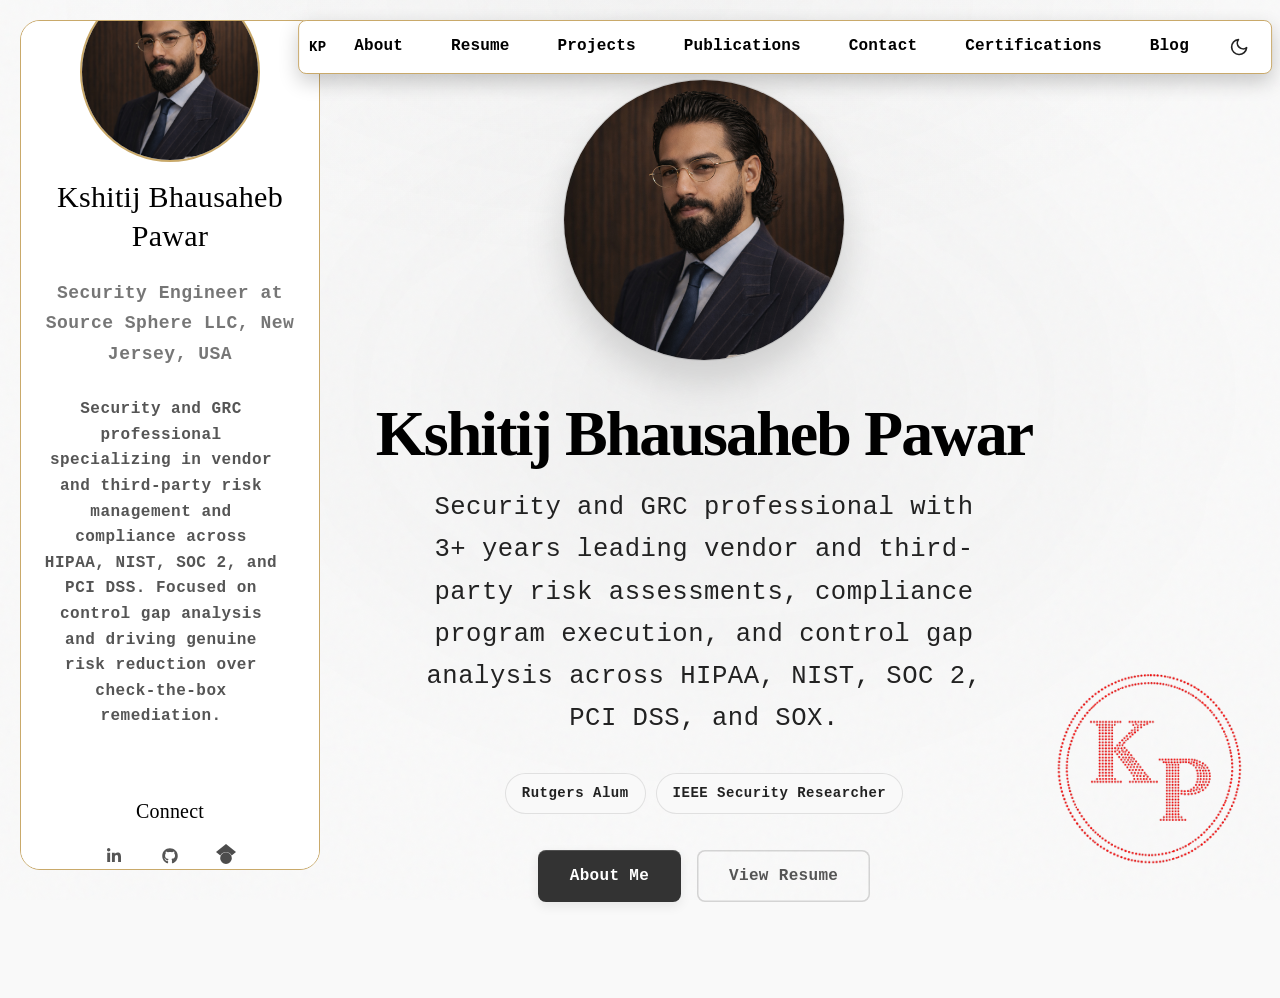
==== commit abfe9f18: "Deploy 5406141ffc1b6b992039f4d91230bb66f605fde5 Kshitijpwr04/portfolio-source@5406141ffc1b6b992039f4" ====
--- a/index.html
+++ b/index.html
@@ -1 +1 @@
-<!DOCTYPE html><html lang="en" class="inter_c15e96cb-module__0bjUvq__variable playfair_display_fed1534a-module__F9WnGq__variable jetbrains_mono_6104e6b7-module__s6uLTa__variable"><head><meta charSet="utf-8"/><meta name="viewport" content="width=device-width, initial-scale=1"/><link rel="preload" href="/_next/static/media/2a65768255d6b625-s.p.14by5b4al-y~f.woff2" as="font" crossorigin="" type="font/woff2"/><link rel="preload" href="/_next/static/media/70bc3e132a0a741e-s.p.1409xf.ylxg8g.woff2" as="font" crossorigin="" type="font/woff2"/><link rel="preload" href="/_next/static/media/83afe278b6a6bb3c-s.p.0q-301v4kxxnr.woff2" as="font" crossorigin="" type="font/woff2"/><link rel="preload" href="/images/me.jpg" as="image"/><link rel="preload" as="image" href="/icons/googlescholar.svg"/><link rel="stylesheet" href="/_next/static/chunks/0jflmhk03zsct.css" data-precedence="next"/><link rel="preload" as="script" fetchPriority="low" href="/_next/static/chunks/0x5kalbn40_44.js"/><script src="/_next/static/chunks/0gqduj5elq6n_.js" async=""></script><script src="/_next/static/chunks/08t2o562nea-s.js" async=""></script><script src="/_next/static/chunks/10qgypdaejbkt.js" async=""></script><script src="/_next/static/chunks/turbopack-0_em3j_v.0pjp.js" async=""></script><script src="/_next/static/chunks/0t16ba0kqttca.js" async=""></script><script src="/_next/static/chunks/0s25wp92bhuv~.js" async=""></script><script src="/_next/static/chunks/0kdvr94smusp~.js" async=""></script><meta name="next-size-adjust" content=""/><title>Kshitij Bhausaheb Pawar</title><meta name="description" content="Security Engineer"/><meta name="author" content="Kshitij Bhausaheb Pawar"/><meta name="keywords" content="Kshitij Bhausaheb Pawar,Security Engineer,IAM,cloud security,Zero Trust,DevSecOps"/><meta name="creator" content="Kshitij Bhausaheb Pawar"/><meta name="robots" content="index, follow"/><meta name="googlebot" content="index, follow, max-video-preview:-1, max-image-preview:large, max-snippet:-1"/><meta property="og:title" content="Kshitij Bhausaheb Pawar"/><meta property="og:description" content="Security Engineer"/><meta property="og:url" content="https://kshitijpwr04.github.io/"/><meta property="og:site_name" content="Kshitij Bhausaheb Pawar"/><meta property="og:locale" content="en_US"/><meta property="og:image" content="https://kshitijpwr04.github.io/images/me.jpg"/><meta property="og:image:width" content="1200"/><meta property="og:image:height" content="630"/><meta property="og:image:alt" content="Kshitij Bhausaheb Pawar"/><meta property="og:type" content="website"/><meta name="twitter:card" content="summary_large_image"/><meta name="twitter:title" content="Kshitij Bhausaheb Pawar"/><meta name="twitter:description" content="Security Engineer"/><meta name="twitter:image" content="https://kshitijpwr04.github.io/images/me.jpg"/><link rel="icon" href="/favicon.ico?favicon.022useww-_sz0.ico" sizes="48x48" type="image/x-icon"/><script>(self.__next_s=self.__next_s||[]).push([0,{"children":"(function(){try{var t=window.localStorage.getItem('theme');if(t==='dark'||t==='light'){document.documentElement.setAttribute('data-theme',t)}else if(window.matchMedia('(prefers-color-scheme:dark)').matches){document.documentElement.setAttribute('data-theme','dark')}else{document.documentElement.setAttribute('data-theme','light')}}catch(e){}})();","id":"theme-init"}])</script><script src="/_next/static/chunks/03~yq9q893hmn.js" noModule=""></script></head><body style="font-family:&#x27;Courier New&#x27;, Courier, monospace;font-weight:600;letter-spacing:0.5px;line-height:1.7"><div hidden=""><!--$--><!--/$--></div><div class="site-wrapper"><header class="site-header" style="position:fixed;top:20px;left:calc(50% + 145px);right:auto;transform:translateX(-50%);height:auto;justify-content:center;display:inline-flex;flex-direction:row;width:fit-content;max-width:90vw;align-items:center;gap:10px;padding:4px 10px;border-radius:8px;background:#fff;border:1px solid #c9a96a;color:#000;box-shadow:0 8px 20px rgba(0,0,0,0.2);z-index:1000;line-height:1.2"><a class="site-logo" style="color:#000" href="/"><span class="logo-text" style="font-size:14px">KP</span></a><nav class="nav-links" style="display:inline-flex;gap:12px;width:auto"><a class="nav-link " style="color:#000;font-size:inherit;writing-mode:horizontal-tb;transform:none" href="/about/">About</a><a class="nav-link " style="color:#000;font-size:inherit;writing-mode:horizontal-tb;transform:none" href="/resume/">Resume</a><a class="nav-link " style="color:#000;font-size:inherit;writing-mode:horizontal-tb;transform:none" href="/writing/">Projects</a><a class="nav-link " style="color:#000;font-size:inherit;writing-mode:horizontal-tb;transform:none" href="/stats/">Publications</a><a class="nav-link " style="color:#000;font-size:inherit;writing-mode:horizontal-tb;transform:none" href="/contact/">Contact</a><a class="nav-link " style="color:#000;font-size:inherit;writing-mode:horizontal-tb;transform:none" href="/projects/">Certifications</a><a class="nav-link " style="color:#000;font-size:inherit;writing-mode:horizontal-tb;transform:none" href="/blog/">Blog</a></nav><div class="theme-toggle-placeholder"></div><div class="hamburger-container"><nav class="main" id="hamburger-nav"><ul><li class="menu"><button type="button" class="hamburger-button" aria-label="Open navigation menu" aria-expanded="false" aria-controls="mobile-nav-menu"><span class="hamburger-icon"><span></span><span></span><span></span></span></button></li></ul></nav></div></header><div class="site-content"><div class="page-container" style="display:flex;flex-direction:column;width:100%"><main class="page-main" style="width:100%;max-width:min(1200px, 100%);margin-left:auto;margin-right:auto;padding:0 16px;box-sizing:border-box"><script type="application/ld+json">{"@context":"https://schema.org","@type":"Person","name":"Kshitij Bhausaheb Pawar","url":"https://kshitijpwr04.github.io","image":"https://kshitijpwr04.github.io/images/me.jpg","jobTitle":"Security Engineer","sameAs":["https://www.linkedin.com/in/kshitijpawar04/","https://github.com/Kshitijpwr04","https://scholar.google.com/citations?user=HvHqir4AAAAJ&hl=en&authuser=1"],"worksFor":{"@type":"Organization","name":"Source Sphere LLC, New Jersey, USA","url":""},"alumniOf":[{"@type":"CollegeOrUniversity","name":"Rutgers University, New Brunswick, NJ"},{"@type":"CollegeOrUniversity","name":"SRM Institute of Science and Technology, India"}]}</script><section class="hero" style="padding-top:0px"><div class="hero-content" style="display:flex;flex-direction:column;align-items:center;text-align:center"><div class="hero-avatar" style="width:clamp(180px, 40vw, 280px);height:clamp(180px, 40vw, 280px)"><span class="theme-portrait "><img src="/images/me.jpg" alt="Kshitij Bhausaheb Pawar" width="250" height="250" loading="eager" decoding="async"/></span></div><h1 class="hero-title" style="font-size:clamp(28px, 6vw, 48px)"><span class="hero-name">Kshitij Bhausaheb Pawar</span></h1><p class="hero-tagline">Security and GRC professional with 3+ years leading vendor and third-party risk assessments, compliance program execution, and control gap analysis across HIPAA, NIST, SOC 2, PCI DSS, and SOX.</p><div class="hero-chips"><span class="hero-chip">Rutgers Alum</span><span class="hero-chip">IEEE Security Researcher</span></div><div class="hero-cta"><a class="button button-primary" href="/about/">About Me</a><a class="button button-secondary" href="/resume/">View Resume</a></div></div><div class="hero-bg" aria-hidden="true"><div class="hero-gradient"></div></div></section></main><div class="sidebar-container" style="display:block;position:fixed;left:20px;top:20px;width:300px;max-width:90vw;height:calc(100vh - 50px);overflow-y:auto;background:var(--color-bg);border:1px solid #c9a96a;padding:40px 20px;border-radius:20px;text-align:center"><div style="display:flex;flex-direction:column;align-items:center;justify-content:center;height:100%"><div style="margin-bottom:40px"><div style="width:180px;height:180px;border-radius:50%;overflow:hidden;margin:0 auto;border:2px solid #c9a96a"><span class="theme-portrait "><img src="/images/me.jpg" alt="Kshitij Bhausaheb Pawar" width="180" height="180" loading="lazy" decoding="async"/></span></div><h2 style="margin-top:15px;color:var(--color-fg-bold);font-family:&#x27;Times New Roman&#x27;, Times, serif;font-weight:400;text-align:center;font-size:30px">Kshitij Bhausaheb Pawar</h2><p style="opacity:0.8;color:var(--color-fg-light);text-align:center;font-size:18px">Security Engineer at Source Sphere LLC, New Jersey, USA</p><p style="margin-top:12px;font-size:16px;line-height:1.6;color:var(--color-fg-light);max-width:240px;text-align:center">Security and GRC professional specializing in vendor and third-party risk management, compliance program execution, and control gap analysis across HIPAA, NIST, SOC 2, PCI DSS, and SOX. Focused on designing risk assessment methodology, quantifying risk through control maturity scoring, and driving genuine risk reduction over check-the-box remediation.</p></div><div><h4 style="margin-bottom:10px;color:var(--color-fg-bold);font-family:&#x27;Times New Roman&#x27;, Times, serif;font-weight:400;text-align:center;font-size:20px">Connect</h4><ul class="icons"><li><a href="https://www.linkedin.com/in/kshitijpawar04/" aria-label="LinkedIn (opens in new tab)" target="_blank" rel="noopener noreferrer"><svg data-prefix="fab" data-icon="linkedin-in" class="svg-inline--fa fa-linkedin-in size-5" role="img" viewBox="0 0 448 512" aria-hidden="true"><path fill="currentColor" d="M100.3 448l-92.9 0 0-299.1 92.9 0 0 299.1zM53.8 108.1C24.1 108.1 0 83.5 0 53.8 0 39.5 5.7 25.9 15.8 15.8s23.8-15.8 38-15.8 27.9 5.7 38 15.8 15.8 23.8 15.8 38c0 29.7-24.1 54.3-53.8 54.3zM447.9 448l-92.7 0 0-145.6c0-34.7-.7-79.2-48.3-79.2-48.3 0-55.7 37.7-55.7 76.7l0 148.1-92.8 0 0-299.1 89.1 0 0 40.8 1.3 0c12.4-23.5 42.7-48.3 87.9-48.3 94 0 111.3 61.9 111.3 142.3l0 164.3-.1 0z"></path></svg></a></li><li><a href="https://github.com/Kshitijpwr04" aria-label="Github (opens in new tab)" target="_blank" rel="noopener noreferrer"><svg data-prefix="fab" data-icon="github" class="svg-inline--fa fa-github size-5" role="img" viewBox="0 0 512 512" aria-hidden="true"><path fill="currentColor" d="M173.9 397.4c0 2-2.3 3.6-5.2 3.6-3.3 .3-5.6-1.3-5.6-3.6 0-2 2.3-3.6 5.2-3.6 3-.3 5.6 1.3 5.6 3.6zm-31.1-4.5c-.7 2 1.3 4.3 4.3 4.9 2.6 1 5.6 0 6.2-2s-1.3-4.3-4.3-5.2c-2.6-.7-5.5 .3-6.2 2.3zm44.2-1.7c-2.9 .7-4.9 2.6-4.6 4.9 .3 2 2.9 3.3 5.9 2.6 2.9-.7 4.9-2.6 4.6-4.6-.3-1.9-3-3.2-5.9-2.9zM252.8 8c-138.7 0-244.8 105.3-244.8 244 0 110.9 69.8 205.8 169.5 239.2 12.8 2.3 17.3-5.6 17.3-12.1 0-6.2-.3-40.4-.3-61.4 0 0-70 15-84.7-29.8 0 0-11.4-29.1-27.8-36.6 0 0-22.9-15.7 1.6-15.4 0 0 24.9 2 38.6 25.8 21.9 38.6 58.6 27.5 72.9 20.9 2.3-16 8.8-27.1 16-33.7-55.9-6.2-112.3-14.3-112.3-110.5 0-27.5 7.6-41.3 23.6-58.9-2.6-6.5-11.1-33.3 2.6-67.9 20.9-6.5 69 27 69 27 20-5.6 41.5-8.5 62.8-8.5s42.8 2.9 62.8 8.5c0 0 48.1-33.6 69-27 13.7 34.7 5.2 61.4 2.6 67.9 16 17.7 25.8 31.5 25.8 58.9 0 96.5-58.9 104.2-114.8 110.5 9.2 7.9 17 22.9 17 46.4 0 33.7-.3 75.4-.3 83.6 0 6.5 4.6 14.4 17.3 12.1 100-33.2 167.8-128.1 167.8-239 0-138.7-112.5-244-251.2-244zM105.2 352.9c-1.3 1-1 3.3 .7 5.2 1.6 1.6 3.9 2.3 5.2 1 1.3-1 1-3.3-.7-5.2-1.6-1.6-3.9-2.3-5.2-1zm-10.8-8.1c-.7 1.3 .3 2.9 2.3 3.9 1.6 1 3.6 .7 4.3-.7 .7-1.3-.3-2.9-2.3-3.9-2-.6-3.6-.3-4.3 .7zm32.4 35.6c-1.6 1.3-1 4.3 1.3 6.2 2.3 2.3 5.2 2.6 6.5 1 1.3-1.3 .7-4.3-1.3-6.2-2.2-2.3-5.2-2.6-6.5-1zm-11.4-14.7c-1.6 1-1.6 3.6 0 5.9s4.3 3.3 5.6 2.3c1.6-1.3 1.6-3.9 0-6.2-1.4-2.3-4-3.3-5.6-2z"></path></svg></a></li><li><a href="https://scholar.google.com/citations?user=HvHqir4AAAAJ&amp;hl=en&amp;authuser=1" aria-label="Google Scholar (opens in new tab)" target="_blank" rel="noopener noreferrer"><img src="/icons/googlescholar.svg" alt="Google Scholar" class="size-5" style="filter:grayscale(100%) opacity(0.7)"/></a></li></ul></div></div></div></div><!--$--><!--/$--></div></div><script src="/_next/static/chunks/0x5kalbn40_44.js" id="_R_" async=""></script><script>(self.__next_f=self.__next_f||[]).push([0])</script><script>self.__next_f.push([1,"1:\"$Sreact.fragment\"\n2:I[79520,[\"/_next/static/chunks/0t16ba0kqttca.js\",\"/_next/static/chunks/0s25wp92bhuv~.js\"],\"\"]\n3:I[68361,[\"/_next/static/chunks/0t16ba0kqttca.js\",\"/_next/static/chunks/0s25wp92bhuv~.js\"],\"default\"]\n4:I[63665,[\"/_next/static/chunks/0t16ba0kqttca.js\",\"/_next/static/chunks/0s25wp92bhuv~.js\"],\"default\"]\n5:I[39756,[\"/_next/static/chunks/0t16ba0kqttca.js\",\"/_next/static/chunks/0s25wp92bhuv~.js\"],\"default\"]\n6:I[37457,[\"/_next/static/chunks/0t16ba0kqttca.js\",\"/_next/static/chunks/0s25wp92bhuv~.js\"],\"default\"]\n7:I[22016,[\"/_next/static/chunks/0t16ba0kqttca.js\",\"/_next/static/chunks/0s25wp92bhuv~.js\",\"/_next/static/chunks/0kdvr94smusp~.js\"],\"\"]\nf:I[68027,[\"/_next/static/chunks/0t16ba0kqttca.js\",\"/_next/static/chunks/0s25wp92bhuv~.js\"],\"default\",1]\n:HL[\"/_next/static/chunks/0jflmhk03zsct.css\",\"style\"]\n:HL[\"/_next/static/media/2a65768255d6b625-s.p.14by5b4al-y~f.woff2\",\"font\",{\"crossOrigin\":\"\",\"type\":\"font/woff2\"}]\n:HL[\"/_next/static/media/70bc3e132a0a741e-s.p.1409xf.ylxg8g.woff2\",\"font\",{\"crossOrigin\":\"\",\"type\":\"font/woff2\"}]\n:HL[\"/_next/static/media/83afe278b6a6bb3c-s.p.0q-301v4kxxnr.woff2\",\"font\",{\"crossOrigin\":\"\",\"type\":\"font/woff2\"}]\n:HL[\"/images/me.jpg\",\"image\"]\n"])</script><script>self.__next_f.push([1,"0:{\"P\":null,\"c\":[\"\",\"\"],\"q\":\"\",\"i\":false,\"f\":[[[\"\",{\"children\":[\"__PAGE__\",{}]},\"$undefined\",\"$undefined\",16],[[\"$\",\"$1\",\"c\",{\"children\":[[[\"$\",\"link\",\"0\",{\"rel\":\"stylesheet\",\"href\":\"/_next/static/chunks/0jflmhk03zsct.css\",\"precedence\":\"next\",\"crossOrigin\":\"$undefined\",\"nonce\":\"$undefined\"}],[\"$\",\"script\",\"script-0\",{\"src\":\"/_next/static/chunks/0t16ba0kqttca.js\",\"async\":true,\"nonce\":\"$undefined\"}],[\"$\",\"script\",\"script-1\",{\"src\":\"/_next/static/chunks/0s25wp92bhuv~.js\",\"async\":true,\"nonce\":\"$undefined\"}]],[\"$\",\"html\",null,{\"lang\":\"en\",\"className\":\"inter_c15e96cb-module__0bjUvq__variable playfair_display_fed1534a-module__F9WnGq__variable jetbrains_mono_6104e6b7-module__s6uLTa__variable\",\"suppressHydrationWarning\":true,\"children\":[[\"$\",\"head\",null,{\"children\":[\"$\",\"$L2\",null,{\"id\":\"theme-init\",\"strategy\":\"beforeInteractive\",\"children\":\"(function(){try{var t=window.localStorage.getItem('theme');if(t==='dark'||t==='light'){document.documentElement.setAttribute('data-theme',t)}else if(window.matchMedia('(prefers-color-scheme:dark)').matches){document.documentElement.setAttribute('data-theme','dark')}else{document.documentElement.setAttribute('data-theme','light')}}catch(e){}})();\"}]}],[\"$\",\"body\",null,{\"style\":{\"fontFamily\":\"'Courier New', Courier, monospace\",\"fontWeight\":600,\"letterSpacing\":\"0.5px\",\"lineHeight\":\"1.7\"},\"children\":[[\"$\",\"$L3\",null,{}],[\"$\",\"div\",null,{\"className\":\"site-wrapper\",\"children\":[[\"$\",\"$L4\",null,{}],[\"$\",\"div\",null,{\"className\":\"site-content\",\"children\":[\"$\",\"$L5\",null,{\"parallelRouterKey\":\"children\",\"error\":\"$undefined\",\"errorStyles\":\"$undefined\",\"errorScripts\":\"$undefined\",\"template\":[\"$\",\"$L6\",null,{}],\"templateStyles\":\"$undefined\",\"templateScripts\":\"$undefined\",\"notFound\":[[\"$\",\"main\",null,{\"className\":\"not-found-page\",\"children\":[\"$\",\"div\",null,{\"className\":\"not-found-content\",\"children\":[[\"$\",\"span\",null,{\"className\":\"not-found-code\",\"children\":\"404\"}],[\"$\",\"h1\",null,{\"className\":\"not-found-title\",\"children\":\"Page Not Found\"}],[\"$\",\"p\",null,{\"className\":\"not-found-message\",\"children\":\"The page you're looking for doesn't exist or has been moved.\"}],[\"$\",\"div\",null,{\"className\":\"not-found-actions\",\"children\":[[\"$\",\"$L7\",null,{\"href\":\"/\",\"className\":\"not-found-button\",\"children\":\"Go Home\"}],[\"$\",\"$L7\",null,{\"href\":\"/contact\",\"className\":\"not-found-link\",\"children\":\"Contact Me\"}]]}]]}]}],[]],\"forbidden\":\"$undefined\",\"unauthorized\":\"$undefined\"}]}]]}],null]}]]}]]}],{\"children\":[[\"$\",\"$1\",\"c\",{\"children\":[[\"$\",\"div\",null,{\"className\":\"page-container\",\"style\":{\"display\":\"flex\",\"flexDirection\":\"column\",\"width\":\"100%\"},\"children\":[[\"$\",\"main\",null,{\"className\":\"page-main\",\"style\":{\"width\":\"100%\",\"maxWidth\":\"min(1200px, 100%)\",\"marginLeft\":\"auto\",\"marginRight\":\"auto\",\"padding\":\"0 16px\",\"boxSizing\":\"border-box\"},\"children\":[[\"$\",\"script\",null,{\"type\":\"application/ld+json\",\"dangerouslySetInnerHTML\":{\"__html\":\"{\\\"@context\\\":\\\"https://schema.org\\\",\\\"@type\\\":\\\"Person\\\",\\\"name\\\":\\\"Kshitij Bhausaheb Pawar\\\",\\\"url\\\":\\\"https://kshitijpwr04.github.io\\\",\\\"image\\\":\\\"https://kshitijpwr04.github.io/images/me.jpg\\\",\\\"jobTitle\\\":\\\"Security Engineer\\\",\\\"sameAs\\\":[\\\"https://www.linkedin.com/in/kshitijpawar04/\\\",\\\"https://github.com/Kshitijpwr04\\\",\\\"https://scholar.google.com/citations?user=HvHqir4AAAAJ\u0026hl=en\u0026authuser=1\\\"],\\\"worksFor\\\":{\\\"@type\\\":\\\"Organization\\\",\\\"name\\\":\\\"Source Sphere LLC, New Jersey, USA\\\",\\\"url\\\":\\\"\\\"},\\\"alumniOf\\\":[{\\\"@type\\\":\\\"CollegeOrUniversity\\\",\\\"name\\\":\\\"Rutgers University, New Brunswick, NJ\\\"},{\\\"@type\\\":\\\"CollegeOrUniversity\\\",\\\"name\\\":\\\"SRM Institute of Science and Technology, India\\\"}]}\"}}],[\"$\",\"section\",null,{\"className\":\"hero\",\"style\":{\"paddingTop\":\"0px\"},\"children\":[[\"$\",\"div\",null,{\"className\":\"hero-content\",\"style\":{\"display\":\"flex\",\"flexDirection\":\"column\",\"alignItems\":\"center\",\"textAlign\":\"center\"},\"children\":[[\"$\",\"div\",null,{\"className\":\"hero-avatar\",\"style\":{\"width\":\"clamp(180px, 40vw, 280px)\",\"height\":\"clamp(180px, 40vw, 280px)\"},\"children\":[\"$\",\"span\",null,{\"className\":\"theme-portrait \",\"children\":[\"$\",\"img\",null,{\"src\":\"/images/me.jpg\",\"alt\":\"Kshitij Bhausaheb Pawar\",\"width\":250,\"height\":250,\"loading\":\"eager\",\"decoding\":\"async\"}]}]}],[\"$\",\"h1\",null,{\"className\":\"hero-title\",\"style\":{\"fontSize\":\"clamp(28px, 6vw, 48px)\"},\"children\":[\"$\",\"span\",null,{\"className\":\"hero-name\",\"children\":\"Kshitij Bhausaheb Pawar\"}]}],[\"$\",\"p\",null,{\"className\":\"hero-tagline\",\"children\":\"Security and GRC professional with 3+ years leading vendor and third-party risk assessments, compliance program execution, and control gap analysis across HIPAA, NIST, SOC 2, PCI DSS, and SOX.\"}],\"$L8\",\"$L9\"]}],\"$La\"]}]]}],\"$Lb\"]}],[\"$Lc\"],\"$Ld\"]}],{},null,false,null]},null,false,null],\"$Le\",false]],\"m\":\"$undefined\",\"G\":[\"$f\",[\"$L10\"]],\"S\":true,\"h\":null,\"s\":\"$undefined\",\"l\":\"$undefined\",\"p\":\"$undefined\",\"d\":\"$undefined\",\"b\":\"GgZAc1E8Yfg_7DhMDI-_N\"}\n"])</script><script>self.__next_f.push([1,"11:I[61818,[\"/_next/static/chunks/0t16ba0kqttca.js\",\"/_next/static/chunks/0s25wp92bhuv~.js\",\"/_next/static/chunks/0kdvr94smusp~.js\"],\"default\"]\n12:I[97367,[\"/_next/static/chunks/0t16ba0kqttca.js\",\"/_next/static/chunks/0s25wp92bhuv~.js\"],\"OutletBoundary\"]\n13:\"$Sreact.suspense\"\n15:I[97367,[\"/_next/static/chunks/0t16ba0kqttca.js\",\"/_next/static/chunks/0s25wp92bhuv~.js\"],\"ViewportBoundary\"]\n17:I[97367,[\"/_next/static/chunks/0t16ba0kqttca.js\",\"/_next/static/chunks/0s25wp92bhuv~.js\"],\"MetadataBoundary\"]\n8:[\"$\",\"div\",null,{\"className\":\"hero-chips\",\"children\":[[\"$\",\"span\",null,{\"className\":\"hero-chip\",\"children\":\"Rutgers Alum\"}],[\"$\",\"span\",null,{\"className\":\"hero-chip\",\"children\":\"IEEE Security Researcher\"}]]}]\n9:[\"$\",\"div\",null,{\"className\":\"hero-cta\",\"children\":[[\"$\",\"$L7\",null,{\"href\":\"/about\",\"className\":\"button button-primary\",\"children\":\"About Me\"}],[\"$\",\"$L7\",null,{\"href\":\"/resume\",\"className\":\"button button-secondary\",\"children\":\"View Resume\"}]]}]\na:[\"$\",\"div\",null,{\"className\":\"hero-bg\",\"aria-hidden\":\"true\",\"children\":[\"$\",\"div\",null,{\"className\":\"hero-gradient\"}]}]\nb:[\"$\",\"$L11\",null,{}]\nc:[\"$\",\"script\",\"script-0\",{\"src\":\"/_next/static/chunks/0kdvr94smusp~.js\",\"async\":true,\"nonce\":\"$undefined\"}]\nd:[\"$\",\"$L12\",null,{\"children\":[\"$\",\"$13\",null,{\"name\":\"Next.MetadataOutlet\",\"children\":\"$@14\"}]}]\ne:[\"$\",\"$1\",\"h\",{\"children\":[null,[\"$\",\"$L15\",null,{\"children\":\"$L16\"}],[\"$\",\"div\",null,{\"hidden\":true,\"children\":[\"$\",\"$L17\",null,{\"children\":[\"$\",\"$13\",null,{\"name\":\"Next.Metadata\",\"children\":\"$L18\"}]}]}],[\"$\",\"meta\",null,{\"name\":\"next-size-adjust\",\"content\":\"\"}]]}]\n10:[\"$\",\"link\",\"0\",{\"rel\":\"stylesheet\",\"href\":\"/_next/static/chunks/0jflmhk03zsct.css\",\"precedence\":\"next\",\"crossOrigin\":\"$undefined\",\"nonce\":\"$undefined\"}]\n"])</script><script>self.__next_f.push([1,"16:[[\"$\",\"meta\",\"0\",{\"charSet\":\"utf-8\"}],[\"$\",\"meta\",\"1\",{\"name\":\"viewport\",\"content\":\"width=device-width, initial-scale=1\"}]]\n"])</script><script>self.__next_f.push([1,"19:I[27201,[\"/_next/static/chunks/0t16ba0kqttca.js\",\"/_next/static/chunks/0s25wp92bhuv~.js\"],\"IconMark\"]\n14:null\n"])</script><script>self.__next_f.push([1,"18:[[\"$\",\"title\",\"0\",{\"children\":\"Kshitij Bhausaheb Pawar\"}],[\"$\",\"meta\",\"1\",{\"name\":\"description\",\"content\":\"Security Engineer\"}],[\"$\",\"meta\",\"2\",{\"name\":\"author\",\"content\":\"Kshitij Bhausaheb Pawar\"}],[\"$\",\"meta\",\"3\",{\"name\":\"keywords\",\"content\":\"Kshitij Bhausaheb Pawar,Security Engineer,IAM,cloud security,Zero Trust,DevSecOps\"}],[\"$\",\"meta\",\"4\",{\"name\":\"creator\",\"content\":\"Kshitij Bhausaheb Pawar\"}],[\"$\",\"meta\",\"5\",{\"name\":\"robots\",\"content\":\"index, follow\"}],[\"$\",\"meta\",\"6\",{\"name\":\"googlebot\",\"content\":\"index, follow, max-video-preview:-1, max-image-preview:large, max-snippet:-1\"}],[\"$\",\"meta\",\"7\",{\"property\":\"og:title\",\"content\":\"Kshitij Bhausaheb Pawar\"}],[\"$\",\"meta\",\"8\",{\"property\":\"og:description\",\"content\":\"Security Engineer\"}],[\"$\",\"meta\",\"9\",{\"property\":\"og:url\",\"content\":\"https://kshitijpwr04.github.io/\"}],[\"$\",\"meta\",\"10\",{\"property\":\"og:site_name\",\"content\":\"Kshitij Bhausaheb Pawar\"}],[\"$\",\"meta\",\"11\",{\"property\":\"og:locale\",\"content\":\"en_US\"}],[\"$\",\"meta\",\"12\",{\"property\":\"og:image\",\"content\":\"https://kshitijpwr04.github.io/images/me.jpg\"}],[\"$\",\"meta\",\"13\",{\"property\":\"og:image:width\",\"content\":\"1200\"}],[\"$\",\"meta\",\"14\",{\"property\":\"og:image:height\",\"content\":\"630\"}],[\"$\",\"meta\",\"15\",{\"property\":\"og:image:alt\",\"content\":\"Kshitij Bhausaheb Pawar\"}],[\"$\",\"meta\",\"16\",{\"property\":\"og:type\",\"content\":\"website\"}],[\"$\",\"meta\",\"17\",{\"name\":\"twitter:card\",\"content\":\"summary_large_image\"}],[\"$\",\"meta\",\"18\",{\"name\":\"twitter:title\",\"content\":\"Kshitij Bhausaheb Pawar\"}],[\"$\",\"meta\",\"19\",{\"name\":\"twitter:description\",\"content\":\"Security Engineer\"}],[\"$\",\"meta\",\"20\",{\"name\":\"twitter:image\",\"content\":\"https://kshitijpwr04.github.io/images/me.jpg\"}],[\"$\",\"link\",\"21\",{\"rel\":\"icon\",\"href\":\"/favicon.ico?favicon.022useww-_sz0.ico\",\"sizes\":\"48x48\",\"type\":\"image/x-icon\"}],[\"$\",\"$L19\",\"22\",{}]]\n"])</script></body></html>+<!DOCTYPE html><html lang="en" class="inter_c15e96cb-module__0bjUvq__variable playfair_display_fed1534a-module__F9WnGq__variable jetbrains_mono_6104e6b7-module__s6uLTa__variable"><head><meta charSet="utf-8"/><meta name="viewport" content="width=device-width, initial-scale=1"/><link rel="preload" href="/_next/static/media/2a65768255d6b625-s.p.14by5b4al-y~f.woff2" as="font" crossorigin="" type="font/woff2"/><link rel="preload" href="/_next/static/media/70bc3e132a0a741e-s.p.1409xf.ylxg8g.woff2" as="font" crossorigin="" type="font/woff2"/><link rel="preload" href="/_next/static/media/83afe278b6a6bb3c-s.p.0q-301v4kxxnr.woff2" as="font" crossorigin="" type="font/woff2"/><link rel="preload" href="/images/me.jpg" as="image"/><link rel="preload" as="image" href="/icons/googlescholar.svg"/><link rel="stylesheet" href="/_next/static/chunks/0jflmhk03zsct.css" data-precedence="next"/><link rel="preload" as="script" fetchPriority="low" href="/_next/static/chunks/0x5kalbn40_44.js"/><script src="/_next/static/chunks/0gqduj5elq6n_.js" async=""></script><script src="/_next/static/chunks/08t2o562nea-s.js" async=""></script><script src="/_next/static/chunks/10qgypdaejbkt.js" async=""></script><script src="/_next/static/chunks/turbopack-0_em3j_v.0pjp.js" async=""></script><script src="/_next/static/chunks/0t16ba0kqttca.js" async=""></script><script src="/_next/static/chunks/0s25wp92bhuv~.js" async=""></script><script src="/_next/static/chunks/0yak_ea157e~i.js" async=""></script><meta name="next-size-adjust" content=""/><title>Kshitij Bhausaheb Pawar</title><meta name="description" content="Security Engineer"/><meta name="author" content="Kshitij Bhausaheb Pawar"/><meta name="keywords" content="Kshitij Bhausaheb Pawar,Security Engineer,IAM,cloud security,Zero Trust,DevSecOps"/><meta name="creator" content="Kshitij Bhausaheb Pawar"/><meta name="robots" content="index, follow"/><meta name="googlebot" content="index, follow, max-video-preview:-1, max-image-preview:large, max-snippet:-1"/><meta property="og:title" content="Kshitij Bhausaheb Pawar"/><meta property="og:description" content="Security Engineer"/><meta property="og:url" content="https://kshitijpwr04.github.io/"/><meta property="og:site_name" content="Kshitij Bhausaheb Pawar"/><meta property="og:locale" content="en_US"/><meta property="og:image" content="https://kshitijpwr04.github.io/images/me.jpg"/><meta property="og:image:width" content="1200"/><meta property="og:image:height" content="630"/><meta property="og:image:alt" content="Kshitij Bhausaheb Pawar"/><meta property="og:type" content="website"/><meta name="twitter:card" content="summary_large_image"/><meta name="twitter:title" content="Kshitij Bhausaheb Pawar"/><meta name="twitter:description" content="Security Engineer"/><meta name="twitter:image" content="https://kshitijpwr04.github.io/images/me.jpg"/><link rel="icon" href="/favicon.ico?favicon.022useww-_sz0.ico" sizes="48x48" type="image/x-icon"/><script>(self.__next_s=self.__next_s||[]).push([0,{"children":"(function(){try{var t=window.localStorage.getItem('theme');if(t==='dark'||t==='light'){document.documentElement.setAttribute('data-theme',t)}else if(window.matchMedia('(prefers-color-scheme:dark)').matches){document.documentElement.setAttribute('data-theme','dark')}else{document.documentElement.setAttribute('data-theme','light')}}catch(e){}})();","id":"theme-init"}])</script><script src="/_next/static/chunks/03~yq9q893hmn.js" noModule=""></script></head><body style="font-family:&#x27;Courier New&#x27;, Courier, monospace;font-weight:600;letter-spacing:0.5px;line-height:1.7"><div hidden=""><!--$--><!--/$--></div><div class="site-wrapper"><header class="site-header" style="position:fixed;top:20px;left:calc(50% + 145px);right:auto;transform:translateX(-50%);height:auto;justify-content:center;display:inline-flex;flex-direction:row;width:fit-content;max-width:90vw;align-items:center;gap:10px;padding:4px 10px;border-radius:8px;background:#fff;border:1px solid #c9a96a;color:#000;box-shadow:0 8px 20px rgba(0,0,0,0.2);z-index:1000;line-height:1.2"><a class="site-logo" style="color:#000" href="/"><span class="logo-text" style="font-size:14px">KP</span></a><nav class="nav-links" style="display:inline-flex;gap:12px;width:auto"><a class="nav-link " style="color:#000;font-size:inherit;writing-mode:horizontal-tb;transform:none" href="/about/">About</a><a class="nav-link " style="color:#000;font-size:inherit;writing-mode:horizontal-tb;transform:none" href="/resume/">Resume</a><a class="nav-link " style="color:#000;font-size:inherit;writing-mode:horizontal-tb;transform:none" href="/writing/">Projects</a><a class="nav-link " style="color:#000;font-size:inherit;writing-mode:horizontal-tb;transform:none" href="/stats/">Publications</a><a class="nav-link " style="color:#000;font-size:inherit;writing-mode:horizontal-tb;transform:none" href="/contact/">Contact</a><a class="nav-link " style="color:#000;font-size:inherit;writing-mode:horizontal-tb;transform:none" href="/projects/">Certifications</a><a class="nav-link " style="color:#000;font-size:inherit;writing-mode:horizontal-tb;transform:none" href="/blog/">Blog</a></nav><div class="theme-toggle-placeholder"></div><div class="hamburger-container"><nav class="main" id="hamburger-nav"><ul><li class="menu"><button type="button" class="hamburger-button" aria-label="Open navigation menu" aria-expanded="false" aria-controls="mobile-nav-menu"><span class="hamburger-icon"><span></span><span></span><span></span></span></button></li></ul></nav></div></header><div class="site-content"><div class="page-container" style="display:flex;flex-direction:column;width:100%"><main class="page-main" style="width:100%;max-width:min(1200px, 100%);margin-left:auto;margin-right:auto;padding:0 16px;box-sizing:border-box"><script type="application/ld+json">{"@context":"https://schema.org","@type":"Person","name":"Kshitij Bhausaheb Pawar","url":"https://kshitijpwr04.github.io","image":"https://kshitijpwr04.github.io/images/me.jpg","jobTitle":"Security Engineer","sameAs":["https://www.linkedin.com/in/kshitijpawar04/","https://github.com/Kshitijpwr04","https://scholar.google.com/citations?user=HvHqir4AAAAJ&hl=en&authuser=1"],"worksFor":{"@type":"Organization","name":"Source Sphere LLC, New Jersey, USA","url":""},"alumniOf":[{"@type":"CollegeOrUniversity","name":"Rutgers University, New Brunswick, NJ"},{"@type":"CollegeOrUniversity","name":"SRM Institute of Science and Technology, India"}]}</script><section class="hero" style="padding-top:0px"><div class="hero-content" style="display:flex;flex-direction:column;align-items:center;text-align:center"><div class="hero-avatar" style="width:clamp(180px, 40vw, 280px);height:clamp(180px, 40vw, 280px)"><span class="theme-portrait "><img src="/images/me.jpg" alt="Kshitij Bhausaheb Pawar" width="250" height="250" loading="eager" decoding="async"/></span></div><h1 class="hero-title" style="font-size:clamp(28px, 6vw, 48px)"><span class="hero-name">Kshitij Bhausaheb Pawar</span></h1><p class="hero-tagline">Security and GRC professional with 3+ years leading vendor and third-party risk assessments, compliance program execution, and control gap analysis across HIPAA, NIST, SOC 2, PCI DSS, and SOX.</p><div class="hero-chips"><span class="hero-chip">Rutgers Alum</span><span class="hero-chip">IEEE Security Researcher</span></div><div class="hero-cta"><a class="button button-primary" href="/about/">About Me</a><a class="button button-secondary" href="/resume/">View Resume</a></div></div><div class="hero-bg" aria-hidden="true"><div class="hero-gradient"></div></div></section></main><div class="sidebar-container" style="display:block;position:fixed;left:20px;top:20px;width:300px;max-width:90vw;height:calc(100vh - 50px);overflow-y:auto;background:var(--color-bg);border:1px solid #c9a96a;padding:40px 20px;border-radius:20px;text-align:center"><div style="display:flex;flex-direction:column;align-items:center;justify-content:center;height:100%"><div style="margin-bottom:40px"><div style="width:180px;height:180px;border-radius:50%;overflow:hidden;margin:0 auto;border:2px solid #c9a96a"><span class="theme-portrait "><img src="/images/me.jpg" alt="Kshitij Bhausaheb Pawar" width="180" height="180" loading="lazy" decoding="async"/></span></div><h2 style="margin-top:15px;color:var(--color-fg-bold);font-family:&#x27;Times New Roman&#x27;, Times, serif;font-weight:400;text-align:center;font-size:30px">Kshitij Bhausaheb Pawar</h2><p style="opacity:0.8;color:var(--color-fg-light);text-align:center;font-size:18px">Security Engineer at Source Sphere LLC, New Jersey, USA</p><p style="margin-top:12px;font-size:16px;line-height:1.6;color:var(--color-fg-light);max-width:240px;text-align:center">Security and GRC professional specializing in vendor and third-party risk management and compliance across HIPAA, NIST, SOC 2, and PCI DSS. Focused on control gap analysis and driving genuine risk reduction over check-the-box remediation.</p></div><div><h4 style="margin-bottom:10px;color:var(--color-fg-bold);font-family:&#x27;Times New Roman&#x27;, Times, serif;font-weight:400;text-align:center;font-size:20px">Connect</h4><ul class="icons"><li><a href="https://www.linkedin.com/in/kshitijpawar04/" aria-label="LinkedIn (opens in new tab)" target="_blank" rel="noopener noreferrer"><svg data-prefix="fab" data-icon="linkedin-in" class="svg-inline--fa fa-linkedin-in size-5" role="img" viewBox="0 0 448 512" aria-hidden="true"><path fill="currentColor" d="M100.3 448l-92.9 0 0-299.1 92.9 0 0 299.1zM53.8 108.1C24.1 108.1 0 83.5 0 53.8 0 39.5 5.7 25.9 15.8 15.8s23.8-15.8 38-15.8 27.9 5.7 38 15.8 15.8 23.8 15.8 38c0 29.7-24.1 54.3-53.8 54.3zM447.9 448l-92.7 0 0-145.6c0-34.7-.7-79.2-48.3-79.2-48.3 0-55.7 37.7-55.7 76.7l0 148.1-92.8 0 0-299.1 89.1 0 0 40.8 1.3 0c12.4-23.5 42.7-48.3 87.9-48.3 94 0 111.3 61.9 111.3 142.3l0 164.3-.1 0z"></path></svg></a></li><li><a href="https://github.com/Kshitijpwr04" aria-label="Github (opens in new tab)" target="_blank" rel="noopener noreferrer"><svg data-prefix="fab" data-icon="github" class="svg-inline--fa fa-github size-5" role="img" viewBox="0 0 512 512" aria-hidden="true"><path fill="currentColor" d="M173.9 397.4c0 2-2.3 3.6-5.2 3.6-3.3 .3-5.6-1.3-5.6-3.6 0-2 2.3-3.6 5.2-3.6 3-.3 5.6 1.3 5.6 3.6zm-31.1-4.5c-.7 2 1.3 4.3 4.3 4.9 2.6 1 5.6 0 6.2-2s-1.3-4.3-4.3-5.2c-2.6-.7-5.5 .3-6.2 2.3zm44.2-1.7c-2.9 .7-4.9 2.6-4.6 4.9 .3 2 2.9 3.3 5.9 2.6 2.9-.7 4.9-2.6 4.6-4.6-.3-1.9-3-3.2-5.9-2.9zM252.8 8c-138.7 0-244.8 105.3-244.8 244 0 110.9 69.8 205.8 169.5 239.2 12.8 2.3 17.3-5.6 17.3-12.1 0-6.2-.3-40.4-.3-61.4 0 0-70 15-84.7-29.8 0 0-11.4-29.1-27.8-36.6 0 0-22.9-15.7 1.6-15.4 0 0 24.9 2 38.6 25.8 21.9 38.6 58.6 27.5 72.9 20.9 2.3-16 8.8-27.1 16-33.7-55.9-6.2-112.3-14.3-112.3-110.5 0-27.5 7.6-41.3 23.6-58.9-2.6-6.5-11.1-33.3 2.6-67.9 20.9-6.5 69 27 69 27 20-5.6 41.5-8.5 62.8-8.5s42.8 2.9 62.8 8.5c0 0 48.1-33.6 69-27 13.7 34.7 5.2 61.4 2.6 67.9 16 17.7 25.8 31.5 25.8 58.9 0 96.5-58.9 104.2-114.8 110.5 9.2 7.9 17 22.9 17 46.4 0 33.7-.3 75.4-.3 83.6 0 6.5 4.6 14.4 17.3 12.1 100-33.2 167.8-128.1 167.8-239 0-138.7-112.5-244-251.2-244zM105.2 352.9c-1.3 1-1 3.3 .7 5.2 1.6 1.6 3.9 2.3 5.2 1 1.3-1 1-3.3-.7-5.2-1.6-1.6-3.9-2.3-5.2-1zm-10.8-8.1c-.7 1.3 .3 2.9 2.3 3.9 1.6 1 3.6 .7 4.3-.7 .7-1.3-.3-2.9-2.3-3.9-2-.6-3.6-.3-4.3 .7zm32.4 35.6c-1.6 1.3-1 4.3 1.3 6.2 2.3 2.3 5.2 2.6 6.5 1 1.3-1.3 .7-4.3-1.3-6.2-2.2-2.3-5.2-2.6-6.5-1zm-11.4-14.7c-1.6 1-1.6 3.6 0 5.9s4.3 3.3 5.6 2.3c1.6-1.3 1.6-3.9 0-6.2-1.4-2.3-4-3.3-5.6-2z"></path></svg></a></li><li><a href="https://scholar.google.com/citations?user=HvHqir4AAAAJ&amp;hl=en&amp;authuser=1" aria-label="Google Scholar (opens in new tab)" target="_blank" rel="noopener noreferrer"><img src="/icons/googlescholar.svg" alt="Google Scholar" class="size-5" style="filter:grayscale(100%) opacity(0.7)"/></a></li></ul></div></div></div></div><!--$--><!--/$--></div></div><script src="/_next/static/chunks/0x5kalbn40_44.js" id="_R_" async=""></script><script>(self.__next_f=self.__next_f||[]).push([0])</script><script>self.__next_f.push([1,"1:\"$Sreact.fragment\"\n2:I[79520,[\"/_next/static/chunks/0t16ba0kqttca.js\",\"/_next/static/chunks/0s25wp92bhuv~.js\"],\"\"]\n3:I[68361,[\"/_next/static/chunks/0t16ba0kqttca.js\",\"/_next/static/chunks/0s25wp92bhuv~.js\"],\"default\"]\n4:I[63665,[\"/_next/static/chunks/0t16ba0kqttca.js\",\"/_next/static/chunks/0s25wp92bhuv~.js\"],\"default\"]\n5:I[39756,[\"/_next/static/chunks/0t16ba0kqttca.js\",\"/_next/static/chunks/0s25wp92bhuv~.js\"],\"default\"]\n6:I[37457,[\"/_next/static/chunks/0t16ba0kqttca.js\",\"/_next/static/chunks/0s25wp92bhuv~.js\"],\"default\"]\n7:I[22016,[\"/_next/static/chunks/0t16ba0kqttca.js\",\"/_next/static/chunks/0s25wp92bhuv~.js\",\"/_next/static/chunks/0yak_ea157e~i.js\"],\"\"]\nf:I[68027,[\"/_next/static/chunks/0t16ba0kqttca.js\",\"/_next/static/chunks/0s25wp92bhuv~.js\"],\"default\",1]\n:HL[\"/_next/static/chunks/0jflmhk03zsct.css\",\"style\"]\n:HL[\"/_next/static/media/2a65768255d6b625-s.p.14by5b4al-y~f.woff2\",\"font\",{\"crossOrigin\":\"\",\"type\":\"font/woff2\"}]\n:HL[\"/_next/static/media/70bc3e132a0a741e-s.p.1409xf.ylxg8g.woff2\",\"font\",{\"crossOrigin\":\"\",\"type\":\"font/woff2\"}]\n:HL[\"/_next/static/media/83afe278b6a6bb3c-s.p.0q-301v4kxxnr.woff2\",\"font\",{\"crossOrigin\":\"\",\"type\":\"font/woff2\"}]\n:HL[\"/images/me.jpg\",\"image\"]\n"])</script><script>self.__next_f.push([1,"0:{\"P\":null,\"c\":[\"\",\"\"],\"q\":\"\",\"i\":false,\"f\":[[[\"\",{\"children\":[\"__PAGE__\",{}]},\"$undefined\",\"$undefined\",16],[[\"$\",\"$1\",\"c\",{\"children\":[[[\"$\",\"link\",\"0\",{\"rel\":\"stylesheet\",\"href\":\"/_next/static/chunks/0jflmhk03zsct.css\",\"precedence\":\"next\",\"crossOrigin\":\"$undefined\",\"nonce\":\"$undefined\"}],[\"$\",\"script\",\"script-0\",{\"src\":\"/_next/static/chunks/0t16ba0kqttca.js\",\"async\":true,\"nonce\":\"$undefined\"}],[\"$\",\"script\",\"script-1\",{\"src\":\"/_next/static/chunks/0s25wp92bhuv~.js\",\"async\":true,\"nonce\":\"$undefined\"}]],[\"$\",\"html\",null,{\"lang\":\"en\",\"className\":\"inter_c15e96cb-module__0bjUvq__variable playfair_display_fed1534a-module__F9WnGq__variable jetbrains_mono_6104e6b7-module__s6uLTa__variable\",\"suppressHydrationWarning\":true,\"children\":[[\"$\",\"head\",null,{\"children\":[\"$\",\"$L2\",null,{\"id\":\"theme-init\",\"strategy\":\"beforeInteractive\",\"children\":\"(function(){try{var t=window.localStorage.getItem('theme');if(t==='dark'||t==='light'){document.documentElement.setAttribute('data-theme',t)}else if(window.matchMedia('(prefers-color-scheme:dark)').matches){document.documentElement.setAttribute('data-theme','dark')}else{document.documentElement.setAttribute('data-theme','light')}}catch(e){}})();\"}]}],[\"$\",\"body\",null,{\"style\":{\"fontFamily\":\"'Courier New', Courier, monospace\",\"fontWeight\":600,\"letterSpacing\":\"0.5px\",\"lineHeight\":\"1.7\"},\"children\":[[\"$\",\"$L3\",null,{}],[\"$\",\"div\",null,{\"className\":\"site-wrapper\",\"children\":[[\"$\",\"$L4\",null,{}],[\"$\",\"div\",null,{\"className\":\"site-content\",\"children\":[\"$\",\"$L5\",null,{\"parallelRouterKey\":\"children\",\"error\":\"$undefined\",\"errorStyles\":\"$undefined\",\"errorScripts\":\"$undefined\",\"template\":[\"$\",\"$L6\",null,{}],\"templateStyles\":\"$undefined\",\"templateScripts\":\"$undefined\",\"notFound\":[[\"$\",\"main\",null,{\"className\":\"not-found-page\",\"children\":[\"$\",\"div\",null,{\"className\":\"not-found-content\",\"children\":[[\"$\",\"span\",null,{\"className\":\"not-found-code\",\"children\":\"404\"}],[\"$\",\"h1\",null,{\"className\":\"not-found-title\",\"children\":\"Page Not Found\"}],[\"$\",\"p\",null,{\"className\":\"not-found-message\",\"children\":\"The page you're looking for doesn't exist or has been moved.\"}],[\"$\",\"div\",null,{\"className\":\"not-found-actions\",\"children\":[[\"$\",\"$L7\",null,{\"href\":\"/\",\"className\":\"not-found-button\",\"children\":\"Go Home\"}],[\"$\",\"$L7\",null,{\"href\":\"/contact\",\"className\":\"not-found-link\",\"children\":\"Contact Me\"}]]}]]}]}],[]],\"forbidden\":\"$undefined\",\"unauthorized\":\"$undefined\"}]}]]}],null]}]]}]]}],{\"children\":[[\"$\",\"$1\",\"c\",{\"children\":[[\"$\",\"div\",null,{\"className\":\"page-container\",\"style\":{\"display\":\"flex\",\"flexDirection\":\"column\",\"width\":\"100%\"},\"children\":[[\"$\",\"main\",null,{\"className\":\"page-main\",\"style\":{\"width\":\"100%\",\"maxWidth\":\"min(1200px, 100%)\",\"marginLeft\":\"auto\",\"marginRight\":\"auto\",\"padding\":\"0 16px\",\"boxSizing\":\"border-box\"},\"children\":[[\"$\",\"script\",null,{\"type\":\"application/ld+json\",\"dangerouslySetInnerHTML\":{\"__html\":\"{\\\"@context\\\":\\\"https://schema.org\\\",\\\"@type\\\":\\\"Person\\\",\\\"name\\\":\\\"Kshitij Bhausaheb Pawar\\\",\\\"url\\\":\\\"https://kshitijpwr04.github.io\\\",\\\"image\\\":\\\"https://kshitijpwr04.github.io/images/me.jpg\\\",\\\"jobTitle\\\":\\\"Security Engineer\\\",\\\"sameAs\\\":[\\\"https://www.linkedin.com/in/kshitijpawar04/\\\",\\\"https://github.com/Kshitijpwr04\\\",\\\"https://scholar.google.com/citations?user=HvHqir4AAAAJ\u0026hl=en\u0026authuser=1\\\"],\\\"worksFor\\\":{\\\"@type\\\":\\\"Organization\\\",\\\"name\\\":\\\"Source Sphere LLC, New Jersey, USA\\\",\\\"url\\\":\\\"\\\"},\\\"alumniOf\\\":[{\\\"@type\\\":\\\"CollegeOrUniversity\\\",\\\"name\\\":\\\"Rutgers University, New Brunswick, NJ\\\"},{\\\"@type\\\":\\\"CollegeOrUniversity\\\",\\\"name\\\":\\\"SRM Institute of Science and Technology, India\\\"}]}\"}}],[\"$\",\"section\",null,{\"className\":\"hero\",\"style\":{\"paddingTop\":\"0px\"},\"children\":[[\"$\",\"div\",null,{\"className\":\"hero-content\",\"style\":{\"display\":\"flex\",\"flexDirection\":\"column\",\"alignItems\":\"center\",\"textAlign\":\"center\"},\"children\":[[\"$\",\"div\",null,{\"className\":\"hero-avatar\",\"style\":{\"width\":\"clamp(180px, 40vw, 280px)\",\"height\":\"clamp(180px, 40vw, 280px)\"},\"children\":[\"$\",\"span\",null,{\"className\":\"theme-portrait \",\"children\":[\"$\",\"img\",null,{\"src\":\"/images/me.jpg\",\"alt\":\"Kshitij Bhausaheb Pawar\",\"width\":250,\"height\":250,\"loading\":\"eager\",\"decoding\":\"async\"}]}]}],[\"$\",\"h1\",null,{\"className\":\"hero-title\",\"style\":{\"fontSize\":\"clamp(28px, 6vw, 48px)\"},\"children\":[\"$\",\"span\",null,{\"className\":\"hero-name\",\"children\":\"Kshitij Bhausaheb Pawar\"}]}],[\"$\",\"p\",null,{\"className\":\"hero-tagline\",\"children\":\"Security and GRC professional with 3+ years leading vendor and third-party risk assessments, compliance program execution, and control gap analysis across HIPAA, NIST, SOC 2, PCI DSS, and SOX.\"}],\"$L8\",\"$L9\"]}],\"$La\"]}]]}],\"$Lb\"]}],[\"$Lc\"],\"$Ld\"]}],{},null,false,null]},null,false,null],\"$Le\",false]],\"m\":\"$undefined\",\"G\":[\"$f\",[\"$L10\"]],\"S\":true,\"h\":null,\"s\":\"$undefined\",\"l\":\"$undefined\",\"p\":\"$undefined\",\"d\":\"$undefined\",\"b\":\"5kGWfFYQyrBm1EHEVkkK0\"}\n"])</script><script>self.__next_f.push([1,"11:I[61818,[\"/_next/static/chunks/0t16ba0kqttca.js\",\"/_next/static/chunks/0s25wp92bhuv~.js\",\"/_next/static/chunks/0yak_ea157e~i.js\"],\"default\"]\n12:I[97367,[\"/_next/static/chunks/0t16ba0kqttca.js\",\"/_next/static/chunks/0s25wp92bhuv~.js\"],\"OutletBoundary\"]\n13:\"$Sreact.suspense\"\n15:I[97367,[\"/_next/static/chunks/0t16ba0kqttca.js\",\"/_next/static/chunks/0s25wp92bhuv~.js\"],\"ViewportBoundary\"]\n17:I[97367,[\"/_next/static/chunks/0t16ba0kqttca.js\",\"/_next/static/chunks/0s25wp92bhuv~.js\"],\"MetadataBoundary\"]\n8:[\"$\",\"div\",null,{\"className\":\"hero-chips\",\"children\":[[\"$\",\"span\",null,{\"className\":\"hero-chip\",\"children\":\"Rutgers Alum\"}],[\"$\",\"span\",null,{\"className\":\"hero-chip\",\"children\":\"IEEE Security Researcher\"}]]}]\n9:[\"$\",\"div\",null,{\"className\":\"hero-cta\",\"children\":[[\"$\",\"$L7\",null,{\"href\":\"/about\",\"className\":\"button button-primary\",\"children\":\"About Me\"}],[\"$\",\"$L7\",null,{\"href\":\"/resume\",\"className\":\"button button-secondary\",\"children\":\"View Resume\"}]]}]\na:[\"$\",\"div\",null,{\"className\":\"hero-bg\",\"aria-hidden\":\"true\",\"children\":[\"$\",\"div\",null,{\"className\":\"hero-gradient\"}]}]\nb:[\"$\",\"$L11\",null,{}]\nc:[\"$\",\"script\",\"script-0\",{\"src\":\"/_next/static/chunks/0yak_ea157e~i.js\",\"async\":true,\"nonce\":\"$undefined\"}]\nd:[\"$\",\"$L12\",null,{\"children\":[\"$\",\"$13\",null,{\"name\":\"Next.MetadataOutlet\",\"children\":\"$@14\"}]}]\ne:[\"$\",\"$1\",\"h\",{\"children\":[null,[\"$\",\"$L15\",null,{\"children\":\"$L16\"}],[\"$\",\"div\",null,{\"hidden\":true,\"children\":[\"$\",\"$L17\",null,{\"children\":[\"$\",\"$13\",null,{\"name\":\"Next.Metadata\",\"children\":\"$L18\"}]}]}],[\"$\",\"meta\",null,{\"name\":\"next-size-adjust\",\"content\":\"\"}]]}]\n10:[\"$\",\"link\",\"0\",{\"rel\":\"stylesheet\",\"href\":\"/_next/static/chunks/0jflmhk03zsct.css\",\"precedence\":\"next\",\"crossOrigin\":\"$undefined\",\"nonce\":\"$undefined\"}]\n"])</script><script>self.__next_f.push([1,"16:[[\"$\",\"meta\",\"0\",{\"charSet\":\"utf-8\"}],[\"$\",\"meta\",\"1\",{\"name\":\"viewport\",\"content\":\"width=device-width, initial-scale=1\"}]]\n"])</script><script>self.__next_f.push([1,"19:I[27201,[\"/_next/static/chunks/0t16ba0kqttca.js\",\"/_next/static/chunks/0s25wp92bhuv~.js\"],\"IconMark\"]\n14:null\n"])</script><script>self.__next_f.push([1,"18:[[\"$\",\"title\",\"0\",{\"children\":\"Kshitij Bhausaheb Pawar\"}],[\"$\",\"meta\",\"1\",{\"name\":\"description\",\"content\":\"Security Engineer\"}],[\"$\",\"meta\",\"2\",{\"name\":\"author\",\"content\":\"Kshitij Bhausaheb Pawar\"}],[\"$\",\"meta\",\"3\",{\"name\":\"keywords\",\"content\":\"Kshitij Bhausaheb Pawar,Security Engineer,IAM,cloud security,Zero Trust,DevSecOps\"}],[\"$\",\"meta\",\"4\",{\"name\":\"creator\",\"content\":\"Kshitij Bhausaheb Pawar\"}],[\"$\",\"meta\",\"5\",{\"name\":\"robots\",\"content\":\"index, follow\"}],[\"$\",\"meta\",\"6\",{\"name\":\"googlebot\",\"content\":\"index, follow, max-video-preview:-1, max-image-preview:large, max-snippet:-1\"}],[\"$\",\"meta\",\"7\",{\"property\":\"og:title\",\"content\":\"Kshitij Bhausaheb Pawar\"}],[\"$\",\"meta\",\"8\",{\"property\":\"og:description\",\"content\":\"Security Engineer\"}],[\"$\",\"meta\",\"9\",{\"property\":\"og:url\",\"content\":\"https://kshitijpwr04.github.io/\"}],[\"$\",\"meta\",\"10\",{\"property\":\"og:site_name\",\"content\":\"Kshitij Bhausaheb Pawar\"}],[\"$\",\"meta\",\"11\",{\"property\":\"og:locale\",\"content\":\"en_US\"}],[\"$\",\"meta\",\"12\",{\"property\":\"og:image\",\"content\":\"https://kshitijpwr04.github.io/images/me.jpg\"}],[\"$\",\"meta\",\"13\",{\"property\":\"og:image:width\",\"content\":\"1200\"}],[\"$\",\"meta\",\"14\",{\"property\":\"og:image:height\",\"content\":\"630\"}],[\"$\",\"meta\",\"15\",{\"property\":\"og:image:alt\",\"content\":\"Kshitij Bhausaheb Pawar\"}],[\"$\",\"meta\",\"16\",{\"property\":\"og:type\",\"content\":\"website\"}],[\"$\",\"meta\",\"17\",{\"name\":\"twitter:card\",\"content\":\"summary_large_image\"}],[\"$\",\"meta\",\"18\",{\"name\":\"twitter:title\",\"content\":\"Kshitij Bhausaheb Pawar\"}],[\"$\",\"meta\",\"19\",{\"name\":\"twitter:description\",\"content\":\"Security Engineer\"}],[\"$\",\"meta\",\"20\",{\"name\":\"twitter:image\",\"content\":\"https://kshitijpwr04.github.io/images/me.jpg\"}],[\"$\",\"link\",\"21\",{\"rel\":\"icon\",\"href\":\"/favicon.ico?favicon.022useww-_sz0.ico\",\"sizes\":\"48x48\",\"type\":\"image/x-icon\"}],[\"$\",\"$L19\",\"22\",{}]]\n"])</script></body></html>
